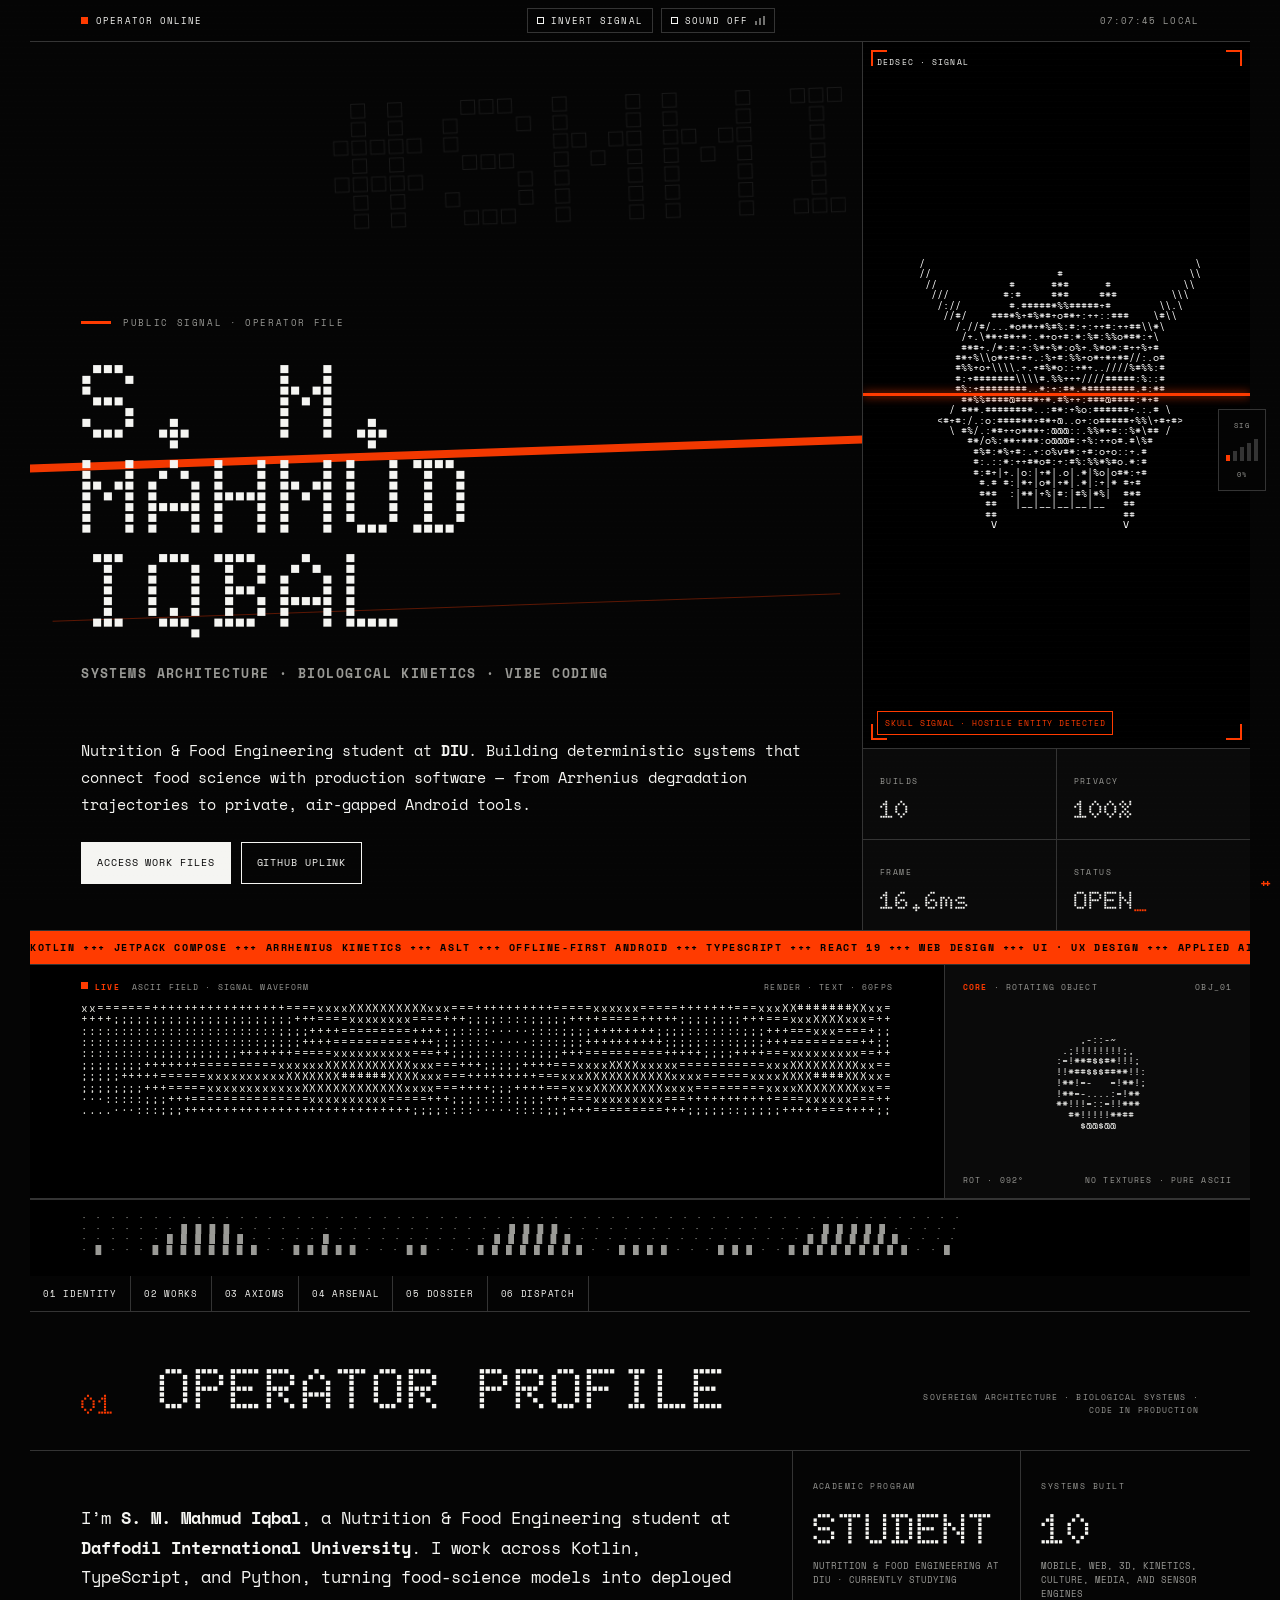
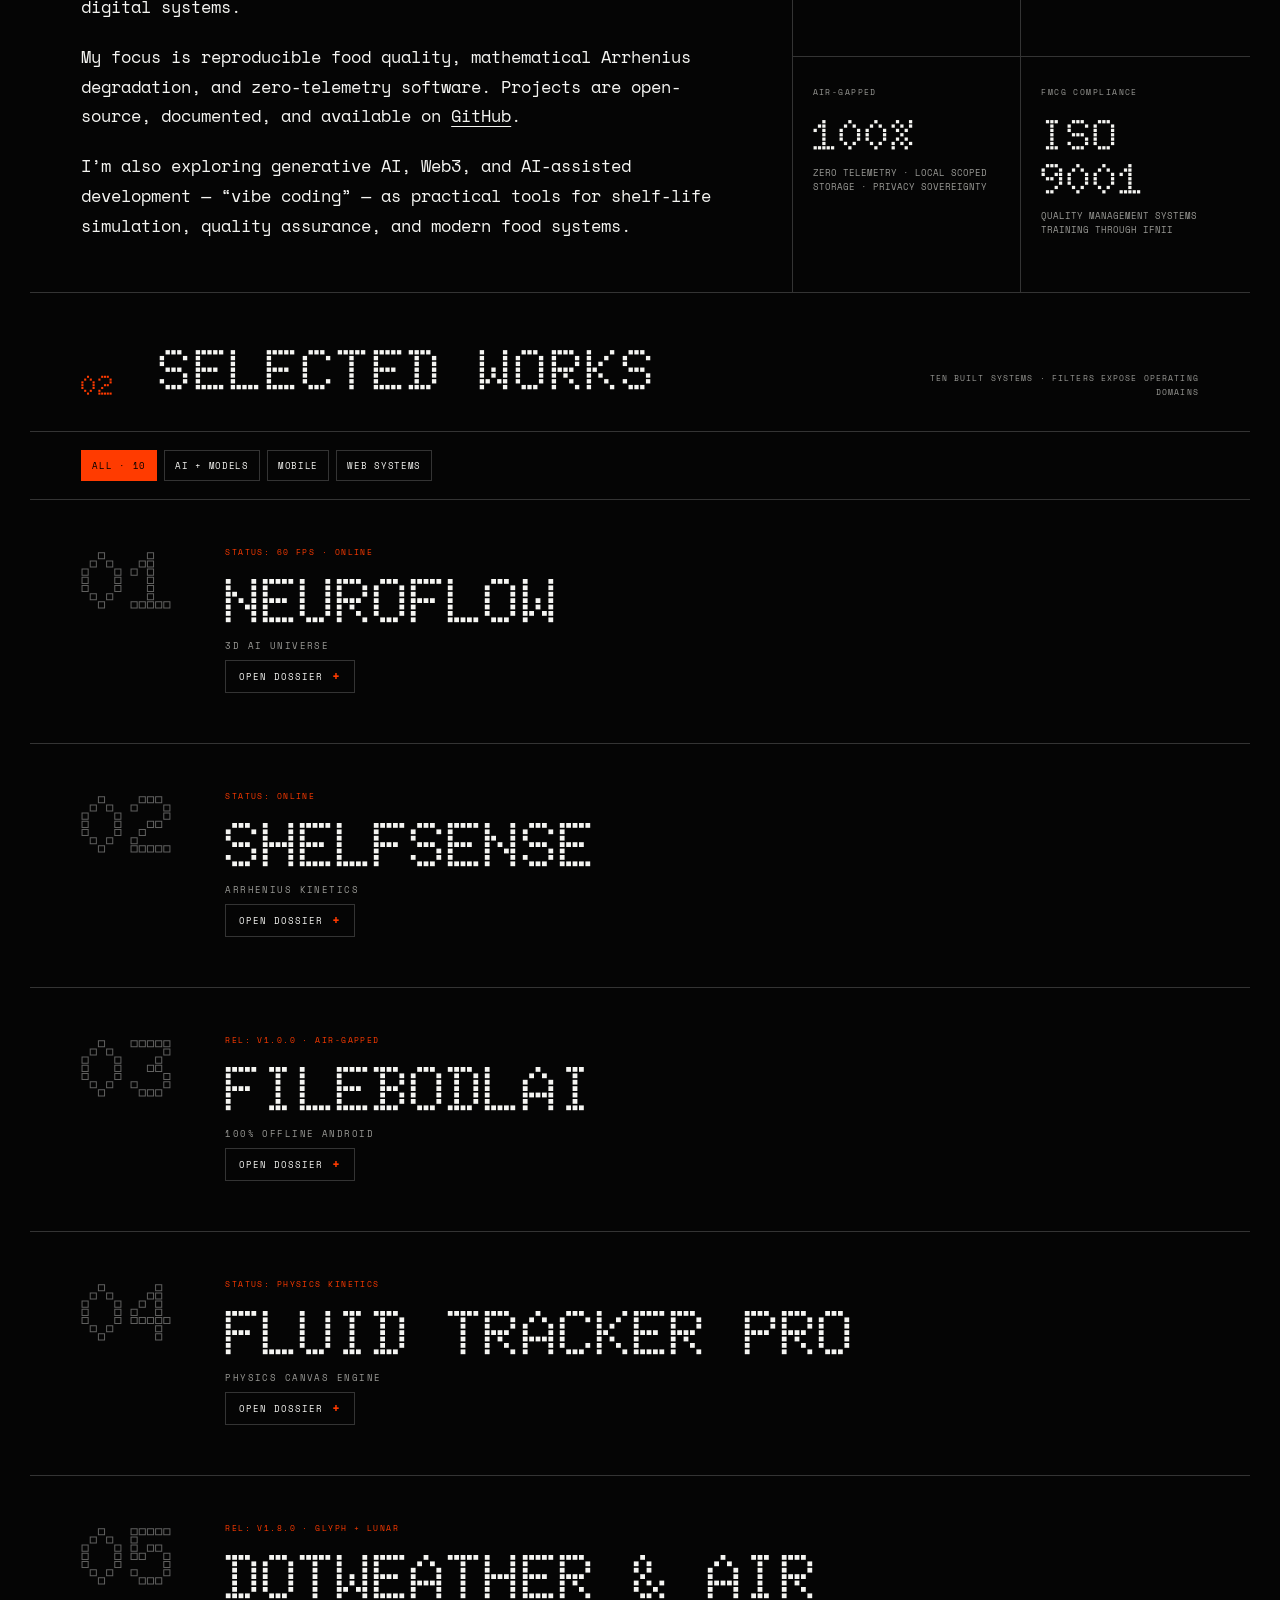
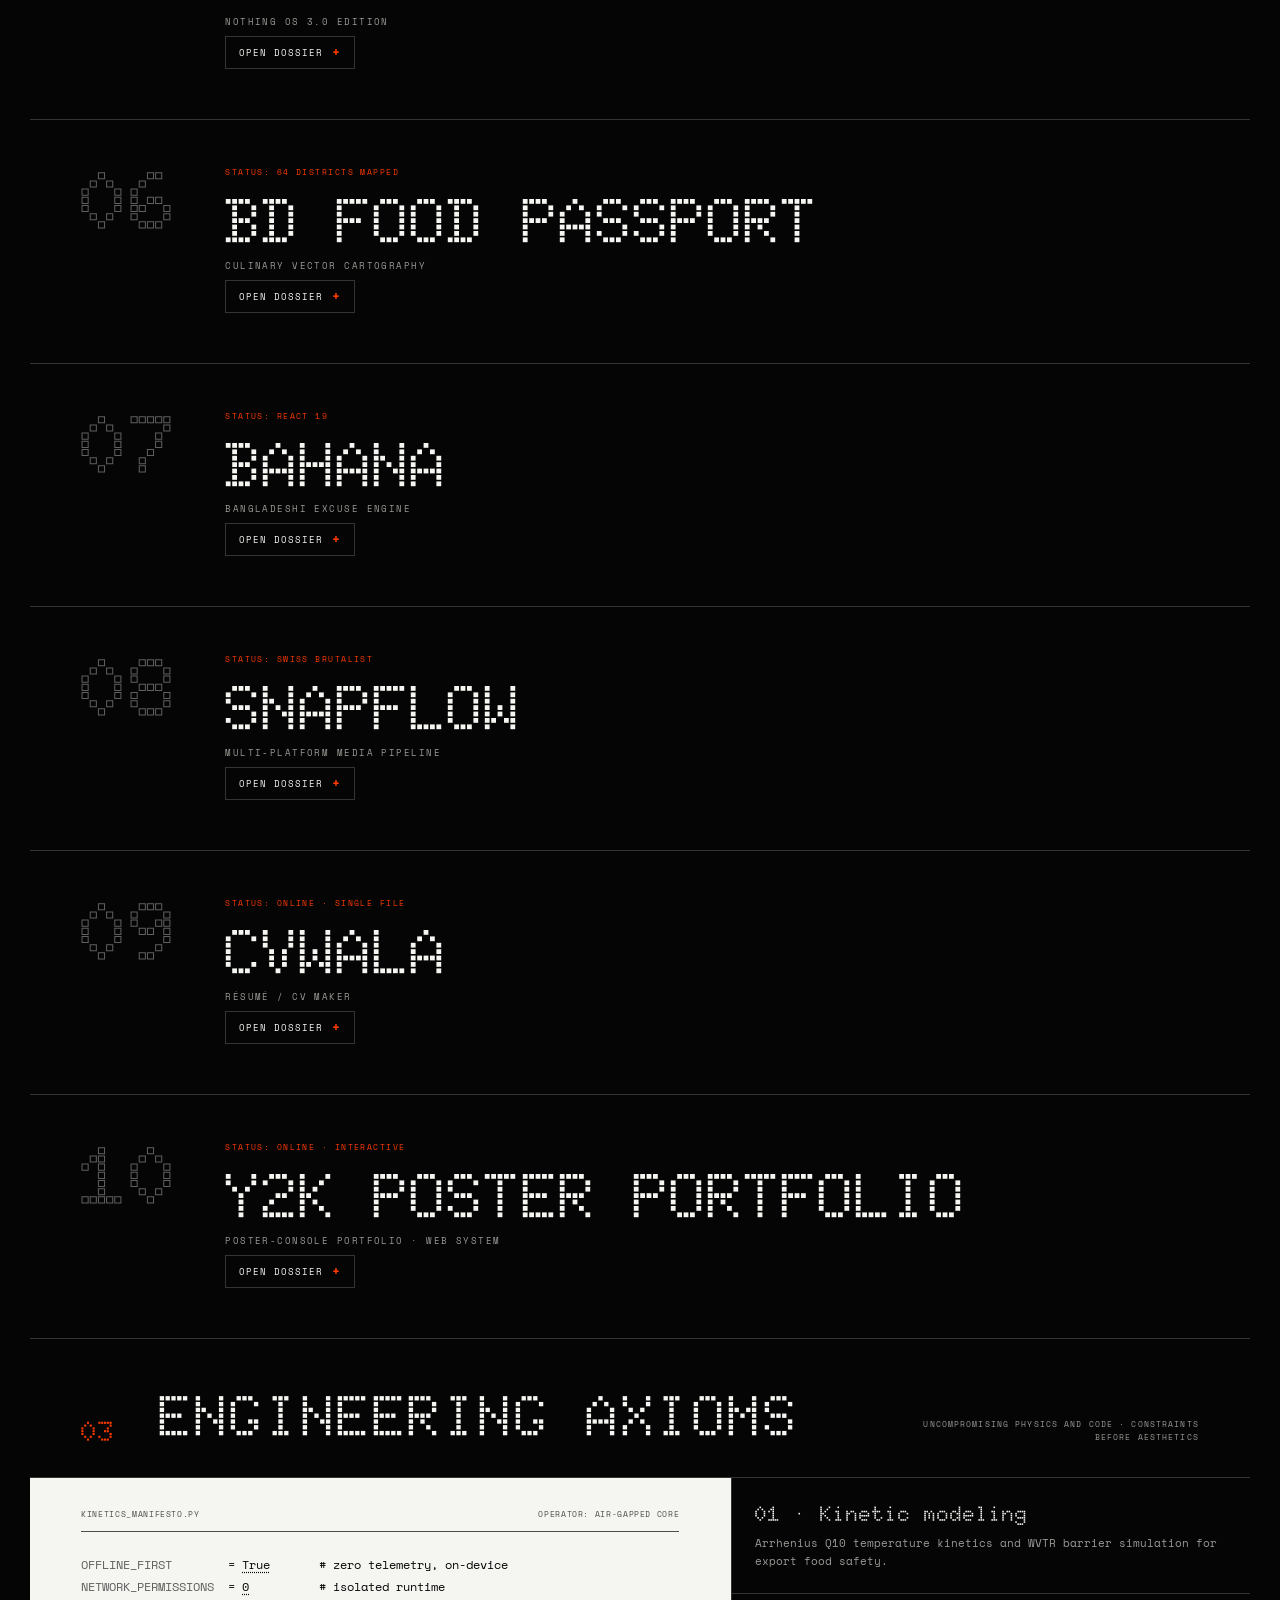
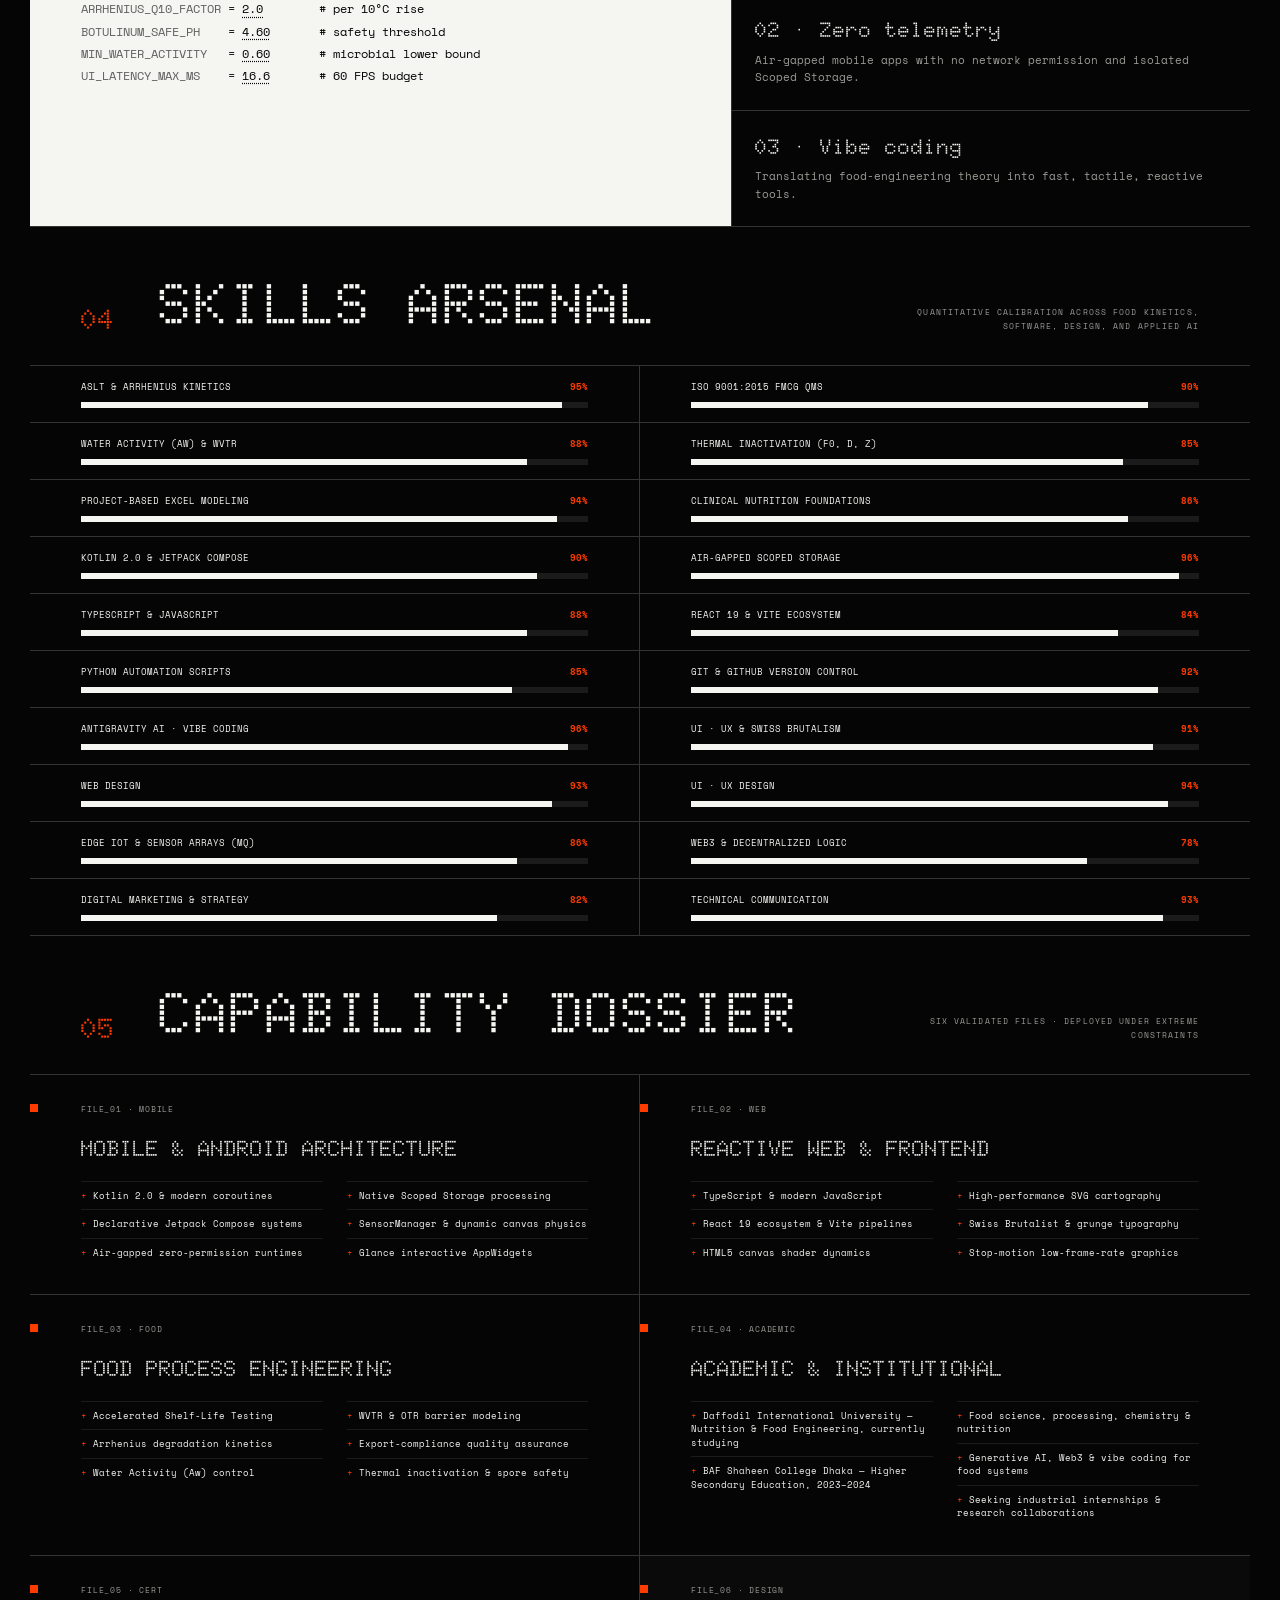
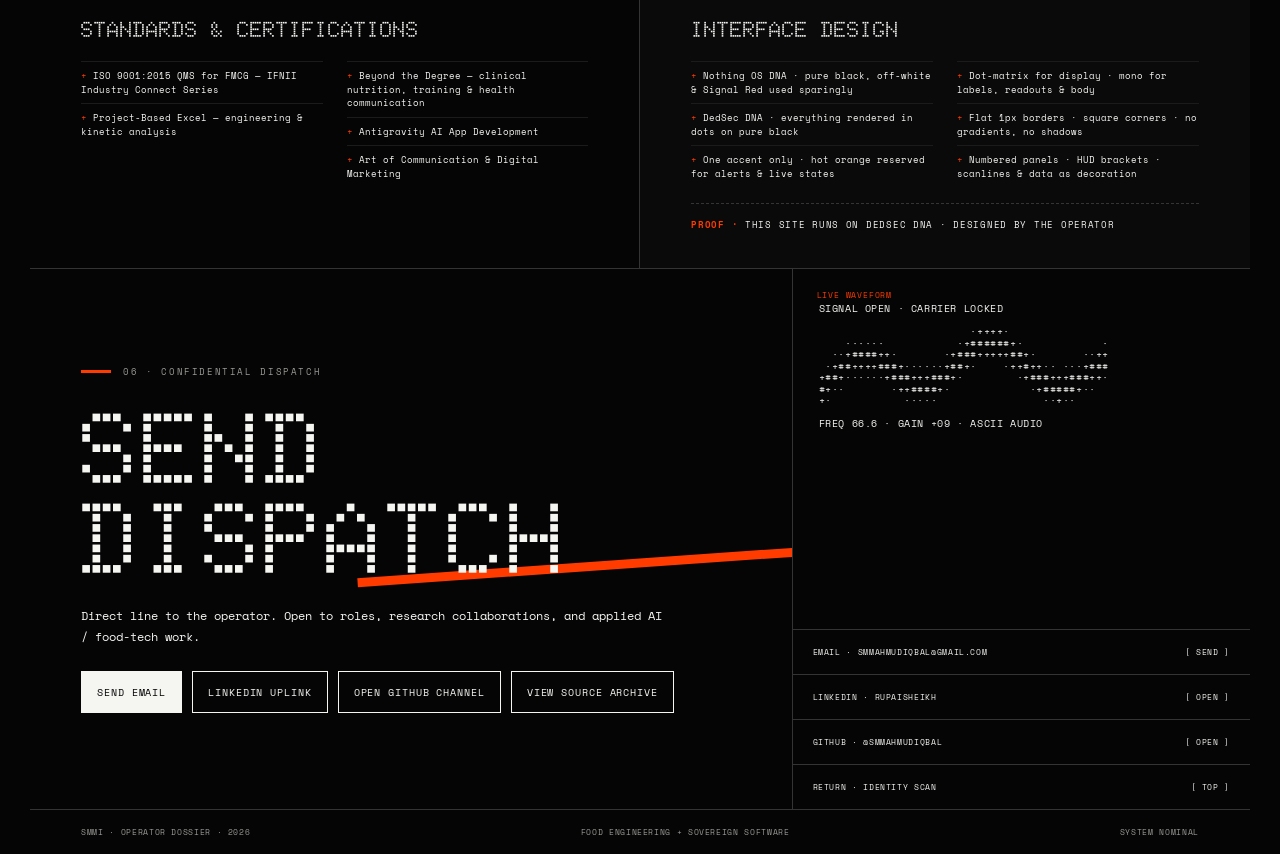
==== index.html @ 385e7aca "Rename portfolio.html to index.html" ====
<!doctype html>
<html lang="en">
<head>
  <meta charset="utf-8" />
  <meta name="viewport" content="width=device-width, initial-scale=1, viewport-fit=cover" />
  <meta name="color-scheme" content="light dark" />
  <link rel="icon" type="image/png" href="[data-uri]" />
  <link rel="apple-touch-icon" href="[data-uri]" />
  <title>S. M. Mahmud Iqbal — Operator Dossier</title>
  <meta name="description" content="Developer portfolio of S. M. Mahmud Iqbal — scientific software, Android, web, and UI/UX. Nutrition &amp; Food Engineering student at Daffodil International University building offline-first, zero-telemetry systems." />
  <meta property="og:type" content="website" />
  <meta property="og:title" content="S. M. Mahmud Iqbal — Operator Dossier" />
  <meta property="og:description" content="Developer portfolio of S. M. Mahmud Iqbal — scientific software, Android, web, and UI/UX." />
  <meta property="og:image" content="https://smmahmudiqbal.github.io/portfolio/assets/og-image.jpg" />
  <meta property="og:image:type" content="image/jpeg" />
  <meta property="og:image:width" content="2096" />
  <meta property="og:image:height" content="1184" />
  <meta property="og:image:alt" content="Evil ASCII skull artwork: a horned skull rendered in white ASCII characters on black — S. M. Mahmud Iqbal, Operator Dossier" />
  <meta name="twitter:card" content="summary_large_image" />
  <meta name="twitter:title" content="S. M. Mahmud Iqbal — Operator Dossier" />
  <meta name="twitter:description" content="Developer portfolio of S. M. Mahmud Iqbal — scientific software, Android, web, and UI/UX." />
  <meta name="twitter:image" content="https://smmahmudiqbal.github.io/portfolio/assets/og-image.jpg" />
  <meta name="twitter:image:alt" content="Evil ASCII skull artwork: a horned skull rendered in white ASCII characters on black — S. M. Mahmud Iqbal, Operator Dossier" />
  <link rel="preconnect" href="https://fonts.googleapis.com">
  <link rel="preconnect" href="https://fonts.gstatic.com" crossorigin>
  <link rel="preload" as="style" href="https://fonts.googleapis.com/css2?family=Doto:wght@400;700&family=DotGothic16&family=Space+Mono:ital,wght@0,400;0,700;1,400&display=swap" onload="this.onload=null;this.rel='stylesheet'">
  <noscript><link href="https://fonts.googleapis.com/css2?family=Doto:wght@400;700&family=DotGothic16&family=Space+Mono:ital,wght@0,400;0,700;1,400&display=swap" rel="stylesheet"></noscript>
  <style>

    :root{
      color-scheme:dark;
      --bg:#050505;
      --panel:#0a0a0a;
      --fg:#f5f5f2;
      --muted:#9a9a96;
      --line:#343434;
      --soft:#1b1b1b;
      --accent:#ff3b00;
      --pad:clamp(18px,4vw,56px);
      --max:1220px;
    }
    @media (prefers-color-scheme:light){
      :root{--bg:#050505;--panel:#0a0a0a;--fg:#f5f5f2;--muted:#9a9a96;--line:#343434;--soft:#1b1b1b;--accent:#ff3b00}
    }
    *{box-sizing:border-box}
    html{scroll-behavior:smooth;background:var(--bg)}
    body{margin:0;background:var(--bg);color:var(--fg);font-family:"Space Mono",monospace;overflow-x:hidden}
    body:before{content:"";position:fixed;inset:0;z-index:50;pointer-events:none;background:repeating-linear-gradient(to bottom,transparent 0,transparent 5px,rgba(255,255,255,.018) 6px);opacity:.65}
    body:after{content:"++";position:fixed;right:12px;bottom:8px;z-index:51;color:var(--accent);font:700 12px "Space Mono",monospace;letter-spacing:-.25em;pointer-events:none}
    a{color:inherit;text-decoration:none}
    button{font:inherit;color:inherit}
    a:focus-visible,button:focus-visible{outline:2px solid var(--accent);outline-offset:4px}
    .frame{width:min(var(--max),100%);margin:0 auto}
    .system-bar{position:sticky;top:0;z-index:20;min-height:38px;display:flex;justify-content:space-between;align-items:center;padding:8px var(--pad);border-bottom:1px solid var(--line);background:rgba(5,5,5,.96);font-size:9px;letter-spacing:.12em;text-transform:uppercase}
    .rec{display:inline-flex;align-items:center;gap:8px;color:var(--fg)}
    .rec i{width:7px;height:7px;background:var(--accent);display:block;animation:blink 1.4s steps(1) infinite}
    .marquee{display:none}.clock{font-variant-numeric:tabular-nums;color:var(--muted)}
    .hero{display:grid;grid-template-columns:minmax(0,1.55fr) minmax(310px,.72fr);min-height:680px;border-bottom:1px solid var(--line)}
    .hero-main{position:relative;padding:clamp(58px,9vw,110px) var(--pad) 46px;display:flex;flex-direction:column;justify-content:space-between;gap:52px;overflow:hidden;border-right:1px solid var(--line)}
    .hero-main:before{content:"#SMMI";position:absolute;right:-20px;top:24px;font:700 clamp(74px,15vw,184px)/1 "Doto","DotGothic16",sans-serif;color:transparent;-webkit-text-stroke:1px rgba(245,245,242,.08);transform:rotate(-2deg);pointer-events:none}
    .hero-main:after{content:"";position:absolute;left:-4%;top:46%;width:108%;height:8px;background:var(--accent);transform:rotate(-2deg);opacity:.95;pointer-events:none}
    .hero-main>div{position:relative;z-index:2}
    .micro{font-size:9px;letter-spacing:.12em;text-transform:uppercase;color:var(--muted)}
    .kicker{display:flex;align-items:center;gap:12px;margin-bottom:22px;font-size:10px;letter-spacing:.12em;text-transform:uppercase;color:var(--muted)}
    .kicker:before{content:"";width:30px;height:3px;background:var(--accent)}
    h1,h2,h3{font-family:"Doto","DotGothic16",sans-serif;font-weight:700;text-transform:uppercase;margin:0;font-variation-settings:"ROND" 0}
    h1{max-width:860px;font-size:clamp(52px,8.4vw,112px);line-height:.88;letter-spacing:.01em;animation:flickerIn .8s steps(5) both}
    h1 .thin{display:block;max-width:720px;margin-top:24px;font-family:"Space Mono",monospace;font-size:clamp(10px,.12em,14px);line-height:1.7;letter-spacing:.11em;color:var(--muted)}
    .hero-copy{max-width:730px;margin:0;font-size:clamp(12px,1.2vw,15px);line-height:1.8}
    .hero-copy strong{text-decoration:none;color:var(--fg)}
    .hero-actions{display:flex;flex-wrap:wrap;gap:10px;margin-top:24px}
    .btn{display:inline-flex;align-items:center;justify-content:center;min-height:42px;padding:11px 15px;border:1px solid var(--fg);background:var(--fg);color:var(--bg);font-size:10px;letter-spacing:.09em;text-transform:uppercase;transition:background .15s,color .15s,border-color .15s}
    .btn:hover{background:var(--accent);border-color:var(--accent);color:#000}
    .btn.secondary{background:transparent;color:var(--fg)}
    .btn.secondary:hover{background:var(--fg);color:var(--bg)}
    .hero-code{display:none!important}
    .hero-side{display:grid;grid-template-rows:1fr auto;background:var(--panel)}
    .id-scan{position:relative;display:grid;place-items:center;min-height:410px;padding:28px;overflow:hidden;background:#000;color:#f5f5f2}
    .id-scan:before{content:"DEDSEC · SIGNAL";position:absolute;left:14px;top:14px;font-size:8px;letter-spacing:.14em;color:#f5f5f2}
    .id-scan:after{content:"";position:absolute;left:0;right:0;height:3px;background:var(--accent);box-shadow:0 0 10px var(--accent);animation:scan 5s linear infinite}
    .ascii{margin:0;white-space:pre;text-align:left;font-family:"Space Mono",monospace;font-size:clamp(8px,.72vw,11px);line-height:1.05;letter-spacing:0;color:#f5f5f2;filter:contrast(1.3)}
    #skull{font-size:clamp(6.5px,.8vw,10.5px);line-height:1.02}
    .scan-label{position:absolute;left:14px;bottom:13px;font-size:8px;letter-spacing:.1em;text-transform:uppercase;color:var(--accent);background:#000;border:1px solid var(--accent);padding:5px 7px}
    .telemetry{display:grid;grid-template-columns:repeat(2,1fr);border-top:1px solid var(--line)}
    .telemetry div{padding:17px;border-right:1px solid var(--line);border-bottom:1px solid var(--line)}
    .telemetry div:nth-child(2n){border-right:0}.telemetry div:nth-last-child(-n+2){border-bottom:0}
    .telemetry b{display:block;margin-top:7px;font:700 25px/1 "Doto","DotGothic16",sans-serif}
    .nav{position:sticky;top:38px;z-index:19;display:flex;flex-wrap:wrap;border-bottom:1px solid var(--line);background:rgba(5,5,5,.97)}
    .nav a{padding:11px 13px;border-right:1px solid var(--line);font-size:9px;letter-spacing:.08em;text-transform:uppercase}
    .nav a:hover,.nav a.active{background:var(--fg);color:var(--bg)}
    .nav a.active{box-shadow:inset 0 -3px 0 var(--accent)}
    .network-strip{display:none}
    section{position:relative;border-bottom:1px solid var(--line);background:var(--bg)}
    .section-head{display:grid;grid-template-columns:56px 1fr minmax(0,300px);gap:18px;align-items:end;padding:34px var(--pad) 24px;border-bottom:1px solid var(--line)}
    .index{font:700 28px/1 "Doto","DotGothic16",sans-serif;color:var(--accent)}
    .section-head h2{font-size:clamp(28px,4.6vw,58px);line-height:1;letter-spacing:.025em}
    .section-head p{margin:0;text-align:right;font-size:9px;line-height:1.6;letter-spacing:.05em;text-transform:uppercase;color:var(--muted)}
    .about-grid{display:grid;grid-template-columns:1.25fr .75fr}
    .about-copy{padding:clamp(32px,5vw,66px) var(--pad);border-right:1px solid var(--line)}
    .about-copy p{max-width:760px;margin:0 0 20px;font-size:clamp(13px,1.35vw,17px);line-height:1.75}.about-copy p:last-child{margin-bottom:0}.about-copy a{text-decoration:underline;text-underline-offset:4px}
    .readouts{display:grid;grid-template-columns:1fr 1fr}
    .readout{position:relative;min-height:154px;padding:20px;border-right:1px solid var(--line);border-bottom:1px solid var(--line)}
    .readout:nth-child(2n){border-right:0}.readout:nth-last-child(-n+2){border-bottom:0}
    .readout b{display:block;margin:13px 0 8px;font:700 clamp(30px,3.4vw,46px)/1 "Doto","DotGothic16",sans-serif}
    .readout p{margin:0;font-size:9px;line-height:1.55;color:var(--muted);text-transform:uppercase}.signal{display:none}
    .filter-row{display:flex;flex-wrap:wrap;gap:7px;padding:14px var(--pad);border-bottom:1px solid var(--line)}
    .filter{padding:8px 10px;border:1px solid var(--line);background:transparent;font-size:9px;letter-spacing:.08em;text-transform:uppercase;cursor:pointer}
    .filter[aria-pressed="true"],.filter:hover{background:var(--accent);border-color:var(--accent);color:#000}
    .projects{display:block}
    .project{position:relative;display:grid;grid-template-columns:92px minmax(0,1fr);column-gap:26px;min-height:0;padding:30px var(--pad);border:0;border-bottom:1px solid var(--line);background:var(--bg);overflow:hidden}
    .project:last-child{border-bottom:0}.project.hidden{display:none}
    .project .num{grid-column:1;grid-row:1/8;position:static;font:700 clamp(48px,6vw,76px)/.85 "Doto","DotGothic16",sans-serif;color:transparent;-webkit-text-stroke:1px var(--fg);opacity:.25}
    .project .eyebrow,.project h3,.project .sub,.project .desc,.project .impact,.project .tags,.project .project-foot{grid-column:2}
    .project .eyebrow{margin:0 0 11px;font-size:9px;letter-spacing:.1em;color:var(--accent);text-transform:uppercase}
    .project h3{max-width:none;margin:0 0 5px;font-size:clamp(27px,3.8vw,45px);line-height:1}
    .project .sub{margin:0 0 18px;font-size:10px;letter-spacing:.08em;text-transform:uppercase;color:var(--muted)}
    .project .desc{max-width:800px;margin:0 0 14px;font-size:12px;line-height:1.7}
    .project .impact{max-width:800px;margin:0 0 18px;font-size:11px;line-height:1.65;color:var(--fg)}
    .project .impact b{margin-right:8px;font-size:9px;letter-spacing:.1em;color:var(--accent)}
    .tags{display:flex;flex-wrap:wrap;gap:6px;margin-top:0}.tag{padding:4px 6px;border:1px solid var(--line);font-size:8px;letter-spacing:.05em;text-transform:uppercase}
    .project-foot{display:flex;justify-content:space-between;align-items:center;gap:12px;margin-top:18px;padding-top:12px;border-top:1px dashed var(--line);font-size:8px;letter-spacing:.08em;text-transform:uppercase;color:var(--muted)}
    .project-foot a{color:var(--fg);text-decoration:underline;text-underline-offset:4px}.project:hover h3{color:var(--accent)}
    .foot-links{display:inline-flex;align-items:center;gap:16px;flex-wrap:wrap}
    .project-foot a.live{color:var(--accent);font-weight:700}
    .axiom-grid{display:grid;grid-template-columns:1.15fr .85fr}
    .terminal{position:relative;padding:30px var(--pad);border-right:1px solid var(--line);background:var(--fg);color:var(--bg);overflow:hidden}
    .terminal-top{display:flex;justify-content:space-between;gap:16px;padding-bottom:11px;border-bottom:1px solid var(--bg);font-size:8px;letter-spacing:.08em;text-transform:uppercase;opacity:.7}
    pre{margin:22px 0 0;white-space:pre-wrap;word-break:break-word;font-family:"Space Mono",monospace;font-size:clamp(9px,1vw,12px);line-height:1.85}.code-key{opacity:.62}.code-val{text-decoration:underline;text-decoration-style:dotted;text-underline-offset:3px}
    .axiom-cards{display:grid}.axiom{padding:23px;border-bottom:1px solid var(--line)}.axiom:last-child{border-bottom:0}.axiom b{display:block;margin-bottom:9px;font:700 21px/1.2 "Doto","DotGothic16",sans-serif}.axiom p{margin:0;font-size:11px;line-height:1.6;color:var(--muted)}
    .skills-grid{display:grid;grid-template-columns:repeat(2,minmax(0,1fr))}
    .skill{padding:14px var(--pad);border-right:1px solid var(--line);border-bottom:1px solid var(--line);background:var(--bg)}.skill:nth-child(2n){border-right:0}.skill:nth-last-child(-n+2){border-bottom:0}
    .skill-top{display:flex;justify-content:space-between;gap:14px;margin-bottom:9px;font-size:9px;text-transform:uppercase}.skill-top b{color:var(--accent)}
    .meter{height:6px;background:var(--soft)}.meter i{display:block;height:100%;width:0;background:var(--fg);transition:width .9s steps(10)}
    .dossiers{display:grid;grid-template-columns:repeat(2,minmax(0,1fr))}
    .file{position:relative;min-height:0;padding:28px var(--pad);border-right:1px solid var(--line);border-bottom:1px solid var(--line);background:var(--bg)}.file:nth-child(2n){border-right:0}.file:last-child{border-bottom:0}.file:nth-last-child(-n+2){border-bottom:0}.file:before{content:"";position:absolute;left:0;top:29px;width:8px;height:8px;background:var(--accent)}
    .file.design-file{background:var(--panel)}
    .file.design-file .proof{grid-column:1/-1;margin-top:16px;padding-top:14px;border-top:1px dashed var(--line);font-size:9px;letter-spacing:.08em;text-transform:uppercase;color:var(--fg)}
    .file.design-file .proof b{color:var(--accent)}
    .file-id{margin-bottom:20px;font-size:8px;letter-spacing:.1em;color:var(--muted);text-transform:uppercase}.file h3{margin-bottom:18px;font-size:22px;line-height:1.25}.file ul{list-style:none;padding:0;margin:0;columns:2;column-gap:24px}.file li{break-inside:avoid;padding:7px 0;border-top:1px solid var(--soft);font-size:9px;line-height:1.5}.file li:before{content:"+ ";color:var(--accent)}
    .dispatch{display:grid;grid-template-columns:1.25fr .75fr;min-height:430px}
    .dispatch-main{position:relative;padding:clamp(54px,8vw,96px) var(--pad);border-right:1px solid var(--line);overflow:hidden}.dispatch-main:after{content:"";position:absolute;right:-8%;top:54%;width:65%;height:9px;background:var(--accent);transform:rotate(-4deg)}
    .dispatch-main>*{position:relative;z-index:2}.dispatch-main h2{max-width:760px;margin-bottom:22px;font-size:clamp(48px,8vw,104px);line-height:.88}.dispatch-main p{max-width:590px;font-size:12px;line-height:1.7}
    .dispatch-side{display:grid;grid-template-rows:1fr auto}.wave{position:relative;display:flex;align-items:center;padding:26px;overflow:hidden}.wave svg{width:100%;height:auto}.wave polyline{fill:none;stroke:var(--fg);stroke-width:1.5;vector-effect:non-scaling-stroke;stroke-dasharray:3 6}.wave:after{content:"SIGNAL OPEN";position:absolute;left:24px;top:20px;color:var(--accent);font-size:8px;letter-spacing:.1em}
    .dispatch-links{display:grid}.dispatch-links a{display:flex;justify-content:space-between;padding:16px 20px;border-top:1px solid var(--line);font-size:8px;letter-spacing:.08em;text-transform:uppercase}.dispatch-links a:hover{background:var(--fg);color:var(--bg)}
    footer{display:flex;justify-content:space-between;gap:20px;flex-wrap:wrap;padding:16px var(--pad);font-size:8px;letter-spacing:.08em;text-transform:uppercase;color:var(--muted)}
    .cursor:after{content:"_";color:var(--accent);animation:blink 1s steps(1) infinite}
    body.booting{overflow:hidden}
    .boot{position:fixed;inset:0;z-index:200;display:flex;align-items:center;justify-content:center;padding:24px;background:#000;transition:opacity .35s ease}
    .boot.done{opacity:0;pointer-events:none}
    .boot-inner{width:min(560px,100%)}
    .boot-head{display:flex;align-items:center;gap:12px;margin-bottom:18px;font-size:9px;letter-spacing:.14em;text-transform:uppercase;color:var(--accent)}
    .boot-head:before{content:"";width:30px;height:3px;background:var(--accent)}
    .boot-lines{min-height:150px;margin:0;white-space:pre-wrap;font-family:"Space Mono",monospace;font-size:clamp(11px,2.6vw,13px);line-height:2.1;color:var(--fg)}
    .boot-lines:after{content:"_";color:var(--accent);animation:blink 1s steps(1) infinite}
    .boot-skip{margin-top:20px;font-size:8px;letter-spacing:.12em;text-transform:uppercase;color:var(--muted)}
    @keyframes blink{50%{opacity:0}}
    @keyframes scan{0%{top:-2%}100%{top:102%}}
    @keyframes flickerIn{0%{opacity:0;filter:blur(5px)}28%{opacity:.35}42%{opacity:0}70%{opacity:1;filter:blur(0)}100%{opacity:1}}
    @media(max-width:900px){
      .hero{grid-template-columns:1fr}.hero-main{min-height:620px;border-right:0;border-bottom:1px solid var(--line)}.hero-side{grid-template-columns:1fr 1fr;grid-template-rows:auto}.id-scan{min-height:360px;border-right:1px solid var(--line)}
      .about-grid,.axiom-grid,.dispatch{grid-template-columns:1fr}.about-copy,.terminal,.dispatch-main{border-right:0;border-bottom:1px solid var(--line)}
    }
    @media(max-width:680px){
      .system-bar{position:relative}.nav{top:0}.hero{min-height:auto}.hero-main{min-height:580px;padding-top:52px}.hero-main:before{right:-12px;top:28px}.hero-main:after{top:42%;height:6px}.hero-side{display:block}.id-scan{min-height:340px;border-right:0;border-bottom:1px solid var(--line)}
      .nav a{flex:1 1 33.333%;padding:10px 6px;text-align:center;border-bottom:1px solid var(--line)}
      .section-head{grid-template-columns:40px 1fr;align-items:start;padding-top:27px}.section-head p{grid-column:1/-1;text-align:left}.index{font-size:24px}
      .readouts{grid-template-columns:1fr}.readout{border-right:0!important;border-bottom:1px solid var(--line)!important}.readout:last-child{border-bottom:0!important}
      .project{grid-template-columns:1fr;padding-block:25px}.project .num{grid-column:1;grid-row:auto;margin-bottom:18px;font-size:46px}.project .eyebrow,.project h3,.project .sub,.project .desc,.project .impact,.project .tags,.project .project-foot{grid-column:1}.project-foot{align-items:flex-start;flex-direction:column}
      .skills-grid{grid-template-columns:1fr}.skill{border-right:0!important;border-bottom:1px solid var(--line)!important}.skill:last-child{border-bottom:0!important}
      .dossiers{grid-template-columns:1fr}.file,.file:last-child{grid-column:1;border-right:0;border-bottom:1px solid var(--line)}.file:last-child{border-bottom:0}.file ul{columns:1}
      .clock{display:none}.hero-actions .btn{width:100%}.dispatch-main{min-height:430px}
    }
    @media(prefers-reduced-motion:reduce){html{scroll-behavior:auto}*,*:before,*:after{animation-duration:.001ms!important;animation-iteration-count:1!important;transition-duration:.001ms!important}}


    .ticker{overflow:hidden;border-bottom:1px solid var(--line);background:var(--accent);color:#000}
    .ticker-track{display:flex;width:max-content;animation:tickmove 30s linear infinite}
    .ticker:hover .ticker-track{animation-play-state:paused}
    .ticker-track span{white-space:nowrap;padding:9px 0;font-size:10px;font-weight:700;letter-spacing:.16em;text-transform:uppercase}
    @keyframes tickmove{to{transform:translateX(-50%)}}
    .bar-controls{display:flex;align-items:center;gap:8px;flex-wrap:wrap}
    .invert-btn{display:inline-flex;align-items:center;gap:7px;padding:5px 9px;border:1px solid var(--line);background:transparent;font-size:9px;letter-spacing:.12em;text-transform:uppercase;cursor:pointer}
    .invert-btn i{width:7px;height:7px;border:1px solid currentColor;display:block}
    .invert-btn[aria-pressed="true"]{background:var(--fg);color:var(--bg)}
    .invert-btn[aria-pressed="true"] i{background:var(--accent);border-color:var(--accent)}
    .sound-btn{display:inline-flex;align-items:center;gap:7px;padding:5px 9px;border:1px solid var(--line);background:transparent;font-size:9px;letter-spacing:.12em;text-transform:uppercase;cursor:pointer}
    .sound-btn i{width:7px;height:7px;border:1px solid currentColor;display:block;flex:none}
    .sound-btn .sound-bars{display:inline-flex;align-items:flex-end;gap:2px;height:9px}
    .sound-btn .sound-bars b{display:block;width:2px;background:currentColor;opacity:.45}
    .sound-btn .sound-bars b:nth-child(1){height:4px}.sound-btn .sound-bars b:nth-child(2){height:7px}.sound-btn .sound-bars b:nth-child(3){height:9px}
    .sound-btn[aria-pressed="true"]{background:var(--fg);color:var(--bg)}
    .sound-btn[aria-pressed="true"] i{background:var(--accent);border-color:var(--accent)}
    .sound-btn[aria-pressed="true"] .sound-bars b{opacity:1;background:var(--accent)}
    @media(max-width:680px){.bar-controls{gap:6px}.sound-btn,.invert-btn{padding:5px 7px}}
    body.inverted{--bg:#f4f4f0;--panel:#ebebe7;--fg:#0b0b0b;--muted:#5d5d58;--line:#c4c4be;--soft:#e1e1db;color-scheme:light}
    body.inverted .system-bar{background:rgba(244,244,240,.96)}
    body.inverted .nav{background:rgba(244,244,240,.97)}
    body.inverted .hero-main:before{-webkit-text-stroke:1px rgba(11,11,11,.14)}
    body.inverted:before{background:repeating-linear-gradient(to bottom,transparent 0,transparent 5px,rgba(0,0,0,.035) 6px)}
    h1.settled{animation:none}
    h1.glitching{animation:glitchBurst .36s linear both}
    @keyframes glitchBurst{0%{transform:translate(0,0);text-shadow:none;clip-path:inset(0 0 0 0)}15%{transform:translate(-4px,2px) skewX(-3deg);text-shadow:4px 0 var(--accent),-4px 0 var(--fg);clip-path:inset(8% 0 62% 0)}30%{transform:translate(4px,-1px);text-shadow:-4px 0 var(--accent),4px 0 var(--fg);clip-path:inset(58% 0 6% 0)}45%{transform:translate(-2px,0) skewX(2deg);text-shadow:2px 0 var(--accent);clip-path:inset(30% 0 38% 0)}60%{transform:translate(3px,1px);text-shadow:-2px 0 var(--accent),2px 0 var(--fg);clip-path:inset(0 0 0 0)}100%{transform:translate(0,0);text-shadow:none;clip-path:inset(0 0 0 0)}}
    .project .dossier-toggle,.project .dossier{grid-column:2}
    .dossier-toggle{justify-self:start;display:inline-flex;align-items:center;gap:9px;margin-top:2px;padding:9px 13px;border:1px solid var(--line);background:transparent;font-size:9px;letter-spacing:.11em;text-transform:uppercase;cursor:pointer;transition:border-color .15s,color .15s}
    .dossier-toggle:hover{border-color:var(--accent);color:var(--accent)}
    .dossier-toggle .dt-mark{font-size:13px;font-weight:700;line-height:1;color:var(--accent)}
    .dossier{display:grid;grid-template-rows:0fr;opacity:0;transition:grid-template-rows .45s ease,opacity .35s ease}
    .project.open .dossier{grid-template-rows:1fr;opacity:1}
    .dossier-inner{overflow:hidden;min-height:0}
    .dossier-inner .desc{padding-top:18px}
    @media(max-width:680px){.project .dossier-toggle,.project .dossier{grid-column:1}}

    /* === ASCII OVERDRIVE === */
    #rainCanvas{position:fixed;inset:0;z-index:60;pointer-events:none;opacity:.9}
    .boot-art{margin:0 0 14px;white-space:pre;font-family:"Space Mono",monospace;font-size:10px;line-height:1.1;color:#f5f5f2;background:#000;animation:bootFlicker .9s steps(2) infinite}
    @keyframes bootFlicker{0%,88%{opacity:1}92%{opacity:.35}96%{opacity:1}}
    .boot-bar{height:10px;border:1px solid var(--line);margin-top:16px;overflow:hidden;background:#000}
    .boot-bar i{display:block;height:100%;width:0;background:repeating-linear-gradient(90deg,var(--fg) 0 8px,transparent 8px 10px);transition:width .18s steps(6)}
    .boot-bar-label{display:flex;justify-content:space-between;margin-top:7px;font-size:8px;letter-spacing:.14em;text-transform:uppercase;color:var(--muted)}
    .ascii-zone{display:grid;grid-template-columns:minmax(0,1.65fr) minmax(240px,.55fr);border-bottom:1px solid var(--line);background:#000;overflow:hidden}
    .ascii-wave-wrap{position:relative;padding:16px var(--pad) 12px;border-right:1px solid var(--line);overflow:hidden}
    .ascii-panel-head{display:flex;justify-content:space-between;gap:14px;margin-bottom:10px;font-size:8px;letter-spacing:.14em;text-transform:uppercase;color:var(--muted)}
    .ascii-panel-head b{color:var(--accent);font-weight:700}
    .ascii-panel-head .live-dot{display:inline-block;width:7px;height:7px;background:var(--accent);margin-right:7px;animation:blink 1.1s steps(1) infinite;vertical-align:1px}
    #wavePre{margin:0;white-space:pre;overflow:hidden;font-family:"Space Mono",monospace;font-size:clamp(8px,.85vw,11px);line-height:1.05;letter-spacing:.08em;color:#e8e8e2;min-height:118px}
    #wavePre .a{color:var(--accent)}
    .ascii-donut-wrap{position:relative;display:flex;flex-direction:column;padding:16px 18px 12px;background:var(--panel);overflow:hidden}
    #donutPre{margin:auto;white-space:pre;font-family:"Space Mono",monospace;font-size:clamp(8px,.8vw,10.5px);line-height:1.05;color:var(--fg);text-align:left}
    .ascii-eq-wrap{border-top:1px solid var(--line);padding:12px var(--pad);background:#000;overflow:hidden}
    #eqPre{margin:0;white-space:pre;overflow:hidden;font-family:"Space Mono",monospace;font-size:clamp(7px,.75vw,10px);line-height:1.1;letter-spacing:.12em;color:var(--muted);min-height:52px}
    #eqPre b{color:var(--accent);font-weight:400}
    .trail-char{position:fixed;z-index:70;pointer-events:none;font-family:"Space Mono",monospace;font-size:11px;font-weight:700;color:var(--fg);opacity:.9;animation:trailFade .65s steps(5) forwards}
    .trail-char.hot{color:var(--accent)}
    @keyframes trailFade{to{transform:translateY(-18px);opacity:0}}
    .id-scan .corner{position:absolute;width:16px;height:16px;border:0 solid var(--accent);z-index:3;animation:cornerPulse 2.2s steps(2) infinite}
    .id-scan .corner.tl{left:8px;top:8px;border-left-width:2px;border-top-width:2px}
    .id-scan .corner.tr{right:8px;top:8px;border-right-width:2px;border-top-width:2px}
    .id-scan .corner.bl{left:8px;bottom:8px;border-left-width:2px;border-bottom-width:2px}
    .id-scan .corner.br{right:8px;bottom:8px;border-right-width:2px;border-bottom-width:2px}
    @keyframes cornerPulse{50%{opacity:.25}}
    .wave-ascii{display:block;padding:34px 26px 14px}
    .wave-ascii:after{content:"LIVE WAVEFORM"}
    #dispatchEq{margin:0;white-space:pre;overflow:hidden;font-family:"Space Mono",monospace;font-size:clamp(8px,.8vw,10px);line-height:1.15;letter-spacing:.06em;color:var(--fg);min-height:108px}
    h2.scrambling{color:var(--accent)}
    @media(max-width:900px){.ascii-zone{grid-template-columns:1fr}.ascii-wave-wrap{border-right:0;border-bottom:1px solid var(--line)}#donutPre{margin:6px auto}}
    @media(max-width:680px){#wavePre{font-size:7px;min-height:96px}.ascii-eq-wrap{display:none}#rainCanvas{opacity:.6}}

    /* === SPEED PASS: lazy-render the decorative EQ strip only (content sections always render; animation engines are deferred/gated in JS instead) === */
    .ascii-eq-wrap{content-visibility:auto;contain-intrinsic-size:auto 76px}
    img,video,iframe{content-visibility:auto}

    /* ============================================================
       VISUAL UPGRADES 2, 5, 6 — hero depth / motion / type
       ============================================================ */
    /* --- 6 · Typography & spacing pass (base) --- */
    .micro{font-size:8px;letter-spacing:.18em}
    .kicker{font-size:9px;letter-spacing:.18em;margin-bottom:26px}
    .section-head{padding:48px var(--pad) 32px;gap:22px}
    .section-head p{font-size:8px;letter-spacing:.14em;line-height:1.7}
    .section-head h2{letter-spacing:.01em}
    .about-copy{padding-top:52px;padding-bottom:52px}
    .filter-row{padding:18px var(--pad)}
    /* --- 2 · Hero depth pass --- */
    .hero{--hx:0;--hy:0;position:relative}
    .hero-main{isolation:isolate}
    .hero-main:before{transform:rotate(-2deg) translate3d(calc(var(--hx,0)*-14px),calc(var(--hy,0)*-10px),0);transition:transform .25s ease-out}
    .hero-main:after{transform:rotate(-2deg) translate3d(calc(var(--hx,0)*10px),0,0)}
    .hero-grid-layer{position:absolute;inset:-24px;z-index:0;pointer-events:none;background-image:radial-gradient(rgba(245,245,242,.16) 1px,transparent 1.4px);background-size:22px 22px;opacity:.16;transform:translate3d(calc(var(--hx,0)*-10px),calc(var(--hy,0)*-10px),0)}
    .hero-slash-layer{position:absolute;left:-4%;top:46%;width:108%;height:8px;background:transparent;border-top:1px solid rgba(255,59,0,.35);transform:rotate(-2deg) translateY(14px);pointer-events:none;z-index:0}
    .hero-scan-sweep{position:absolute;top:0;bottom:0;left:0;width:140px;z-index:1;pointer-events:none;background:linear-gradient(90deg,transparent,rgba(255,59,0,.13),rgba(245,245,242,.06),transparent);transform:translateX(-180px);animation:heroSweep 7.5s linear infinite}
    @keyframes heroSweep{0%{transform:translateX(-180px)}55%{transform:translateX(1100px)}100%{transform:translateX(1100px)}}
    .hero-side{position:relative;z-index:2;background:var(--panel)}
    .id-scan{transform:translate3d(calc(var(--hx,0)*5px),calc(var(--hy,0)*5px),0)}
    #skull{transform:translate3d(calc(var(--hx,0)*9px),calc(var(--hy,0)*7px),0);transition:transform .18s ease-out;will-change:transform}
    .id-scan .corner.tl{transform:translate(calc(var(--hx,0)*-5px),calc(var(--hy,0)*-5px))}
    .id-scan .corner.tr{transform:translate(calc(var(--hx,0)*5px),calc(var(--hy,0)*-5px))}
    .id-scan .corner.bl{transform:translate(calc(var(--hx,0)*-5px),calc(var(--hy,0)*5px))}
    .id-scan .corner.br{transform:translate(calc(var(--hx,0)*5px),calc(var(--hy,0)*5px))}
    .id-scan .corner{transition:transform .25s ease-out}
    body.inverted .hero-grid-layer{background-image:radial-gradient(rgba(11,11,11,.18) 1px,transparent 1.4px)}
    /* --- Project index column --- */
    .project{grid-template-columns:112px minmax(0,1fr);column-gap:32px;padding:46px var(--pad) 50px}
    .project-index{grid-column:1;grid-row:1/10;display:flex;flex-direction:column;align-items:flex-start;gap:16px}
    .project .num{grid-column:auto;grid-row:auto;font-size:clamp(56px,6.4vw,84px);opacity:.38;line-height:.85}
    .project .eyebrow,.project h3,.project .sub,.project .desc,.project .impact,.project .tags,.project .project-foot,.project .dossier-toggle,.project .dossier{grid-column:2}
    .project h3{font-size:clamp(36px,5.1vw,64px);line-height:.92;letter-spacing:-.015em;margin:0 0 8px;font-weight:700}
    .project .eyebrow{font-size:8px;letter-spacing:.18em;margin:0 0 14px}
    .project .sub{font-size:9px;letter-spacing:.16em;margin:0 0 6px}
    /* --- 5 · Motion polish --- */
    .project::before{content:"";position:absolute;top:0;left:0;height:2px;width:0;background:var(--accent);transition:width .45s cubic-bezier(.2,.8,.2,1);z-index:2}
    .project::after{content:"";position:absolute;top:0;left:0;width:2px;height:0;background:var(--accent);opacity:.7;transition:height .45s cubic-bezier(.2,.8,.2,1);z-index:2}
    .project:hover::before{width:100%}
    .project:hover::after{height:100%}
    section::before{content:"";position:absolute;top:0;left:0;right:0;height:2px;background:var(--accent);transform:scaleX(0);transform-origin:left;opacity:0;z-index:3;pointer-events:none}
    section.revealed::before{animation:sectionSweep .65s cubic-bezier(.2,.8,.2,1) both}
    @keyframes sectionSweep{0%{transform:scaleX(0);opacity:1}70%{transform:scaleX(1);opacity:1}100%{transform:scaleX(1);opacity:0}}
    #scrollSignal{position:fixed;right:14px;top:50%;transform:translateY(-50%);z-index:90;display:flex;flex-direction:column;align-items:center;gap:8px;padding:10px 7px;border:1px solid var(--line);background:rgba(5,5,5,.88);color:var(--fg);font-family:"Space Mono",monospace}
    body.inverted #scrollSignal{background:rgba(244,244,240,.92);color:#0b0b0b}
    #scrollSignal .ss-label{font-size:7px;letter-spacing:.18em;color:var(--muted)}
    #scrollSignal .ss-bars{display:flex;align-items:flex-end;gap:3px;height:22px}
    #scrollSignal .ss-bars i{display:block;width:4px;background:var(--line);transition:background .2s, height .2s}
    #scrollSignal .ss-bars i:nth-child(1){height:6px}#scrollSignal .ss-bars i:nth-child(2){height:10px}#scrollSignal .ss-bars i:nth-child(3){height:14px}#scrollSignal .ss-bars i:nth-child(4){height:18px}#scrollSignal .ss-bars i:nth-child(5){height:22px}
    #scrollSignal .ss-bars i.on{background:var(--accent)}
    #ssPct{font-size:7px;letter-spacing:.08em;color:var(--muted);font-variant-numeric:tabular-nums}
    @media(max-width:900px){.hero-scan-sweep{animation-duration:6s}}
    @media(max-width:680px){
      .section-head{padding:34px var(--pad) 24px}
      .project{grid-template-columns:1fr;padding:34px var(--pad) 38px}
      .project-index{grid-column:1;grid-row:auto;flex-direction:row;align-items:flex-start;gap:14px;margin-bottom:18px}
      .project .num{font-size:52px}
      .project .eyebrow,.project h3,.project .sub,.project .desc,.project .impact,.project .tags,.project .project-foot,.project .dossier-toggle,.project .dossier{grid-column:1}
      .project h3{font-size:clamp(34px,10vw,48px)}
      #scrollSignal{right:8px;top:auto;bottom:18px;transform:none;padding:8px 5px}
      #scrollSignal .ss-bars{height:16px}
      .hero-grid-layer{background-size:18px 18px}
    }
    @media(prefers-reduced-motion:reduce){.hero-scan-sweep{animation:none;display:none}.project::before,.project::after{transition:none}section.revealed::before{animation:none}}
  </style>
</head>
<body class="booting">
  <canvas id="rainCanvas" aria-hidden="true"></canvas>
  <div class="boot" id="boot" aria-hidden="true">
    <div class="boot-inner">
      <div class="boot-head">DEDSEC · Signal boot</div>
      <pre class="boot-art" aria-hidden="true">      ▄████▄
    ██●████●██
    ██████████
     ██ ██ ██
     ▀ ▀ ▀ ▀</pre>
      <pre class="boot-lines" id="bootLines"></pre>
      <div class="boot-bar" aria-hidden="true"><i id="bootBarFill"></i></div>
      <div class="boot-bar-label"><span>Decrypting dossier</span><span id="bootPct">0%</span></div>
      <div class="boot-skip">Click anywhere to skip</div>
    </div>
  </div>
  <div id="scrollSignal" aria-hidden="true"><span class="ss-label">SIG</span><div class="ss-bars"><i></i><i></i><i></i><i></i><i></i></div><span id="ssPct">0%</span></div>
  <div class="frame">
    <div class="system-bar" aria-label="System status">
      <span class="rec"><i aria-hidden="true"></i>operator online</span>
      <div class="marquee" aria-hidden="true"><span>SOVEREIGN ARCHITECTURE · BIOLOGICAL KINETICS · ZERO TELEMETRY · APPLIED AI · FOOD SYSTEMS · SOVEREIGN ARCHITECTURE · BIOLOGICAL KINETICS · ZERO TELEMETRY · APPLIED AI · FOOD SYSTEMS ·</span></div>
      <div class="bar-controls">
        <button class="invert-btn" id="invertBtn" type="button" aria-pressed="false"><i aria-hidden="true"></i>Invert signal</button>
        <button class="sound-btn" id="soundBtn" type="button" aria-pressed="false" aria-label="Toggle interface sounds"><i aria-hidden="true"></i><span class="sound-label">Sound off</span><span class="sound-bars" aria-hidden="true"><b></b><b></b><b></b></span></button>
      </div>
      <span class="clock" id="clock">00:00:00 +06</span>
    </div>

    <main>
      <section class="hero" id="top" aria-labelledby="hero-title">
        <div class="hero-main"><div class="hero-grid-layer" aria-hidden="true"></div><div class="hero-scan-sweep" aria-hidden="true"></div><div class="hero-slash-layer" aria-hidden="true"></div>
          <div>
            <div class="kicker">Public signal · operator file</div>
            <h1 id="hero-title">S. M. Mahmud<br>Iqbal<span class="thin">Systems Architecture · Biological Kinetics · Vibe Coding</span></h1>
          </div>
          <div>
            <p class="hero-copy">Nutrition &amp; Food Engineering student at <strong>DIU</strong>. Building deterministic systems that connect food science with production software — from Arrhenius degradation trajectories to private, air-gapped Android tools.</p>
            <div class="hero-actions">
              <a class="btn" href="#work">Access work files</a>
              <a class="btn secondary" href="https://github.com/SMMahmudIqbal" target="_blank" rel="noopener noreferrer">GitHub uplink</a>
            </div>
          </div>
          <div class="hero-code" aria-hidden="true"><span>NODE · SMMI_CORE</span><span>TRACE · PUBLIC_PORTFOLIO</span><span>MODE · READ_ONLY</span></div>
        </div>
        <aside class="hero-side" aria-label="Operator telemetry">
          <div class="id-scan">
            <span class="corner tl" aria-hidden="true"></span><span class="corner tr" aria-hidden="true"></span><span class="corner bl" aria-hidden="true"></span><span class="corner br" aria-hidden="true"></span>
<pre class="ascii" id="skull" aria-label="Animated ASCII skull with two large curved horns sweeping up from the crown, crown and cheek spikes, deeply slanted hollow eyes under angled brows, broad cheeks, a cracked temple, and a wide jaw with long pointed fangs">
 /                                             \
 //                     #                     \\
  //            #      #*#      #            \\
   ///         #:#     #*#     #*#         \\\
    /://        #.#####*%%#####+#        \\.\
     //#/    ###*%+#%*#+o#*+:++::###    \#\\
       /.//#/...*o**+*%#%:#:+:++#:++##\\*\
        /+.\**+#*+*:.*+o+#:*:%#:%%o*#*:+\
        #*#+./*:#:+:%*+%*:o%+.%*o*:#++%+#
       #*+%\\o*+#+#+.:%+#:%%+o*+*+*#//:.o#
       #%%+o+\\\\.+.+#%*o::+*+..////%#%%:#
       #:+#######\\\\#.%%+++////#####:%::#
       #%:+########..*:+:#*.*########.#:*#
        #*%%####@###*+*.#%++:###@####:*+#
      / #**.#######*..:#*:+%o:######+.:.# \
    <#+#:/.:o:####**+#*+@..o+:o#####+%%\+#+#>
      \ #%/.:*#++o***+:@@@::.%%*+#::%*\## /
         #*/o%:**+***:o@@@#:+%:++o#.#\%#
          #%#:*%+#:.+:o%v#*:+#:o+o::+.#
          #:.::*:++#*o#:+:#%:%%*%#o.*:#
          #:#+|+.|o:|+*|.o|.*|%o|o#*:+#
           #.# #:|*+|o*|+*|.*|:+|* +#
           #*#  :|**|+%|#:|#%|*%|  #*#
            ##   |__|__|__|__|__   ##
            ##                     ##
             V                     V
</pre>
            <span class="scan-label">skull signal · hostile entity detected</span>
          </div>
          <div class="telemetry">
            <div><span class="micro">builds</span><b>10</b></div>
            <div><span class="micro">privacy</span><b>100%</b></div>
            <div><span class="micro">frame</span><b>16.6ms</b></div>
            <div><span class="micro">status</span><b class="cursor">OPEN</b></div>
          </div>
        </aside>
      </section>

      <div class="ticker" aria-hidden="true"><div class="ticker-track"><span>Kotlin +++ Jetpack Compose +++ Arrhenius kinetics +++ ASLT +++ Offline-first Android +++ TypeScript +++ React 19 +++ Web Design +++ UI · UX Design +++ Applied AI +++ Zero telemetry +++ Food systems +++ </span><span>Kotlin +++ Jetpack Compose +++ Arrhenius kinetics +++ ASLT +++ Offline-first Android +++ TypeScript +++ React 19 +++ Web Design +++ UI · UX Design +++ Applied AI +++ Zero telemetry +++ Food systems +++ </span></div></div>

      <div class="ascii-zone" aria-hidden="true">
        <div class="ascii-wave-wrap">
          <div class="ascii-panel-head"><span><span class="live-dot"></span><b>LIVE</b> &nbsp;ASCII FIELD · SIGNAL WAVEFORM</span><span id="waveMeta">RENDER · TEXT · 60FPS</span></div>
          <pre id="wavePre"></pre>
        </div>
        <div class="ascii-donut-wrap">
          <div class="ascii-panel-head"><span><b>CORE</b> · ROTATING OBJECT</span><span>OBJ_01</span></div>
          <pre id="donutPre"></pre>
          <div class="ascii-panel-head" style="margin:10px 0 0"><span>ROT · <span id="donutRot">000°</span></span><span>NO TEXTURES · PURE ASCII</span></div>
        </div>
      </div>
      <div class="ascii-eq-wrap" aria-hidden="true"><pre id="eqPre"></pre></div>
      <nav class="nav" aria-label="Dossier sections">
        <a href="#about">01 Identity</a><a href="#work">02 Works</a><a href="#axioms">03 Axioms</a><a href="#arsenal">04 Arsenal</a><a href="#dossier">05 Dossier</a><a href="#dispatch">06 Dispatch</a>
      </nav>
      <div class="network-strip" aria-label="Dossier telemetry">
        <span><b>Active sector</b><i id="sectorStatus">00_BOOT</i></span>
        <span><b>Files visible</b><i id="visibleFiles">10 of 10</i></span>
        <span><b>Node</b><i>SMMI_CORE</i></span>
        <span><b>Access</b><i>PUBLIC · READ</i></span>
      </div>

      <section id="about" aria-labelledby="about-title">
        <header class="section-head"><span class="index">01</span><h2 id="about-title">Operator profile</h2><p>Sovereign architecture · biological systems · code in production</p></header>
        <div class="about-grid">
          <div class="about-copy">
            <p>I’m <strong>S. M. Mahmud Iqbal</strong>, a Nutrition &amp; Food Engineering student at <strong>Daffodil International University</strong>. I work across Kotlin, TypeScript, and Python, turning food-science models into deployed digital systems.</p>
            <p>My focus is reproducible food quality, mathematical Arrhenius degradation, and zero-telemetry software. Projects are open-source, documented, and available on <a href="https://github.com/SMMahmudIqbal" target="_blank" rel="noopener noreferrer">GitHub</a>.</p>
            <p>I’m also exploring generative AI, Web3, and AI-assisted development — “vibe coding” — as practical tools for shelf-life simulation, quality assurance, and modern food systems.</p>
          </div>
          <div class="readouts">
            <article class="readout"><span class="micro">Academic program</span><b>STUDENT</b><p>Nutrition &amp; Food Engineering at DIU · currently studying</p><i class="signal" aria-hidden="true"></i></article>
            <article class="readout"><span class="micro">Systems built</span><b>10</b><p>Mobile, web, 3D, kinetics, culture, media, and sensor engines</p><i class="signal" aria-hidden="true"></i></article>
            <article class="readout"><span class="micro">Air-gapped</span><b>100%</b><p>Zero telemetry · local scoped storage · privacy sovereignty</p><i class="signal" aria-hidden="true"></i></article>
            <article class="readout"><span class="micro">FMCG compliance</span><b>ISO 9001</b><p>Quality Management Systems training through IFNII</p><i class="signal" aria-hidden="true"></i></article>
          </div>
        </div>
      </section>

      <section id="work" aria-labelledby="work-title">
        <header class="section-head"><span class="index">02</span><h2 id="work-title">Selected works</h2><p>Ten built systems · filters expose operating domains</p></header>
        <div class="filter-row" aria-label="Filter projects">
          <button class="filter" data-filter="all" aria-pressed="true">All · 10</button>
          <button class="filter" data-filter="ai" aria-pressed="false">AI + models</button>
          <button class="filter" data-filter="mobile" aria-pressed="false">Mobile</button>
          <button class="filter" data-filter="web" aria-pressed="false">Web systems</button>
        </div>
        <div class="projects">
          <article class="project" data-tags="ai web"><div class="project-index"><span class="num">01</span></div><div class="eyebrow">Status: 60 FPS · online</div><h3>NeuroFlow</h3><p class="sub">3D AI universe</p><button class="dossier-toggle" type="button" aria-expanded="false" aria-controls="dossier-1"><span class="dt-label">Open dossier</span><span class="dt-mark" aria-hidden="true">+</span></button><div class="dossier" id="dossier-1"><div class="dossier-inner"><p class="desc">A high-dimensional latent-space and neural-graph visualizer for text embeddings and computer vision. It combines FastAPI with t-SNE, PCA, and UMAP reduction, Three.js instanced shaders, and spatial Web Audio.</p><p class="impact"><b>IMPACT</b>Neural graphs rendered live at 60 FPS — embeddings explored in real time, not screenshots.</p><div class="tags"><span class="tag">FastAPI</span><span class="tag">Three.js · R3F</span><span class="tag">t-SNE · UMAP</span><span class="tag">Color tensors</span></div><div class="project-foot"><span>branch: main</span><a href="https://github.com/SMMahmudIqbal" target="_blank" rel="noopener noreferrer">Inspect GitHub</a></div></div></div></article>
          <article class="project" data-tags="ai web"><div class="project-index"><span class="num">02</span></div><div class="eyebrow">Status: online</div><h3>ShelfSense</h3><p class="sub">Arrhenius kinetics</p><button class="dossier-toggle" type="button" aria-expanded="false" aria-controls="dossier-2"><span class="dt-label">Open dossier</span><span class="dt-mark" aria-hidden="true">+</span></button><div class="dossier" id="dossier-2"><div class="dossier-inner"><p class="desc">A predictive shelf-life engine for food exporters, combining Arrhenius degradation, WVTR · OTR packaging-barrier models, scenario comparison, and automated export-compliance certification.</p><p class="impact"><b>IMPACT</b>Shelf life predicted from Arrhenius kinetics — export compliance certified before a product ships.</p><div class="tags"><span class="tag">Arrhenius Q10</span><span class="tag">ASLT testing</span><span class="tag">Neo-brutalist</span><span class="tag">HTML · JS</span></div><div class="project-foot"><span>branch: master</span><span class="foot-links"><a href="https://github.com/SMMahmudIqbal/shelfsense" target="_blank" rel="noopener noreferrer">Inspect source</a><a class="live" href="https://shelfsense-lemon.vercel.app" target="_blank" rel="noopener noreferrer">Open live app →</a></span></div></div></div></article>
          <article class="project" data-tags="mobile"><div class="project-index"><span class="num">03</span></div><div class="eyebrow">Rel: v1.0.0 · air-gapped</div><h3>FileBodlai</h3><p class="sub">100% offline Android</p><button class="dossier-toggle" type="button" aria-expanded="false" aria-controls="dossier-3"><span class="dt-label">Open dossier</span><span class="dt-mark" aria-hidden="true">+</span></button><div class="dossier" id="dossier-3"><div class="dossier-inner"><p class="desc">A private Android file-processing studio with no network permission. Built in Kotlin 2.0 and Jetpack Compose with native Scoped Storage and on-device PDF compression.</p><p class="impact"><b>IMPACT</b>Zero network permissions — every file processed on-device, nothing ever leaves the phone.</p><div class="tags"><span class="tag">Kotlin 2.0</span><span class="tag">Jetpack Compose</span><span class="tag">Zero network perms</span></div><div class="project-foot"><span>privacy: 100%</span><span class="foot-links"><a href="https://github.com/SMMahmudIqbal/FileBodlai" target="_blank" rel="noopener noreferrer">Inspect source</a><a class="live" href="https://file-bodlai-web.vercel.app" target="_blank" rel="noopener noreferrer">Open live app →</a></span></div></div></div></article>
          <article class="project" data-tags="mobile"><div class="project-index"><span class="num">04</span></div><div class="eyebrow">Status: physics kinetics</div><h3>Fluid Tracker Pro</h3><p class="sub">Physics canvas engine</p><button class="dossier-toggle" type="button" aria-expanded="false" aria-controls="dossier-4"><span class="dt-label">Open dossier</span><span class="dt-mark" aria-hidden="true">+</span></button><div class="dossier" id="dossier-4"><div class="dossier-inner"><p class="desc">A minimalist liquid-glass wellness ecosystem for Android, powered by dual-sine-wave canvas physics, accelerometer tilt tracking, and interactive home-screen widgets.</p><p class="impact"><b>IMPACT</b>Real-time canvas physics — hydration tracking that responds to every tilt of the device.</p><div class="tags"><span class="tag">SensorManager</span><span class="tag">Glance widgets</span><span class="tag">Canvas physics</span></div><div class="project-foot"><span>branch: main</span><a href="https://github.com/SMMahmudIqbal" target="_blank" rel="noopener noreferrer">Inspect GitHub</a></div></div></div></article>
          <article class="project" data-tags="mobile"><div class="project-index"><span class="num">05</span></div><div class="eyebrow">Rel: v1.8.0 · glyph + lunar</div><h3>DotWeather &amp; Air</h3><p class="sub">Nothing OS 3.0 edition</p><button class="dossier-toggle" type="button" aria-expanded="false" aria-controls="dossier-5"><span class="dt-label">Open dossier</span><span class="dt-mark" aria-hidden="true">+</span></button><div class="dossier" id="dossier-5"><div class="dossier-inner"><p class="desc">An Android weather and environmental-monitoring system with Glyph Atmosphere Pulse, a 14-hour temperature curve, Lunar Ephemeris tracking, WHO health directives, three widgets, and offline caching.</p><p class="impact"><b>IMPACT</b>Weather, air quality, and WHO health directives in one glance — 14-hour curve, three widgets, fully cached offline.</p><div class="tags"><span class="tag">Kotlin 2.2</span><span class="tag">Jetpack Compose</span><span class="tag">Glyph pulse</span><span class="tag">Lunar ephemeris</span><span class="tag">3× widgets</span></div><div class="project-foot"><span>telemetry: environmental</span><a href="https://github.com/SMMahmudIqbal" target="_blank" rel="noopener noreferrer">Inspect GitHub</a></div></div></div></article>
          <article class="project" data-tags="web"><div class="project-index"><span class="num">06</span></div><div class="eyebrow">Status: 64 districts mapped</div><h3>BD Food Passport</h3><p class="sub">Culinary vector cartography</p><button class="dossier-toggle" type="button" aria-expanded="false" aria-controls="dossier-6"><span class="dt-label">Open dossier</span><span class="dt-mark" aria-hidden="true">+</span></button><div class="dossier" id="dossier-6"><div class="dossier-inner"><p class="desc">An interactive food map spanning all 64 districts of Bangladesh, with high-performance client-side SVG traversal, collectible passport stamps, and dynamic social export cards.</p><p class="impact"><b>IMPACT</b>All 64 districts of Bangladesh mapped in a single client-side engine — no server, instant traversal.</p><div class="tags"><span class="tag">Vector SVG</span><span class="tag">Canvas API</span><span class="tag">JavaScript engine</span></div><div class="project-foot"><span>branch: main</span><span class="foot-links"><a href="https://github.com/SMMahmudIqbal" target="_blank" rel="noopener noreferrer">Inspect GitHub</a><a class="live" href="https://bd-food-passport.vercel.app" target="_blank" rel="noopener noreferrer">Open live app →</a></span></div></div></div></article>
          <article class="project" data-tags="web ai"><div class="project-index"><span class="num">07</span></div><div class="eyebrow">Status: React 19</div><h3>Bahana</h3><p class="sub">Bangladeshi excuse engine</p><button class="dossier-toggle" type="button" aria-expanded="false" aria-controls="dossier-7"><span class="dt-label">Open dossier</span><span class="dt-mark" aria-hidden="true">+</span></button><div class="dossier" id="dossier-7"><div class="dossier-inner"><p class="desc">A contextual cultural-language generator with paired Bangla and Banglish typography, tactile keyboard triggers, and a renderer for shareable social-story cards.</p><p class="impact"><b>IMPACT</b>Context-aware excuses rendered as shareable story cards — Bangla and Banglish side by side.</p><div class="tags"><span class="tag">React 19</span><span class="tag">TypeScript</span><span class="tag">Tailwind CSS</span></div><div class="project-foot"><span>branch: main</span><span class="foot-links"><a href="https://github.com/SMMahmudIqbal" target="_blank" rel="noopener noreferrer">Inspect GitHub</a><a class="live" href="https://bahana-app.vercel.app" target="_blank" rel="noopener noreferrer">Open live app →</a></span></div></div></div></article>
          <article class="project" data-tags="web"><div class="project-index"><span class="num">08</span></div><div class="eyebrow">Status: Swiss brutalist</div><h3>SnapFlow</h3><p class="sub">Multi-platform media pipeline</p><button class="dossier-toggle" type="button" aria-expanded="false" aria-controls="dossier-8"><span class="dt-label">Open dossier</span><span class="dt-mark" aria-hidden="true">+</span></button><div class="dossier" id="dossier-8"><div class="dossier-inner"><p class="desc">A high-contrast Swiss Brutalist media-downloader interface with robust client-side routing and streamlined video-parsing pipelines across platforms.</p><p class="impact"><b>IMPACT</b>Multi-platform media parsing unified in one pipeline — downloads without the clutter.</p><div class="tags"><span class="tag">Swiss brutalism</span><span class="tag">CSS architecture</span><span class="tag">JavaScript</span></div><div class="project-foot"><span>branch: main</span><span class="foot-links"><a href="https://github.com/SMMahmudIqbal" target="_blank" rel="noopener noreferrer">Inspect GitHub</a><a class="live" href="https://snapflow-media-downloader.vercel.app" target="_blank" rel="noopener noreferrer">Open live app →</a></span></div></div></div></article>
          <article class="project" data-tags="web"><div class="project-index"><span class="num">09</span></div><div class="eyebrow">Status: online · single file</div><h3>CVWala</h3><p class="sub">Résumé / CV maker</p><button class="dossier-toggle" type="button" aria-expanded="false" aria-controls="dossier-9"><span class="dt-label">Open dossier</span><span class="dt-mark" aria-hidden="true">+</span></button><div class="dossier" id="dossier-9"><div class="dossier-inner"><p class="desc">A résumé and CV maker in a single self-contained HTML file. Paste a LinkedIn profile and it parses the text into a structured CV with a live preview, plus template and accent switching — all in the same Watch Dogs / DedSec design language as this page.</p><p class="impact"><b>IMPACT</b>Zero accounts, zero uploads, zero servers — one self-contained HTML file.</p><div class="tags"><span class="tag">Single-file HTML</span><span class="tag">LinkedIn parser</span><span class="tag">Live preview</span><span class="tag">DedSec DNA</span></div><div class="project-foot"><span>file: index.html</span><a class="live" href="https://resume-cv-maker-rupai2.vercel.app" target="_blank" rel="noopener noreferrer">Open live app →</a><a href="https://github.com/SMMahmudIqbal/resume-cv-maker" target="_blank" rel="noopener noreferrer">Inspect source</a></div></div></div></article>
          <article class="project" data-tags="web"><div class="project-index"><span class="num">10</span></div><div class="eyebrow">Status: online · interactive</div><h3>Y2K POSTER PORTFOLIO</h3><p class="sub">Poster-console portfolio · Web system</p><button class="dossier-toggle" type="button" aria-expanded="false" aria-controls="dossier-10"><span class="dt-label">Open dossier</span><span class="dt-mark" aria-hidden="true">+</span></button><div class="dossier" id="dossier-10"><div class="dossier-inner"><p class="desc">A second complete portfolio built as a living Y2K poster — projects play like tracks in a media deck (tracklist + stage, Prev/Next, arrow keys, autoplay), skills stay hidden behind a RUN SYSTEM SCAN diagnostics sequence, 28 certifications open as upgrade modules, and a single INVERT switch flips the whole poster black ↔ white. Chrome inflated typography, wireframe globes, barcodes — a completely different machine from this dossier, same operator.</p><p class="impact"><b>IMPACT</b>Two live portfolios, two design systems, zero templates — proof the operator builds the showcase as well as the work.</p><div class="tags"><span class="tag">Chrome typography</span><span class="tag">Interactive console</span><span class="tag">Poster system</span><span class="tag">Single-file web</span></div><div class="project-foot"><span>mode: interactive</span><a href="https://muse.ai/s/poster-portfolio-bxs6dxgxbxxxavzxh" target="_blank" rel="noopener noreferrer">Open live version</a></div></div></div></article>
        </div>
      </section>

      <section id="axioms" aria-labelledby="axioms-title">
        <header class="section-head"><span class="index">03</span><h2 id="axioms-title">Engineering axioms</h2><p>Uncompromising physics and code · constraints before aesthetics</p></header>
        <div class="axiom-grid">
          <div class="terminal" aria-label="Engineering axiom code block">
            <div class="terminal-top"><span>kinetics_manifesto.py</span><span>operator: air-gapped core</span></div>
<pre><span class="code-key">OFFLINE_FIRST</span>        = <span class="code-val">True</span>       # zero telemetry, on-device
<span class="code-key">NETWORK_PERMISSIONS</span>  = <span class="code-val">0</span>          # isolated runtime
<span class="code-key">ARRHENIUS_Q10_FACTOR</span> = <span class="code-val">2.0</span>        # per 10°C rise
<span class="code-key">BOTULINUM_SAFE_PH</span>    = <span class="code-val">4.60</span>       # safety threshold
<span class="code-key">MIN_WATER_ACTIVITY</span>   = <span class="code-val">0.60</span>       # microbial lower bound
<span class="code-key">UI_LATENCY_MAX_MS</span>    = <span class="code-val">16.6</span>       # 60 FPS budget</pre>
          </div>
          <div class="axiom-cards">
            <article class="axiom"><b>01 · Kinetic modeling</b><p>Arrhenius Q10 temperature kinetics and WVTR barrier simulation for export food safety.</p></article>
            <article class="axiom"><b>02 · Zero telemetry</b><p>Air-gapped mobile apps with no network permission and isolated Scoped Storage.</p></article>
            <article class="axiom"><b>03 · Vibe coding</b><p>Translating food-engineering theory into fast, tactile, reactive tools.</p></article>
          </div>
        </div>
      </section>

      <section id="arsenal" aria-labelledby="arsenal-title">
        <header class="section-head"><span class="index">04</span><h2 id="arsenal-title">Skills arsenal</h2><p>Quantitative calibration across food kinetics, software, design, and applied AI</p></header>
        <div class="skills-grid" id="skills">
          <div class="skill"><div class="skill-top"><span>ASLT &amp; Arrhenius Kinetics</span><b>95%</b></div><div class="meter"><i data-level="95"></i></div></div>
          <div class="skill"><div class="skill-top"><span>ISO 9001:2015 FMCG QMS</span><b>90%</b></div><div class="meter"><i data-level="90"></i></div></div>
          <div class="skill"><div class="skill-top"><span>Water Activity (Aw) &amp; WVTR</span><b>88%</b></div><div class="meter"><i data-level="88"></i></div></div>
          <div class="skill"><div class="skill-top"><span>Thermal Inactivation (F0, D, z)</span><b>85%</b></div><div class="meter"><i data-level="85"></i></div></div>
          <div class="skill"><div class="skill-top"><span>Project-Based Excel Modeling</span><b>94%</b></div><div class="meter"><i data-level="94"></i></div></div>
          <div class="skill"><div class="skill-top"><span>Clinical Nutrition Foundations</span><b>86%</b></div><div class="meter"><i data-level="86"></i></div></div>
          <div class="skill"><div class="skill-top"><span>Kotlin 2.0 &amp; Jetpack Compose</span><b>90%</b></div><div class="meter"><i data-level="90"></i></div></div>
          <div class="skill"><div class="skill-top"><span>Air-Gapped Scoped Storage</span><b>96%</b></div><div class="meter"><i data-level="96"></i></div></div>
          <div class="skill"><div class="skill-top"><span>TypeScript &amp; JavaScript</span><b>88%</b></div><div class="meter"><i data-level="88"></i></div></div>
          <div class="skill"><div class="skill-top"><span>React 19 &amp; Vite Ecosystem</span><b>84%</b></div><div class="meter"><i data-level="84"></i></div></div>
          <div class="skill"><div class="skill-top"><span>Python Automation Scripts</span><b>85%</b></div><div class="meter"><i data-level="85"></i></div></div>
          <div class="skill"><div class="skill-top"><span>Git &amp; GitHub Version Control</span><b>92%</b></div><div class="meter"><i data-level="92"></i></div></div>
          <div class="skill"><div class="skill-top"><span>Antigravity AI · Vibe Coding</span><b>96%</b></div><div class="meter"><i data-level="96"></i></div></div>
          <div class="skill"><div class="skill-top"><span>UI · UX &amp; Swiss Brutalism</span><b>91%</b></div><div class="meter"><i data-level="91"></i></div></div>
          <div class="skill"><div class="skill-top"><span>Web Design</span><b>93%</b></div><div class="meter"><i data-level="93"></i></div></div>
          <div class="skill"><div class="skill-top"><span>UI · UX Design</span><b>94%</b></div><div class="meter"><i data-level="94"></i></div></div>
          <div class="skill"><div class="skill-top"><span>Edge IoT &amp; Sensor Arrays (MQ)</span><b>86%</b></div><div class="meter"><i data-level="86"></i></div></div>
          <div class="skill"><div class="skill-top"><span>Web3 &amp; Decentralized Logic</span><b>78%</b></div><div class="meter"><i data-level="78"></i></div></div>
          <div class="skill"><div class="skill-top"><span>Digital Marketing &amp; Strategy</span><b>82%</b></div><div class="meter"><i data-level="82"></i></div></div>
          <div class="skill"><div class="skill-top"><span>Technical Communication</span><b>93%</b></div><div class="meter"><i data-level="93"></i></div></div>
        </div>
      </section>

      <section id="dossier" aria-labelledby="dossier-title">
        <header class="section-head"><span class="index">05</span><h2 id="dossier-title">Capability dossier</h2><p>Six validated files · deployed under extreme constraints</p></header>
        <div class="dossiers">
          <article class="file"><div class="file-id">FILE_01 · MOBILE</div><h3>Mobile &amp; Android architecture</h3><ul><li>Kotlin 2.0 &amp; modern coroutines</li><li>Declarative Jetpack Compose systems</li><li>Air-gapped zero-permission runtimes</li><li>Native Scoped Storage processing</li><li>SensorManager &amp; dynamic canvas physics</li><li>Glance interactive AppWidgets</li></ul></article>
          <article class="file"><div class="file-id">FILE_02 · WEB</div><h3>Reactive web &amp; frontend</h3><ul><li>TypeScript &amp; modern JavaScript</li><li>React 19 ecosystem &amp; Vite pipelines</li><li>HTML5 canvas shader dynamics</li><li>High-performance SVG cartography</li><li>Swiss Brutalist &amp; grunge typography</li><li>Stop-motion low-frame-rate graphics</li></ul></article>
          <article class="file"><div class="file-id">FILE_03 · FOOD</div><h3>Food process engineering</h3><ul><li>Accelerated Shelf-Life Testing</li><li>Arrhenius degradation kinetics</li><li>Water Activity (Aw) control</li><li>WVTR &amp; OTR barrier modeling</li><li>Export-compliance quality assurance</li><li>Thermal inactivation &amp; spore safety</li></ul></article>
          <article class="file"><div class="file-id">FILE_04 · ACADEMIC</div><h3>Academic &amp; institutional</h3><ul><li>Daffodil International University — Nutrition &amp; Food Engineering, currently studying</li><li>BAF Shaheen College Dhaka — Higher Secondary Education, 2023–2024</li><li>Food science, processing, chemistry &amp; nutrition</li><li>Generative AI, Web3 &amp; vibe coding for food systems</li><li>Seeking industrial internships &amp; research collaborations</li></ul></article>
          <article class="file"><div class="file-id">FILE_05 · CERT</div><h3>Standards &amp; certifications</h3><ul><li>ISO 9001:2015 QMS for FMCG — IFNII Industry Connect Series</li><li>Project-Based Excel — engineering &amp; kinetic analysis</li><li>Beyond the Degree — clinical nutrition, training &amp; health communication</li><li>Antigravity AI App Development</li><li>Art of Communication &amp; Digital Marketing</li></ul></article>
          <article class="file design-file"><div class="file-id">FILE_06 · DESIGN</div><h3>Interface design</h3><ul><li>Nothing OS DNA · pure black, off-white &amp; Signal Red used sparingly</li><li>DedSec DNA · everything rendered in dots on pure black</li><li>One accent only · hot orange reserved for alerts &amp; live states</li><li>Dot-matrix for display · mono for labels, readouts &amp; body</li><li>Flat 1px borders · square corners · no gradients, no shadows</li><li>Numbered panels · HUD brackets · scanlines &amp; data as decoration</li></ul><p class="proof"><b>Proof ·</b> This site runs on DedSec DNA · designed by the operator</p></article>
        </div>
      </section>

      <section id="dispatch" aria-labelledby="dispatch-title">
        <div class="dispatch">
          <div class="dispatch-main"><div class="kicker">06 · Confidential dispatch</div><h2 id="dispatch-title">Send dispatch<span class="cursor"></span></h2><p>Direct line to the operator. Open to roles, research collaborations, and applied AI / food-tech work.</p><div class="hero-actions"><a class="btn" href="mailto:smmahmudiqbal@gmail.com">Send email</a><a class="btn secondary" href="https://www.linkedin.com/in/rupaisheikh" target="_blank" rel="noopener noreferrer">LinkedIn uplink</a><a class="btn secondary" href="https://github.com/SMMahmudIqbal" target="_blank" rel="noopener noreferrer">Open GitHub channel</a><a class="btn secondary" href="https://smmahmudiqbal.github.io/portfolio/" target="_blank" rel="noopener noreferrer">View source archive</a></div></div>
          <div class="dispatch-side"><div class="wave wave-ascii" aria-hidden="true"><pre id="dispatchEq"></pre></div><div class="dispatch-links"><a href="mailto:smmahmudiqbal@gmail.com"><span>Email · smmahmudiqbal@gmail.com</span><span>[ SEND ]</span></a><a href="https://www.linkedin.com/in/rupaisheikh" target="_blank" rel="noopener noreferrer"><span>LinkedIn · rupaisheikh</span><span>[ OPEN ]</span></a><a href="https://github.com/SMMahmudIqbal" target="_blank" rel="noopener noreferrer"><span>GitHub · @SMMahmudIqbal</span><span>[ OPEN ]</span></a><a href="#top"><span>Return · identity scan</span><span>[ TOP ]</span></a></div></div>
        </div>
      </section>
    </main>
    <footer><span>SMMI · Operator dossier · 2026</span><span>Food engineering + sovereign software</span><span id="footerStatus">System nominal</span></footer>
  </div>

  <script>
    (function(){
      /* Defer non-critical work until after first paint (idle when available). */
      function afterFirstPaint(fn){
        var run=function(){fn();};
        if('requestIdleCallback' in window){
          requestAnimationFrame(function(){requestIdleCallback(run,{timeout:900});});
        }else{
          requestAnimationFrame(function(){requestAnimationFrame(run);});
        }
      }
      /* Lazy-load any heavy media elements (none ship inline today; keeps future embeds cheap). */
      document.querySelectorAll('img,video,iframe').forEach(function(el){
        if(!el.hasAttribute('loading')){el.setAttribute('loading','lazy');}
        if(el.tagName==='IMG'&&!el.hasAttribute('decoding')){el.setAttribute('decoding','async');}
      });
      var clock=document.getElementById('clock');
      function tick(){var d=new Date();var p=function(n){return String(n).padStart(2,'0')};clock.textContent=p(d.getHours())+':'+p(d.getMinutes())+':'+p(d.getSeconds())+' LOCAL';}
      tick();setInterval(tick,1000);

      var sk=document.getElementById('skull');
      var skPupilX=0,skPupilY=0,skStatic=false;
      if(!window.matchMedia('(prefers-reduced-motion: reduce)').matches){
        document.addEventListener('mousemove',function(e){
          var r=sk?sk.getBoundingClientRect():null;
          if(!r){return;}
          var cx=r.left+r.width/2,cy=r.top+r.height/2;
          skPupilX=Math.max(-1,Math.min(1,(e.clientX-cx)/220));
          skPupilY=Math.max(-1,Math.min(1,(e.clientY-cy)/220));
        });
      }
      if(sk){
        var SW=49,SH=27,SCX=24,EY=13;
        function skHash(x,y){var n=Math.sin(x*127.1+y*311.7)*43758.5453;return n-Math.floor(n);}
        function skTex(x,y){var h=skHash(x,y);return h<0.12?'%':(h<0.24?'#':(h<0.44?'*':(h<0.64?'+':(h<0.82?':':(h<0.93?'.':'o')))));}
        var HORN_C={0:23,1:22.4,2:21.4,3:20.2,4:18.8,5:17.2,6:15.6,7:13.8,8:12};
        function skHorn(x,y){
          if(HORN_C[y]===undefined){return false;}
          var adx=Math.abs(x-SCX);
          return Math.abs(adx-HORN_C[y])<=0.8+y*0.26;
        }
        function skSpike(x,y){
          var dx=x-SCX,adx=Math.abs(dx);
          if(y===1&&dx===0){return true;}
          if(y===2&&(Math.abs(dx)<=1||adx===8)){return true;}
          if(y===3&&(Math.abs(dx)<=1||Math.abs(adx-8)<=1)){return true;}
          if(y===14&&adx===18){return true;}
          if(y===15&&adx>=18&&adx<=20){return true;}
          if(y===16&&adx===18){return true;}
          return false;
        }
        var PROF={4:8,5:11.5,6:14,7:15.5,8:16.5,9:17,10:17.5,11:17.5,12:17,13:16.5,14:16.5,15:17,16:16.5,17:15.5,18:14,19:13};
        var FANG_C={19:12.6,20:12.4,21:12.1,22:11.9,23:11.7,24:11.5};
        var FANG_W={19:1.7,20:1.6,21:1.3,22:1.1,23:0.9,24:0.6};
        function skFang(x,y){
          var adx=Math.abs(x-SCX);
          if(y===25){return adx===11;}
          if(FANG_C[y]===undefined){return false;}
          return Math.abs(adx-FANG_C[y])<=FANG_W[y];
        }
        function skJawHalf(y,jaw){var rel=y-(20+jaw);var hw={0:10,1:9.5,2:8.5,3:7};return hw[rel];}
        function skInside(x,y,jaw){
          var dx=x-SCX,adx=Math.abs(dx);
          if(skHorn(x,y)||skSpike(x,y)||skFang(x,y)){return true;}
          if(PROF[y]!==undefined&&adx<=PROF[y]){return true;}
          var hw=skJawHalf(y,jaw);
          if(hw!==undefined&&adx<=hw){return true;}
          if(jaw&&y===20&&(adx===0||adx===5||adx===9)){return true;}
          return false;
        }
        function skEye(x,y){
          var dx=x-SCX;
          for(var i=0;i<2;i++){
            var s=i===0?-1:1;
            var u=dx-s*8,v=y-EY;
            if(Math.abs(u)>4||v<-2||v>2){continue;}
            var c=-s*u;
            var topEdge=-2+Math.max(0,c)*0.4;
            var botEdge=2-Math.max(0,Math.abs(u)-2)*0.6-(c>1?(c-1)*0.35:0);
            if(v>=topEdge&&v<=botEdge){return true;}
          }
          return false;
        }
        function skNose(x,y){
          var dx=x-SCX;
          var w={15:0.8,16:1.7,17:1.9,18:0.7};
          return w[y]!==undefined&&Math.abs(dx)<=w[y];
        }
        function skCrack(x,y){
          var pts={'-13,5':'\\','-12,6':'/','-13,7':'\\','-11,8':'/'};
          return pts[(x-SCX)+','+y]||null;
        }
        function skBrow(x,y){
          var adx=Math.abs(x-SCX);
          if(adx<4||adx>13){return false;}
          var by=11-Math.floor((adx-4)/4);
          return y===by;
        }
        function skSlash(x,y){
          var adx=Math.abs(x-SCX);
          return (adx===15&&y===15)||(adx===14&&y===16)||(adx===13&&y===17);
        }
        function skFrame(jaw,slice){
          var rows=[];
          for(var y=0;y<SH;y++){
            var line='';
            for(var x=0;x<SW;x++){
              var sx=(y>=3&&y<=17)?x-slice:x;
              var ch=' ';
              if(skInside(sx,y,jaw)){
                var dx=sx-SCX,adx=Math.abs(dx),top=20+jaw,rel=y-top;
                var edge=!skInside(sx+1,y,jaw)||!skInside(sx-1,y,jaw)||!skInside(sx,y+1,jaw)||!skInside(sx,y-1,jaw);
                if(y===25&&skFang(sx,y)){ch='V';}
                else if(skFang(sx,y)&&y>=19){ch=edge?'#':skTex(sx,y);}
                else if(y>=top){
                  if(rel===3){ch=((dx+10)%3===0)?'|':'_';}
                  else if((dx+10)%3===0){ch='|';}
                  else{ch=skTex(sx,y);}
                }
                else if(jaw&&y===20){ch='V';}
                else if(skEye(sx,y)){
                  var px=Math.round(skPupilX),py=Math.round(skPupilY);
                  if((dx===-8+px||dx===8+px)&&(y-EY)===py){ch='@';}
                  else{ch='#';}
                }
                else if(skNose(sx,y)){ch=(y===18)?'v':'@';}
                else if(skCrack(sx,y)){ch=skCrack(sx,y);}
                else if(skBrow(sx,y)){ch=dx<0?'\\':'/';}
                else if(skSlash(sx,y)){ch=dx<0?'/':'\\';}
                else if(y===15&&adx===20){ch=dx<0?'<':'>';}
                else if(skSpike(sx,y)&&(y===14||y===16)){ch=dx<0?(y===14?'/':'\\'):(y===14?'\\':'/');}
                else if(skHorn(sx,y)){ch=edge?(dx<0?'/':'\\'):skTex(sx,y);}
                else{ch=edge?'#':skTex(sx,y);}
              }
              line+=ch;
            }
            rows.push(line.replace(/\s+$/,''));
          }
          return rows.join('\n');
        }
        sk.textContent=skFrame(0,0);
        if(!window.matchMedia('(prefers-reduced-motion: reduce)').matches){
          var st=0;
          var noiseChars=' .:*+#%@/\\V01';
          afterFirstPaint(function(){
          setInterval(function(){
            st++;
            if(st%61===58){skStatic=true;}
            else if(st%61===60){skStatic=false;}
            if(skStatic){
              var noise='';
              for(var ny=0;ny<SH;ny++){var nl='';for(var nx=0;nx<SW;nx++){nl+=Math.random()<0.42?noiseChars.charAt(Math.floor(Math.random()*noiseChars.length)):' ';}noise+=nl+'\n';}
              sk.textContent=noise.replace(/\n$/,'');
              return;
            }
            var jaw=(st%34>=29)?1:0;
            var slice=(st%47===44||st%47===45)?(st%2?2:-1):0;
            sk.textContent=skFrame(jaw,slice);
          },95);
          });
        }
      }

      var reducedMotion=window.matchMedia('(prefers-reduced-motion: reduce)').matches;

      var boot=document.getElementById('boot');
      if(boot){
        var bootLines=document.getElementById('bootLines');
        var bootDone=false;
        function endBoot(){
          if(bootDone){return;}
          bootDone=true;
          boot.classList.add('done');
          document.body.classList.remove('booting');
          window.removeEventListener('keydown',endBoot);
          setTimeout(function(){if(boot.parentNode){boot.parentNode.removeChild(boot);}},420);
        }
        boot.addEventListener('click',endBoot);
        window.addEventListener('keydown',endBoot);
        if(reducedMotion){
          endBoot();
        }else{
          var bootText=[
            '> ESTABLISHING UPLINK ............ OK',
            '> OPERATOR FILE: S. M. MAHMUD IQBAL',
            '> DECRYPTING DOSSIER ............. OK',
            '> LOADING 10 WORK FILES .......... OK',
            '> ACCESS GRANTED'
          ];
          var bootIdx=0;
          var bootFill=document.getElementById('bootBarFill');
          var bootPct=document.getElementById('bootPct');
          var bootTimer=setInterval(function(){
            if(bootDone){clearInterval(bootTimer);return;}
            if(bootIdx<bootText.length){
              bootLines.textContent+=(bootIdx?'\n':'')+bootText[bootIdx];
              bootIdx++;
              var pct=Math.round((bootIdx/bootText.length)*100);
              if(bootFill){bootFill.style.width=pct+'%';}
              if(bootPct){bootPct.textContent=pct+'%';}
            }else{
              clearInterval(bootTimer);
              setTimeout(endBoot,170);
            }
          },92);
        }
      }

      if(!reducedMotion){
        var glyphs='·•:;+*#%@<>[]{}=';
        document.querySelectorAll('.project h3').forEach(function(h){
          var original=h.textContent;
          h.setAttribute('aria-label',original);
          var timer=null;
          function decrypt(){
            if(timer){return;}
            var frame=0;
            var total=original.length+8;
            timer=setInterval(function(){
              frame++;
              var reveal=Math.floor((frame/total)*original.length*1.7);
              var out='';
              for(var i=0;i<original.length;i++){
                var c=original.charAt(i);
                if(c===' '||i<reveal){out+=c;}
                else{out+=glyphs.charAt(Math.floor(Math.random()*glyphs.length));}
              }
              h.textContent=out;
              if(frame>=total){
                h.textContent=original;
                clearInterval(timer);
                timer=null;
              }
            },34);
          }
          h.addEventListener('mouseenter',decrypt);
          h.addEventListener('click',decrypt);
        });
      }

      var filters=document.querySelectorAll('.filter');
      var projects=document.querySelectorAll('.project');
      var visibleFiles=document.getElementById('visibleFiles');
      filters.forEach(function(button){button.addEventListener('click',function(){
        var value=button.getAttribute('data-filter');
        var visible=0;
        filters.forEach(function(b){b.setAttribute('aria-pressed',String(b===button));});
        projects.forEach(function(card){var tags=card.getAttribute('data-tags')||'';var hidden=value!=='all'&&tags.indexOf(value)===-1;card.classList.toggle('hidden',hidden);if(!hidden){visible++;}});
        visibleFiles.textContent=String(visible).padStart(2,'0')+' of 10';
      });});

      var skills=document.querySelectorAll('.meter i');
      var skillObserver=new IntersectionObserver(function(entries,observer){entries.forEach(function(entry){if(entry.isIntersecting){entry.target.style.width=entry.target.getAttribute('data-level')+'%';observer.unobserve(entry.target);}});},{threshold:.35});
      skills.forEach(function(bar){skillObserver.observe(bar);});

      var navLinks=document.querySelectorAll('.nav a');
      var sections=document.querySelectorAll('main section[id]');
      var sectorStatus=document.getElementById('sectorStatus');
      var sectorCodes={top:'00_IDENTITY',about:'01_PROFILE',work:'02_WORKS',axioms:'03_AXIOMS',arsenal:'04_ARSENAL',dossier:'05_DOSSIER',dispatch:'06_DISPATCH'};
      var navObserver=new IntersectionObserver(function(entries){entries.forEach(function(entry){if(entry.isIntersecting){sectorStatus.textContent=sectorCodes[entry.target.id]||entry.target.id.toUpperCase();navLinks.forEach(function(link){link.classList.toggle('active',link.getAttribute('href')==='#'+entry.target.id);});}});},{rootMargin:'-25% 0px -65% 0px'});
      sections.forEach(function(section){navObserver.observe(section);});

      document.querySelectorAll('.dossier-toggle').forEach(function(btn){
        btn.addEventListener('click',function(){
          var card=btn.closest('.project');
          var open=card.classList.toggle('open');
          btn.setAttribute('aria-expanded',String(open));
          btn.querySelector('.dt-label').textContent=open?'Close dossier':'Open dossier';
          btn.querySelector('.dt-mark').textContent=open?'\u2212':'+';
        });
      });

      var invertBtn=document.getElementById('invertBtn');
      if(invertBtn){
        invertBtn.addEventListener('click',function(){
          var on=document.body.classList.toggle('inverted');
          invertBtn.setAttribute('aria-pressed',String(on));
        });
      }

      var soundBtn=document.getElementById('soundBtn');
      var soundOn=false;
      var audioCtx=null;
      var lastHoverAt=0;
      var lastHoverEl=null;
      function ensureAudio(){
        if(!audioCtx){
          var AC=window.AudioContext||window.webkitAudioContext;
          if(!AC){return null;}
          try{audioCtx=new AC();}catch(e){return null;}
        }
        if(audioCtx.state==='suspended'){audioCtx.resume();}
        return audioCtx;
      }
      function toneRaw(freq,dur,vol,type,delay){
        var ctx=ensureAudio();
        if(!ctx){return;}
        var start=ctx.currentTime+(delay||0);
        var osc=ctx.createOscillator();
        var gain=ctx.createGain();
        osc.type=type||'sine';
        osc.frequency.setValueAtTime(freq,start);
        gain.gain.setValueAtTime(0.0001,start);
        gain.gain.exponentialRampToValueAtTime(vol||0.03,start+0.008);
        gain.gain.exponentialRampToValueAtTime(0.0001,start+dur);
        osc.connect(gain);
        gain.connect(ctx.destination);
        osc.start(start);
        osc.stop(start+dur+0.03);
      }
      function tone(freq,dur,vol,type,delay){
        if(!soundOn){return;}
        toneRaw(freq,dur,vol,type,delay);
      }
      function sfxHover(){
        var now=Date.now();
        if(now-lastHoverAt<110){return;}
        lastHoverAt=now;
        tone(920,0.055,0.016,'sine',0);
      }
      function sfxClick(){
        tone(540,0.06,0.032,'square',0);
        tone(1180,0.045,0.016,'sine',0.028);
      }
      function sfxDossier(open){
        if(open){
          tone(420,0.065,0.028,'square',0);
          tone(680,0.07,0.028,'square',0.055);
          tone(940,0.06,0.018,'sine',0.115);
        }else{
          tone(680,0.055,0.024,'square',0);
          tone(420,0.065,0.024,'square',0.045);
        }
      }
      if(soundBtn){
        var soundLabel=soundBtn.querySelector('.sound-label');
        var footerStatus=document.getElementById('footerStatus');
        soundBtn.addEventListener('click',function(){
          soundOn=!soundOn;
          soundBtn.setAttribute('aria-pressed',String(soundOn));
          if(soundLabel){soundLabel.textContent=soundOn?'Sound on':'Sound off';}
          if(soundOn){
            ensureAudio();
            toneRaw(660,0.06,0.032,'sine',0);
            toneRaw(990,0.085,0.028,'sine',0.06);
            if(footerStatus){footerStatus.textContent='Sound on · System nominal';}
          }else{
            toneRaw(520,0.07,0.024,'sine',0);
            toneRaw(330,0.06,0.018,'sine',0.055);
            if(footerStatus){footerStatus.textContent='System nominal';}
          }
        });
        document.addEventListener('mouseover',function(e){
          if(!soundOn){return;}
          var t=e.target&&e.target.closest?e.target.closest('a,button'):null;
          if(!t||t===soundBtn||t===lastHoverEl){return;}
          lastHoverEl=t;
          sfxHover();
        });
        document.addEventListener('mouseleave',function(){lastHoverEl=null;},true);
        document.addEventListener('click',function(e){
          if(!soundOn){return;}
          var t=e.target&&e.target.closest?e.target.closest('a,button'):null;
          if(!t||t===soundBtn||t===invertBtn){return;}
          if(t.classList&&t.classList.contains('dossier-toggle')){return;}
          sfxClick();
        });
        document.querySelectorAll('.dossier-toggle').forEach(function(btn){
          btn.addEventListener('click',function(){
            if(!soundOn){return;}
            var card=btn.closest('.project');
            var open=card&&card.classList.contains('open');
            sfxDossier(!!open);
          });
        });
        document.querySelectorAll('.filter').forEach(function(btn){
          btn.addEventListener('click',function(){
            if(!soundOn){return;}
            tone(760,0.05,0.02,'square',0.02);
          });
        });
        if(invertBtn){
          invertBtn.addEventListener('click',function(){
            if(!soundOn){return;}
            tone(880,0.05,0.02,'sine',0.01);
          });
        }
      }

      var heroTitle=document.getElementById('hero-title');
      if(heroTitle&&!reducedMotion){
        setTimeout(function(){heroTitle.classList.add('settled');},1500);
        heroTitle.addEventListener('animationend',function(e){
          if(e.animationName==='flickerIn'){heroTitle.classList.add('settled');}
        });
        var burst=function(){
          heroTitle.classList.add('glitching');
          setTimeout(function(){heroTitle.classList.remove('glitching');},380);
          setTimeout(burst,3400+Math.random()*3200);
        };
        setTimeout(burst,2800);
      }

      /* === ASCII OVERDRIVE ENGINES (startup deferred until after first paint) === */
      if(!reducedMotion){
        afterFirstPaint(function(){
        /* 1 — Data rain (fixed canvas, faint glyphs falling over the page) */
        (function(){
          var cv=document.getElementById('rainCanvas'); if(!cv){return;}
          var ctx=cv.getContext('2d'); if(!ctx){return;}
          var chars='01:·+*#DEDSEC<>[]=';
          var W=0,H=0,cols=0,drops=[];
          function resize(){
            W=cv.width=window.innerWidth; H=cv.height=window.innerHeight;
            cols=Math.floor(W/22); drops=[];
            for(var i=0;i<cols;i++){drops.push({y:Math.random()*-60,s:0.35+Math.random()*0.9,hot:Math.random()<0.08});}
          }
          resize(); window.addEventListener('resize',resize);
          ctx.font='13px "Space Mono",monospace';
          setInterval(function(){
            if(document.hidden){return;}
            ctx.clearRect(0,0,W,H);
            for(var i=0;i<cols;i++){
              var d=drops[i];
              var ch=chars.charAt(Math.floor(Math.random()*chars.length));
              ctx.fillStyle=d.hot?'rgba(255,59,0,0.16)':'rgba(245,245,242,0.055)';
              ctx.fillText(ch,i*22+4,d.y*16);
              /* faint trail */
              ctx.fillStyle='rgba(245,245,242,0.028)';
              ctx.fillText(chars.charAt(Math.floor(Math.random()*chars.length)),i*22+4,(d.y-1)*16);
              d.y+=d.s;
              if(d.y*16>H&&Math.random()>0.976){d.y=Math.random()*-20;d.hot=Math.random()<0.08;d.s=0.35+Math.random()*0.9;}
            }
          },52);
        })();

        /* 2 — Waveform field (sine plasma in characters) */
        (function(){
          var el=document.getElementById('wavePre'); if(!el){return;}
          var ramp=' .·:;+=xX#%@';
          var t=0;
          function draw(){
            t+=0.14;
            var w=window.innerWidth<680?72:108, h=10;
            var out='';
            for(var y=0;y<h;y++){
              for(var x=0;x<w;x++){
                var v=Math.sin(x*0.22+t*1.4)+Math.sin(y*0.85-t)+Math.sin((x+y)*0.14+t*0.6)+Math.sin(Math.sqrt(x*x*0.4+y*y)*0.3-t);
                var idx=Math.max(0,Math.min(ramp.length-1,Math.floor(((v+4)/8)*ramp.length)));
                out+=ramp.charAt(idx);
              }
              out+='\n';
            }
            el.textContent=out.replace(/\n$/,'');
            var meta=document.getElementById('waveMeta');
            if(meta&&Math.floor(t*10)%20===0){meta.textContent='RENDER · TEXT · PHASE '+String(Math.floor(t)%360).padStart(3,'0')+'°';}
          }
          var waveVisible=true;
          if('IntersectionObserver' in window){new IntersectionObserver(function(es){es.forEach(function(e){waveVisible=e.isIntersecting;});},{rootMargin:'200px'}).observe(el);}
          draw(); setInterval(function(){if(!document.hidden&&waveVisible){draw();}},85);
        })();

        /* 3 — Rotating torus, pure ASCII (classic donut maths) */
        (function(){
          var el=document.getElementById('donutPre'); if(!el){return;}
          var A=0,B=0;
          var rotEl=document.getElementById('donutRot');
          function draw(){
            A+=0.045; B+=0.028;
            var w=30,h=15;
            var buf=[],zb=[];
            for(var k=0;k<w*h;k++){buf[k]=' ';zb[k]=0;}
            var chars='.,-~:;=!*#$@';
            for(var theta=0;theta<6.28;theta+=0.16){
              for(var phi=0;phi<6.28;phi+=0.09){
                var ct=Math.cos(theta),st=Math.sin(theta),cp=Math.cos(phi),sp=Math.sin(phi);
                var ca=Math.cos(A),sa=Math.sin(A),cb=Math.cos(B),sb=Math.sin(B);
                var circlex=2+ct,circley=st;
                var x=circlex*(cb*cp+sa*sb*sp)-circley*ca*sb;
                var y=circlex*(sb*cp-sa*cb*sp)+circley*ca*cb;
                var z=1/(circlex*(ca*sp)+circley*sa+5);
                var xp=Math.floor(w/2+11*z*x),yp=Math.floor(h/2+6*z*y);
                var idx=xp+w*yp;
                var lum=cp*ct*sb-ca*ct*sp-sa*st+cb*(ca*st-ct*sa*sp);
                if(yp>=0&&yp<h&&xp>=0&&xp<w&&z>zb[idx]){zb[idx]=z;var li=Math.max(0,Math.min(11,Math.floor(lum*8)));buf[idx]=chars.charAt(li);}
              }
            }
            var out='';
            for(var j=0;j<h;j++){out+=buf.slice(j*w,(j+1)*w).join('')+'\n';}
            el.textContent=out.replace(/\n$/,'');
            if(rotEl){rotEl.textContent=String(Math.floor((A*57.3)%360)).padStart(3,'0')+'°';}
          }
          var donutVisible=true;
          if('IntersectionObserver' in window){new IntersectionObserver(function(es){es.forEach(function(e){donutVisible=e.isIntersecting;});},{rootMargin:'200px'}).observe(el);}
          draw(); setInterval(function(){if(!document.hidden&&donutVisible){draw();}},55);
        })();

        /* 4 — ASCII equaliser strip + dispatch waveform */
        (function(){
          var eq=document.getElementById('eqPre');
          var deq=document.getElementById('dispatchEq');
          var t=0;
          function bars(el,cols,rows,seed){
            if(!el){return;}
            var outRows=[];
            for(var r=0;r<rows;r++){outRows.push('');}
            for(var c=0;c<cols;c++){
              var v=Math.abs(Math.sin(c*0.42+t*1.7+seed)*0.6+Math.sin(c*0.13-t*2.3+seed)*0.4);
              var lit=Math.floor(v*rows);
              for(var r2=0;r2<rows;r2++){
                var on=(rows-1-r2)<lit;
                outRows[r2]+=on?(r2===0?'#':'█'):'·';
                outRows[r2]+=' ';
              }
            }
            el.textContent=outRows.join('\n');
          }
          function waveLine(){
            if(!deq){return;}
            var w=44,h=9,out='';
            for(var y=0;y<h;y++){
              for(var x=0;x<w;x++){
                var centre=(h/2)+Math.sin(x*0.32+t*2.1)*1.7+Math.sin(x*0.11-t)*0.9;
                var d=Math.abs(y-centre);
                out+=d<0.55?'#':(d<1.15?'+':(d<1.8?'·':' '));
              }
              out+='\n';
            }
            deq.textContent=('SIGNAL OPEN · CARRIER LOCKED\n'+out+'FREQ 66.6 · GAIN +09 · ASCII AUDIO').replace(/\n$/,'');
          }
          var eqVisible=true,deqVisible=true;
          if('IntersectionObserver' in window){
            var eqObs=new IntersectionObserver(function(es){es.forEach(function(e){if(e.target===eq){eqVisible=e.isIntersecting;}else{deqVisible=e.isIntersecting;}});},{rootMargin:'200px'});
            if(eq){eqObs.observe(eq);} if(deq){eqObs.observe(deq);}
          }
          setInterval(function(){if(document.hidden){return;} t+=0.16; if(eqVisible){bars(eq,window.innerWidth<900?36:62,4,0);} if(deqVisible){waveLine();}},110);
          bars(eq,62,4,0); waveLine();
        })();

        /* 5 — Section titles scramble in on scroll */
        (function(){
          var glyphs2='·•:;+*#%@<>[]{}=01';
          var heads=document.querySelectorAll('main h2');
          var seen=new WeakSet();
          function scramble(h){
            if(seen.has(h)){return;} seen.add(h);
            var orig=h.textContent; var f=0; var total=orig.length+7;
            h.classList.add('scrambling');
            var iv=setInterval(function(){
              f++; var reveal=Math.floor((f/total)*orig.length*1.6); var out='';
              for(var i=0;i<orig.length;i++){var c=orig.charAt(i); out+=(c===' '||i<reveal)?c:glyphs2.charAt(Math.floor(Math.random()*glyphs2.length));}
              h.textContent=out;
              if(f>=total){h.textContent=orig;h.classList.remove('scrambling');clearInterval(iv);}
            },32);
          }
          var obs=new IntersectionObserver(function(es){es.forEach(function(e){if(e.isIntersecting){scramble(e.target);}});},{threshold:0.45});
          heads.forEach(function(h){obs.observe(h);});
        })();

        /* 6 — Cursor ASCII trail (fine pointers only) */
        (function(){
          if(!window.matchMedia('(pointer:fine)').matches){return;}
          var pool='+#*·o:01<>'; var last=0;
          document.addEventListener('mousemove',function(e){
            var now=Date.now(); if(now-last<68){return;} last=now;
            var s=document.createElement('span');
            s.className='trail-char'+(Math.random()<0.22?' hot':'');
            s.textContent=pool.charAt(Math.floor(Math.random()*pool.length));
            s.style.left=(e.clientX+8)+'px'; s.style.top=(e.clientY+6)+'px';
            document.body.appendChild(s);
            setTimeout(function(){if(s.parentNode){s.parentNode.removeChild(s);}},680);
          });
        })();
        });
      } else {
        /* Reduced motion: one static frame for the new panels */
        var wp=document.getElementById('wavePre'); if(wp){wp.textContent=' .·:;+=xX#%@  SIGNAL HELD — REDUCED MOTION\n .·:;+=xX#%@  ASCII FIELD PAUSED';}
        var dp=document.getElementById('donutPre'); if(dp){dp.textContent='   #####\n  #     #\n #  @@@  #\n  #     #\n   #####';}
        var dq=document.getElementById('dispatchEq'); if(dq){dq.textContent='SIGNAL OPEN · CARRIER LOCKED\n····++####++····\nFREQ 66.6 · ASCII AUDIO';}
      }
    })();
  </script>
  <script>
    (function(){
      var reduced = window.matchMedia('(prefers-reduced-motion: reduce)').matches;
      /* 2 · Hero parallax — layered depth, corner tracking follows pointer */
      var hero = document.querySelector('.hero');
      if(hero && !reduced && window.matchMedia('(pointer:fine)').matches){
        var raf = null, tx = 0, ty = 0;
        function apply(){
          hero.style.setProperty('--hx', tx.toFixed(3));
          hero.style.setProperty('--hy', ty.toFixed(3));
          raf = null;
        }
        hero.addEventListener('mousemove', function(e){
          var r = hero.getBoundingClientRect();
          tx = Math.max(-1, Math.min(1, ((e.clientX - r.left) / r.width - 0.5) * 2));
          ty = Math.max(-1, Math.min(1, ((e.clientY - r.top) / r.height - 0.5) * 2));
          if(!raf) raf = requestAnimationFrame(apply);
        });
        hero.addEventListener('mouseleave', function(){ tx = 0; ty = 0; if(!raf) raf = requestAnimationFrame(apply); });
        /* subtle scroll parallax on the watermark layer */
        var ticking = false;
        window.addEventListener('scroll', function(){
          if(ticking) return; ticking = true;
          requestAnimationFrame(function(){
            var y = window.scrollY || 0;
            if(y < 900){ hero.style.setProperty('--hy', (Math.min(y,600)/600 * 0.35).toFixed(3)); }
            ticking = false;
          });
        }, {passive:true});
      }
      /* 5 · Signal-strength scroll indicator */
      var sig = document.getElementById('scrollSignal');
      var pct = document.getElementById('ssPct');
      var bars = sig ? sig.querySelectorAll('.ss-bars i') : [];
      function updateSig(){
        var h = document.documentElement;
        var max = h.scrollHeight - h.clientHeight;
        var p = max > 0 ? (window.scrollY || h.scrollTop) / max : 0;
        var lit = Math.round(p * bars.length);
        for(var i=0;i<bars.length;i++){ bars[i].classList.toggle('on', i < lit || (p===0 && i===0)); }
        if(pct) pct.textContent = Math.round(p*100) + '%';
      }
      updateSig();
      window.addEventListener('scroll', updateSig, {passive:true});
      window.addEventListener('resize', updateSig);
      /* 5 · Scan-sweep section reveals (one-shot, snappy) */
      var secs = document.querySelectorAll('main section');
      if('IntersectionObserver' in window && !reduced){
        var obs = new IntersectionObserver(function(es){
          es.forEach(function(e){ if(e.isIntersecting){ e.target.classList.add('revealed'); obs.unobserve(e.target); } });
        }, {threshold: 0.12});
        secs.forEach(function(s){ obs.observe(s); });
      } else {
        secs.forEach(function(s){ s.classList.add('revealed'); });
      }
    })();
  </script>
</body>
</html>
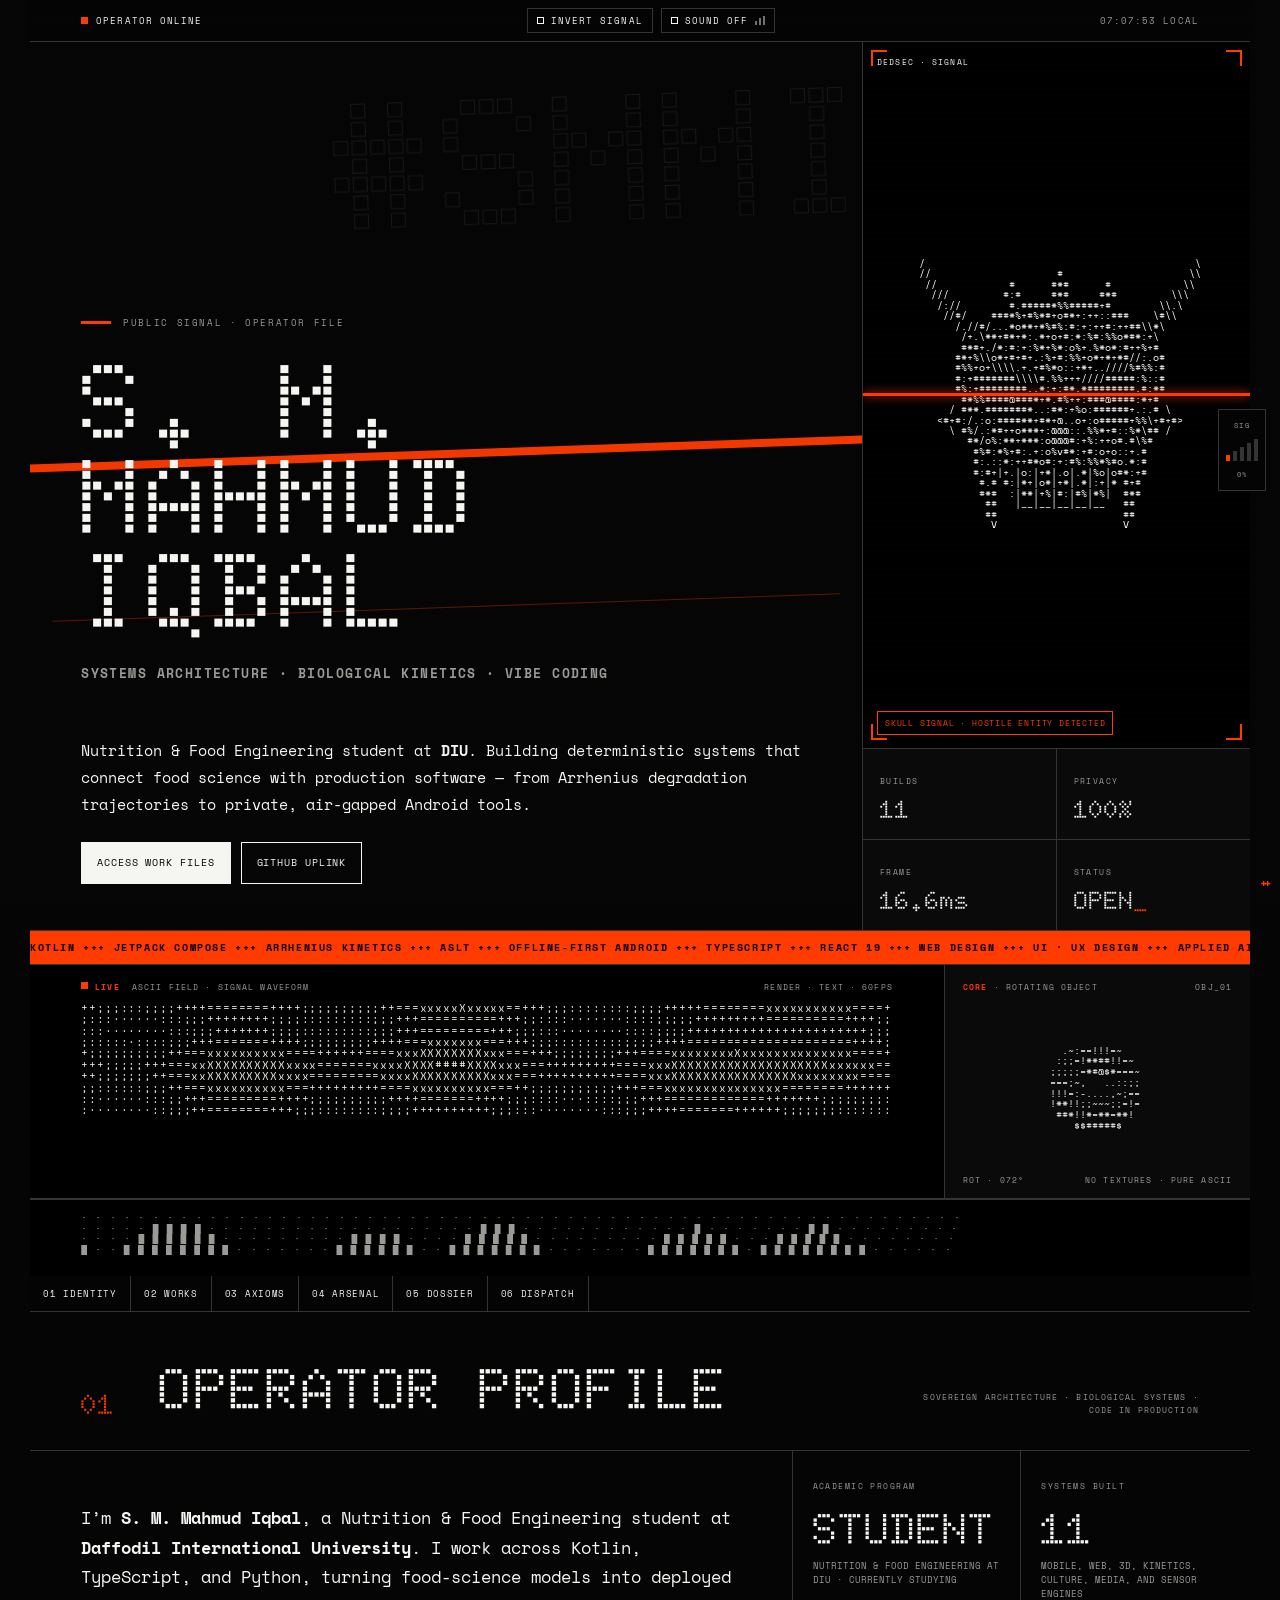
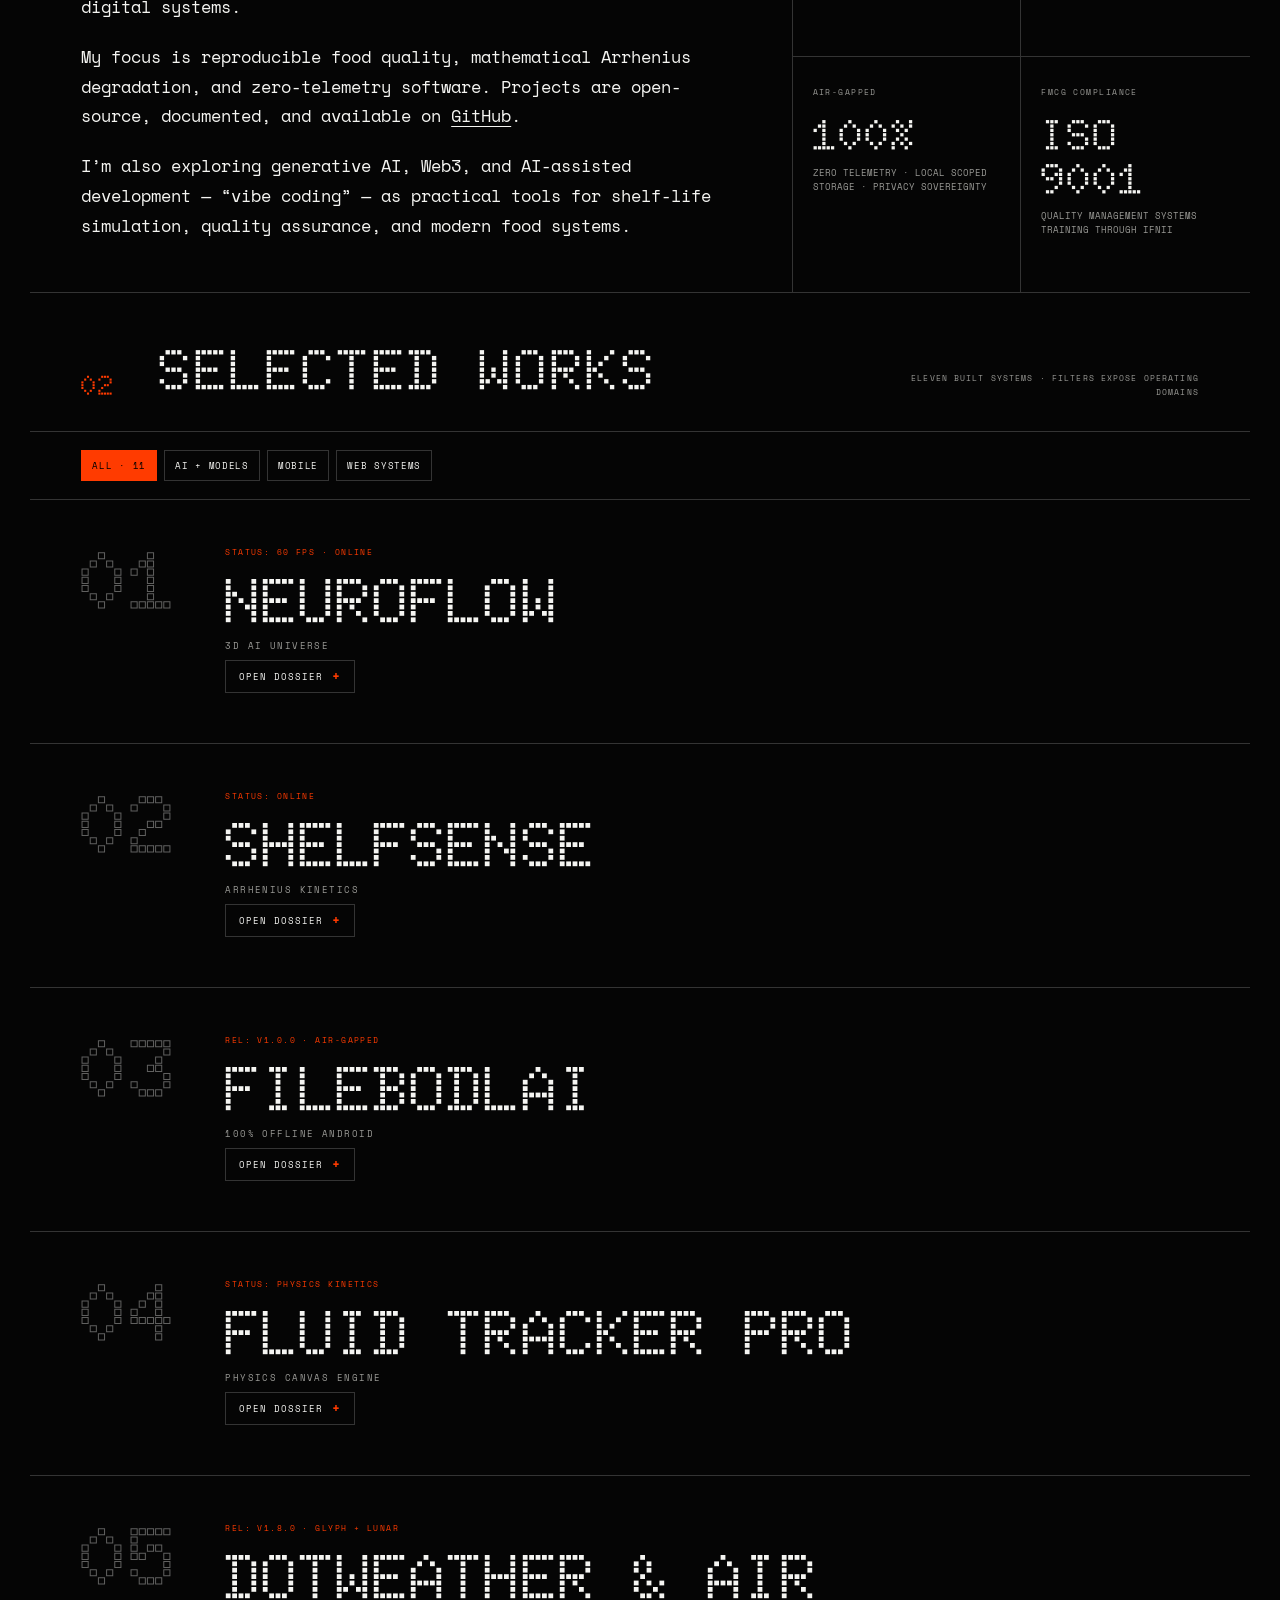
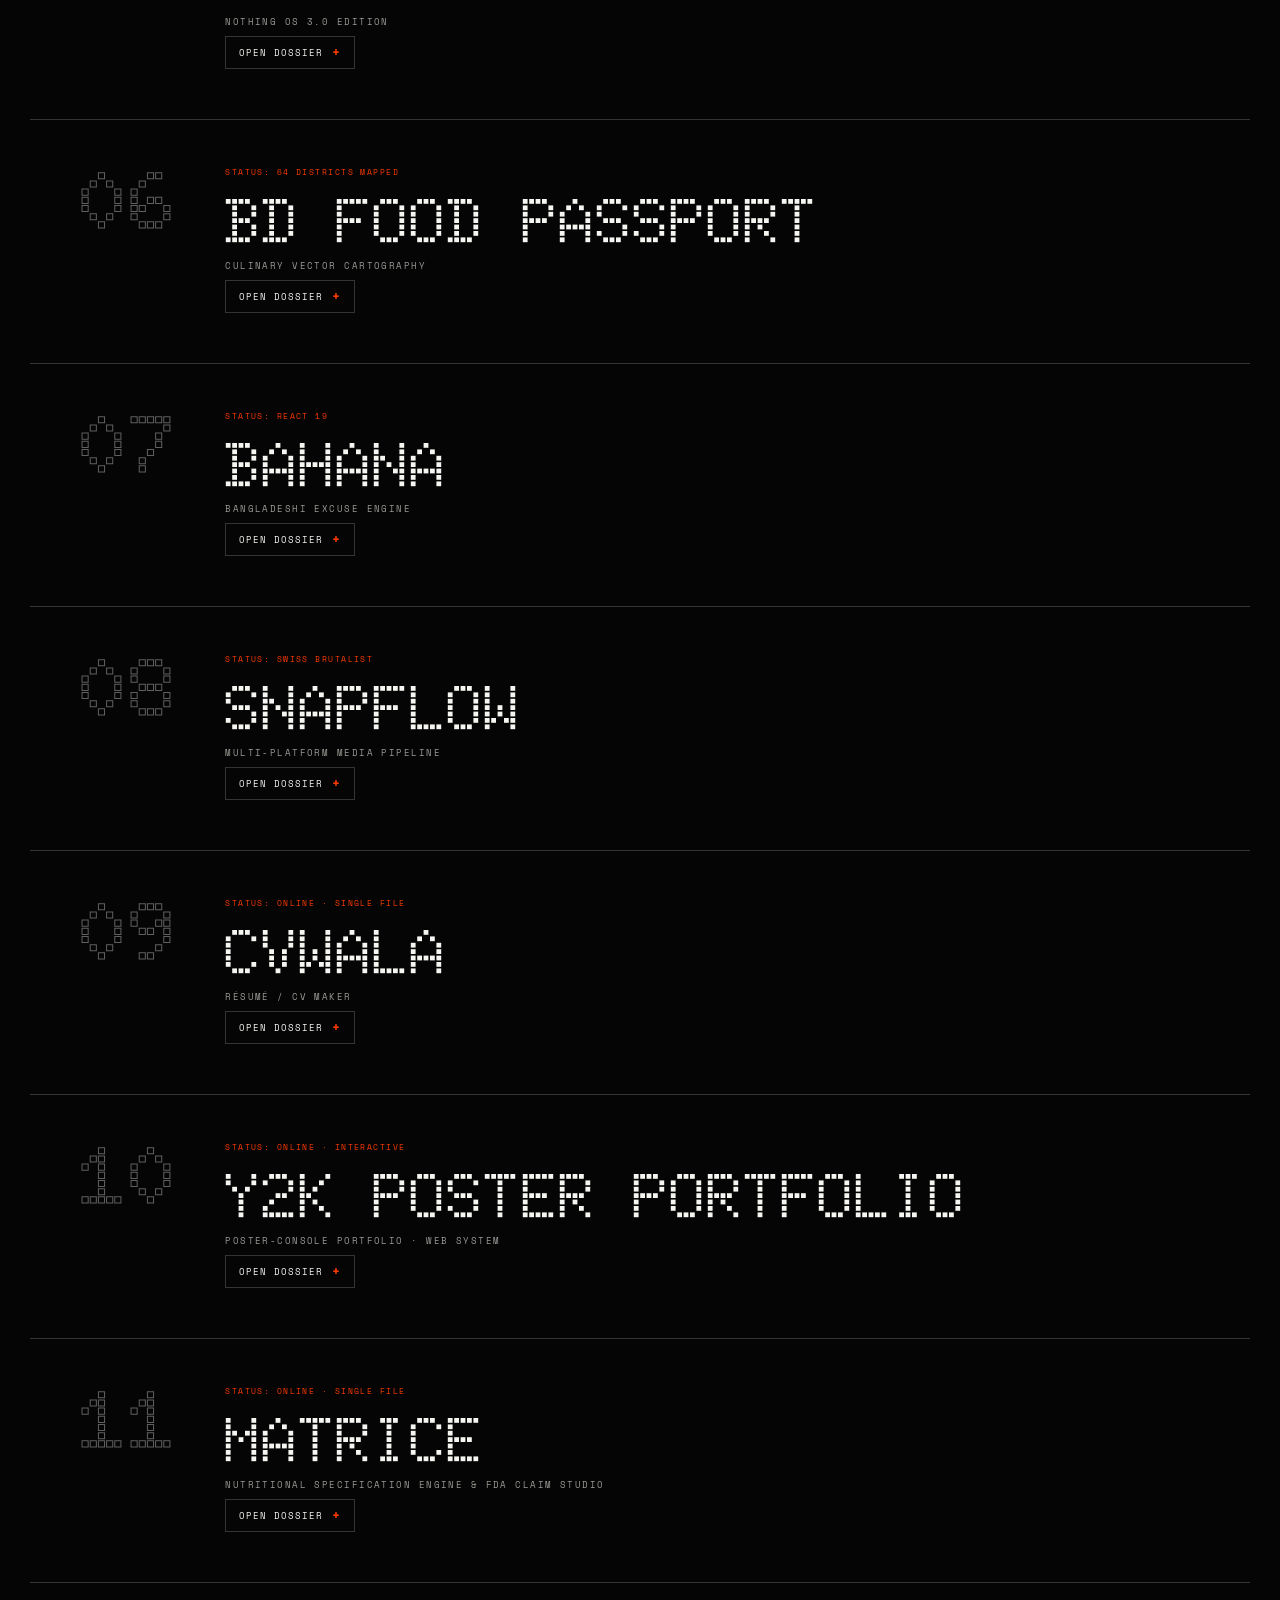
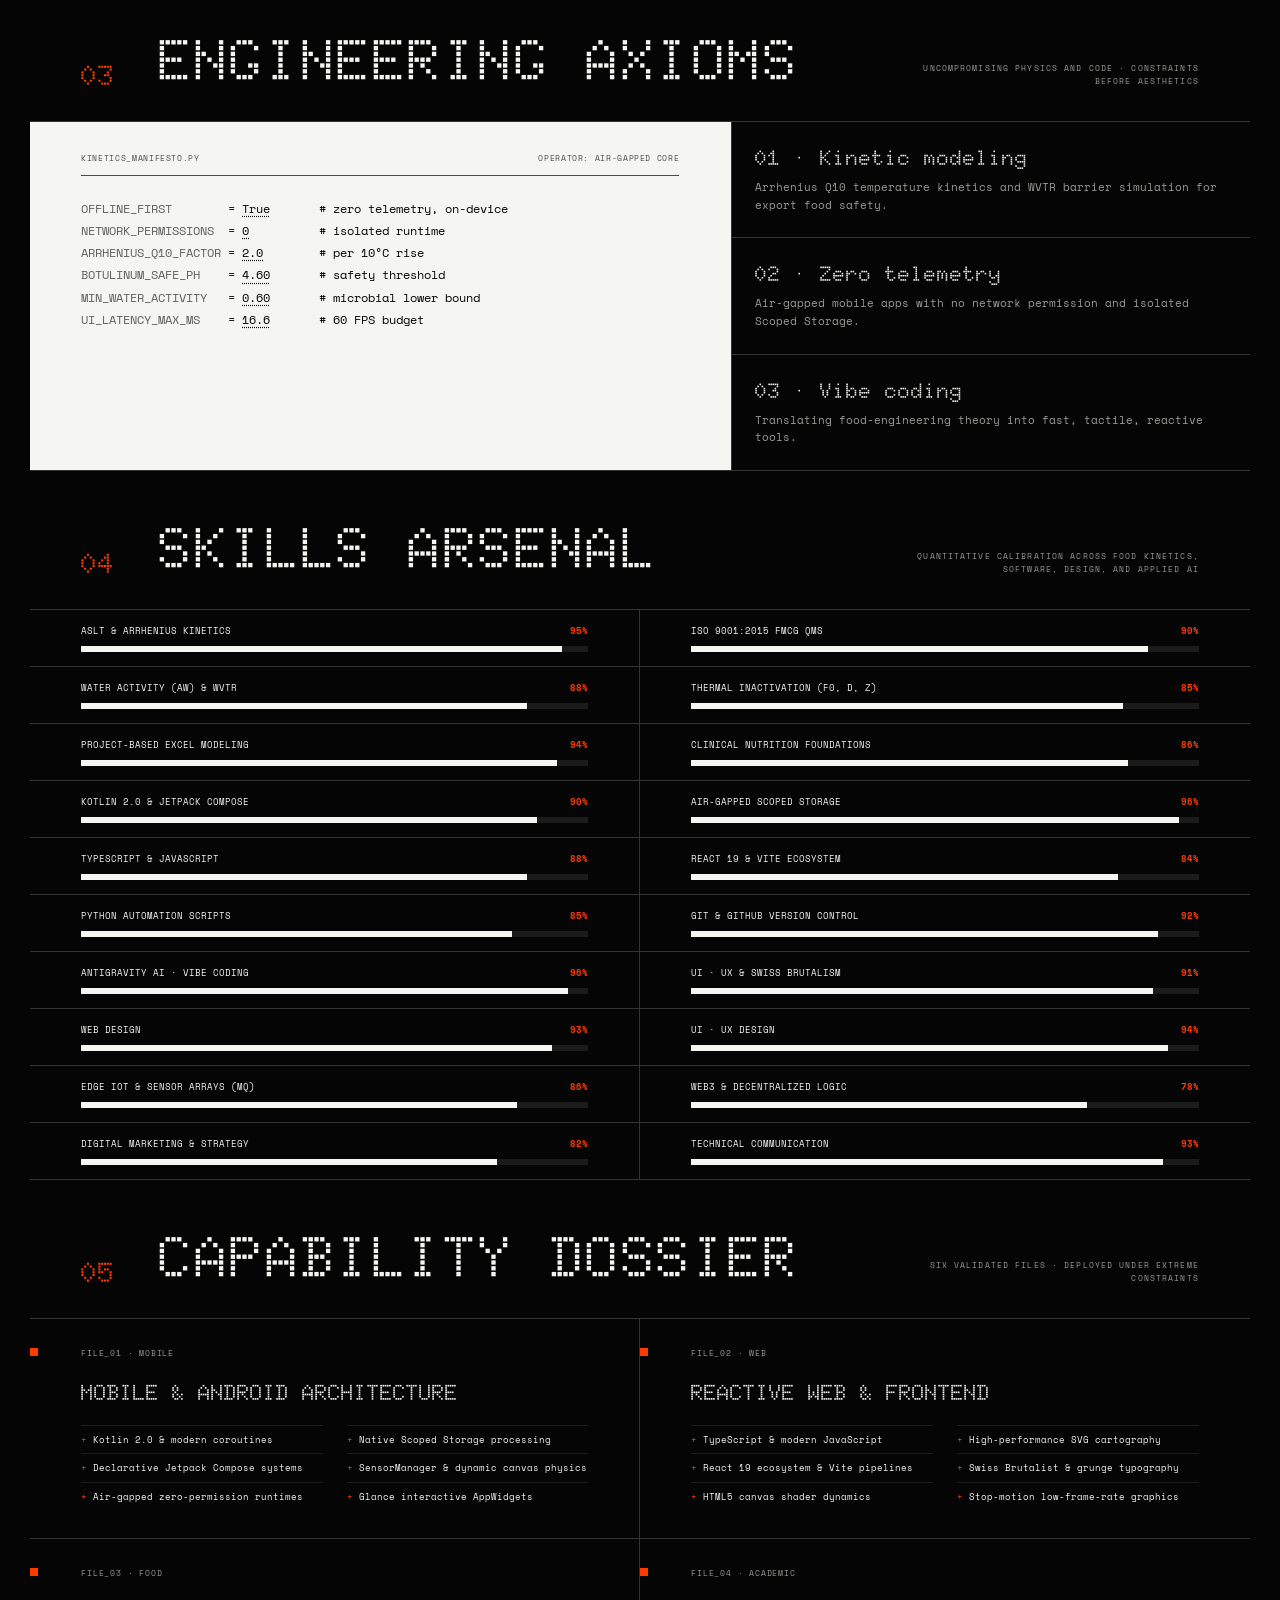
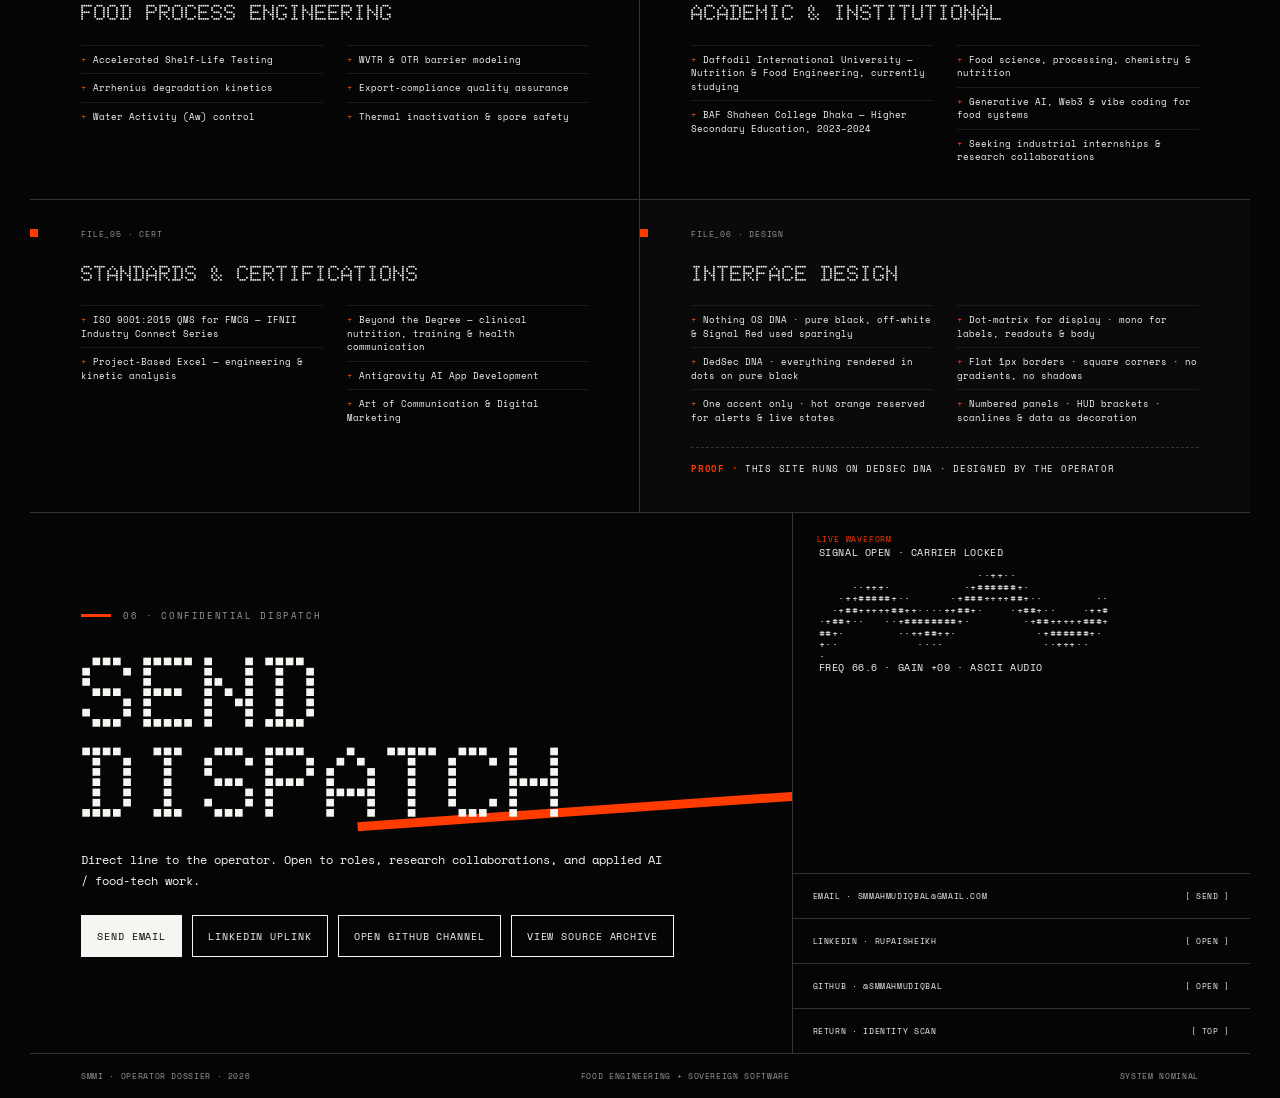
==== commit 83326c2d: "Rename portfolio.html to index.html (restored build: MATRICE project 11)" ====
--- a/index.html
+++ b/index.html
@@ -395,7 +395,7 @@
             <span class="scan-label">skull signal · hostile entity detected</span>
           </div>
           <div class="telemetry">
-            <div><span class="micro">builds</span><b>10</b></div>
+            <div><span class="micro">builds</span><b>11</b></div>
             <div><span class="micro">privacy</span><b>100%</b></div>
             <div><span class="micro">frame</span><b>16.6ms</b></div>
             <div><span class="micro">status</span><b class="cursor">OPEN</b></div>
@@ -422,7 +422,7 @@
       </nav>
       <div class="network-strip" aria-label="Dossier telemetry">
         <span><b>Active sector</b><i id="sectorStatus">00_BOOT</i></span>
-        <span><b>Files visible</b><i id="visibleFiles">10 of 10</i></span>
+        <span><b>Files visible</b><i id="visibleFiles">11 of 11</i></span>
         <span><b>Node</b><i>SMMI_CORE</i></span>
         <span><b>Access</b><i>PUBLIC · READ</i></span>
       </div>
@@ -437,7 +437,7 @@
           </div>
           <div class="readouts">
             <article class="readout"><span class="micro">Academic program</span><b>STUDENT</b><p>Nutrition &amp; Food Engineering at DIU · currently studying</p><i class="signal" aria-hidden="true"></i></article>
-            <article class="readout"><span class="micro">Systems built</span><b>10</b><p>Mobile, web, 3D, kinetics, culture, media, and sensor engines</p><i class="signal" aria-hidden="true"></i></article>
+            <article class="readout"><span class="micro">Systems built</span><b>11</b><p>Mobile, web, 3D, kinetics, culture, media, and sensor engines</p><i class="signal" aria-hidden="true"></i></article>
             <article class="readout"><span class="micro">Air-gapped</span><b>100%</b><p>Zero telemetry · local scoped storage · privacy sovereignty</p><i class="signal" aria-hidden="true"></i></article>
             <article class="readout"><span class="micro">FMCG compliance</span><b>ISO 9001</b><p>Quality Management Systems training through IFNII</p><i class="signal" aria-hidden="true"></i></article>
           </div>
@@ -445,9 +445,9 @@
       </section>
 
       <section id="work" aria-labelledby="work-title">
-        <header class="section-head"><span class="index">02</span><h2 id="work-title">Selected works</h2><p>Ten built systems · filters expose operating domains</p></header>
+        <header class="section-head"><span class="index">02</span><h2 id="work-title">Selected works</h2><p>Eleven built systems · filters expose operating domains</p></header>
         <div class="filter-row" aria-label="Filter projects">
-          <button class="filter" data-filter="all" aria-pressed="true">All · 10</button>
+          <button class="filter" data-filter="all" aria-pressed="true">All · 11</button>
           <button class="filter" data-filter="ai" aria-pressed="false">AI + models</button>
           <button class="filter" data-filter="mobile" aria-pressed="false">Mobile</button>
           <button class="filter" data-filter="web" aria-pressed="false">Web systems</button>
@@ -463,6 +463,7 @@
           <article class="project" data-tags="web"><div class="project-index"><span class="num">08</span></div><div class="eyebrow">Status: Swiss brutalist</div><h3>SnapFlow</h3><p class="sub">Multi-platform media pipeline</p><button class="dossier-toggle" type="button" aria-expanded="false" aria-controls="dossier-8"><span class="dt-label">Open dossier</span><span class="dt-mark" aria-hidden="true">+</span></button><div class="dossier" id="dossier-8"><div class="dossier-inner"><p class="desc">A high-contrast Swiss Brutalist media-downloader interface with robust client-side routing and streamlined video-parsing pipelines across platforms.</p><p class="impact"><b>IMPACT</b>Multi-platform media parsing unified in one pipeline — downloads without the clutter.</p><div class="tags"><span class="tag">Swiss brutalism</span><span class="tag">CSS architecture</span><span class="tag">JavaScript</span></div><div class="project-foot"><span>branch: main</span><span class="foot-links"><a href="https://github.com/SMMahmudIqbal" target="_blank" rel="noopener noreferrer">Inspect GitHub</a><a class="live" href="https://snapflow-media-downloader.vercel.app" target="_blank" rel="noopener noreferrer">Open live app →</a></span></div></div></div></article>
           <article class="project" data-tags="web"><div class="project-index"><span class="num">09</span></div><div class="eyebrow">Status: online · single file</div><h3>CVWala</h3><p class="sub">Résumé / CV maker</p><button class="dossier-toggle" type="button" aria-expanded="false" aria-controls="dossier-9"><span class="dt-label">Open dossier</span><span class="dt-mark" aria-hidden="true">+</span></button><div class="dossier" id="dossier-9"><div class="dossier-inner"><p class="desc">A résumé and CV maker in a single self-contained HTML file. Paste a LinkedIn profile and it parses the text into a structured CV with a live preview, plus template and accent switching — all in the same Watch Dogs / DedSec design language as this page.</p><p class="impact"><b>IMPACT</b>Zero accounts, zero uploads, zero servers — one self-contained HTML file.</p><div class="tags"><span class="tag">Single-file HTML</span><span class="tag">LinkedIn parser</span><span class="tag">Live preview</span><span class="tag">DedSec DNA</span></div><div class="project-foot"><span>file: index.html</span><a class="live" href="https://resume-cv-maker-rupai2.vercel.app" target="_blank" rel="noopener noreferrer">Open live app →</a><a href="https://github.com/SMMahmudIqbal/resume-cv-maker" target="_blank" rel="noopener noreferrer">Inspect source</a></div></div></div></article>
           <article class="project" data-tags="web"><div class="project-index"><span class="num">10</span></div><div class="eyebrow">Status: online · interactive</div><h3>Y2K POSTER PORTFOLIO</h3><p class="sub">Poster-console portfolio · Web system</p><button class="dossier-toggle" type="button" aria-expanded="false" aria-controls="dossier-10"><span class="dt-label">Open dossier</span><span class="dt-mark" aria-hidden="true">+</span></button><div class="dossier" id="dossier-10"><div class="dossier-inner"><p class="desc">A second complete portfolio built as a living Y2K poster — projects play like tracks in a media deck (tracklist + stage, Prev/Next, arrow keys, autoplay), skills stay hidden behind a RUN SYSTEM SCAN diagnostics sequence, 28 certifications open as upgrade modules, and a single INVERT switch flips the whole poster black ↔ white. Chrome inflated typography, wireframe globes, barcodes — a completely different machine from this dossier, same operator.</p><p class="impact"><b>IMPACT</b>Two live portfolios, two design systems, zero templates — proof the operator builds the showcase as well as the work.</p><div class="tags"><span class="tag">Chrome typography</span><span class="tag">Interactive console</span><span class="tag">Poster system</span><span class="tag">Single-file web</span></div><div class="project-foot"><span>mode: interactive</span><a href="https://muse.ai/s/poster-portfolio-bxs6dxgxbxxxavzxh" target="_blank" rel="noopener noreferrer">Open live version</a></div></div></div></article>
+          <article class="project" data-tags="web"><div class="project-index"><span class="num">11</span></div><div class="eyebrow">Status: online · single file</div><h3>MATRICE</h3><p class="sub">Nutritional Specification Engine &amp; FDA Claim Studio</p><button class="dossier-toggle" type="button" aria-expanded="false" aria-controls="dossier-11"><span class="dt-label">Open dossier</span><span class="dt-mark" aria-hidden="true">+</span></button><div class="dossier" id="dossier-11"><div class="dossier-inner"><p class="desc">A nutritional specification engine and FDA claim studio built on the FDA 2016 nutrition label rules (21 CFR 101.9): a 15-ingredient database with Atwater energy split and four presets, a claim audit under Subpart D with the 101.13(h) disqualifier check, a FASTER Act Major 9 allergen radar, and high-resolution PNG/JPG label export.</p><p class="impact"><b>IMPACT</b>Nutrition labels generated to FDA 2016 spec — every nutrient claim audited against Subpart D before it reaches the pack.</p><div class="tags"><span class="tag">21 CFR 101.9</span><span class="tag">Subpart D claims</span><span class="tag">Allergen radar</span><span class="tag">Atwater split</span><span class="tag">Single-file HTML</span></div><div class="project-foot"><span>branch: main</span><span class="foot-links"><a href="https://github.com/SMMahmudIqbal/matrice-engine" target="_blank" rel="noopener noreferrer">Inspect source</a><a class="live" href="https://fda-nutrition-label-generator.vercel.app" target="_blank" rel="noopener noreferrer">Open live app →</a></span></div></div></div></article>
         </div>
       </section>
 
@@ -782,7 +783,7 @@
         var visible=0;
         filters.forEach(function(b){b.setAttribute('aria-pressed',String(b===button));});
         projects.forEach(function(card){var tags=card.getAttribute('data-tags')||'';var hidden=value!=='all'&&tags.indexOf(value)===-1;card.classList.toggle('hidden',hidden);if(!hidden){visible++;}});
-        visibleFiles.textContent=String(visible).padStart(2,'0')+' of 10';
+        visibleFiles.textContent=String(visible).padStart(2,'0')+' of 11';
       });});
 
       var skills=document.querySelectorAll('.meter i');
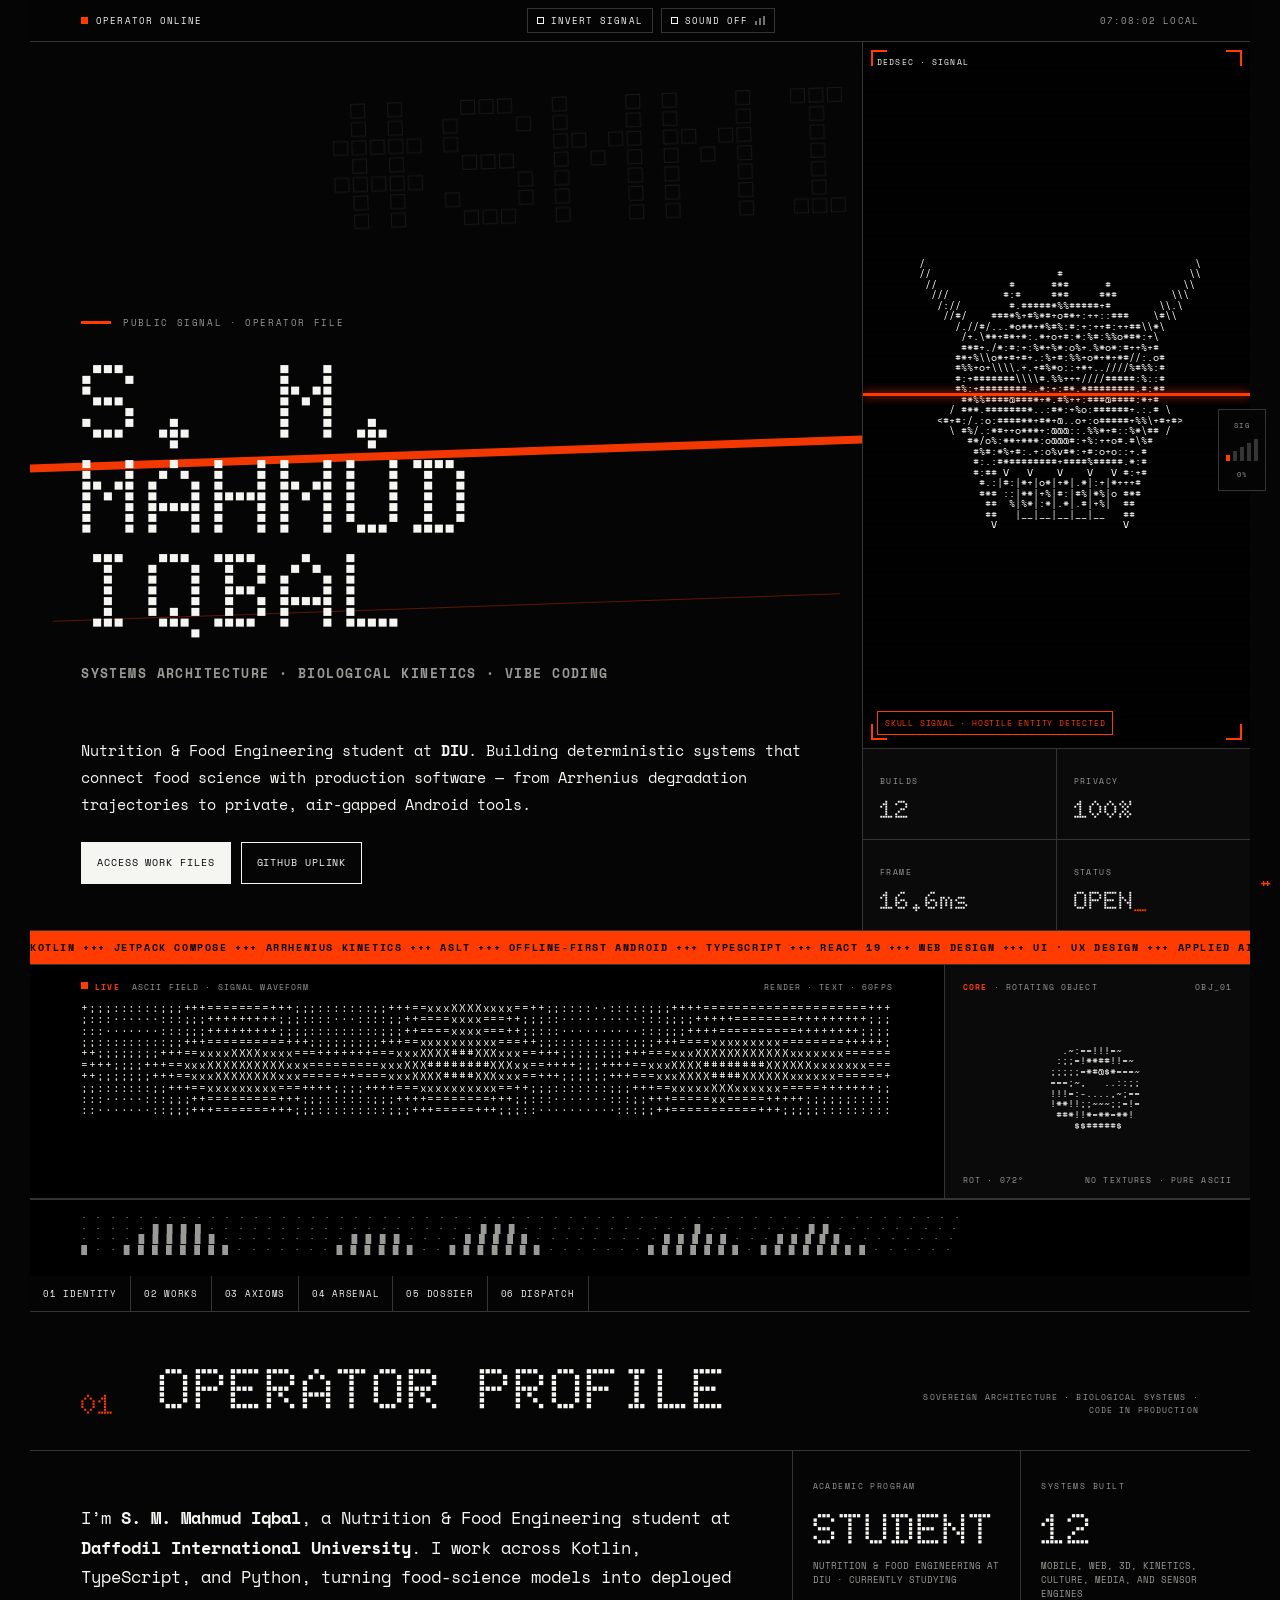
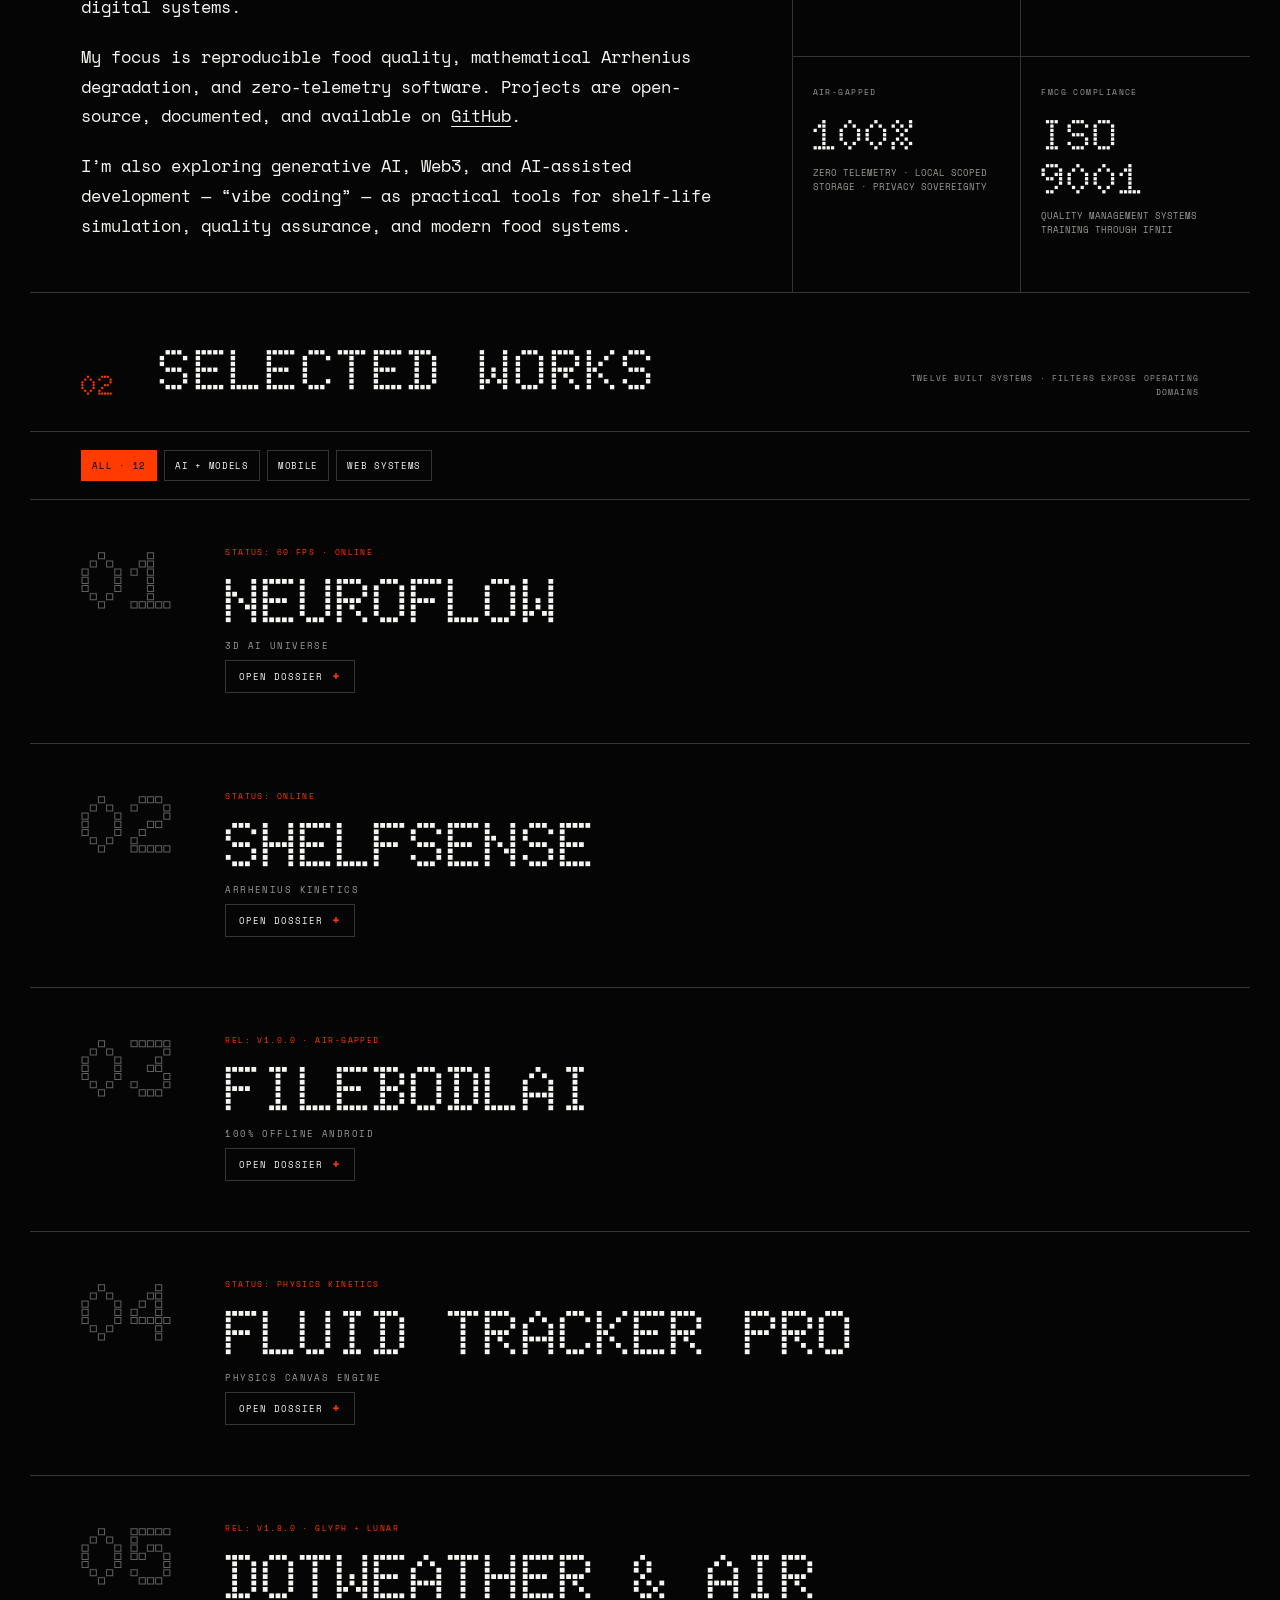
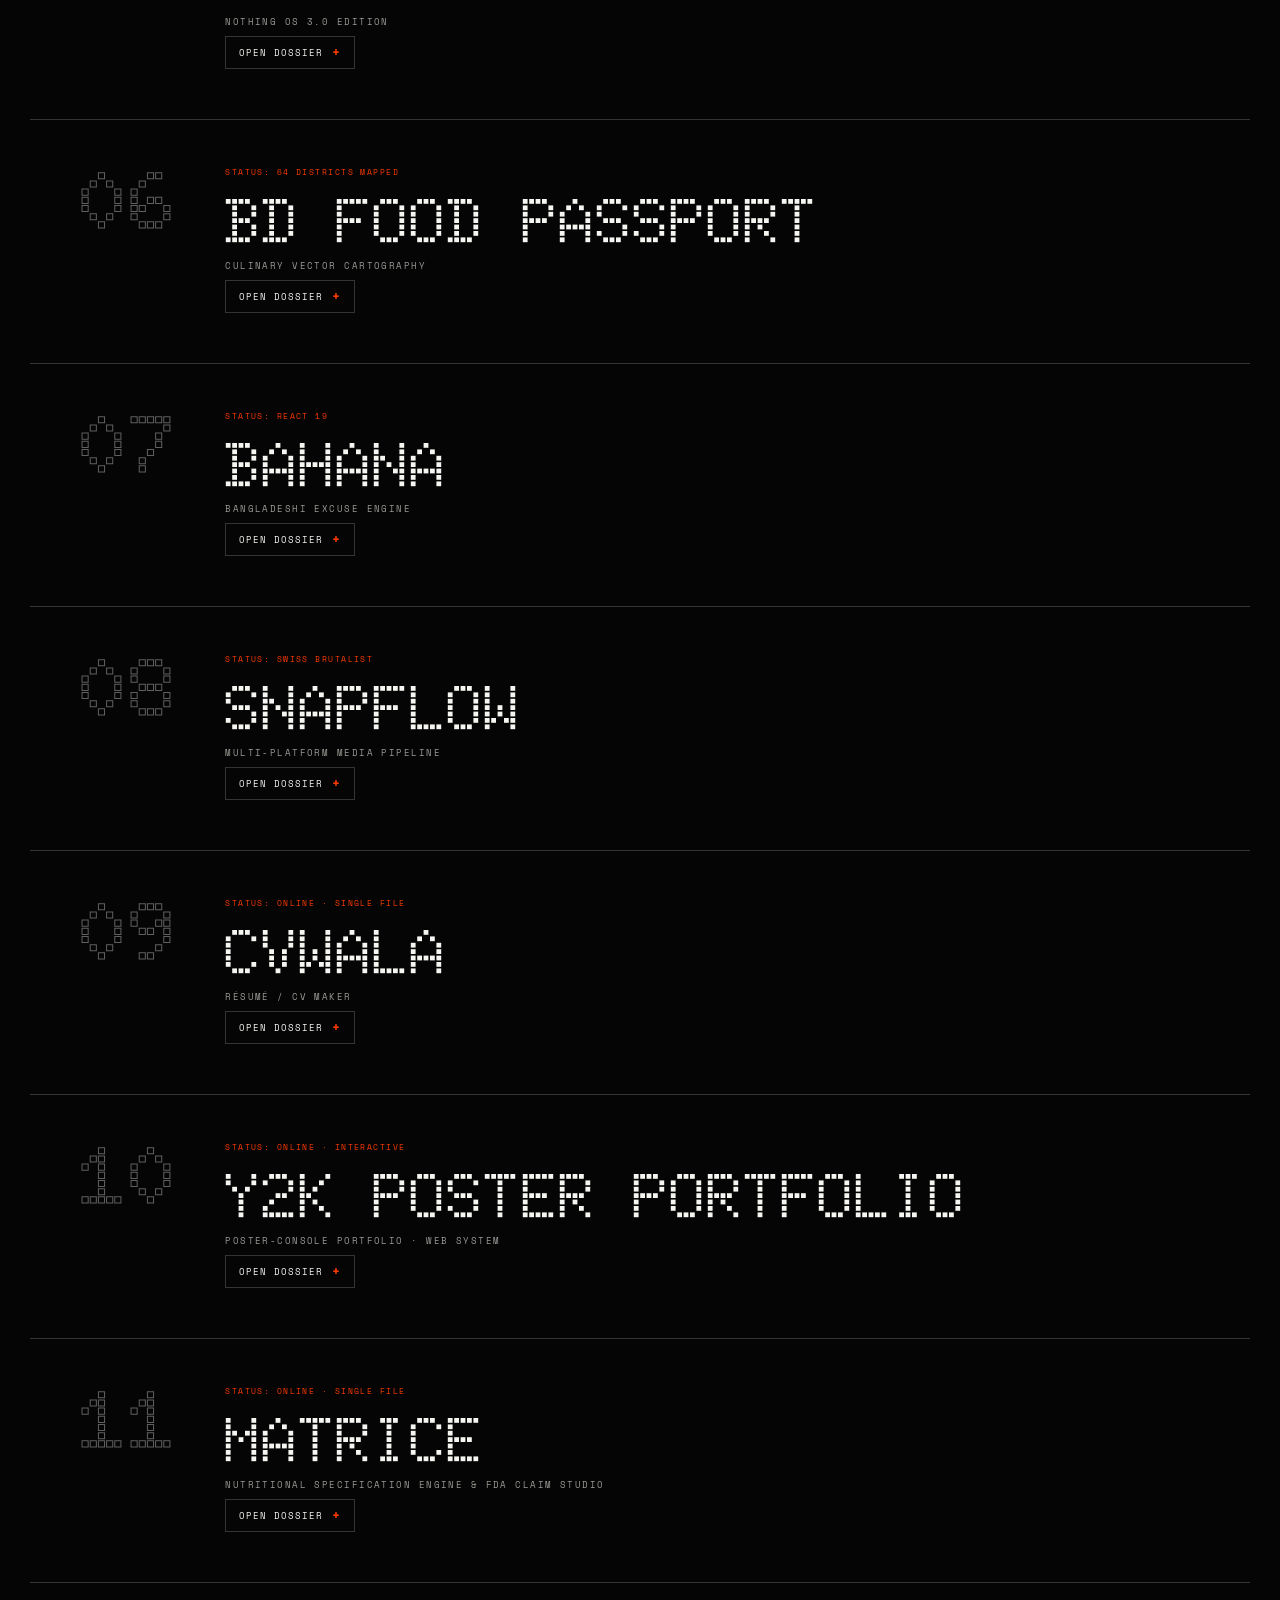
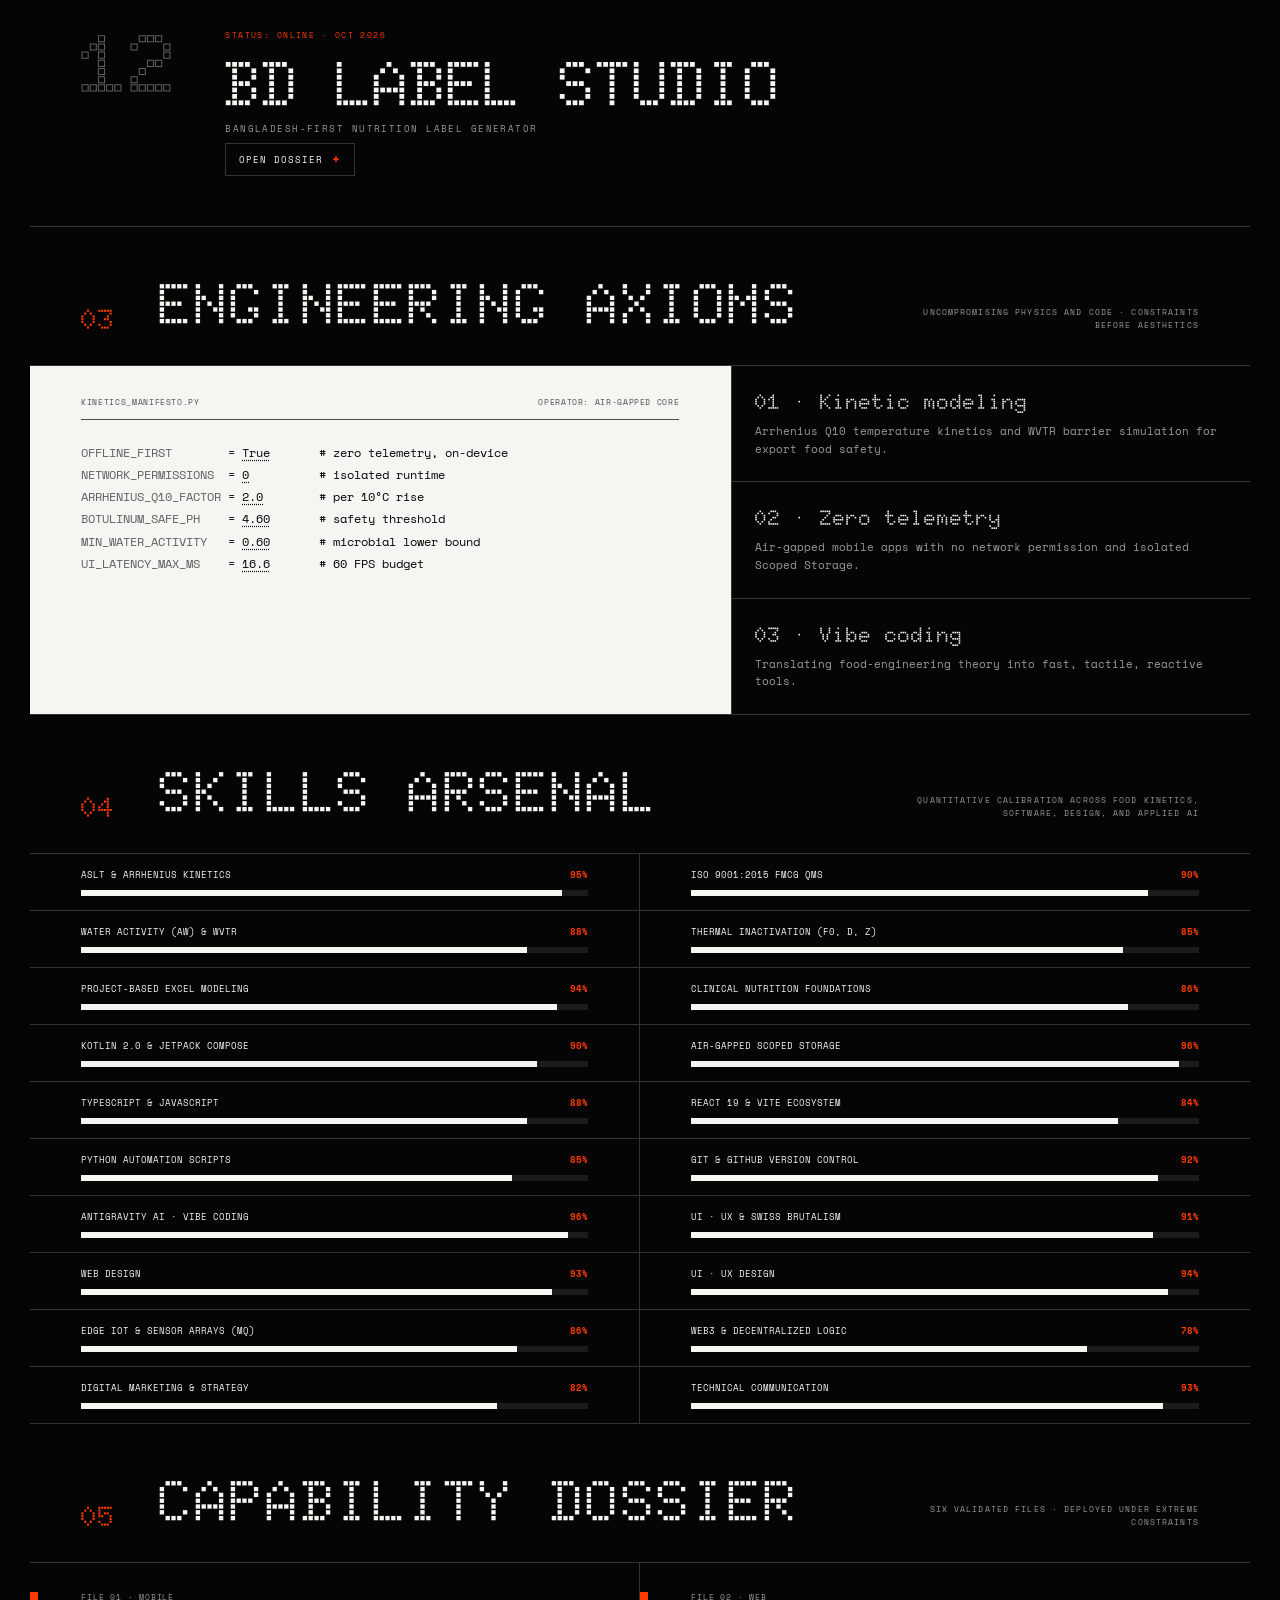
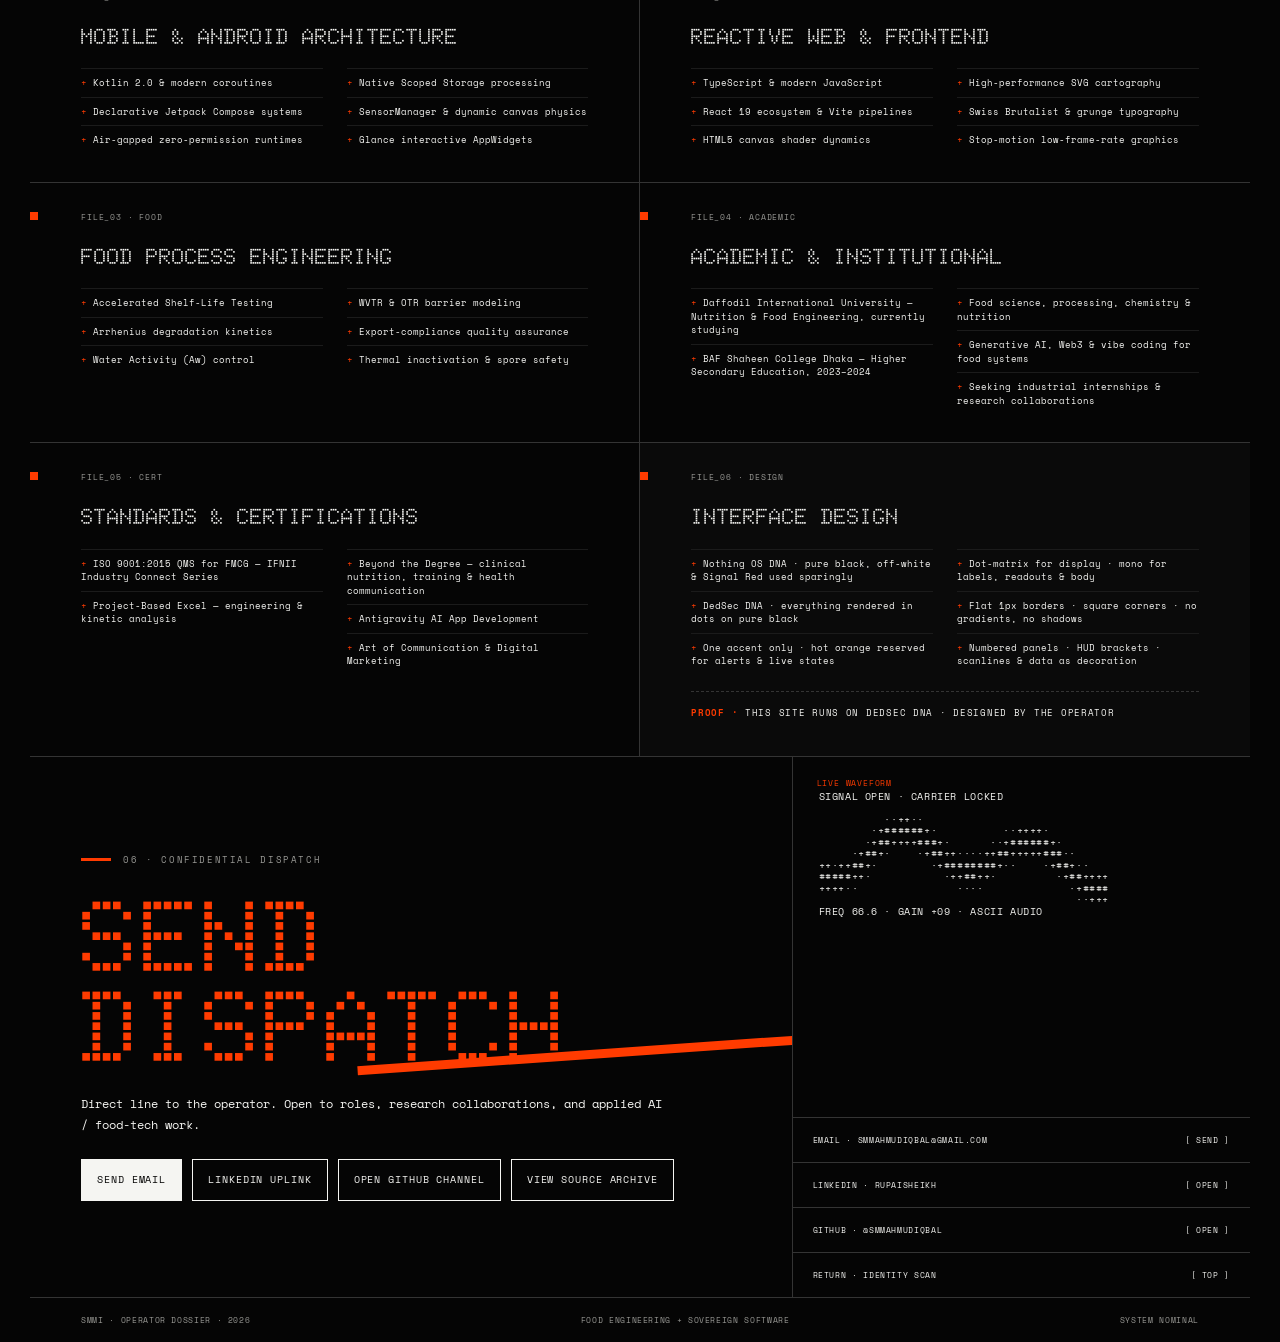
==== commit cb42d8ae: "Rename portfolio.html to index.html (BD Label Studio project 12)" ====
--- a/index.html
+++ b/index.html
@@ -395,7 +395,7 @@
             <span class="scan-label">skull signal · hostile entity detected</span>
           </div>
           <div class="telemetry">
-            <div><span class="micro">builds</span><b>11</b></div>
+            <div><span class="micro">builds</span><b>12</b></div>
             <div><span class="micro">privacy</span><b>100%</b></div>
             <div><span class="micro">frame</span><b>16.6ms</b></div>
             <div><span class="micro">status</span><b class="cursor">OPEN</b></div>
@@ -422,7 +422,7 @@
       </nav>
       <div class="network-strip" aria-label="Dossier telemetry">
         <span><b>Active sector</b><i id="sectorStatus">00_BOOT</i></span>
-        <span><b>Files visible</b><i id="visibleFiles">11 of 11</i></span>
+        <span><b>Files visible</b><i id="visibleFiles">12 of 12</i></span>
         <span><b>Node</b><i>SMMI_CORE</i></span>
         <span><b>Access</b><i>PUBLIC · READ</i></span>
       </div>
@@ -437,7 +437,7 @@
           </div>
           <div class="readouts">
             <article class="readout"><span class="micro">Academic program</span><b>STUDENT</b><p>Nutrition &amp; Food Engineering at DIU · currently studying</p><i class="signal" aria-hidden="true"></i></article>
-            <article class="readout"><span class="micro">Systems built</span><b>11</b><p>Mobile, web, 3D, kinetics, culture, media, and sensor engines</p><i class="signal" aria-hidden="true"></i></article>
+            <article class="readout"><span class="micro">Systems built</span><b>12</b><p>Mobile, web, 3D, kinetics, culture, media, and sensor engines</p><i class="signal" aria-hidden="true"></i></article>
             <article class="readout"><span class="micro">Air-gapped</span><b>100%</b><p>Zero telemetry · local scoped storage · privacy sovereignty</p><i class="signal" aria-hidden="true"></i></article>
             <article class="readout"><span class="micro">FMCG compliance</span><b>ISO 9001</b><p>Quality Management Systems training through IFNII</p><i class="signal" aria-hidden="true"></i></article>
           </div>
@@ -445,9 +445,9 @@
       </section>
 
       <section id="work" aria-labelledby="work-title">
-        <header class="section-head"><span class="index">02</span><h2 id="work-title">Selected works</h2><p>Eleven built systems · filters expose operating domains</p></header>
+        <header class="section-head"><span class="index">02</span><h2 id="work-title">Selected works</h2><p>Twelve built systems · filters expose operating domains</p></header>
         <div class="filter-row" aria-label="Filter projects">
-          <button class="filter" data-filter="all" aria-pressed="true">All · 11</button>
+          <button class="filter" data-filter="all" aria-pressed="true">All · 12</button>
           <button class="filter" data-filter="ai" aria-pressed="false">AI + models</button>
           <button class="filter" data-filter="mobile" aria-pressed="false">Mobile</button>
           <button class="filter" data-filter="web" aria-pressed="false">Web systems</button>
@@ -464,6 +464,7 @@
           <article class="project" data-tags="web"><div class="project-index"><span class="num">09</span></div><div class="eyebrow">Status: online · single file</div><h3>CVWala</h3><p class="sub">Résumé / CV maker</p><button class="dossier-toggle" type="button" aria-expanded="false" aria-controls="dossier-9"><span class="dt-label">Open dossier</span><span class="dt-mark" aria-hidden="true">+</span></button><div class="dossier" id="dossier-9"><div class="dossier-inner"><p class="desc">A résumé and CV maker in a single self-contained HTML file. Paste a LinkedIn profile and it parses the text into a structured CV with a live preview, plus template and accent switching — all in the same Watch Dogs / DedSec design language as this page.</p><p class="impact"><b>IMPACT</b>Zero accounts, zero uploads, zero servers — one self-contained HTML file.</p><div class="tags"><span class="tag">Single-file HTML</span><span class="tag">LinkedIn parser</span><span class="tag">Live preview</span><span class="tag">DedSec DNA</span></div><div class="project-foot"><span>file: index.html</span><a class="live" href="https://resume-cv-maker-rupai2.vercel.app" target="_blank" rel="noopener noreferrer">Open live app →</a><a href="https://github.com/SMMahmudIqbal/resume-cv-maker" target="_blank" rel="noopener noreferrer">Inspect source</a></div></div></div></article>
           <article class="project" data-tags="web"><div class="project-index"><span class="num">10</span></div><div class="eyebrow">Status: online · interactive</div><h3>Y2K POSTER PORTFOLIO</h3><p class="sub">Poster-console portfolio · Web system</p><button class="dossier-toggle" type="button" aria-expanded="false" aria-controls="dossier-10"><span class="dt-label">Open dossier</span><span class="dt-mark" aria-hidden="true">+</span></button><div class="dossier" id="dossier-10"><div class="dossier-inner"><p class="desc">A second complete portfolio built as a living Y2K poster — projects play like tracks in a media deck (tracklist + stage, Prev/Next, arrow keys, autoplay), skills stay hidden behind a RUN SYSTEM SCAN diagnostics sequence, 28 certifications open as upgrade modules, and a single INVERT switch flips the whole poster black ↔ white. Chrome inflated typography, wireframe globes, barcodes — a completely different machine from this dossier, same operator.</p><p class="impact"><b>IMPACT</b>Two live portfolios, two design systems, zero templates — proof the operator builds the showcase as well as the work.</p><div class="tags"><span class="tag">Chrome typography</span><span class="tag">Interactive console</span><span class="tag">Poster system</span><span class="tag">Single-file web</span></div><div class="project-foot"><span>mode: interactive</span><a href="https://muse.ai/s/poster-portfolio-bxs6dxgxbxxxavzxh" target="_blank" rel="noopener noreferrer">Open live version</a></div></div></div></article>
           <article class="project" data-tags="web"><div class="project-index"><span class="num">11</span></div><div class="eyebrow">Status: online · single file</div><h3>MATRICE</h3><p class="sub">Nutritional Specification Engine &amp; FDA Claim Studio</p><button class="dossier-toggle" type="button" aria-expanded="false" aria-controls="dossier-11"><span class="dt-label">Open dossier</span><span class="dt-mark" aria-hidden="true">+</span></button><div class="dossier" id="dossier-11"><div class="dossier-inner"><p class="desc">A nutritional specification engine and FDA claim studio built on the FDA 2016 nutrition label rules (21 CFR 101.9): a 15-ingredient database with Atwater energy split and four presets, a claim audit under Subpart D with the 101.13(h) disqualifier check, a FASTER Act Major 9 allergen radar, and high-resolution PNG/JPG label export.</p><p class="impact"><b>IMPACT</b>Nutrition labels generated to FDA 2016 spec — every nutrient claim audited against Subpart D before it reaches the pack.</p><div class="tags"><span class="tag">21 CFR 101.9</span><span class="tag">Subpart D claims</span><span class="tag">Allergen radar</span><span class="tag">Atwater split</span><span class="tag">Single-file HTML</span></div><div class="project-foot"><span>branch: main</span><span class="foot-links"><a href="https://github.com/SMMahmudIqbal/matrice-engine" target="_blank" rel="noopener noreferrer">Inspect source</a><a class="live" href="https://fda-nutrition-label-generator.vercel.app" target="_blank" rel="noopener noreferrer">Open live app →</a></span></div></div></div></article>
+          <article class="project" data-tags="web"><div class="project-index"><span class="num">12</span></div><div class="eyebrow">Status: online · Oct 2026</div><h3>BD Label Studio</h3><p class="sub">Bangladesh-first nutrition label generator</p><button class="dossier-toggle" type="button" aria-expanded="false" aria-controls="dossier-12"><span class="dt-label">Open dossier</span><span class="dt-mark" aria-hidden="true">+</span></button><div class="dossier" id="dossier-12"><div class="dossier-inner"><p class="desc">A Bangladesh-first nutrition label generator. Enter product info and nutrition values per 100g, and it produces a clean print-ready nutrition panel with per-100g and per-serving columns, a Bangla/English toggle, editable reference values, and a live BFSA/BSTI compliance checklist. A trans-fat warning fires at Bangladesh's 2% cap, labels export as PNG and SVG, and up to 10 labels save in the browser — no accounts, no payments.</p><p class="impact"><b>IMPACT</b>Print-ready Bangladesh nutrition panels in minutes — compliance checked live as you type, in Bangla or English.</p><div class="tags"><span class="tag">Per-100g · per-serving</span><span class="tag">Bangla / English</span><span class="tag">BFSA · BSTI checklist</span><span class="tag">Trans-fat 2% cap</span><span class="tag">PNG · SVG export</span></div><div class="project-foot"><span>built: Oct 2026</span><span class="foot-links"><a class="live" href="https://bd-label-studio-rupai2.vercel.app" target="_blank" rel="noopener noreferrer">Open live app →</a></span></div></div></div></article>
         </div>
       </section>
 
@@ -721,7 +722,7 @@
             '> ESTABLISHING UPLINK ............ OK',
             '> OPERATOR FILE: S. M. MAHMUD IQBAL',
             '> DECRYPTING DOSSIER ............. OK',
-            '> LOADING 10 WORK FILES .......... OK',
+            '> LOADING 12 WORK FILES .......... OK',
             '> ACCESS GRANTED'
           ];
           var bootIdx=0;
@@ -783,7 +784,7 @@
         var visible=0;
         filters.forEach(function(b){b.setAttribute('aria-pressed',String(b===button));});
         projects.forEach(function(card){var tags=card.getAttribute('data-tags')||'';var hidden=value!=='all'&&tags.indexOf(value)===-1;card.classList.toggle('hidden',hidden);if(!hidden){visible++;}});
-        visibleFiles.textContent=String(visible).padStart(2,'0')+' of 11';
+        visibleFiles.textContent=String(visible).padStart(2,'0')+' of 12';
       });});
 
       var skills=document.querySelectorAll('.meter i');
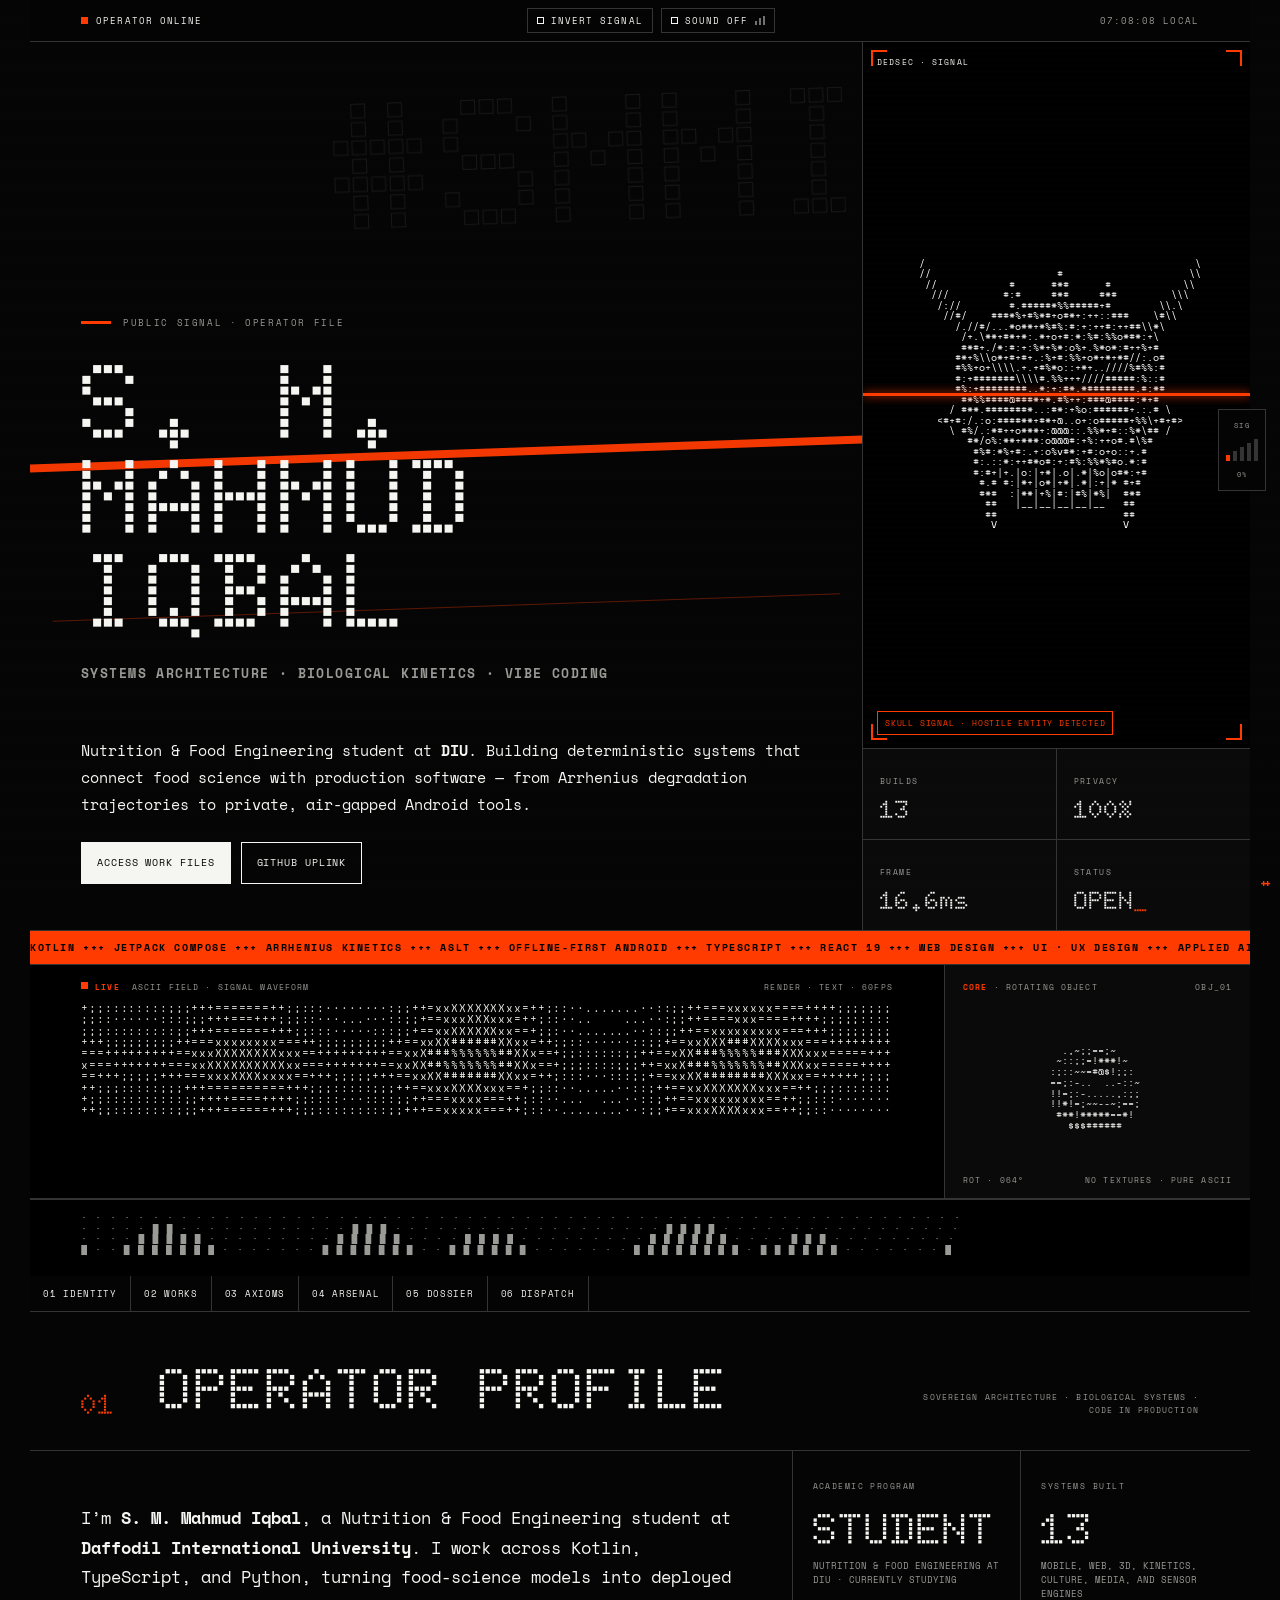
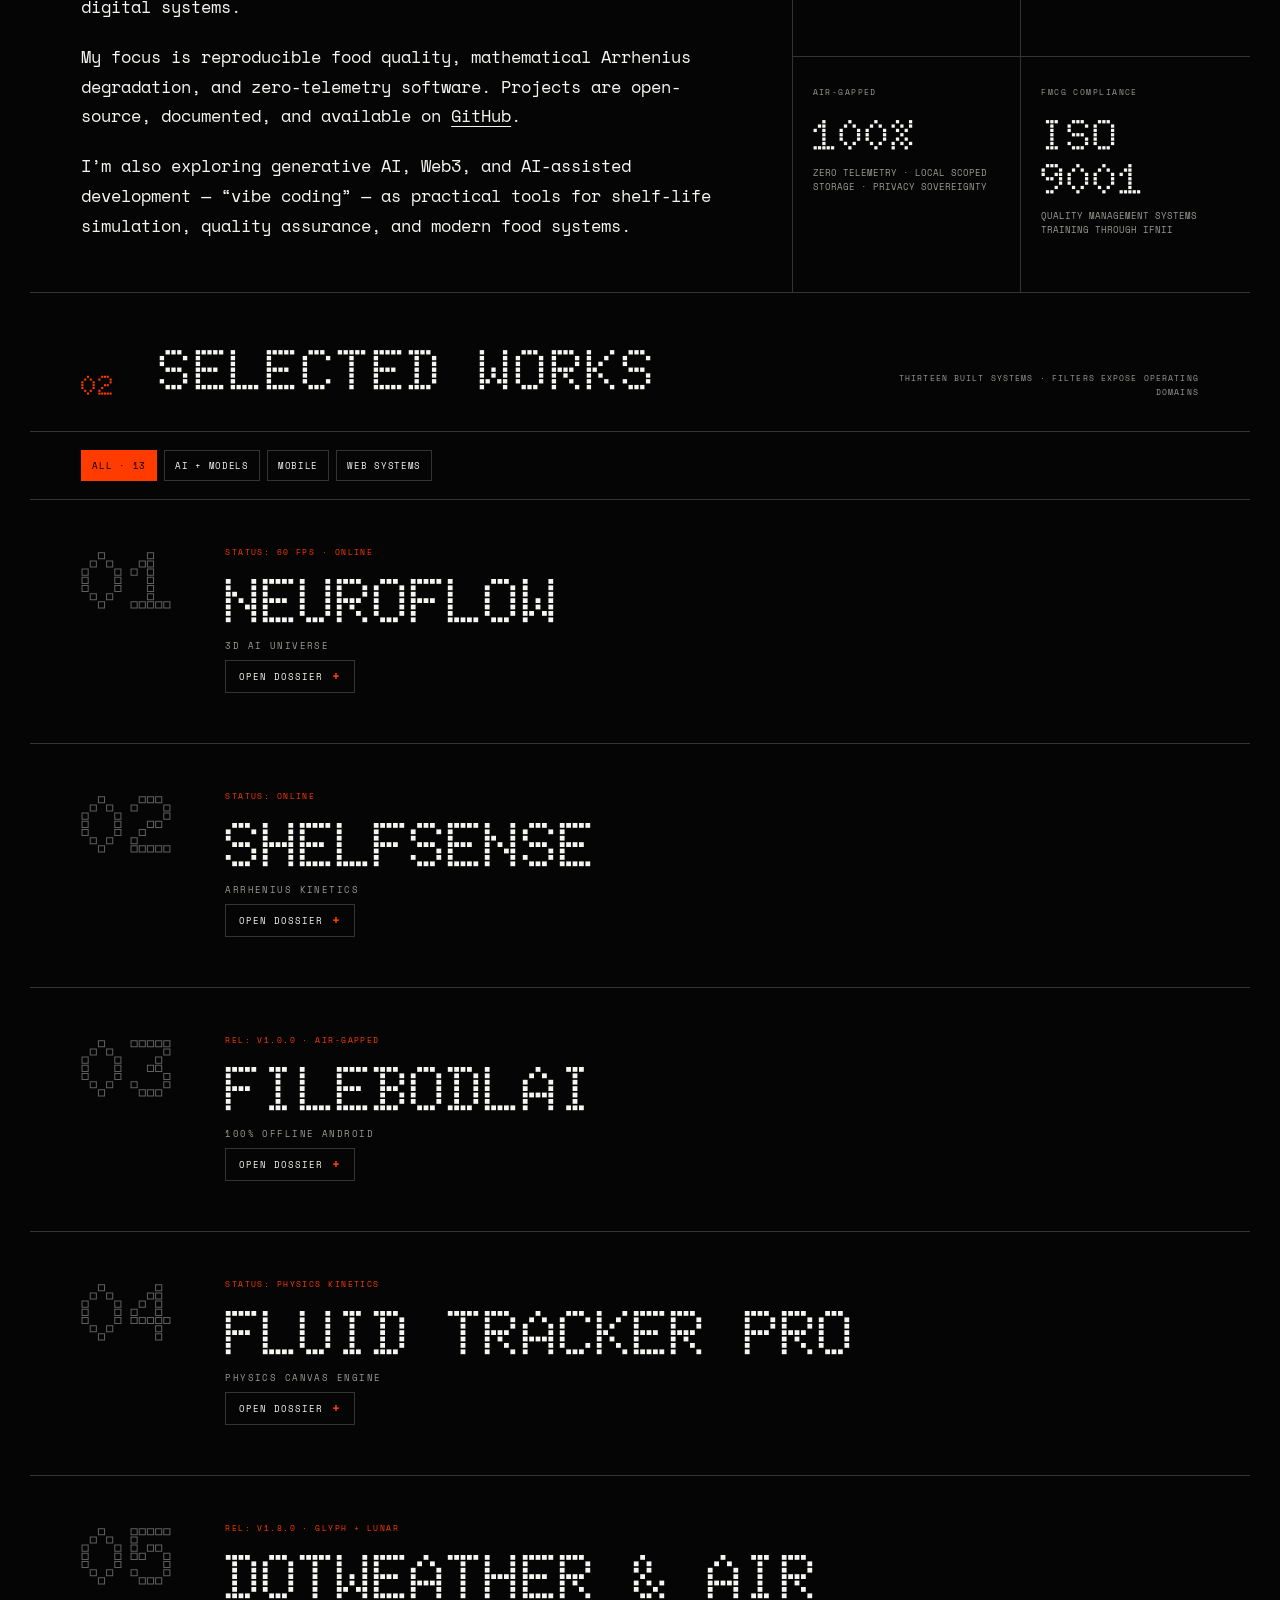
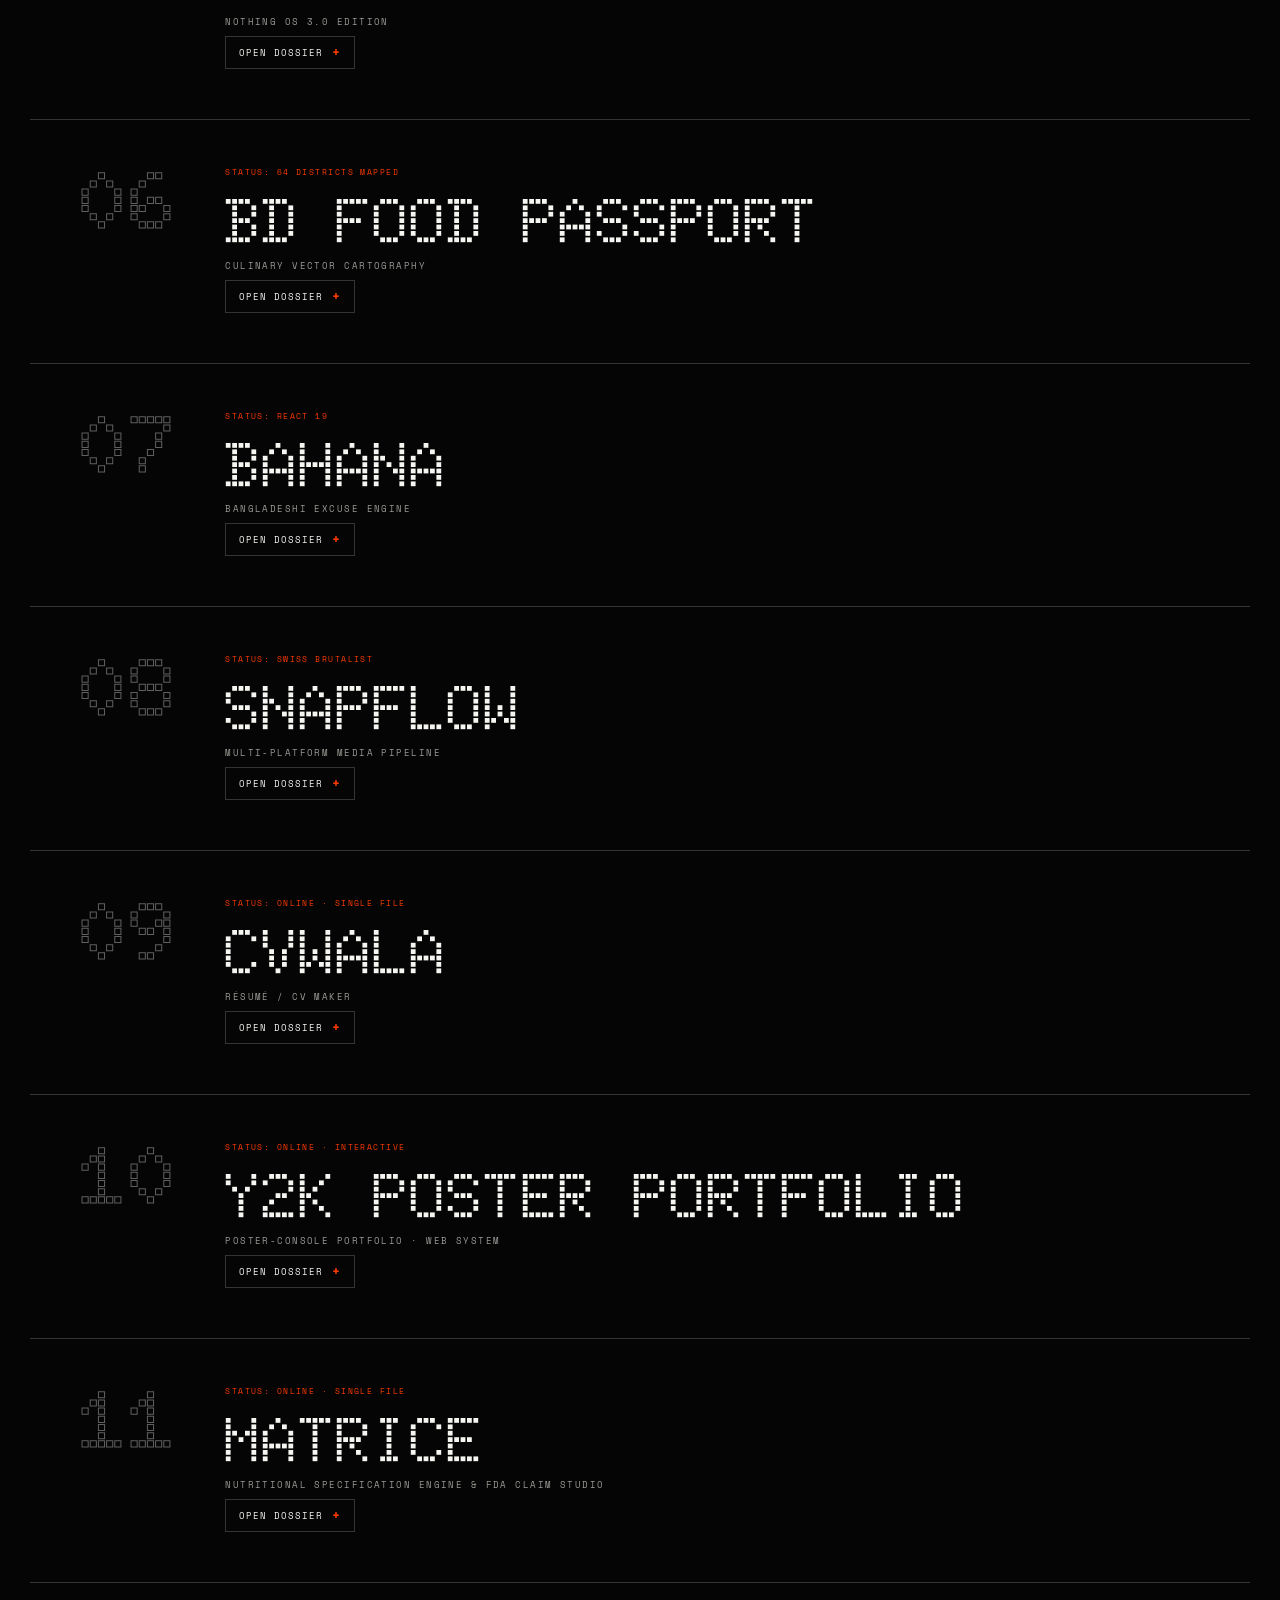
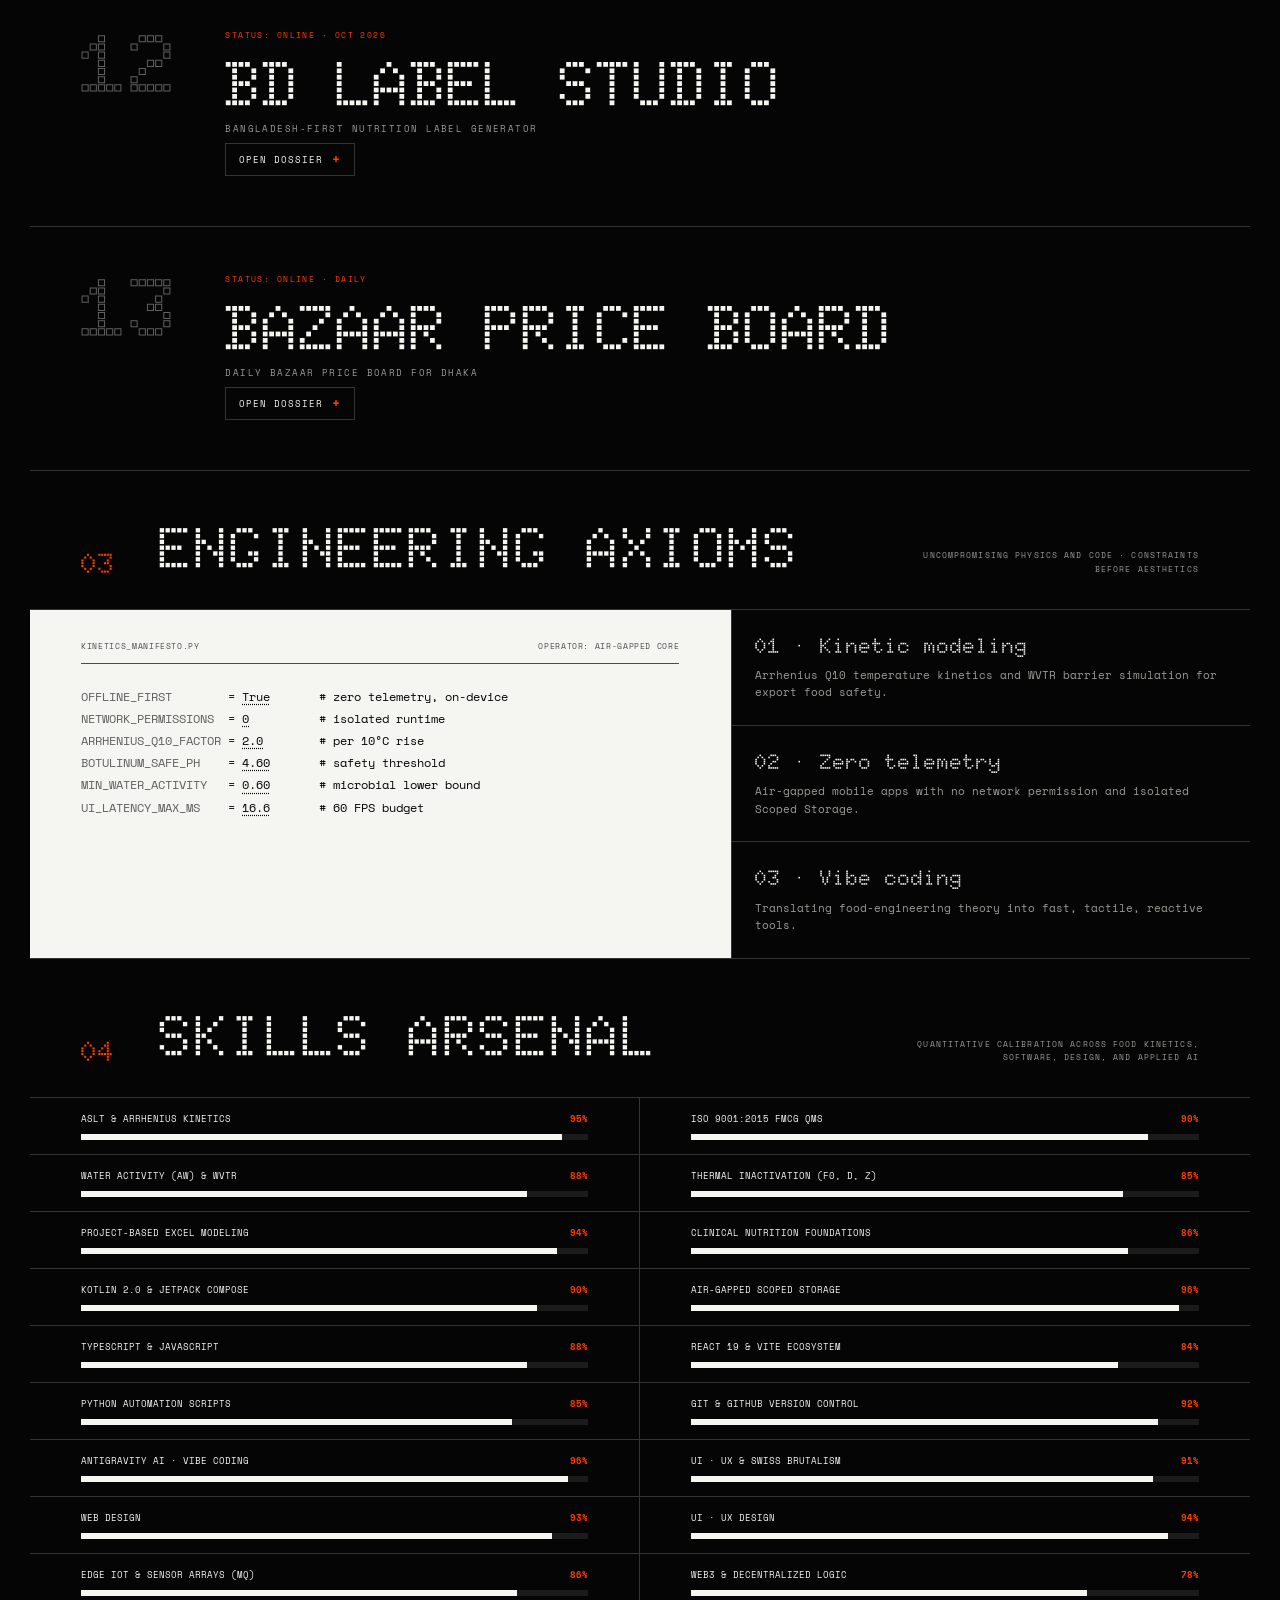
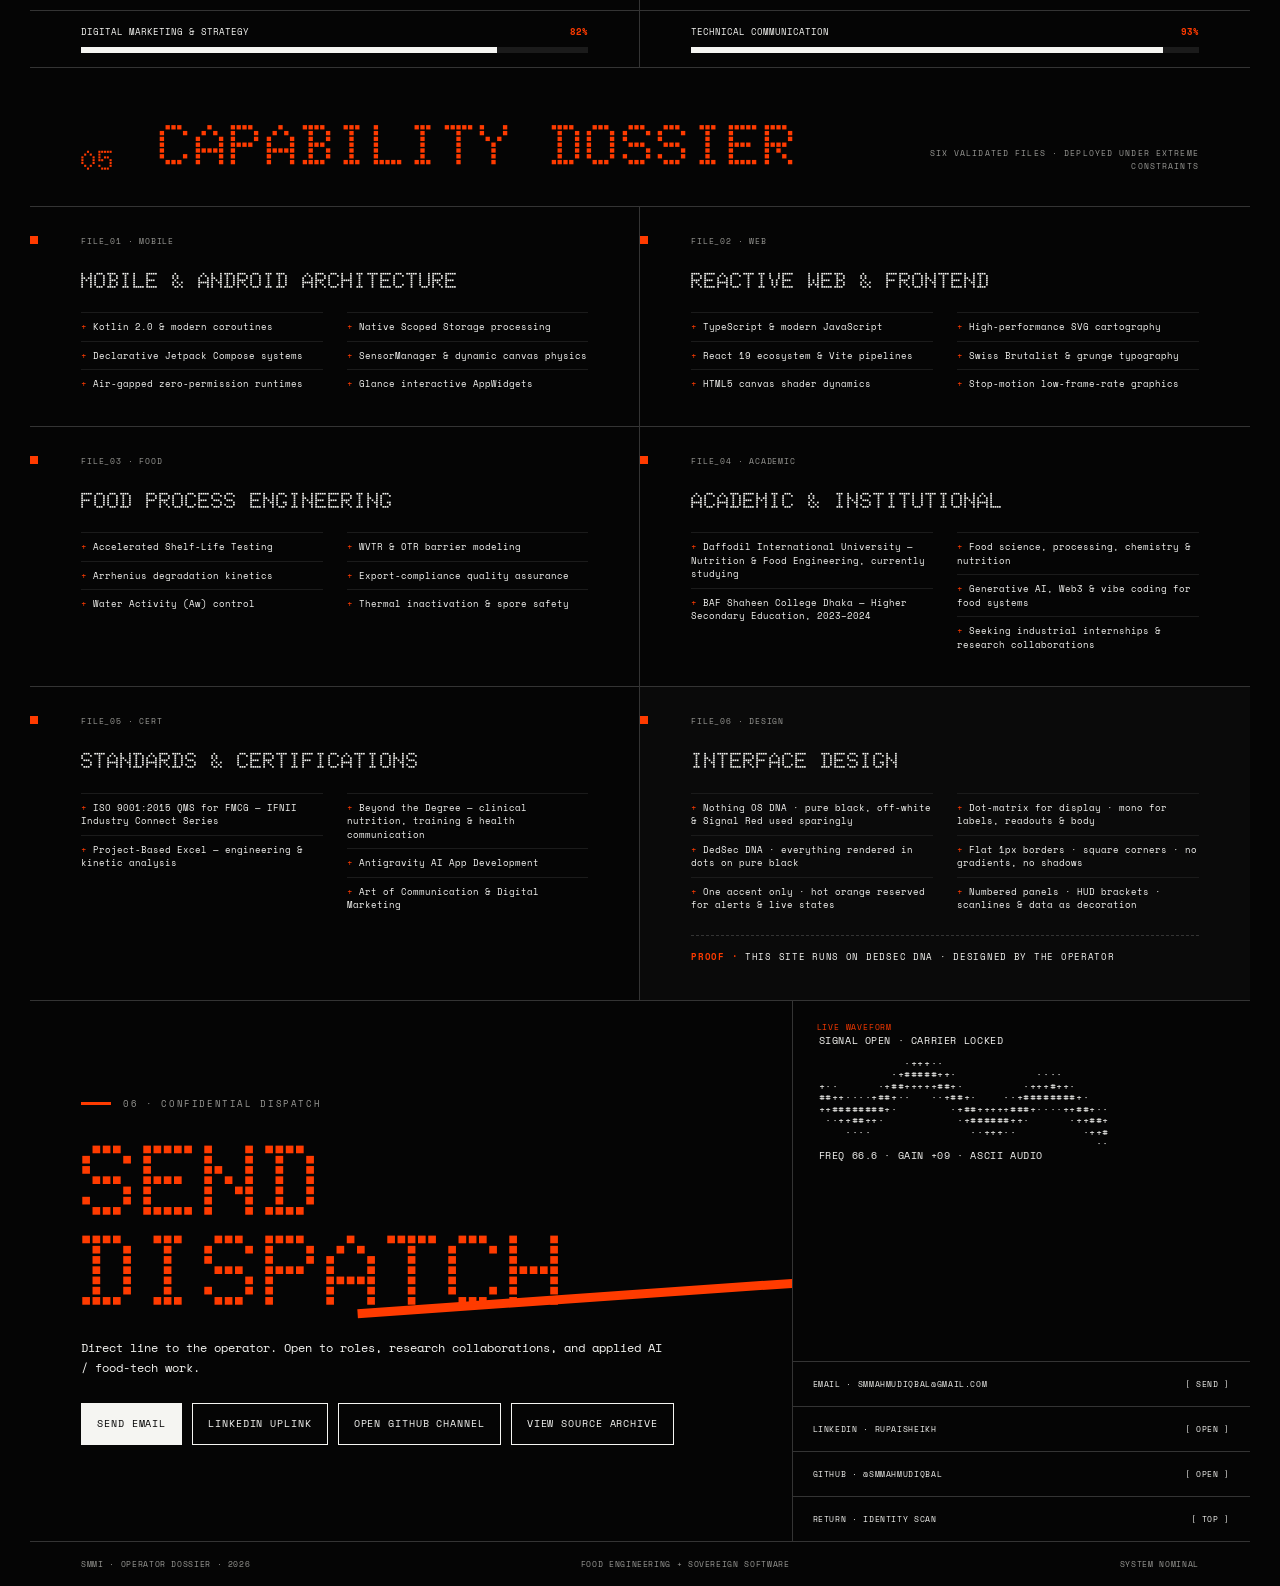
==== commit 94d915a8: "Add Bazaar Price Board as project 13" ====
--- a/index.html
+++ b/index.html
@@ -395,7 +395,7 @@
             <span class="scan-label">skull signal · hostile entity detected</span>
           </div>
           <div class="telemetry">
-            <div><span class="micro">builds</span><b>12</b></div>
+            <div><span class="micro">builds</span><b>13</b></div>
             <div><span class="micro">privacy</span><b>100%</b></div>
             <div><span class="micro">frame</span><b>16.6ms</b></div>
             <div><span class="micro">status</span><b class="cursor">OPEN</b></div>
@@ -422,7 +422,7 @@
       </nav>
       <div class="network-strip" aria-label="Dossier telemetry">
         <span><b>Active sector</b><i id="sectorStatus">00_BOOT</i></span>
-        <span><b>Files visible</b><i id="visibleFiles">12 of 12</i></span>
+        <span><b>Files visible</b><i id="visibleFiles">13 of 13</i></span>
         <span><b>Node</b><i>SMMI_CORE</i></span>
         <span><b>Access</b><i>PUBLIC · READ</i></span>
       </div>
@@ -437,7 +437,7 @@
           </div>
           <div class="readouts">
             <article class="readout"><span class="micro">Academic program</span><b>STUDENT</b><p>Nutrition &amp; Food Engineering at DIU · currently studying</p><i class="signal" aria-hidden="true"></i></article>
-            <article class="readout"><span class="micro">Systems built</span><b>12</b><p>Mobile, web, 3D, kinetics, culture, media, and sensor engines</p><i class="signal" aria-hidden="true"></i></article>
+            <article class="readout"><span class="micro">Systems built</span><b>13</b><p>Mobile, web, 3D, kinetics, culture, media, and sensor engines</p><i class="signal" aria-hidden="true"></i></article>
             <article class="readout"><span class="micro">Air-gapped</span><b>100%</b><p>Zero telemetry · local scoped storage · privacy sovereignty</p><i class="signal" aria-hidden="true"></i></article>
             <article class="readout"><span class="micro">FMCG compliance</span><b>ISO 9001</b><p>Quality Management Systems training through IFNII</p><i class="signal" aria-hidden="true"></i></article>
           </div>
@@ -445,9 +445,9 @@
       </section>
 
       <section id="work" aria-labelledby="work-title">
-        <header class="section-head"><span class="index">02</span><h2 id="work-title">Selected works</h2><p>Twelve built systems · filters expose operating domains</p></header>
+        <header class="section-head"><span class="index">02</span><h2 id="work-title">Selected works</h2><p>Thirteen built systems · filters expose operating domains</p></header>
         <div class="filter-row" aria-label="Filter projects">
-          <button class="filter" data-filter="all" aria-pressed="true">All · 12</button>
+          <button class="filter" data-filter="all" aria-pressed="true">All · 13</button>
           <button class="filter" data-filter="ai" aria-pressed="false">AI + models</button>
           <button class="filter" data-filter="mobile" aria-pressed="false">Mobile</button>
           <button class="filter" data-filter="web" aria-pressed="false">Web systems</button>
@@ -465,6 +465,7 @@
           <article class="project" data-tags="web"><div class="project-index"><span class="num">10</span></div><div class="eyebrow">Status: online · interactive</div><h3>Y2K POSTER PORTFOLIO</h3><p class="sub">Poster-console portfolio · Web system</p><button class="dossier-toggle" type="button" aria-expanded="false" aria-controls="dossier-10"><span class="dt-label">Open dossier</span><span class="dt-mark" aria-hidden="true">+</span></button><div class="dossier" id="dossier-10"><div class="dossier-inner"><p class="desc">A second complete portfolio built as a living Y2K poster — projects play like tracks in a media deck (tracklist + stage, Prev/Next, arrow keys, autoplay), skills stay hidden behind a RUN SYSTEM SCAN diagnostics sequence, 28 certifications open as upgrade modules, and a single INVERT switch flips the whole poster black ↔ white. Chrome inflated typography, wireframe globes, barcodes — a completely different machine from this dossier, same operator.</p><p class="impact"><b>IMPACT</b>Two live portfolios, two design systems, zero templates — proof the operator builds the showcase as well as the work.</p><div class="tags"><span class="tag">Chrome typography</span><span class="tag">Interactive console</span><span class="tag">Poster system</span><span class="tag">Single-file web</span></div><div class="project-foot"><span>mode: interactive</span><a href="https://muse.ai/s/poster-portfolio-bxs6dxgxbxxxavzxh" target="_blank" rel="noopener noreferrer">Open live version</a></div></div></div></article>
           <article class="project" data-tags="web"><div class="project-index"><span class="num">11</span></div><div class="eyebrow">Status: online · single file</div><h3>MATRICE</h3><p class="sub">Nutritional Specification Engine &amp; FDA Claim Studio</p><button class="dossier-toggle" type="button" aria-expanded="false" aria-controls="dossier-11"><span class="dt-label">Open dossier</span><span class="dt-mark" aria-hidden="true">+</span></button><div class="dossier" id="dossier-11"><div class="dossier-inner"><p class="desc">A nutritional specification engine and FDA claim studio built on the FDA 2016 nutrition label rules (21 CFR 101.9): a 15-ingredient database with Atwater energy split and four presets, a claim audit under Subpart D with the 101.13(h) disqualifier check, a FASTER Act Major 9 allergen radar, and high-resolution PNG/JPG label export.</p><p class="impact"><b>IMPACT</b>Nutrition labels generated to FDA 2016 spec — every nutrient claim audited against Subpart D before it reaches the pack.</p><div class="tags"><span class="tag">21 CFR 101.9</span><span class="tag">Subpart D claims</span><span class="tag">Allergen radar</span><span class="tag">Atwater split</span><span class="tag">Single-file HTML</span></div><div class="project-foot"><span>branch: main</span><span class="foot-links"><a href="https://github.com/SMMahmudIqbal/matrice-engine" target="_blank" rel="noopener noreferrer">Inspect source</a><a class="live" href="https://fda-nutrition-label-generator.vercel.app" target="_blank" rel="noopener noreferrer">Open live app →</a></span></div></div></div></article>
           <article class="project" data-tags="web"><div class="project-index"><span class="num">12</span></div><div class="eyebrow">Status: online · Oct 2026</div><h3>BD Label Studio</h3><p class="sub">Bangladesh-first nutrition label generator</p><button class="dossier-toggle" type="button" aria-expanded="false" aria-controls="dossier-12"><span class="dt-label">Open dossier</span><span class="dt-mark" aria-hidden="true">+</span></button><div class="dossier" id="dossier-12"><div class="dossier-inner"><p class="desc">A Bangladesh-first nutrition label generator. Enter product info and nutrition values per 100g, and it produces a clean print-ready nutrition panel with per-100g and per-serving columns, a Bangla/English toggle, editable reference values, and a live BFSA/BSTI compliance checklist. A trans-fat warning fires at Bangladesh's 2% cap, labels export as PNG and SVG, and up to 10 labels save in the browser — no accounts, no payments.</p><p class="impact"><b>IMPACT</b>Print-ready Bangladesh nutrition panels in minutes — compliance checked live as you type, in Bangla or English.</p><div class="tags"><span class="tag">Per-100g · per-serving</span><span class="tag">Bangla / English</span><span class="tag">BFSA · BSTI checklist</span><span class="tag">Trans-fat 2% cap</span><span class="tag">PNG · SVG export</span></div><div class="project-foot"><span>built: Oct 2026</span><span class="foot-links"><a class="live" href="https://bd-label-studio-rupai2.vercel.app" target="_blank" rel="noopener noreferrer">Open live app →</a></span></div></div></div></article>
+          <article class="project" data-tags="web"><div class="project-index"><span class="num">13</span></div><div class="eyebrow">Status: online · daily</div><h3>Bazaar Price Board</h3><p class="sub">Daily bazaar price board for Dhaka</p><button class="dossier-toggle" type="button" aria-expanded="false" aria-controls="dossier-13"><span class="dt-label">Open dossier</span><span class="dt-mark" aria-hidden="true">+</span></button><div class="dossier" id="dossier-13"><div class="dossier-inner"><p class="desc">A daily bazaar price board for Dhaka with today's prices for 55 items from the TCB daily retail market price report, plus super shop deals across 457 rows and 56 variants from Shwapno, Chaldal, Agora, Meena Bazar and Unimart (Gulshan-2). A live Agora scan runs on page open with a SCAN LIVE button, English and Bangla search with category chips, deals grouped by variant with the cheapest tagged, night mode, and small photos for the top 20 staples.</p><p class="impact"><b>IMPACT</b>Today's TCB prices and super shop deals for Dhaka in one board — live Agora scan on open, cheapest deal tagged per variant.</p><div class="tags"><span class="tag">TCB daily prices</span><span class="tag">55 items</span><span class="tag">457 deal rows · 56 variants</span><span class="tag">Live Agora scan</span><span class="tag">Bangla / English</span><span class="tag">Night mode</span></div><div class="project-foot"><span>coverage: Dhaka</span><span class="foot-links"><a class="live" href="https://bazaar-price-board-rupai2.vercel.app" target="_blank" rel="noopener noreferrer">Open live app →</a></span></div></div></div></article>
         </div>
       </section>
 
@@ -722,7 +723,7 @@
             '> ESTABLISHING UPLINK ............ OK',
             '> OPERATOR FILE: S. M. MAHMUD IQBAL',
             '> DECRYPTING DOSSIER ............. OK',
-            '> LOADING 12 WORK FILES .......... OK',
+            '> LOADING 13 WORK FILES .......... OK',
             '> ACCESS GRANTED'
           ];
           var bootIdx=0;
@@ -784,7 +785,7 @@
         var visible=0;
         filters.forEach(function(b){b.setAttribute('aria-pressed',String(b===button));});
         projects.forEach(function(card){var tags=card.getAttribute('data-tags')||'';var hidden=value!=='all'&&tags.indexOf(value)===-1;card.classList.toggle('hidden',hidden);if(!hidden){visible++;}});
-        visibleFiles.textContent=String(visible).padStart(2,'0')+' of 12';
+        visibleFiles.textContent=String(visible).padStart(2,'0')+' of 13';
       });});
 
       var skills=document.querySelectorAll('.meter i');
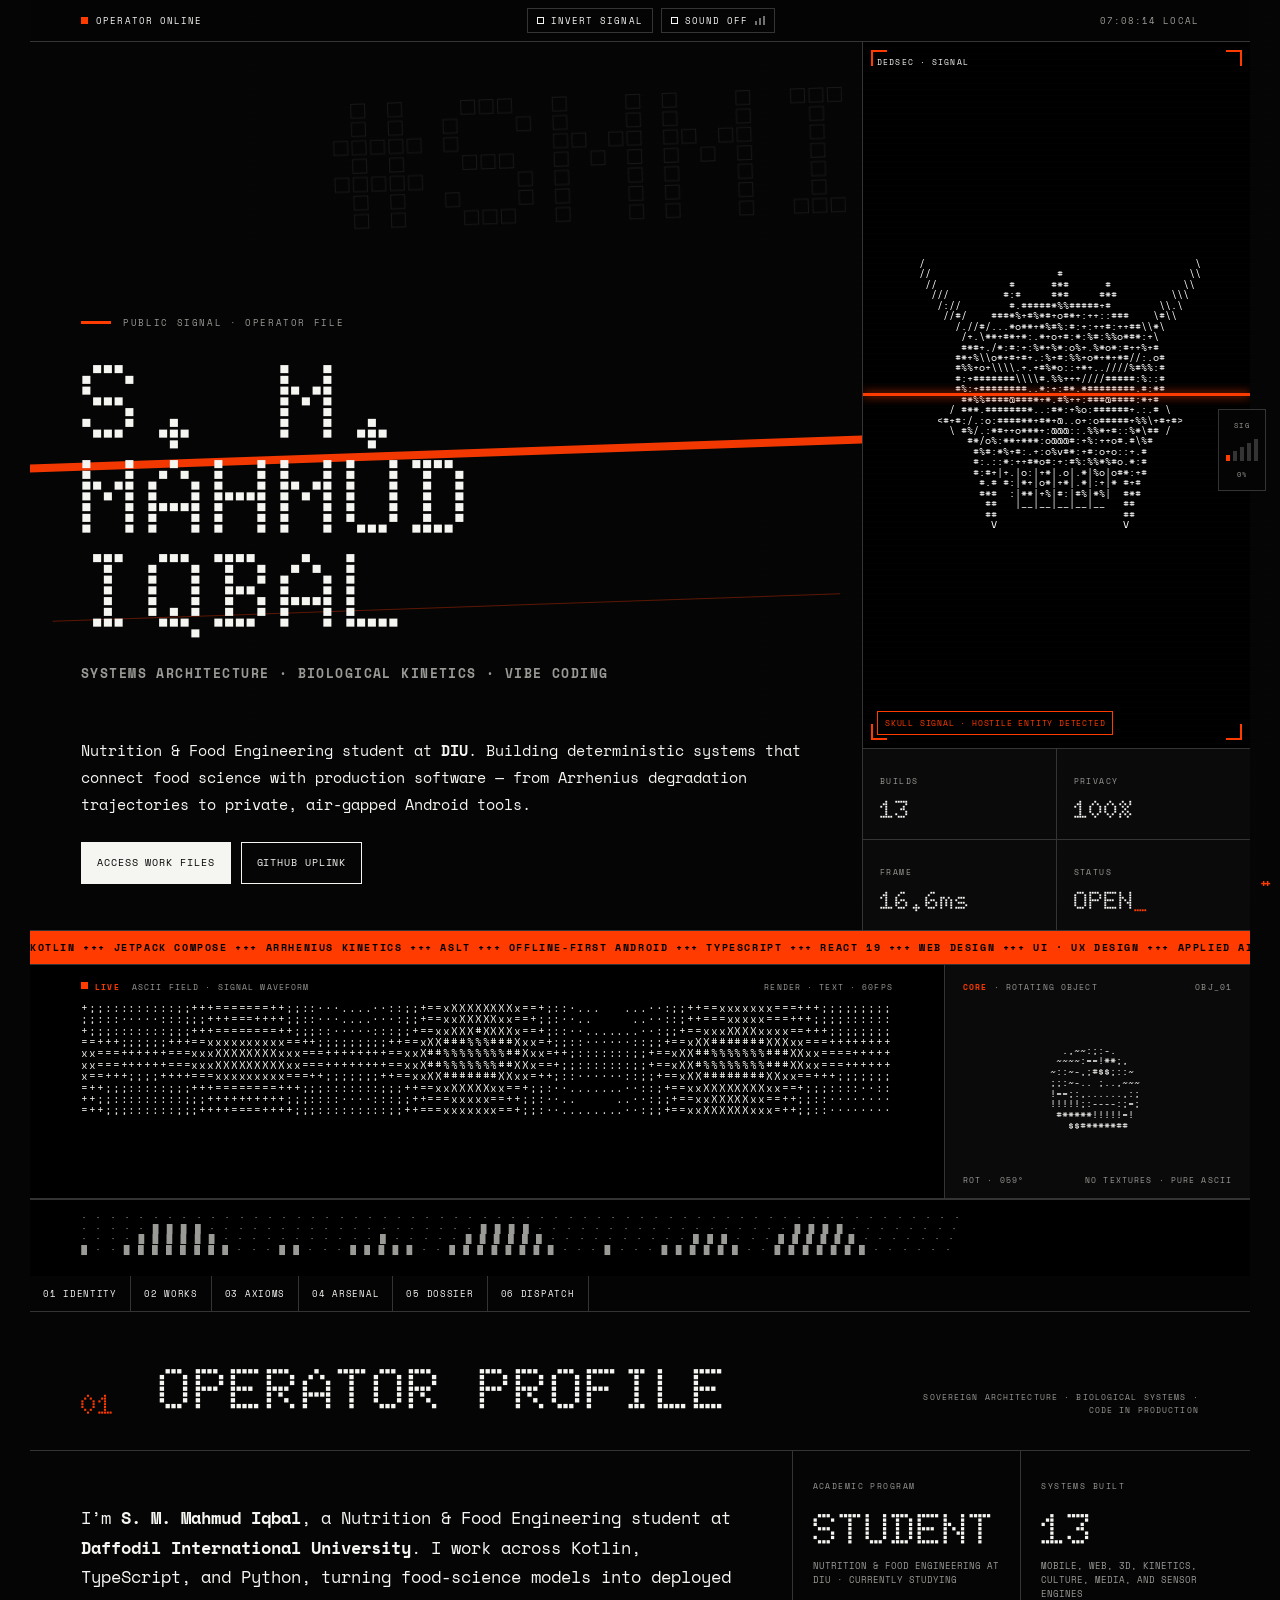
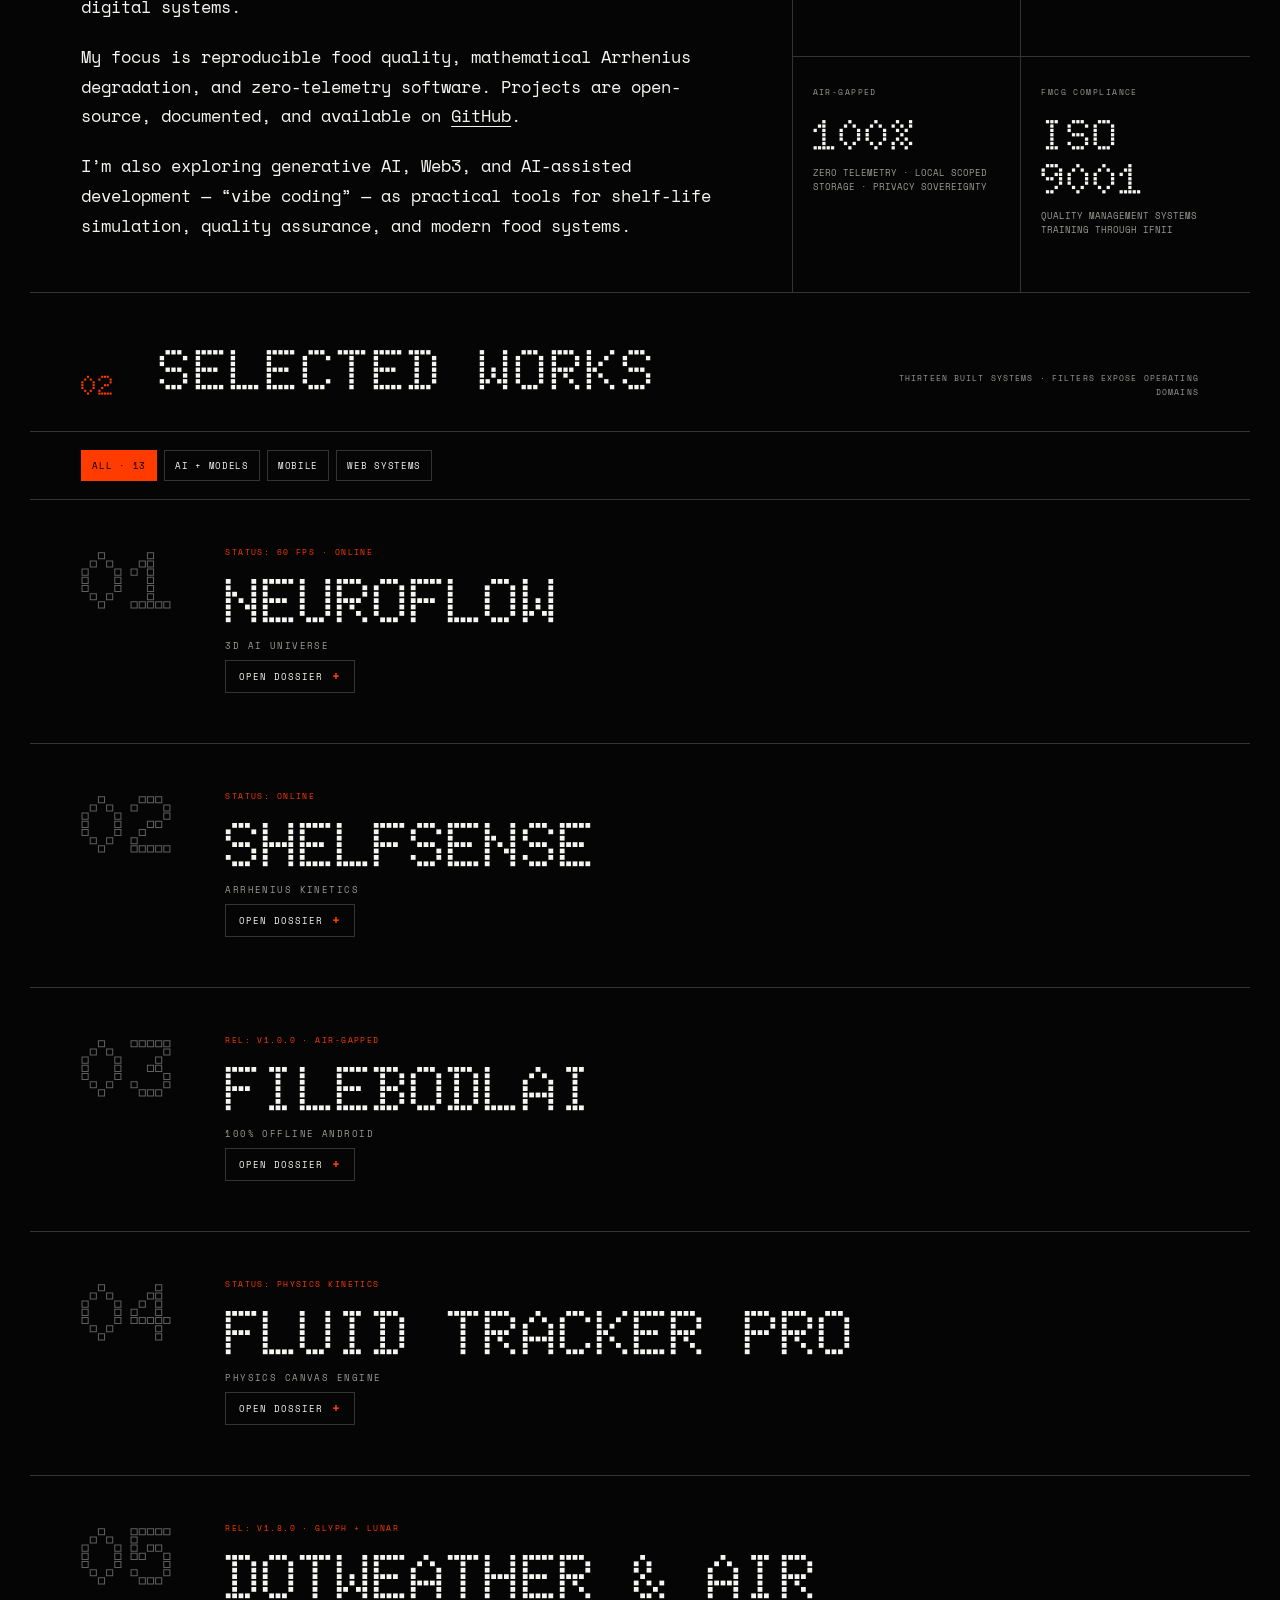
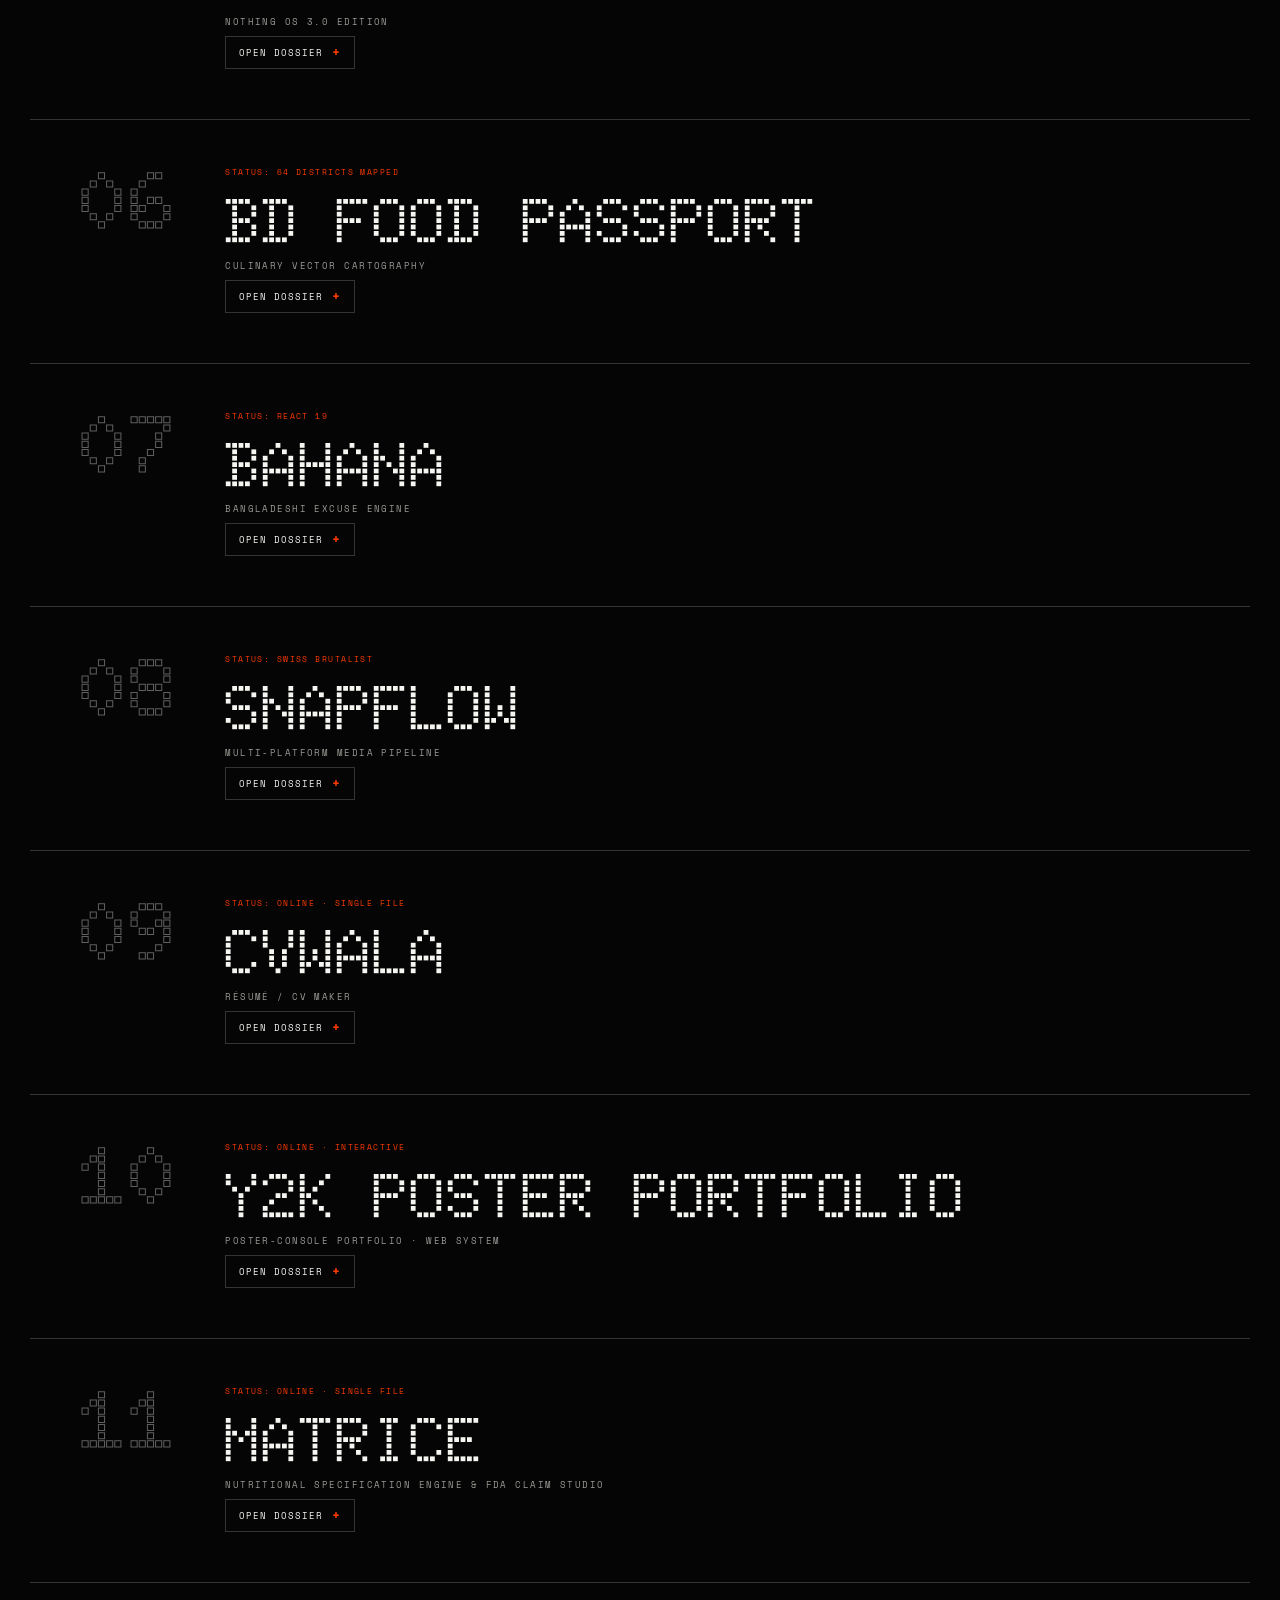
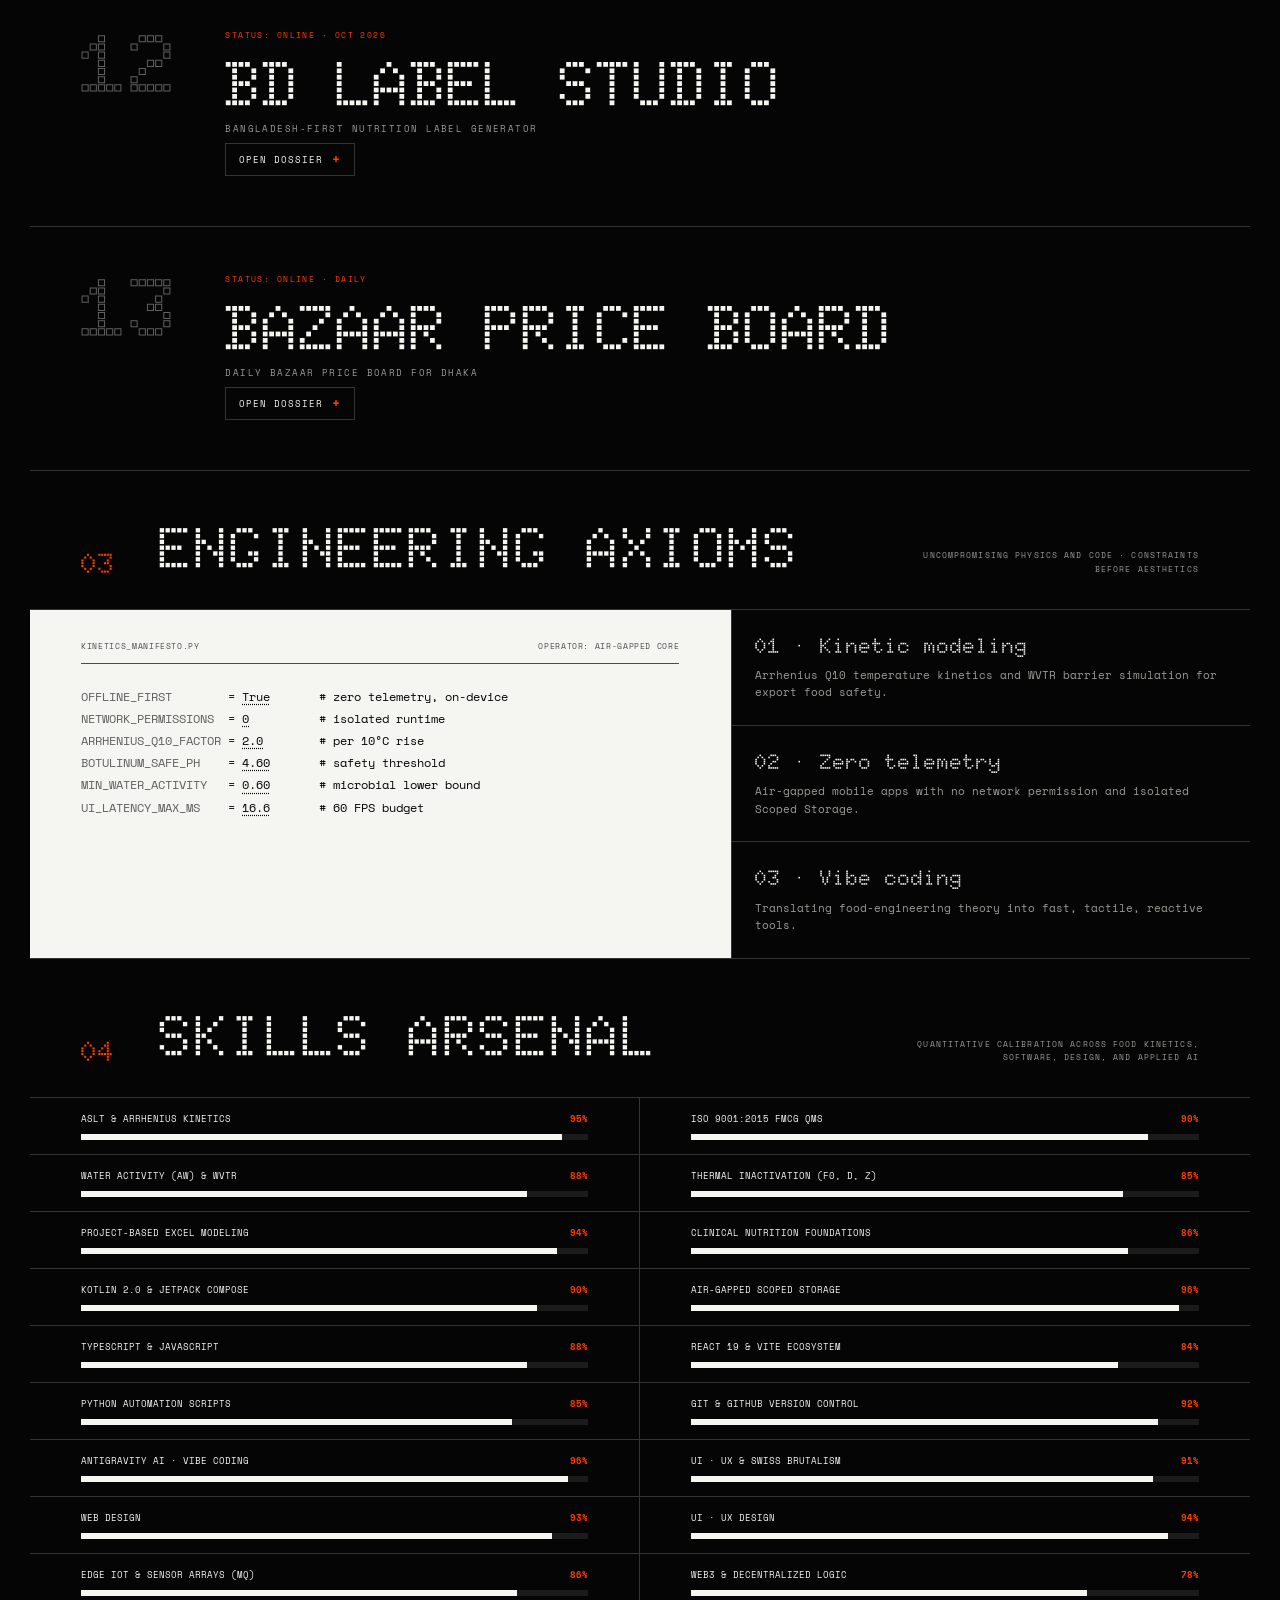
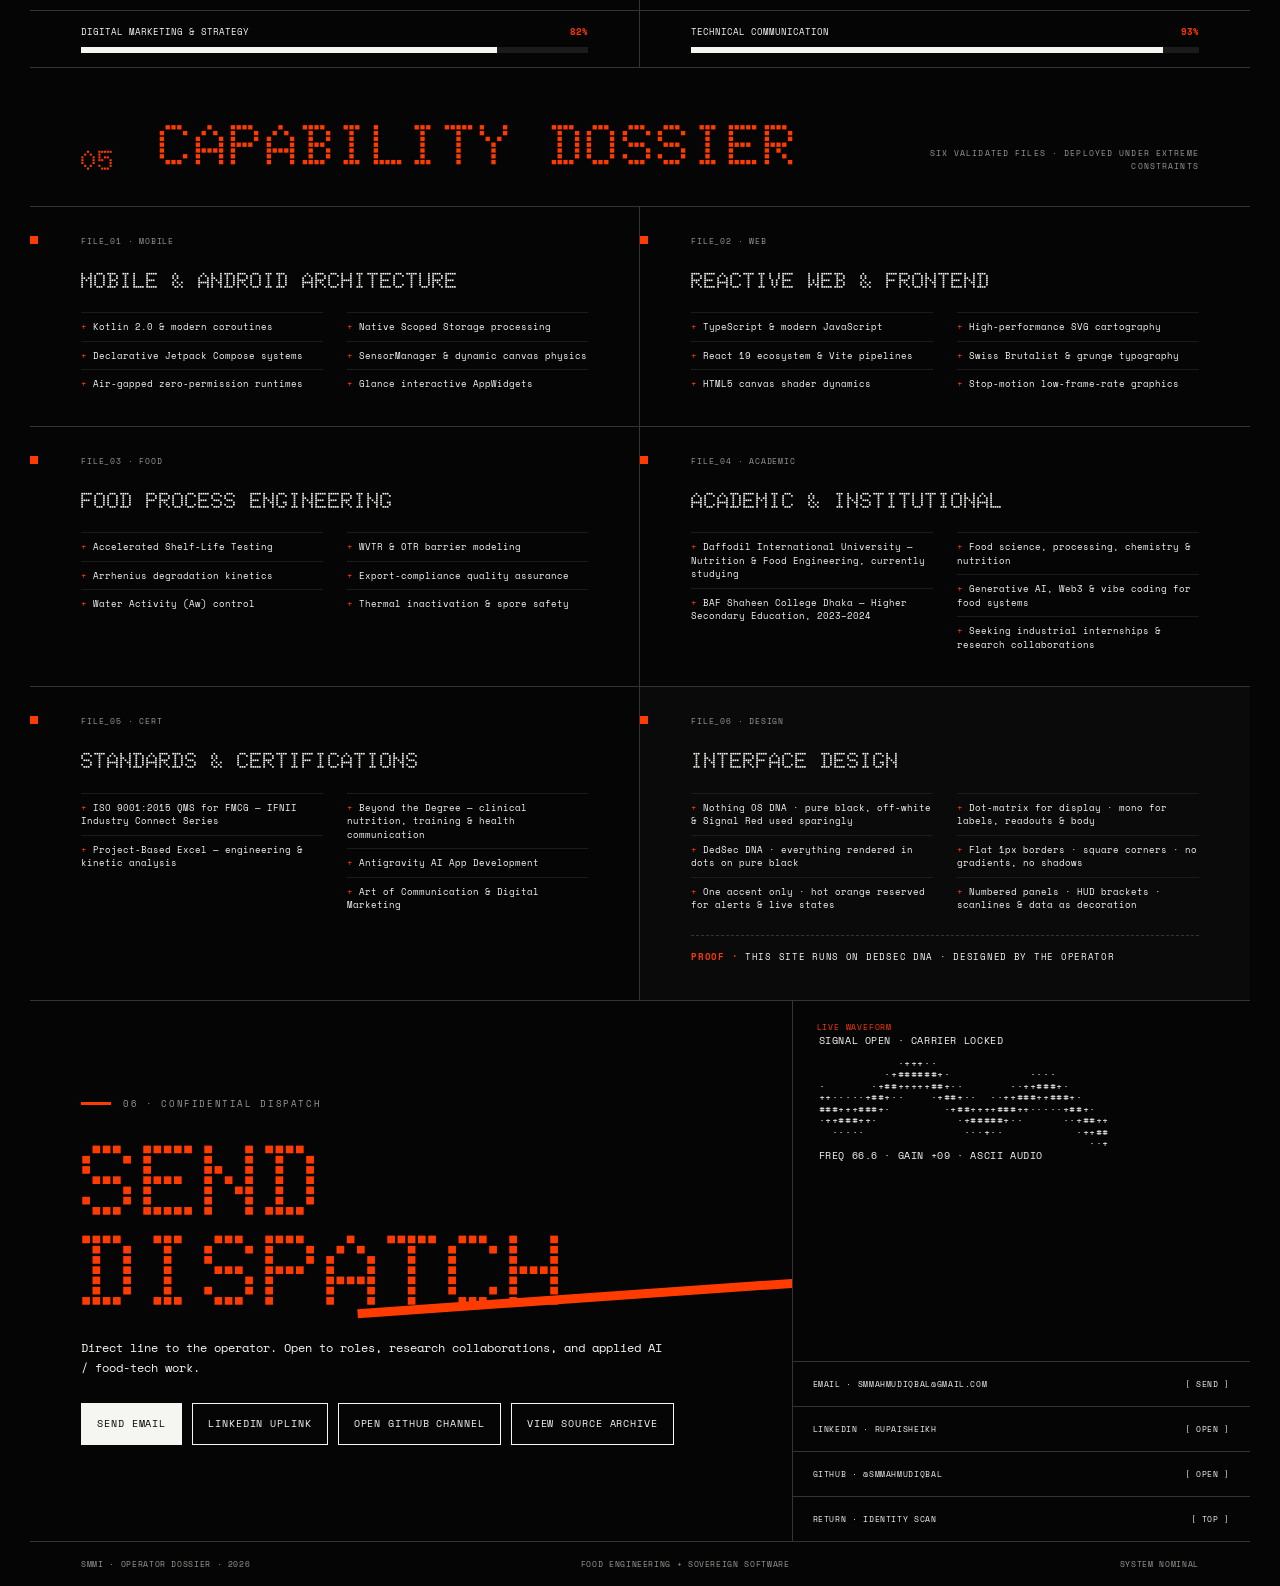
==== commit eb37cc0b: "Rename portfolio.html to index.html" ====
--- a/index.html
+++ b/index.html
@@ -147,10 +147,14 @@
     body.booting{overflow:hidden}
     .boot{position:fixed;inset:0;z-index:200;display:flex;align-items:center;justify-content:center;padding:24px;background:#000;transition:opacity .35s ease}
     .boot.done{opacity:0;pointer-events:none}
-    .boot-inner{width:min(560px,100%)}
+    .boot-inner{width:min(680px,100%)}
+    .boot-word{margin:0 0 16px;white-space:pre;font-family:"Space Mono",monospace;font-size:clamp(11px,3.4vw,17px);line-height:1.15;letter-spacing:.18em;color:var(--fg)}
+    .boot-skeleton{margin:0 0 16px;white-space:pre;overflow:hidden;font-family:"Space Mono",monospace;font-size:clamp(6.4px,1.9vw,11px);line-height:1.3;letter-spacing:.08em;color:#c9c9c4}
+    .boot-word.lit,.boot-skeleton.lit{color:var(--accent);transition:color .18s ease}
+    @media(max-width:680px){.boot-word{font-size:12px}.boot-skeleton{font-size:5.8px;line-height:1.25}}
     .boot-head{display:flex;align-items:center;gap:12px;margin-bottom:18px;font-size:9px;letter-spacing:.14em;text-transform:uppercase;color:var(--accent)}
     .boot-head:before{content:"";width:30px;height:3px;background:var(--accent)}
-    .boot-lines{min-height:150px;margin:0;white-space:pre-wrap;font-family:"Space Mono",monospace;font-size:clamp(11px,2.6vw,13px);line-height:2.1;color:var(--fg)}
+    .boot-lines{min-height:144px;margin:0;white-space:pre-wrap;font-family:"Space Mono",monospace;font-size:clamp(11px,2.6vw,12.5px);line-height:1.95;color:var(--fg)}
     .boot-lines:after{content:"_";color:var(--accent);animation:blink 1s steps(1) infinite}
     .boot-skip{margin-top:20px;font-size:8px;letter-spacing:.12em;text-transform:uppercase;color:var(--muted)}
     @keyframes blink{50%{opacity:0}}
@@ -321,15 +325,12 @@
   <canvas id="rainCanvas" aria-hidden="true"></canvas>
   <div class="boot" id="boot" aria-hidden="true">
     <div class="boot-inner">
-      <div class="boot-head">DEDSEC · Signal boot</div>
-      <pre class="boot-art" aria-hidden="true">      ▄████▄
-    ██●████●██
-    ██████████
-     ██ ██ ██
-     ▀ ▀ ▀ ▀</pre>
+      <div class="boot-head">DEDSEC · Signal boot · ASCII reveal</div>
+      <pre class="boot-word" id="bootWord" aria-hidden="true"></pre>
+      <pre class="boot-skeleton" id="bootSkeleton" aria-hidden="true"></pre>
       <pre class="boot-lines" id="bootLines"></pre>
       <div class="boot-bar" aria-hidden="true"><i id="bootBarFill"></i></div>
-      <div class="boot-bar-label"><span>Decrypting dossier</span><span id="bootPct">0%</span></div>
+      <div class="boot-bar-label"><span>Rendering dossier · ASCII reveal</span><span id="bootPct">0%</span></div>
       <div class="boot-skip">Click anywhere to skip</div>
     </div>
   </div>
@@ -719,29 +720,140 @@
         if(reducedMotion){
           endBoot();
         }else{
+          /* ASCII REVEAL LOADER: a glyph-noise skeleton of the page layout
+             (hero, skull panel, nav, project rows) fills in cell by cell
+             while the SMMI wordmark scrambles in above it. */
           var bootText=[
             '> ESTABLISHING UPLINK ............ OK',
+            '> RENDERING ASCII SKELETON ....... OK',
             '> OPERATOR FILE: S. M. MAHMUD IQBAL',
             '> DECRYPTING DOSSIER ............. OK',
             '> LOADING 13 WORK FILES .......... OK',
             '> ACCESS GRANTED'
           ];
+          var bootLogAt=[2,18,38,58,78,92];
           var bootIdx=0;
           var bootFill=document.getElementById('bootBarFill');
           var bootPct=document.getElementById('bootPct');
+          var wordEl=document.getElementById('bootWord');
+          var skelEl=document.getElementById('bootSkeleton');
+          var GLYPHS='.:*+x#%@01/=';
+          function rep(ch,n){var s='';for(var i=0;i<n;i++){s+=ch;}return s;}
+          function rndGlyph(){return GLYPHS.charAt(Math.floor(Math.random()*GLYPHS.length));}
+          /* Wordmark: SMMI drawn as 5-row letterforms */
+          var LTRS={
+            S:[' ####','#    ',' ### ','    #','#### '],
+            M:['#   #','## ##','# # #','#   #','#   #'],
+            I:['#####','  #  ','  #  ','  #  ','#####']
+          };
+          var wordRows=[];
+          for(var wr=0;wr<5;wr++){wordRows.push(LTRS.S[wr]+' '+LTRS.M[wr]+' '+LTRS.M[wr]+' '+LTRS.I[wr]);}
+          var wordThresh=[];
+          wordRows.forEach(function(row){
+            var trow=[];
+            for(var wc=0;wc<row.length;wc++){
+              trow.push(row.charAt(wc)==='#'?(wc/row.length)*0.72+Math.random()*0.28:-1);
+            }
+            wordThresh.push(trow);
+          });
+          /* Skeleton wireframe of the real page, 62 cells wide inside borders.
+             '#' cells are fillable; everything else is fixed structure. */
+          var CW=62;
+          var BORD='+'+rep('-',CW)+'+';
+          function brow(content){var c=content;while(c.length<CW){c+=' ';}return '|'+c.slice(0,CW)+'|';}
+          function hrow(left,right){
+            if(left===0){return brow(' '+rep(' ',CW-2-right)+rep('#',right)+' ');}
+            return brow(' '+rep('#',left)+rep(' ',CW-2-left-right)+rep('#',right)+' ');
+          }
+          function prow(num,sub){
+            if(sub){return brow('    '+rep('#',11)+'   '+rep('#',22));}
+            return brow(' '+num+' '+rep('#',18)+'   '+rep('#',30));
+          }
+          var hdrLine=' SMMI :: OPERATOR DOSSIER';
+          hdrLine+=rep(' ',CW-hdrLine.length-5)+'####';
+          var btnLine=' [########] [########]';
+          btnLine+=rep(' ',CW-btnLine.length-12)+'### ### ###'+' ';
+          var skelRows=[
+            BORD,
+            brow(hdrLine),
+            BORD,
+            hrow(26,24),
+            hrow(30,24),
+            hrow(22,24),
+            hrow(0,24),
+            hrow(24,24),
+            brow(btnLine),
+            BORD,
+            brow(' ##  ######  ######  ######  ######  ######'),
+            BORD,
+            prow('01',false),prow('01',true),
+            prow('02',false),prow('02',true),
+            prow('03',false),prow('03',true),
+            BORD
+          ];
+          var skelTotal=0;
+          skelRows.forEach(function(row){for(var i=0;i<row.length;i++){if(row.charAt(i)==='#'){skelTotal++;}}});
+          var skelThresh=[];var skelOrder=0;
+          skelRows.forEach(function(row){
+            var trow=[];
+            for(var i=0;i<row.length;i++){
+              if(row.charAt(i)==='#'){trow.push((skelOrder/skelTotal)*0.82+Math.random()*0.18);skelOrder++;}
+              else{trow.push(-1);}
+            }
+            skelThresh.push(trow);
+          });
+          function renderWord(p){
+            var out=[];
+            for(var r=0;r<wordRows.length;r++){
+              var line='';
+              for(var c=0;c<wordRows[r].length;c++){
+                var ch=wordRows[r].charAt(c);
+                if(ch!=='#'){line+=' ';}
+                else if(p>=wordThresh[r][c]){line+='#';}
+                else{line+=rndGlyph();}
+              }
+              out.push(line);
+            }
+            if(wordEl){wordEl.textContent=out.join('\n');}
+          }
+          function renderSkel(p){
+            var out=[];
+            for(var r=0;r<skelRows.length;r++){
+              var line='';
+              for(var c=0;c<skelRows[r].length;c++){
+                var ch=skelRows[r].charAt(c);
+                if(ch!=='#'){line+=ch;}
+                else if(p>=skelThresh[r][c]){line+='#';}
+                else{
+                  var rv=Math.random();
+                  line+=rv<0.55?'\u00B7':(rv<0.75?':':(rv<0.9?'*':rndGlyph()));
+                }
+              }
+              out.push(line);
+            }
+            if(skelEl){skelEl.textContent=out.join('\n');}
+          }
+          var prog=0;
+          renderWord(0);renderSkel(0);
           var bootTimer=setInterval(function(){
             if(bootDone){clearInterval(bootTimer);return;}
-            if(bootIdx<bootText.length){
+            prog=Math.min(100,prog+1.1+Math.random()*1.9);
+            var p=prog/100;
+            renderWord(p);renderSkel(p);
+            while(bootIdx<bootText.length&&prog>=bootLogAt[bootIdx]){
               bootLines.textContent+=(bootIdx?'\n':'')+bootText[bootIdx];
               bootIdx++;
-              var pct=Math.round((bootIdx/bootText.length)*100);
-              if(bootFill){bootFill.style.width=pct+'%';}
-              if(bootPct){bootPct.textContent=pct+'%';}
-            }else{
+            }
+            if(bootFill){bootFill.style.width=prog+'%';}
+            if(bootPct){bootPct.textContent=Math.floor(prog)+'%';}
+            if(prog>=100){
               clearInterval(bootTimer);
-              setTimeout(endBoot,170);
+              renderWord(1);renderSkel(1);
+              if(wordEl){wordEl.classList.add('lit');}
+              if(skelEl){skelEl.classList.add('lit');}
+              setTimeout(endBoot,240);
             }
-          },92);
+          },40);
         }
       }
 
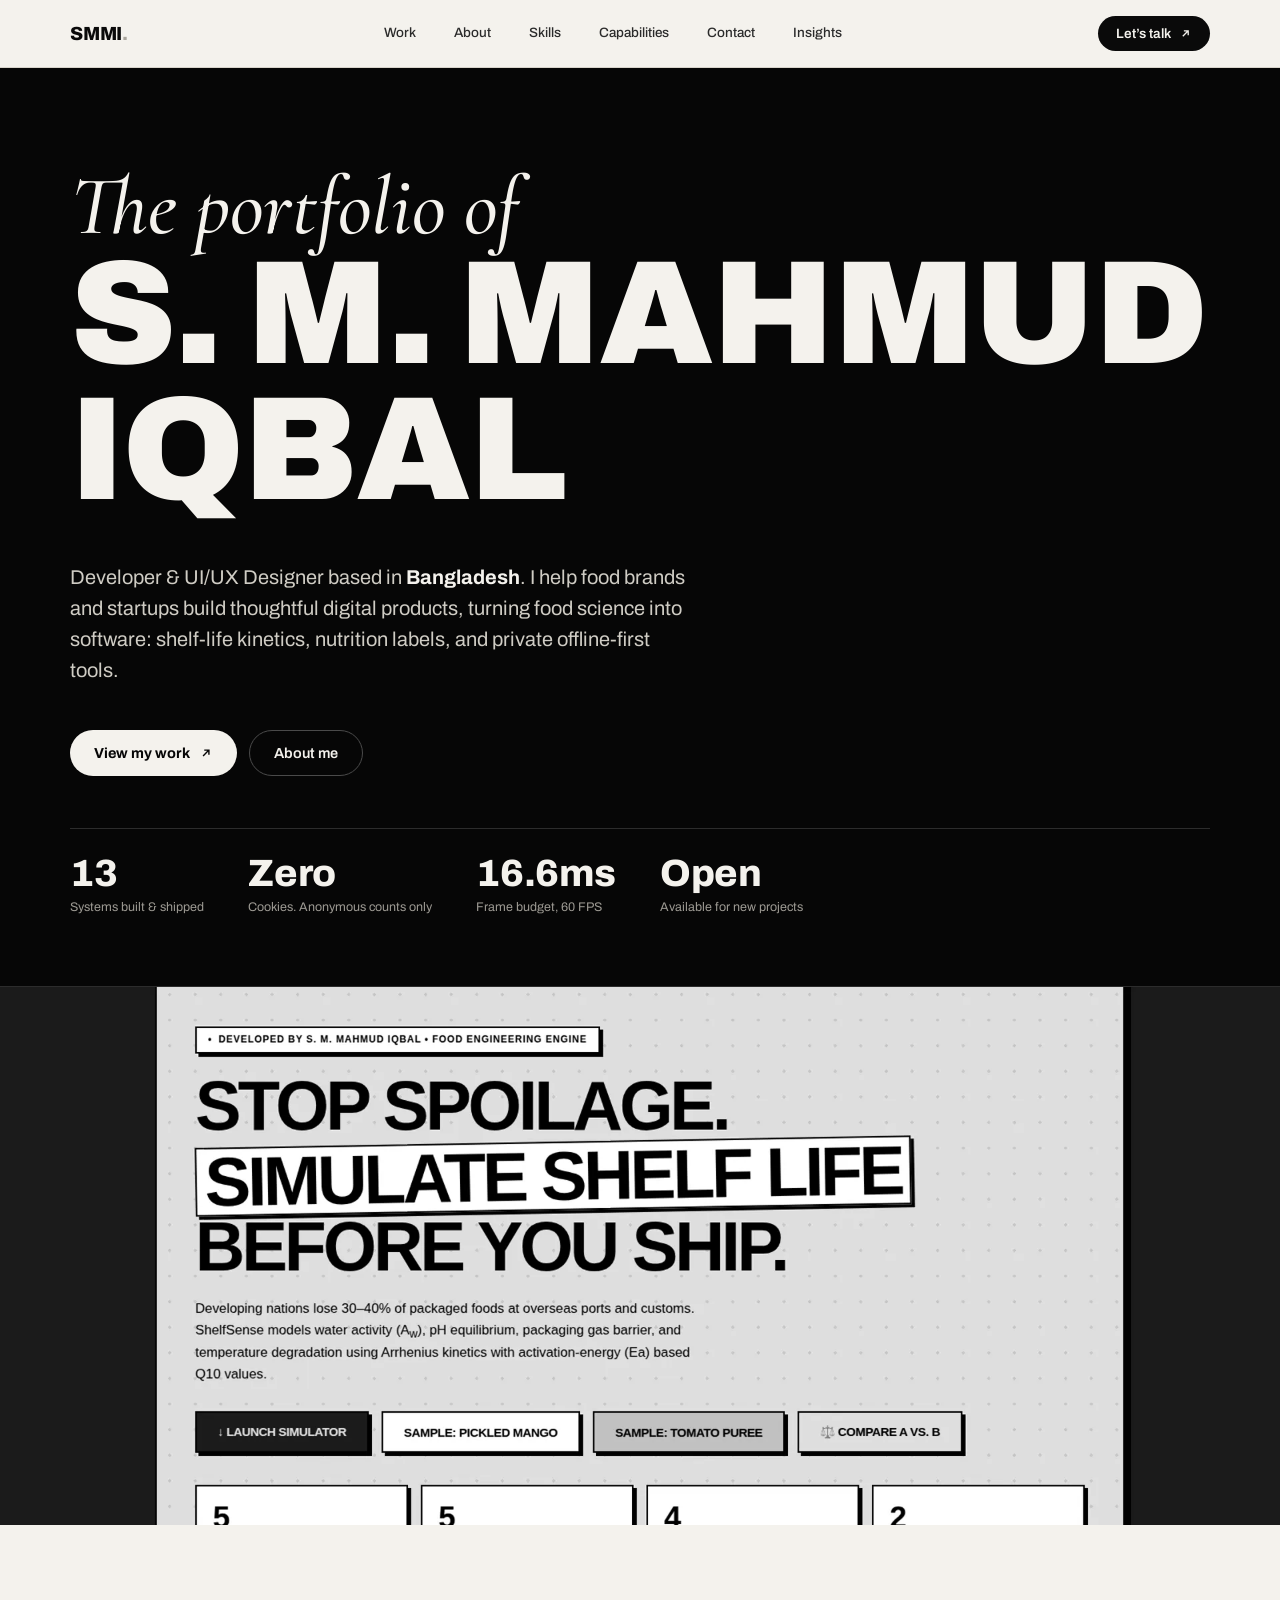
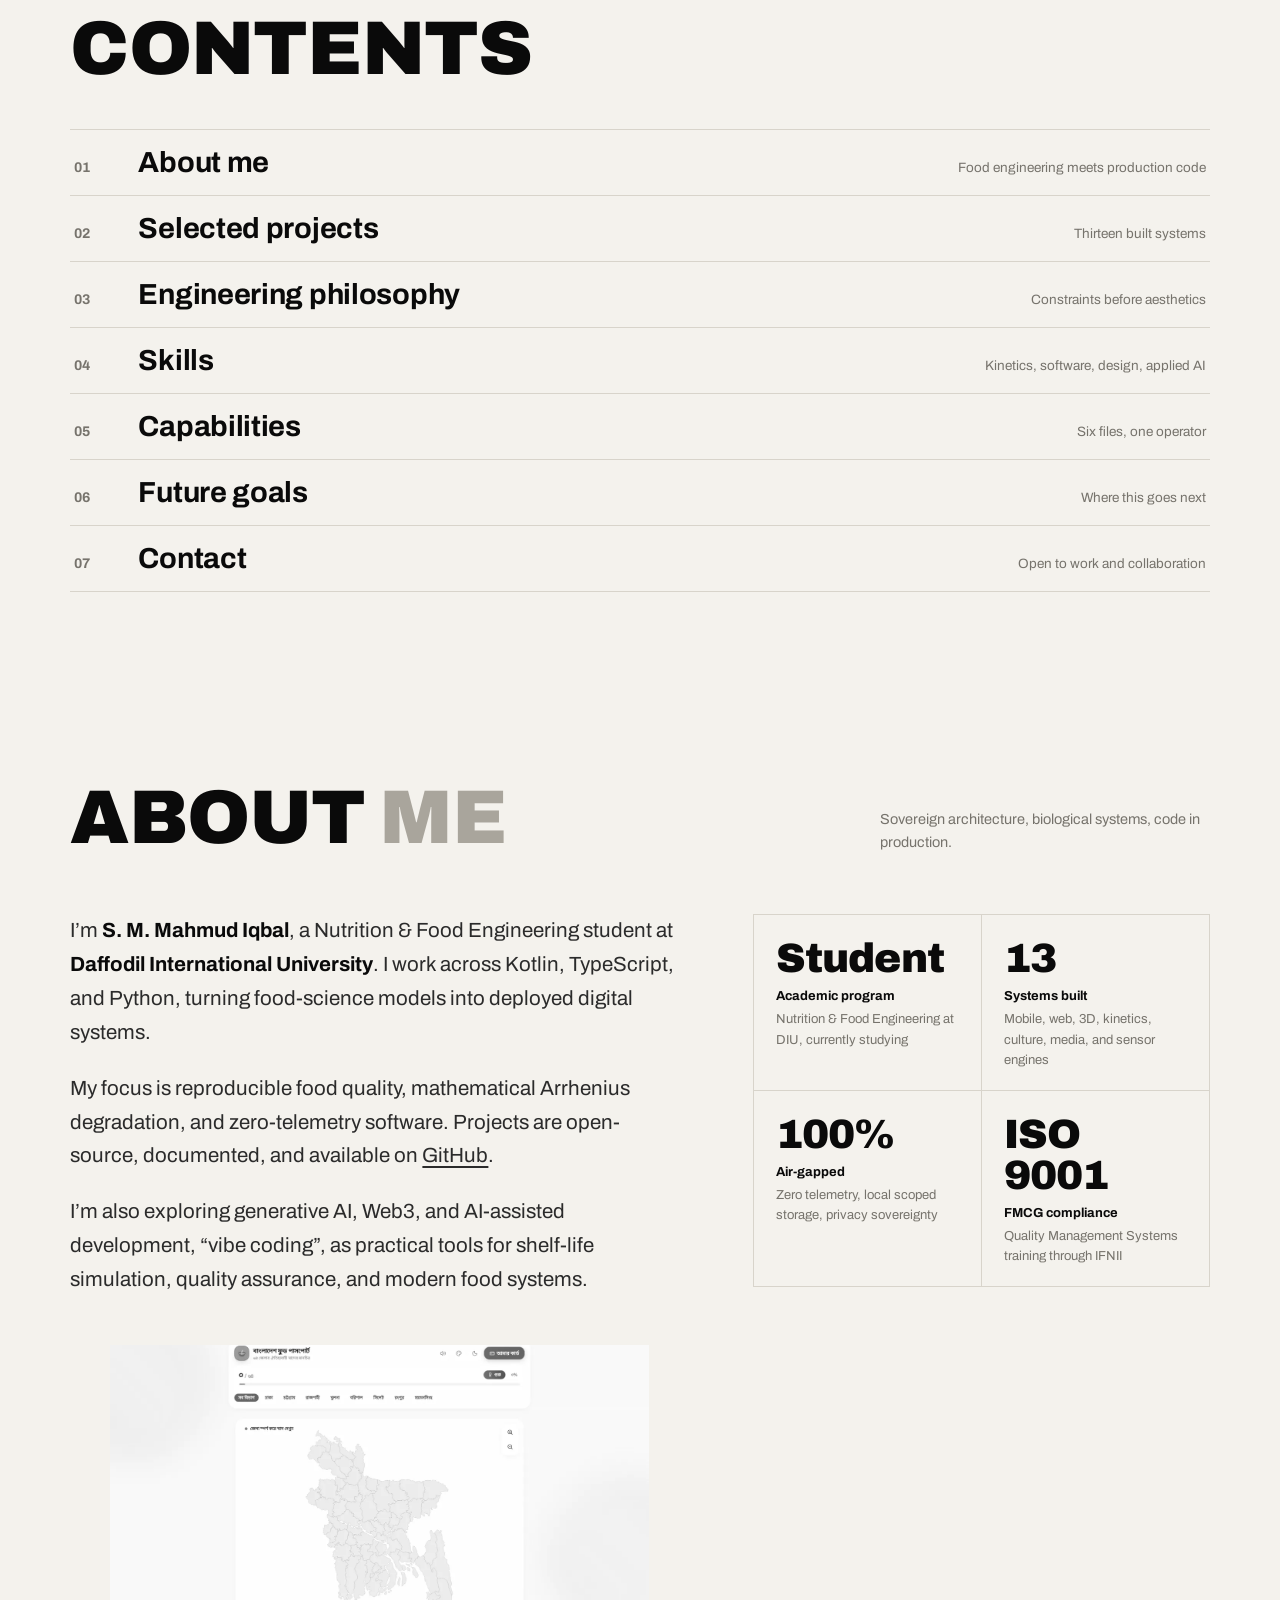
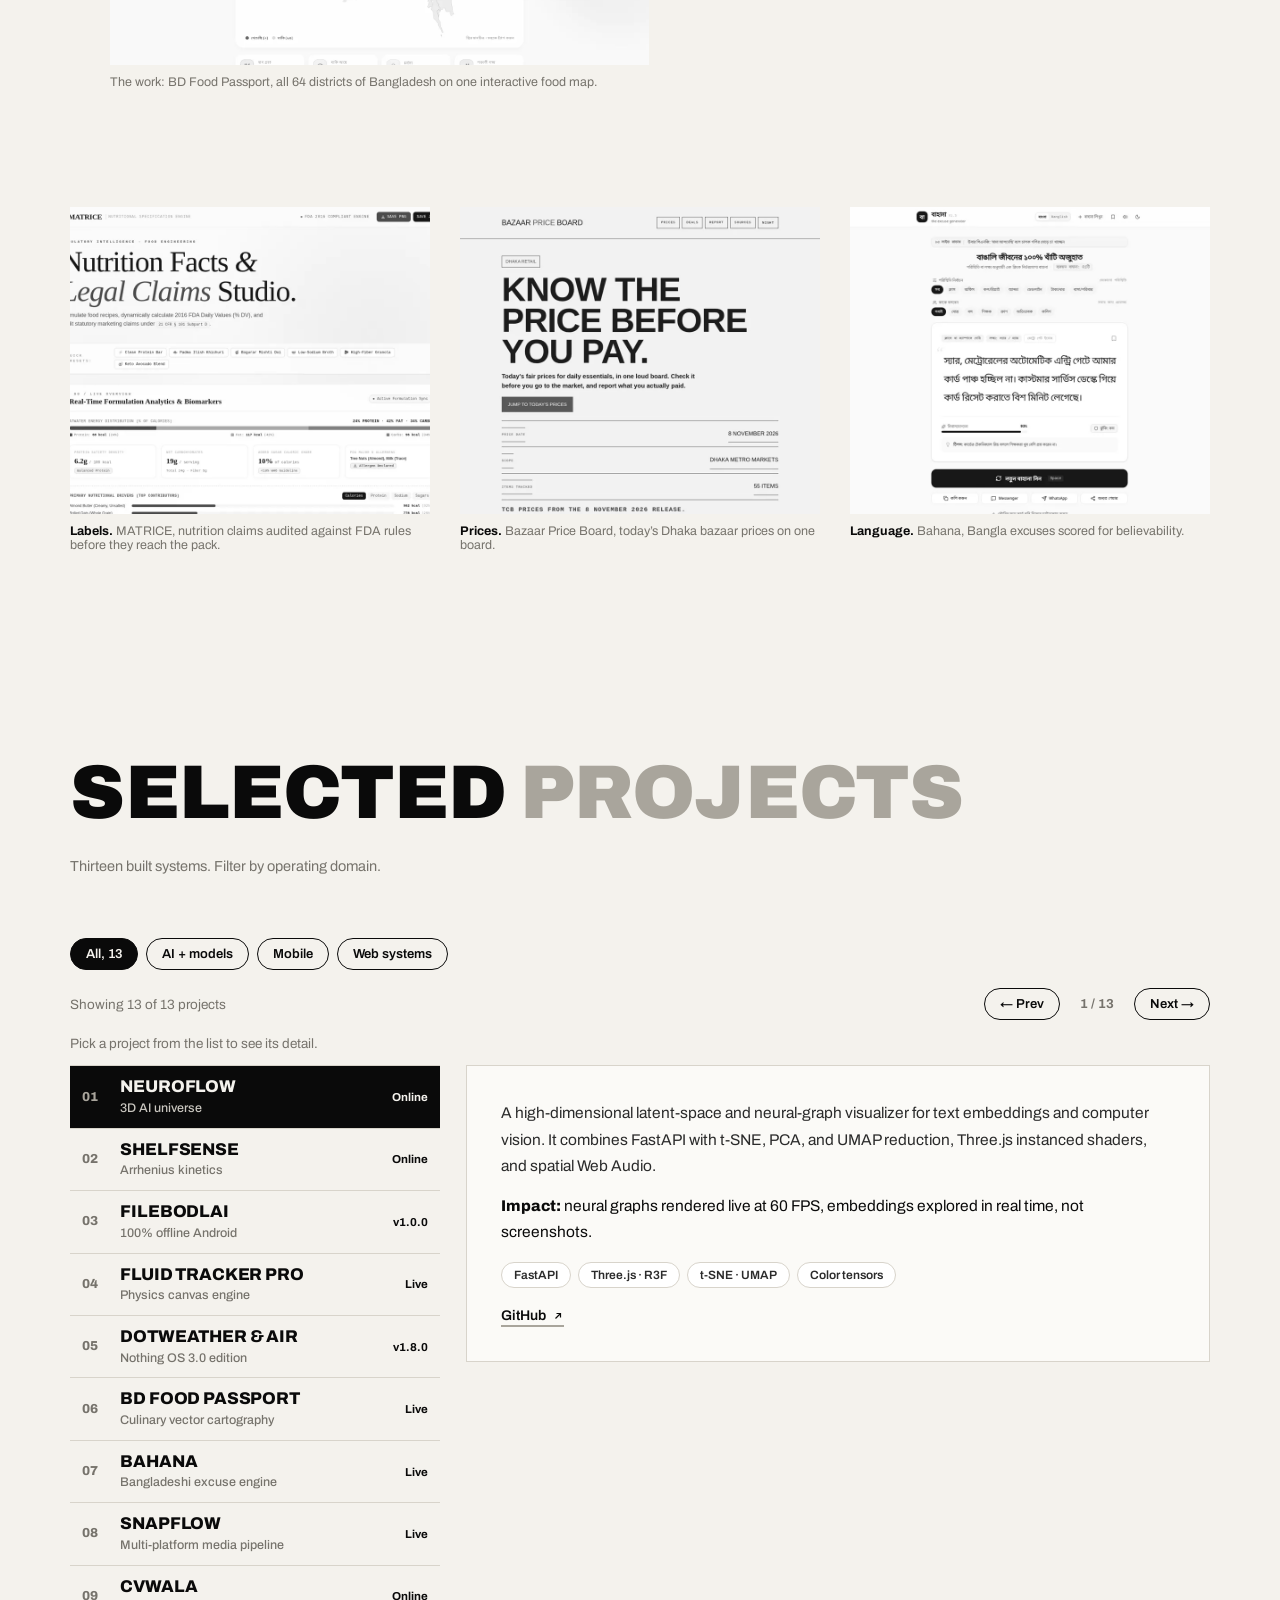
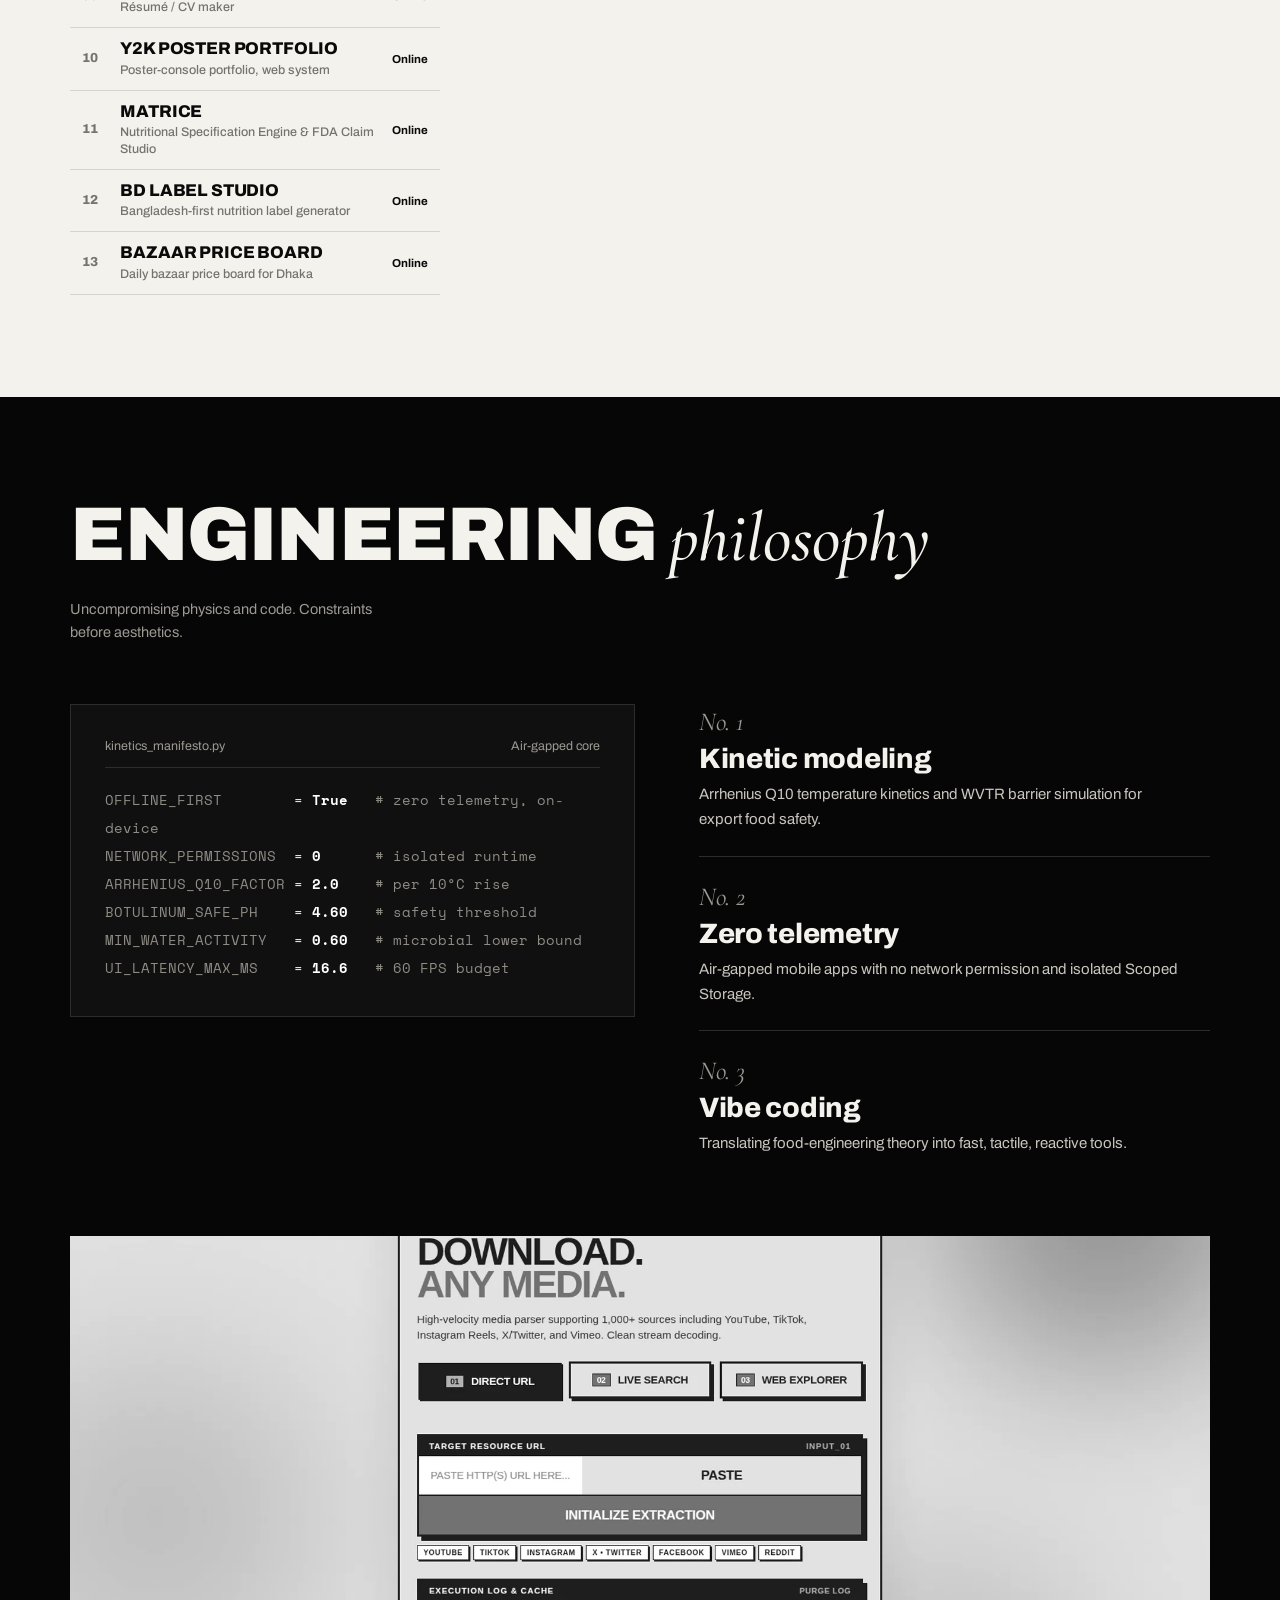
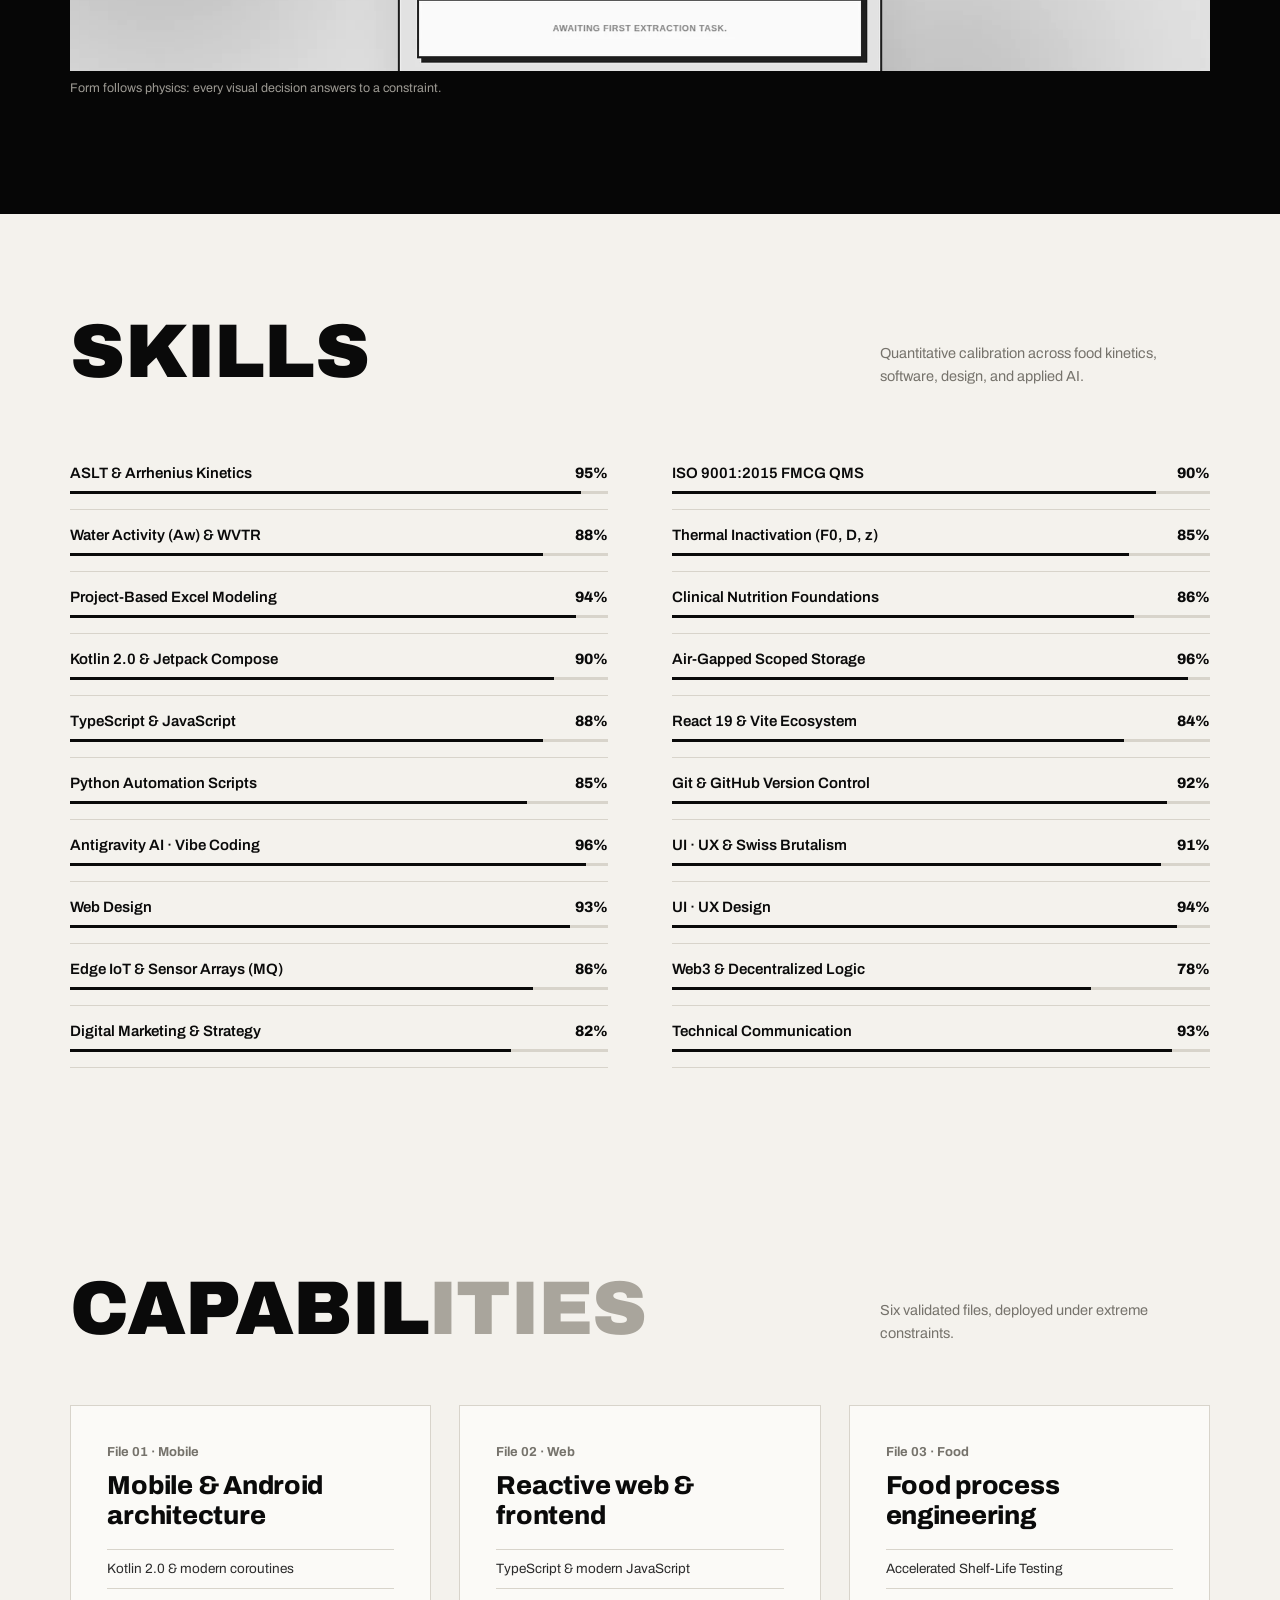
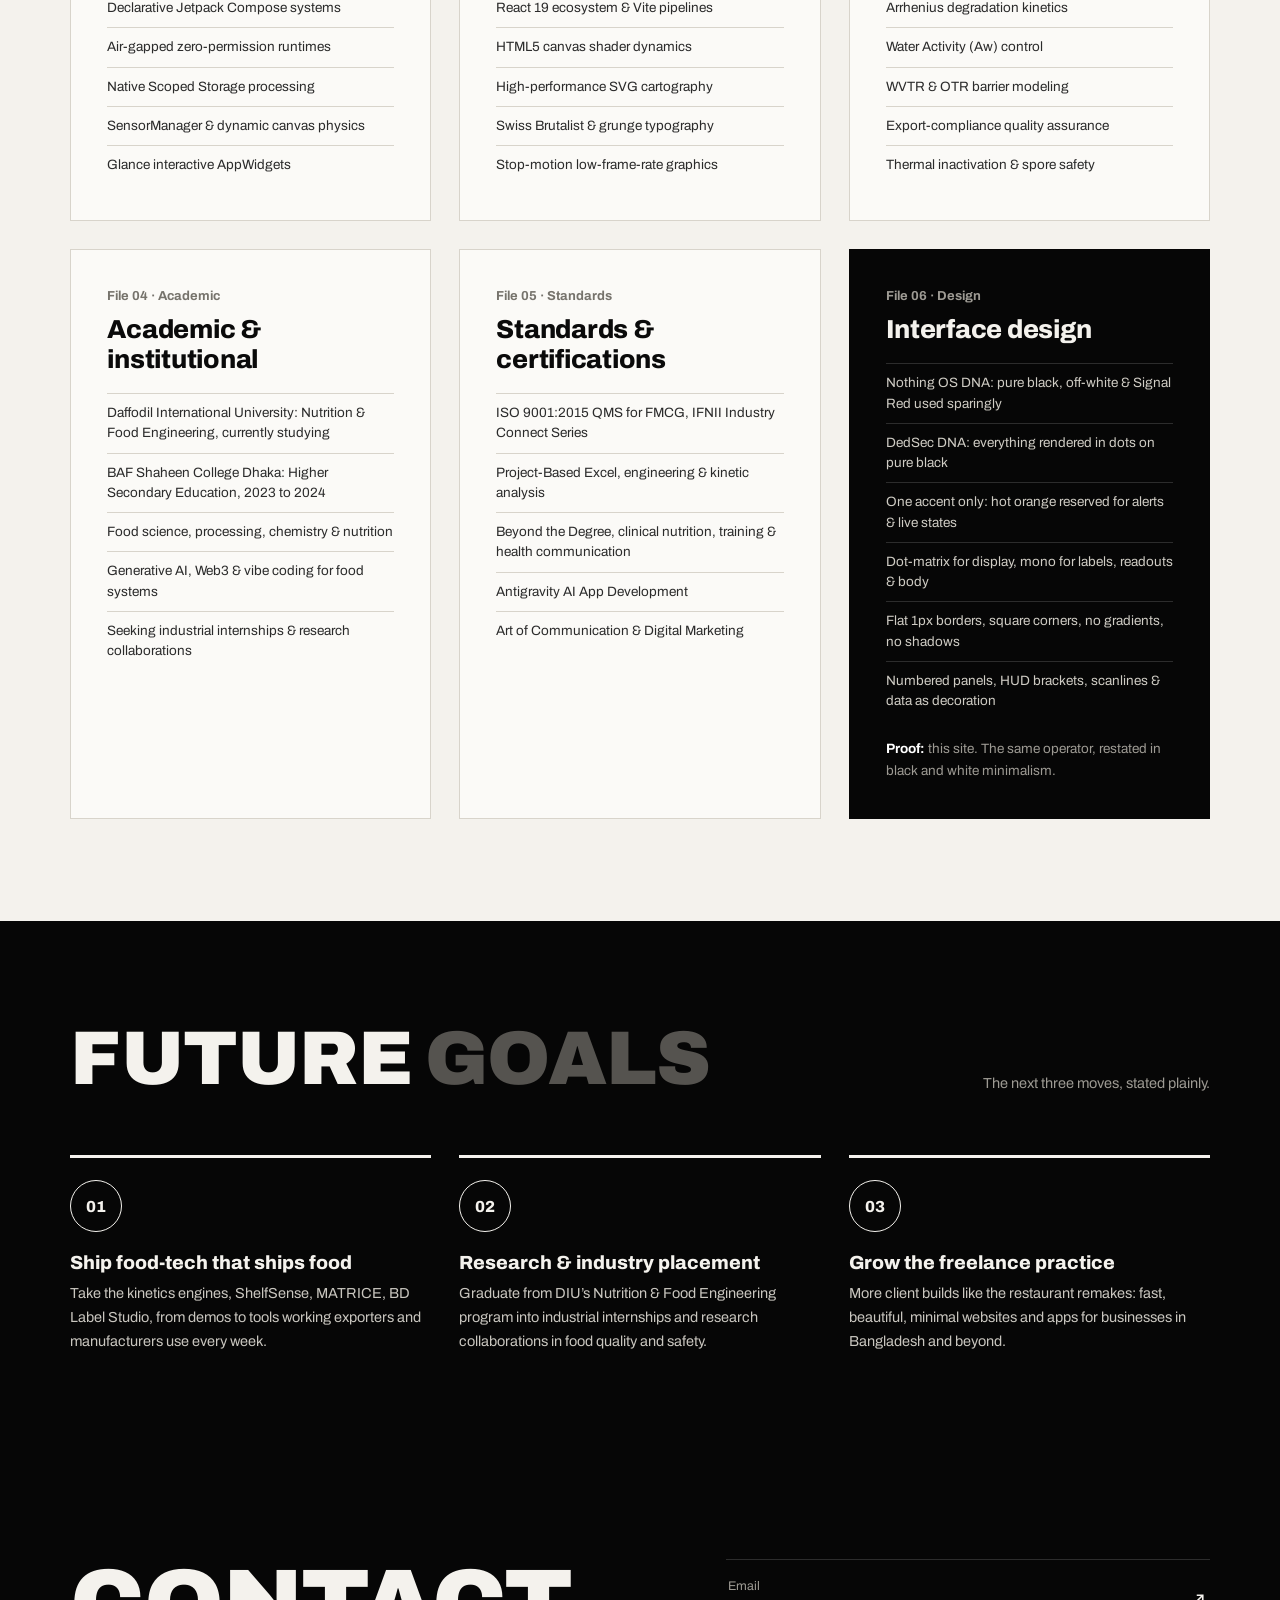
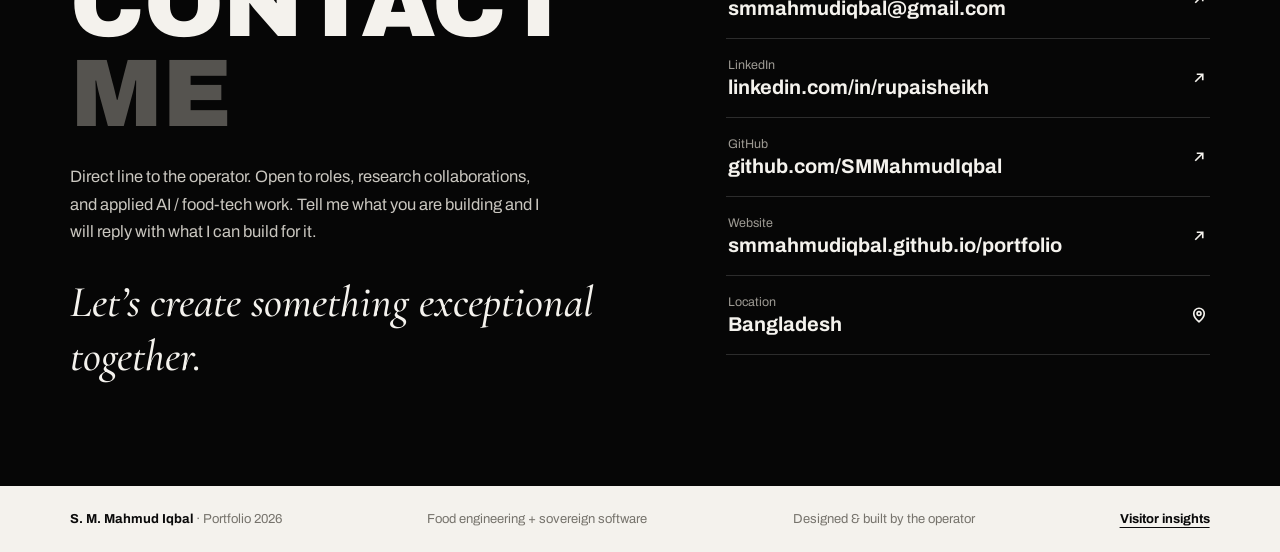
==== commit fcf6b495: "Rebuild portfolio: black and white minimal, with Supabase Visitor Insights" ====
--- a/index.html
+++ b/index.html
@@ -3,1289 +3,1100 @@
 <head>
   <meta charset="utf-8" />
   <meta name="viewport" content="width=device-width, initial-scale=1, viewport-fit=cover" />
-  <meta name="color-scheme" content="light dark" />
+  <meta name="color-scheme" content="light" />
   <link rel="icon" type="image/png" href="[data-uri]" />
   <link rel="apple-touch-icon" href="[data-uri]" />
-  <title>S. M. Mahmud Iqbal — Operator Dossier</title>
-  <meta name="description" content="Developer portfolio of S. M. Mahmud Iqbal — scientific software, Android, web, and UI/UX. Nutrition &amp; Food Engineering student at Daffodil International University building offline-first, zero-telemetry systems." />
+  <title>S. M. Mahmud Iqbal, Portfolio</title>
+  <meta name="description" content="Portfolio of S. M. Mahmud Iqbal: developer and UI/UX designer. Nutrition &amp; Food Engineering student at Daffodil International University building scientific software, offline-first Android, and web systems." />
   <meta property="og:type" content="website" />
-  <meta property="og:title" content="S. M. Mahmud Iqbal — Operator Dossier" />
-  <meta property="og:description" content="Developer portfolio of S. M. Mahmud Iqbal — scientific software, Android, web, and UI/UX." />
+  <meta property="og:title" content="S. M. Mahmud Iqbal, Portfolio" />
+  <meta property="og:description" content="Developer and UI/UX designer turning food science into software. Thirteen built systems: kinetics, Android, web, applied AI." />
   <meta property="og:image" content="https://smmahmudiqbal.github.io/portfolio/assets/og-image.jpg" />
-  <meta property="og:image:type" content="image/jpeg" />
-  <meta property="og:image:width" content="2096" />
-  <meta property="og:image:height" content="1184" />
-  <meta property="og:image:alt" content="Evil ASCII skull artwork: a horned skull rendered in white ASCII characters on black — S. M. Mahmud Iqbal, Operator Dossier" />
   <meta name="twitter:card" content="summary_large_image" />
-  <meta name="twitter:title" content="S. M. Mahmud Iqbal — Operator Dossier" />
-  <meta name="twitter:description" content="Developer portfolio of S. M. Mahmud Iqbal — scientific software, Android, web, and UI/UX." />
+  <meta name="twitter:title" content="S. M. Mahmud Iqbal, Portfolio" />
+  <meta name="twitter:description" content="Developer and UI/UX designer turning food science into software." />
   <meta name="twitter:image" content="https://smmahmudiqbal.github.io/portfolio/assets/og-image.jpg" />
-  <meta name="twitter:image:alt" content="Evil ASCII skull artwork: a horned skull rendered in white ASCII characters on black — S. M. Mahmud Iqbal, Operator Dossier" />
   <link rel="preconnect" href="https://fonts.googleapis.com">
   <link rel="preconnect" href="https://fonts.gstatic.com" crossorigin>
-  <link rel="preload" as="style" href="https://fonts.googleapis.com/css2?family=Doto:wght@400;700&family=DotGothic16&family=Space+Mono:ital,wght@0,400;0,700;1,400&display=swap" onload="this.onload=null;this.rel='stylesheet'">
-  <noscript><link href="https://fonts.googleapis.com/css2?family=Doto:wght@400;700&family=DotGothic16&family=Space+Mono:ital,wght@0,400;0,700;1,400&display=swap" rel="stylesheet"></noscript>
+  <link href="https://fonts.googleapis.com/css2?family=Archivo:ital,wght@0,400;0,500;0,600;0,700;0,800;0,900;1,400&family=Cormorant+Garamond:ital,wght@1,500;1,600&family=Space+Mono:wght@400;700&display=swap" rel="stylesheet">
   <style>
-
     :root{
-      color-scheme:dark;
-      --bg:#050505;
-      --panel:#0a0a0a;
-      --fg:#f5f5f2;
-      --muted:#9a9a96;
-      --line:#343434;
-      --soft:#1b1b1b;
-      --accent:#ff3b00;
-      --pad:clamp(18px,4vw,56px);
-      --max:1220px;
+      color-scheme:light;
+      --paper:#f4f2ed;
+      --paper-2:#eceae4;
+      --ink:#0a0a0a;
+      --ink-soft:#2b2b2b;
+      --grey:#76736c;
+      --grey-2:#a9a59c;
+      --line:#d8d4cb;
+      --black:#060606;
+      --black-2:#101010;
+      --on-black:#f4f2ed;
+      --on-black-grey:#9d9a93;
+      --on-black-line:#2c2c2c;
+      --pad:clamp(22px,5.5vw,84px);
+      --max:1360px;
     }
-    @media (prefers-color-scheme:light){
-      :root{--bg:#050505;--panel:#0a0a0a;--fg:#f5f5f2;--muted:#9a9a96;--line:#343434;--soft:#1b1b1b;--accent:#ff3b00}
+    @media (prefers-color-scheme:dark){
+      :root{color-scheme:dark}
     }
     *{box-sizing:border-box}
-    html{scroll-behavior:smooth;background:var(--bg)}
-    body{margin:0;background:var(--bg);color:var(--fg);font-family:"Space Mono",monospace;overflow-x:hidden}
-    body:before{content:"";position:fixed;inset:0;z-index:50;pointer-events:none;background:repeating-linear-gradient(to bottom,transparent 0,transparent 5px,rgba(255,255,255,.018) 6px);opacity:.65}
-    body:after{content:"++";position:fixed;right:12px;bottom:8px;z-index:51;color:var(--accent);font:700 12px "Space Mono",monospace;letter-spacing:-.25em;pointer-events:none}
-    a{color:inherit;text-decoration:none}
+    html{scroll-behavior:smooth}
+    body{margin:0;background:var(--paper);color:var(--ink);font-family:"Archivo",Helvetica,Arial,sans-serif;-webkit-font-smoothing:antialiased;overflow-x:hidden}
+    ::selection{background:var(--ink);color:var(--paper)}
+    a{color:inherit}
     button{font:inherit;color:inherit}
-    a:focus-visible,button:focus-visible{outline:2px solid var(--accent);outline-offset:4px}
-    .frame{width:min(var(--max),100%);margin:0 auto}
-    .system-bar{position:sticky;top:0;z-index:20;min-height:38px;display:flex;justify-content:space-between;align-items:center;padding:8px var(--pad);border-bottom:1px solid var(--line);background:rgba(5,5,5,.96);font-size:9px;letter-spacing:.12em;text-transform:uppercase}
-    .rec{display:inline-flex;align-items:center;gap:8px;color:var(--fg)}
-    .rec i{width:7px;height:7px;background:var(--accent);display:block;animation:blink 1.4s steps(1) infinite}
-    .marquee{display:none}.clock{font-variant-numeric:tabular-nums;color:var(--muted)}
-    .hero{display:grid;grid-template-columns:minmax(0,1.55fr) minmax(310px,.72fr);min-height:680px;border-bottom:1px solid var(--line)}
-    .hero-main{position:relative;padding:clamp(58px,9vw,110px) var(--pad) 46px;display:flex;flex-direction:column;justify-content:space-between;gap:52px;overflow:hidden;border-right:1px solid var(--line)}
-    .hero-main:before{content:"#SMMI";position:absolute;right:-20px;top:24px;font:700 clamp(74px,15vw,184px)/1 "Doto","DotGothic16",sans-serif;color:transparent;-webkit-text-stroke:1px rgba(245,245,242,.08);transform:rotate(-2deg);pointer-events:none}
-    .hero-main:after{content:"";position:absolute;left:-4%;top:46%;width:108%;height:8px;background:var(--accent);transform:rotate(-2deg);opacity:.95;pointer-events:none}
-    .hero-main>div{position:relative;z-index:2}
-    .micro{font-size:9px;letter-spacing:.12em;text-transform:uppercase;color:var(--muted)}
-    .kicker{display:flex;align-items:center;gap:12px;margin-bottom:22px;font-size:10px;letter-spacing:.12em;text-transform:uppercase;color:var(--muted)}
-    .kicker:before{content:"";width:30px;height:3px;background:var(--accent)}
-    h1,h2,h3{font-family:"Doto","DotGothic16",sans-serif;font-weight:700;text-transform:uppercase;margin:0;font-variation-settings:"ROND" 0}
-    h1{max-width:860px;font-size:clamp(52px,8.4vw,112px);line-height:.88;letter-spacing:.01em;animation:flickerIn .8s steps(5) both}
-    h1 .thin{display:block;max-width:720px;margin-top:24px;font-family:"Space Mono",monospace;font-size:clamp(10px,.12em,14px);line-height:1.7;letter-spacing:.11em;color:var(--muted)}
-    .hero-copy{max-width:730px;margin:0;font-size:clamp(12px,1.2vw,15px);line-height:1.8}
-    .hero-copy strong{text-decoration:none;color:var(--fg)}
-    .hero-actions{display:flex;flex-wrap:wrap;gap:10px;margin-top:24px}
-    .btn{display:inline-flex;align-items:center;justify-content:center;min-height:42px;padding:11px 15px;border:1px solid var(--fg);background:var(--fg);color:var(--bg);font-size:10px;letter-spacing:.09em;text-transform:uppercase;transition:background .15s,color .15s,border-color .15s}
-    .btn:hover{background:var(--accent);border-color:var(--accent);color:#000}
-    .btn.secondary{background:transparent;color:var(--fg)}
-    .btn.secondary:hover{background:var(--fg);color:var(--bg)}
-    .hero-code{display:none!important}
-    .hero-side{display:grid;grid-template-rows:1fr auto;background:var(--panel)}
-    .id-scan{position:relative;display:grid;place-items:center;min-height:410px;padding:28px;overflow:hidden;background:#000;color:#f5f5f2}
-    .id-scan:before{content:"DEDSEC · SIGNAL";position:absolute;left:14px;top:14px;font-size:8px;letter-spacing:.14em;color:#f5f5f2}
-    .id-scan:after{content:"";position:absolute;left:0;right:0;height:3px;background:var(--accent);box-shadow:0 0 10px var(--accent);animation:scan 5s linear infinite}
-    .ascii{margin:0;white-space:pre;text-align:left;font-family:"Space Mono",monospace;font-size:clamp(8px,.72vw,11px);line-height:1.05;letter-spacing:0;color:#f5f5f2;filter:contrast(1.3)}
-    #skull{font-size:clamp(6.5px,.8vw,10.5px);line-height:1.02}
-    .scan-label{position:absolute;left:14px;bottom:13px;font-size:8px;letter-spacing:.1em;text-transform:uppercase;color:var(--accent);background:#000;border:1px solid var(--accent);padding:5px 7px}
-    .telemetry{display:grid;grid-template-columns:repeat(2,1fr);border-top:1px solid var(--line)}
-    .telemetry div{padding:17px;border-right:1px solid var(--line);border-bottom:1px solid var(--line)}
-    .telemetry div:nth-child(2n){border-right:0}.telemetry div:nth-last-child(-n+2){border-bottom:0}
-    .telemetry b{display:block;margin-top:7px;font:700 25px/1 "Doto","DotGothic16",sans-serif}
-    .nav{position:sticky;top:38px;z-index:19;display:flex;flex-wrap:wrap;border-bottom:1px solid var(--line);background:rgba(5,5,5,.97)}
-    .nav a{padding:11px 13px;border-right:1px solid var(--line);font-size:9px;letter-spacing:.08em;text-transform:uppercase}
-    .nav a:hover,.nav a.active{background:var(--fg);color:var(--bg)}
-    .nav a.active{box-shadow:inset 0 -3px 0 var(--accent)}
-    .network-strip{display:none}
-    section{position:relative;border-bottom:1px solid var(--line);background:var(--bg)}
-    .section-head{display:grid;grid-template-columns:56px 1fr minmax(0,300px);gap:18px;align-items:end;padding:34px var(--pad) 24px;border-bottom:1px solid var(--line)}
-    .index{font:700 28px/1 "Doto","DotGothic16",sans-serif;color:var(--accent)}
-    .section-head h2{font-size:clamp(28px,4.6vw,58px);line-height:1;letter-spacing:.025em}
-    .section-head p{margin:0;text-align:right;font-size:9px;line-height:1.6;letter-spacing:.05em;text-transform:uppercase;color:var(--muted)}
-    .about-grid{display:grid;grid-template-columns:1.25fr .75fr}
-    .about-copy{padding:clamp(32px,5vw,66px) var(--pad);border-right:1px solid var(--line)}
-    .about-copy p{max-width:760px;margin:0 0 20px;font-size:clamp(13px,1.35vw,17px);line-height:1.75}.about-copy p:last-child{margin-bottom:0}.about-copy a{text-decoration:underline;text-underline-offset:4px}
-    .readouts{display:grid;grid-template-columns:1fr 1fr}
-    .readout{position:relative;min-height:154px;padding:20px;border-right:1px solid var(--line);border-bottom:1px solid var(--line)}
-    .readout:nth-child(2n){border-right:0}.readout:nth-last-child(-n+2){border-bottom:0}
-    .readout b{display:block;margin:13px 0 8px;font:700 clamp(30px,3.4vw,46px)/1 "Doto","DotGothic16",sans-serif}
-    .readout p{margin:0;font-size:9px;line-height:1.55;color:var(--muted);text-transform:uppercase}.signal{display:none}
-    .filter-row{display:flex;flex-wrap:wrap;gap:7px;padding:14px var(--pad);border-bottom:1px solid var(--line)}
-    .filter{padding:8px 10px;border:1px solid var(--line);background:transparent;font-size:9px;letter-spacing:.08em;text-transform:uppercase;cursor:pointer}
-    .filter[aria-pressed="true"],.filter:hover{background:var(--accent);border-color:var(--accent);color:#000}
-    .projects{display:block}
-    .project{position:relative;display:grid;grid-template-columns:92px minmax(0,1fr);column-gap:26px;min-height:0;padding:30px var(--pad);border:0;border-bottom:1px solid var(--line);background:var(--bg);overflow:hidden}
-    .project:last-child{border-bottom:0}.project.hidden{display:none}
-    .project .num{grid-column:1;grid-row:1/8;position:static;font:700 clamp(48px,6vw,76px)/.85 "Doto","DotGothic16",sans-serif;color:transparent;-webkit-text-stroke:1px var(--fg);opacity:.25}
-    .project .eyebrow,.project h3,.project .sub,.project .desc,.project .impact,.project .tags,.project .project-foot{grid-column:2}
-    .project .eyebrow{margin:0 0 11px;font-size:9px;letter-spacing:.1em;color:var(--accent);text-transform:uppercase}
-    .project h3{max-width:none;margin:0 0 5px;font-size:clamp(27px,3.8vw,45px);line-height:1}
-    .project .sub{margin:0 0 18px;font-size:10px;letter-spacing:.08em;text-transform:uppercase;color:var(--muted)}
-    .project .desc{max-width:800px;margin:0 0 14px;font-size:12px;line-height:1.7}
-    .project .impact{max-width:800px;margin:0 0 18px;font-size:11px;line-height:1.65;color:var(--fg)}
-    .project .impact b{margin-right:8px;font-size:9px;letter-spacing:.1em;color:var(--accent)}
-    .tags{display:flex;flex-wrap:wrap;gap:6px;margin-top:0}.tag{padding:4px 6px;border:1px solid var(--line);font-size:8px;letter-spacing:.05em;text-transform:uppercase}
-    .project-foot{display:flex;justify-content:space-between;align-items:center;gap:12px;margin-top:18px;padding-top:12px;border-top:1px dashed var(--line);font-size:8px;letter-spacing:.08em;text-transform:uppercase;color:var(--muted)}
-    .project-foot a{color:var(--fg);text-decoration:underline;text-underline-offset:4px}.project:hover h3{color:var(--accent)}
-    .foot-links{display:inline-flex;align-items:center;gap:16px;flex-wrap:wrap}
-    .project-foot a.live{color:var(--accent);font-weight:700}
-    .axiom-grid{display:grid;grid-template-columns:1.15fr .85fr}
-    .terminal{position:relative;padding:30px var(--pad);border-right:1px solid var(--line);background:var(--fg);color:var(--bg);overflow:hidden}
-    .terminal-top{display:flex;justify-content:space-between;gap:16px;padding-bottom:11px;border-bottom:1px solid var(--bg);font-size:8px;letter-spacing:.08em;text-transform:uppercase;opacity:.7}
-    pre{margin:22px 0 0;white-space:pre-wrap;word-break:break-word;font-family:"Space Mono",monospace;font-size:clamp(9px,1vw,12px);line-height:1.85}.code-key{opacity:.62}.code-val{text-decoration:underline;text-decoration-style:dotted;text-underline-offset:3px}
-    .axiom-cards{display:grid}.axiom{padding:23px;border-bottom:1px solid var(--line)}.axiom:last-child{border-bottom:0}.axiom b{display:block;margin-bottom:9px;font:700 21px/1.2 "Doto","DotGothic16",sans-serif}.axiom p{margin:0;font-size:11px;line-height:1.6;color:var(--muted)}
-    .skills-grid{display:grid;grid-template-columns:repeat(2,minmax(0,1fr))}
-    .skill{padding:14px var(--pad);border-right:1px solid var(--line);border-bottom:1px solid var(--line);background:var(--bg)}.skill:nth-child(2n){border-right:0}.skill:nth-last-child(-n+2){border-bottom:0}
-    .skill-top{display:flex;justify-content:space-between;gap:14px;margin-bottom:9px;font-size:9px;text-transform:uppercase}.skill-top b{color:var(--accent)}
-    .meter{height:6px;background:var(--soft)}.meter i{display:block;height:100%;width:0;background:var(--fg);transition:width .9s steps(10)}
-    .dossiers{display:grid;grid-template-columns:repeat(2,minmax(0,1fr))}
-    .file{position:relative;min-height:0;padding:28px var(--pad);border-right:1px solid var(--line);border-bottom:1px solid var(--line);background:var(--bg)}.file:nth-child(2n){border-right:0}.file:last-child{border-bottom:0}.file:nth-last-child(-n+2){border-bottom:0}.file:before{content:"";position:absolute;left:0;top:29px;width:8px;height:8px;background:var(--accent)}
-    .file.design-file{background:var(--panel)}
-    .file.design-file .proof{grid-column:1/-1;margin-top:16px;padding-top:14px;border-top:1px dashed var(--line);font-size:9px;letter-spacing:.08em;text-transform:uppercase;color:var(--fg)}
-    .file.design-file .proof b{color:var(--accent)}
-    .file-id{margin-bottom:20px;font-size:8px;letter-spacing:.1em;color:var(--muted);text-transform:uppercase}.file h3{margin-bottom:18px;font-size:22px;line-height:1.25}.file ul{list-style:none;padding:0;margin:0;columns:2;column-gap:24px}.file li{break-inside:avoid;padding:7px 0;border-top:1px solid var(--soft);font-size:9px;line-height:1.5}.file li:before{content:"+ ";color:var(--accent)}
-    .dispatch{display:grid;grid-template-columns:1.25fr .75fr;min-height:430px}
-    .dispatch-main{position:relative;padding:clamp(54px,8vw,96px) var(--pad);border-right:1px solid var(--line);overflow:hidden}.dispatch-main:after{content:"";position:absolute;right:-8%;top:54%;width:65%;height:9px;background:var(--accent);transform:rotate(-4deg)}
-    .dispatch-main>*{position:relative;z-index:2}.dispatch-main h2{max-width:760px;margin-bottom:22px;font-size:clamp(48px,8vw,104px);line-height:.88}.dispatch-main p{max-width:590px;font-size:12px;line-height:1.7}
-    .dispatch-side{display:grid;grid-template-rows:1fr auto}.wave{position:relative;display:flex;align-items:center;padding:26px;overflow:hidden}.wave svg{width:100%;height:auto}.wave polyline{fill:none;stroke:var(--fg);stroke-width:1.5;vector-effect:non-scaling-stroke;stroke-dasharray:3 6}.wave:after{content:"SIGNAL OPEN";position:absolute;left:24px;top:20px;color:var(--accent);font-size:8px;letter-spacing:.1em}
-    .dispatch-links{display:grid}.dispatch-links a{display:flex;justify-content:space-between;padding:16px 20px;border-top:1px solid var(--line);font-size:8px;letter-spacing:.08em;text-transform:uppercase}.dispatch-links a:hover{background:var(--fg);color:var(--bg)}
-    footer{display:flex;justify-content:space-between;gap:20px;flex-wrap:wrap;padding:16px var(--pad);font-size:8px;letter-spacing:.08em;text-transform:uppercase;color:var(--muted)}
-    .cursor:after{content:"_";color:var(--accent);animation:blink 1s steps(1) infinite}
-    body.booting{overflow:hidden}
-    .boot{position:fixed;inset:0;z-index:200;display:flex;align-items:center;justify-content:center;padding:24px;background:#000;transition:opacity .35s ease}
-    .boot.done{opacity:0;pointer-events:none}
-    .boot-inner{width:min(680px,100%)}
-    .boot-word{margin:0 0 16px;white-space:pre;font-family:"Space Mono",monospace;font-size:clamp(11px,3.4vw,17px);line-height:1.15;letter-spacing:.18em;color:var(--fg)}
-    .boot-skeleton{margin:0 0 16px;white-space:pre;overflow:hidden;font-family:"Space Mono",monospace;font-size:clamp(6.4px,1.9vw,11px);line-height:1.3;letter-spacing:.08em;color:#c9c9c4}
-    .boot-word.lit,.boot-skeleton.lit{color:var(--accent);transition:color .18s ease}
-    @media(max-width:680px){.boot-word{font-size:12px}.boot-skeleton{font-size:5.8px;line-height:1.25}}
-    .boot-head{display:flex;align-items:center;gap:12px;margin-bottom:18px;font-size:9px;letter-spacing:.14em;text-transform:uppercase;color:var(--accent)}
-    .boot-head:before{content:"";width:30px;height:3px;background:var(--accent)}
-    .boot-lines{min-height:144px;margin:0;white-space:pre-wrap;font-family:"Space Mono",monospace;font-size:clamp(11px,2.6vw,12.5px);line-height:1.95;color:var(--fg)}
-    .boot-lines:after{content:"_";color:var(--accent);animation:blink 1s steps(1) infinite}
-    .boot-skip{margin-top:20px;font-size:8px;letter-spacing:.12em;text-transform:uppercase;color:var(--muted)}
-    @keyframes blink{50%{opacity:0}}
-    @keyframes scan{0%{top:-2%}100%{top:102%}}
-    @keyframes flickerIn{0%{opacity:0;filter:blur(5px)}28%{opacity:.35}42%{opacity:0}70%{opacity:1;filter:blur(0)}100%{opacity:1}}
-    @media(max-width:900px){
-      .hero{grid-template-columns:1fr}.hero-main{min-height:620px;border-right:0;border-bottom:1px solid var(--line)}.hero-side{grid-template-columns:1fr 1fr;grid-template-rows:auto}.id-scan{min-height:360px;border-right:1px solid var(--line)}
-      .about-grid,.axiom-grid,.dispatch{grid-template-columns:1fr}.about-copy,.terminal,.dispatch-main{border-right:0;border-bottom:1px solid var(--line)}
+    a:focus-visible,button:focus-visible{outline:2px solid currentColor;outline-offset:4px}
+    img{display:block;max-width:100%}
+    .wrap{width:min(var(--max),100%);margin:0 auto}
+    .script{font-family:"Cormorant Garamond",serif;font-style:italic;font-weight:500;text-transform:none;letter-spacing:0}
+    .fade{opacity:1;transform:none}
+
+    /* ---------- top bar ---------- */
+    .topbar{position:sticky;top:0;z-index:40;background:var(--paper);border-bottom:1px solid var(--line)}
+    .topbar-in{display:flex;align-items:center;justify-content:space-between;gap:20px;padding:16px var(--pad)}
+    .brand{font-weight:800;font-size:19px;letter-spacing:-.02em;text-decoration:none;line-height:1}
+    .brand span{color:var(--grey-2)}
+    .topnav{display:flex;gap:clamp(16px,3vw,38px)}
+    .topnav a{text-decoration:none;font-size:13.5px;font-weight:500;color:var(--ink-soft);padding:4px 0;border-bottom:2px solid transparent}
+    .topnav a:hover{border-bottom-color:var(--ink)}
+    .talk-btn{display:inline-flex;align-items:center;gap:8px;text-decoration:none;background:var(--ink);color:var(--paper);font-size:13.5px;font-weight:600;padding:10px 18px;border-radius:999px;white-space:nowrap}
+    .talk-btn:hover{background:#000}
+    .talk-btn svg{flex:none}
+
+    /* ---------- cover (black) ---------- */
+    .cover{background:var(--black);color:var(--on-black)}
+    .cover-in{padding:clamp(52px,8vw,104px) var(--pad) clamp(44px,6vw,72px);position:relative}
+    .cover-script{font-size:clamp(44px,6.5vw,84px);line-height:.9;color:var(--on-black);margin:0 0 2px}
+    .cover h1{margin:0;font-size:clamp(58px,11.5vw,168px);line-height:.92;font-weight:900;letter-spacing:-.015em;text-transform:uppercase}
+    .cover-sub{margin:clamp(26px,4vw,44px) 0 0;max-width:620px;font-size:clamp(16px,1.6vw,20px);line-height:1.55;color:#cfccc4}
+    .cover-sub strong{color:var(--on-black);font-weight:700}
+    .cover-meta{display:flex;flex-wrap:wrap;gap:14px 44px;margin-top:clamp(30px,4.5vw,52px);padding-top:26px;border-top:1px solid var(--on-black-line)}
+    .cover-meta div{min-width:120px}
+    .cover-meta b{display:block;font-size:clamp(26px,3vw,38px);font-weight:800;line-height:1;letter-spacing:-.01em}
+    .cover-meta span{display:block;margin-top:7px;font-size:12.5px;color:var(--on-black-grey)}
+    .cover-actions{display:flex;flex-wrap:wrap;gap:12px;margin-top:clamp(28px,4vw,44px)}
+    .btn-light{display:inline-flex;align-items:center;gap:9px;background:var(--on-black);color:var(--black);text-decoration:none;font-weight:700;font-size:14.5px;padding:14px 24px;border-radius:999px}
+    .btn-ghost{display:inline-flex;align-items:center;gap:9px;background:transparent;color:var(--on-black);border:1px solid #4a4a4a;text-decoration:none;font-weight:600;font-size:14.5px;padding:14px 24px;border-radius:999px}
+    .btn-ghost:hover{border-color:var(--on-black)}
+    .cover-img{border-top:1px solid var(--on-black-line)}
+    .cover-img img{width:100%;height:clamp(240px,42vw,540px);object-fit:cover;filter:grayscale(1)}
+
+    /* ---------- contents ---------- */
+    .contents{padding:clamp(48px,7vw,88px) var(--pad)}
+    .contents h2,.sec-head h2{margin:0;font-size:clamp(38px,6vw,76px);font-weight:900;text-transform:uppercase;letter-spacing:-.01em;line-height:.95}
+    .contents h2 .grey,.sec-head h2 .grey{color:var(--grey-2)}
+    .toc{margin:clamp(28px,4vw,44px) 0 0;padding:0;list-style:none}
+    .toc li{border-top:1px solid var(--line)}
+    .toc li:last-child{border-bottom:1px solid var(--line)}
+    .toc a{display:flex;align-items:baseline;gap:clamp(16px,3vw,34px);padding:17px 4px;text-decoration:none}
+    .toc .n{font-size:14px;font-weight:700;color:var(--grey);min-width:30px}
+    .toc .t{font-size:clamp(19px,2.6vw,29px);font-weight:700;letter-spacing:-.01em}
+    .toc .d{margin-left:auto;font-size:13.5px;color:var(--grey);text-align:right}
+    .toc a:hover .t{text-decoration:underline;text-underline-offset:5px}
+
+    /* ---------- sections shared ---------- */
+    section{scroll-margin-top:70px}
+    .sec{padding:clamp(56px,8vw,110px) var(--pad)}
+    .sec-head{display:flex;align-items:flex-end;justify-content:space-between;gap:26px;flex-wrap:wrap;margin-bottom:clamp(34px,5vw,60px)}
+    .sec-head p{margin:0;max-width:330px;font-size:14.5px;line-height:1.6;color:var(--grey)}
+    .sec-dark{background:var(--black);color:var(--on-black)}
+    .sec-dark .sec-head p{color:var(--on-black-grey)}
+    .sec-dark .sec-head h2 .grey{color:#55534f}
+
+    /* ---------- about ---------- */
+    .about-grid{display:grid;grid-template-columns:1.15fr .85fr;gap:clamp(34px,5vw,76px);align-items:start}
+    .about-copy p{margin:0 0 22px;font-size:clamp(16.5px,1.7vw,20.5px);line-height:1.65;color:var(--ink-soft)}
+    .about-copy p strong{color:var(--ink)}
+    .about-copy a{text-underline-offset:4px}
+    .about-copy p:last-child{margin-bottom:0}
+    .about-img{margin-top:clamp(30px,4vw,48px)}
+    .about-img img{width:100%;height:clamp(200px,26vw,320px);object-fit:cover;filter:grayscale(1)}
+    .about-img figcaption{margin-top:10px;font-size:12.5px;color:var(--grey)}
+    .facts{display:grid;grid-template-columns:1fr 1fr;gap:1px;background:var(--line);border:1px solid var(--line)}
+    .fact{background:var(--paper);padding:24px 22px 20px}
+    .fact b{display:block;font-size:clamp(28px,3.2vw,42px);font-weight:900;line-height:1;letter-spacing:-.02em}
+    .fact span{display:block;margin-top:9px;font-size:13px;font-weight:700}
+    .fact p{margin:6px 0 0;font-size:13px;line-height:1.55;color:var(--grey)}
+
+    /* ---------- gallery ---------- */
+    .gallery{display:grid;grid-template-columns:repeat(3,1fr);gap:clamp(14px,2.4vw,30px);padding:0 var(--pad) clamp(56px,8vw,110px)}
+    .gallery figure{margin:0}
+    .gallery img{width:100%;height:clamp(190px,24vw,330px);object-fit:cover;filter:grayscale(1)}
+    .gallery figcaption{margin-top:10px;font-size:12.5px;color:var(--grey)}
+    .gallery figcaption b{color:var(--ink);font-weight:700}
+
+    /* ---------- work ---------- */
+    .filters{display:flex;flex-wrap:wrap;gap:8px;margin-bottom:18px}
+    .filter{padding:8px 15px;border:1px solid var(--ink);border-radius:999px;background:transparent;font-size:13px;font-weight:600;cursor:pointer}
+    .filter:hover{background:var(--paper-2)}
+    .filter[aria-pressed="true"]{background:var(--ink);color:var(--paper)}
+    .work-toolbar{display:flex;align-items:center;justify-content:space-between;gap:14px 20px;flex-wrap:wrap;margin:0 0 16px}
+    .count-line{font-size:13.5px;color:var(--grey);margin:0}
+    .proj-nav{display:flex;align-items:center;gap:10px}
+    .proj-nav-btn{padding:8px 15px;border:1px solid var(--ink);border-radius:999px;background:transparent;font-size:13px;font-weight:600;cursor:pointer}
+    .proj-nav-btn:hover{background:var(--ink);color:var(--paper)}
+    .proj-nav-btn:disabled{opacity:.35;cursor:default}
+    .proj-nav-btn:disabled:hover{background:transparent;color:var(--ink)}
+    .proj-pos{font-size:13px;font-weight:700;color:var(--grey);min-width:54px;text-align:center}
+    #projects{position:relative;--index-w:min(370px,35%)}
+    .project{padding:0}
+    .project.hidden{display:none}
+    .project-top{display:flex;align-items:center;gap:12px;width:var(--index-w);padding:11px 12px;border-top:1px solid var(--line);cursor:pointer}
+    .project:last-of-type .project-top{border-bottom:1px solid var(--line)}
+    .project-top:hover{background:var(--paper-2)}
+    .project-top:focus-visible{outline:2px solid var(--ink);outline-offset:3px}
+    .project.is-selected .project-top{background:var(--ink);color:var(--paper)}
+    .project.is-selected .project-top:hover{background:var(--ink)}
+    .p-num{font-size:13px;font-weight:800;line-height:1;color:var(--grey);min-width:2em;flex:none}
+    .project.is-selected .p-num{color:var(--grey-2)}
+    .project-top>div{min-width:0;flex:1}
+    .project h3{margin:0;font-size:17px;font-weight:800;line-height:1.15;letter-spacing:-.01em;text-transform:uppercase}
+    .p-sub{margin:3px 0 0;font-size:12.5px;line-height:1.35;color:var(--grey);font-weight:500}
+    .project.is-selected .p-sub{color:#c9c6bf}
+    .p-status{margin:0;flex:none;text-align:right;font-size:11.5px;font-weight:700;color:var(--ink)}
+    .p-status span{display:none}
+    .project.is-selected .p-status{color:var(--paper)}
+    .p-body{display:none}
+    .project.is-selected .p-body{display:block;position:absolute;top:0;left:calc(var(--index-w) + 26px);right:0;background:#fbfaf7;border:1px solid var(--line);padding:clamp(22px,3vw,34px);z-index:2}
+    .p-desc{margin:0;font-size:15.5px;line-height:1.7;color:var(--ink-soft)}
+    .p-impact{margin:14px 0 0;font-size:15.5px;line-height:1.65}
+    .p-impact b{font-weight:800}
+    .p-tags{display:flex;flex-wrap:wrap;gap:7px;margin-top:18px}
+    .p-tags span{font-size:12px;font-weight:600;border:1px solid var(--line);border-radius:999px;padding:5px 12px;color:var(--ink-soft);background:#fff}
+    .p-links{display:flex;flex-wrap:wrap;gap:10px 26px;margin-top:20px}
+    .p-links a{font-size:14px;font-weight:700;text-decoration:none;border-bottom:2px solid var(--ink);padding-bottom:2px;display:inline-flex;align-items:center;gap:6px}
+    .p-links a.src{border-bottom-color:var(--grey-2);font-weight:600}
+    .p-links a:hover{border-bottom-color:var(--grey-2)}
+    .p-links a.src:hover{border-bottom-color:var(--ink)}
+    @media(max-width:960px){
+      #projects{--index-w:100%}
+      .project-top{width:100%}
+      .project.is-selected .p-body{position:static;border-left:0;border-right:0;padding:20px 14px 24px}
+    }
+
+    /* ---------- philosophy / axioms (black) ---------- */
+    .axiom-grid{display:grid;grid-template-columns:1.05fr .95fr;gap:clamp(34px,5vw,72px);align-items:start}
+    .codeblock{background:var(--black-2);border:1px solid var(--on-black-line);padding:clamp(22px,3vw,34px)}
+    .codeblock .cb-head{display:flex;justify-content:space-between;gap:14px;padding-bottom:14px;margin-bottom:18px;border-bottom:1px solid var(--on-black-line);font-size:12.5px;color:var(--on-black-grey)}
+    .codeblock pre{margin:0;font-family:"Space Mono",monospace;font-size:clamp(11.5px,1.25vw,14px);line-height:2;color:var(--on-black);white-space:pre-wrap;word-break:break-word}
+    .codeblock .k{color:#8f8c85}
+    .codeblock .v{color:#fff;font-weight:700}
+    .axiom{padding:24px 0;border-top:1px solid var(--on-black-line)}
+    .axiom:first-child{padding-top:2px;border-top:0}
+    .axiom .a-num{font-family:"Cormorant Garamond",serif;font-style:italic;font-size:26px;color:var(--on-black-grey)}
+    .axiom h3{margin:6px 0 8px;font-size:clamp(21px,2.4vw,28px);font-weight:800;letter-spacing:-.01em}
+    .axiom p{margin:0;font-size:15px;line-height:1.65;color:#c9c6bf;max-width:480px}
+    .phil-img{margin-top:clamp(34px,5vw,56px)}
+    .phil-img img{width:100%;height:clamp(220px,34vw,440px);object-fit:cover;filter:grayscale(1)}
+    .phil-img figcaption{margin-top:10px;font-size:12.5px;color:var(--on-black-grey)}
+
+    /* ---------- skills ---------- */
+    .skills-grid{display:grid;grid-template-columns:1fr 1fr;gap:0 clamp(30px,5vw,72px)}
+    .skill{padding:17px 0 15px;border-bottom:1px solid var(--line)}
+    .skill-top{display:flex;justify-content:space-between;align-items:baseline;gap:16px;margin-bottom:10px}
+    .skill-top span{font-size:15px;font-weight:600}
+    .skill-top b{font-size:15px;font-weight:800}
+    .meter{height:3px;background:var(--line)}
+    .meter i{display:block;height:100%;width:0;background:var(--ink);transition:width 1s cubic-bezier(.2,.7,.2,1)}
+
+    /* ---------- capabilities ---------- */
+    .caps{display:grid;grid-template-columns:repeat(3,1fr);gap:clamp(16px,2.4vw,28px)}
+    .cap{border:1px solid var(--line);background:#fbfaf7;padding:clamp(24px,3vw,36px)}
+    .cap.dark{background:var(--black);color:var(--on-black);border-color:var(--black)}
+    .cap .c-num{font-size:13px;font-weight:700;color:var(--grey)}
+    .cap.dark .c-num{color:var(--on-black-grey)}
+    .cap h3{margin:12px 0 18px;font-size:clamp(20px,2.2vw,26px);font-weight:800;line-height:1.15;letter-spacing:-.01em}
+    .cap ul{list-style:none;margin:0;padding:0}
+    .cap li{padding:9px 0;border-top:1px solid var(--line);font-size:13.5px;line-height:1.5;color:var(--ink-soft)}
+    .cap.dark li{border-top-color:var(--on-black-line);color:#cfccc4}
+    .cap .proof{margin:18px 0 0;font-size:13.5px;line-height:1.6;color:var(--grey)}
+    .cap .proof b{color:var(--ink)}
+
+    /* ---------- future goals ---------- */
+    .goals{display:grid;grid-template-columns:repeat(3,1fr);gap:clamp(16px,2.4vw,28px)}
+    .goal{border-top:3px solid var(--on-black);padding-top:22px}
+    .goal .g-num{width:52px;height:52px;border:1.5px solid var(--on-black);border-radius:50%;display:flex;align-items:center;justify-content:center;font-weight:800;font-size:16px;margin-bottom:20px}
+    .goal h3{margin:0 0 9px;font-size:19px;font-weight:800}
+    .goal p{margin:0;font-size:14.5px;line-height:1.65;color:#c9c6bf}
+
+    /* ---------- contact (black) ---------- */
+    .contact-grid{display:grid;grid-template-columns:1.1fr .9fr;gap:clamp(34px,5vw,76px);align-items:start}
+    .contact h2{margin:0;font-size:clamp(44px,7.5vw,104px);font-weight:900;text-transform:uppercase;line-height:.94;letter-spacing:-.015em}
+    .contact h2 .grey{color:#55534f}
+    .contact .lead{margin:24px 0 0;max-width:480px;font-size:16.5px;line-height:1.65;color:#c9c6bf}
+    .contact-rows{border-top:1px solid var(--on-black-line)}
+    .contact-rows a{display:flex;align-items:center;justify-content:space-between;gap:18px;padding:19px 2px;border-bottom:1px solid var(--on-black-line);text-decoration:none}
+    .contact-rows .cl span{display:block;font-size:12.5px;color:var(--on-black-grey);margin-bottom:4px}
+    .contact-rows .cl b{font-size:clamp(16px,2vw,20px);font-weight:700;word-break:break-all}
+    .contact-rows a:hover .cl b{text-decoration:underline;text-underline-offset:5px}
+    .contact-rows svg{flex:none}
+
+    footer{padding:26px var(--pad);display:flex;flex-wrap:wrap;gap:10px 30px;justify-content:space-between;font-size:13px;color:var(--grey)}
+    footer b{color:var(--ink);font-weight:700}
+    .insights-link{background:none;border:0;padding:0;font-size:13px;font-weight:700;color:var(--ink);cursor:pointer;text-decoration:underline;text-underline-offset:4px}
+
+    /* ---------- insights ---------- */
+    .insights{border-top:1px solid var(--line)}
+    .insights[hidden]{display:none}
+    .ins-head{display:flex;align-items:flex-end;justify-content:space-between;gap:24px;flex-wrap:wrap;margin-bottom:30px}
+    .ins-head h2{margin:0;font-size:clamp(38px,6vw,76px);font-weight:900;text-transform:uppercase;letter-spacing:-.01em;line-height:.95}
+    .ins-head h2 .grey{color:var(--grey-2)}
+    .ins-head p{margin:10px 0 0;max-width:460px;font-size:14.5px;line-height:1.6;color:var(--grey)}
+    .ins-actions{display:flex;gap:10px;flex-wrap:wrap}
+    .ins-btn{padding:10px 19px;border:1px solid var(--ink);border-radius:999px;background:var(--ink);color:var(--paper);font-size:13.5px;font-weight:600;cursor:pointer}
+    .ins-btn.ghost{background:transparent;color:var(--ink)}
+    .ins-btn:hover{opacity:.85}
+    .ins-status{font-size:13.5px;color:var(--grey);margin:0 0 22px}
+    .ins-status b{color:var(--ink)}
+    .ins-cards{display:grid;grid-template-columns:repeat(4,1fr);gap:1px;background:var(--line);border:1px solid var(--line);margin-bottom:clamp(30px,4vw,48px)}
+    .ins-card{background:var(--paper);padding:24px 22px 20px}
+    .ins-card b{display:block;font-size:clamp(32px,4vw,52px);font-weight:900;line-height:1;letter-spacing:-.02em}
+    .ins-card span{display:block;margin-top:9px;font-size:13px;font-weight:700}
+    .ins-card p{margin:6px 0 0;font-size:13px;line-height:1.55;color:var(--grey)}
+    .ins-grid{display:grid;grid-template-columns:1fr 1fr;gap:clamp(28px,4vw,56px)}
+    .ins-block h3{margin:0 0 6px;font-size:20px;font-weight:800;letter-spacing:-.01em}
+    .ins-block .ins-sub{margin:0 0 18px;font-size:13.5px;color:var(--grey);line-height:1.55}
+    .ins-list{list-style:none;margin:0;padding:0}
+    .ins-row{padding:11px 0;border-top:1px solid var(--line)}
+    .ins-row:last-child{border-bottom:1px solid var(--line)}
+    .ins-row-top{display:flex;justify-content:space-between;align-items:baseline;gap:16px}
+    .ins-row-top .name{font-size:14.5px;font-weight:700}
+    .ins-row-top .val{font-size:14.5px;font-weight:800;white-space:nowrap}
+    .ins-row-top .val small{font-weight:500;color:var(--grey);font-size:12.5px}
+    .ins-bar{height:3px;background:var(--line);margin-top:8px}
+    .ins-bar i{display:block;height:100%;background:var(--ink)}
+    .ins-empty{padding:16px 0;border-top:1px solid var(--line);font-size:14px;color:var(--grey);line-height:1.6}
+    .device-split{display:flex;height:14px;background:var(--paper-2);border:1px solid var(--line);overflow:hidden;margin-top:6px}
+    .device-split i{display:block;height:100%;background:var(--ink)}
+    .device-legend{display:flex;gap:28px;flex-wrap:wrap;margin-top:14px}
+    .device-legend div b{display:block;font-size:26px;font-weight:900;line-height:1}
+    .device-legend div span{display:block;margin-top:6px;font-size:12.5px;color:var(--grey);font-weight:600}
+
+    /* ---------- responsive ---------- */
+    @media(max-width:1020px){
+      .caps{grid-template-columns:1fr 1fr}
+      .about-grid,.axiom-grid,.contact-grid{grid-template-columns:1fr}
+      .ins-grid{grid-template-columns:1fr}
+      .ins-cards{grid-template-columns:1fr 1fr}
     }
     @media(max-width:680px){
-      .system-bar{position:relative}.nav{top:0}.hero{min-height:auto}.hero-main{min-height:580px;padding-top:52px}.hero-main:before{right:-12px;top:28px}.hero-main:after{top:42%;height:6px}.hero-side{display:block}.id-scan{min-height:340px;border-right:0;border-bottom:1px solid var(--line)}
-      .nav a{flex:1 1 33.333%;padding:10px 6px;text-align:center;border-bottom:1px solid var(--line)}
-      .section-head{grid-template-columns:40px 1fr;align-items:start;padding-top:27px}.section-head p{grid-column:1/-1;text-align:left}.index{font-size:24px}
-      .readouts{grid-template-columns:1fr}.readout{border-right:0!important;border-bottom:1px solid var(--line)!important}.readout:last-child{border-bottom:0!important}
-      .project{grid-template-columns:1fr;padding-block:25px}.project .num{grid-column:1;grid-row:auto;margin-bottom:18px;font-size:46px}.project .eyebrow,.project h3,.project .sub,.project .desc,.project .impact,.project .tags,.project .project-foot{grid-column:1}.project-foot{align-items:flex-start;flex-direction:column}
-      .skills-grid{grid-template-columns:1fr}.skill{border-right:0!important;border-bottom:1px solid var(--line)!important}.skill:last-child{border-bottom:0!important}
-      .dossiers{grid-template-columns:1fr}.file,.file:last-child{grid-column:1;border-right:0;border-bottom:1px solid var(--line)}.file:last-child{border-bottom:0}.file ul{columns:1}
-      .clock{display:none}.hero-actions .btn{width:100%}.dispatch-main{min-height:430px}
+      .topnav{display:none}
+      .toc .d{display:none}
+      .gallery{grid-template-columns:1fr}
+      .gallery img{height:230px}
+      .facts{grid-template-columns:1fr 1fr}
+      .p-status{display:none}
+      .p-num{min-width:2em;font-size:13px}
+      .project-top{gap:10px}
+      .work-toolbar{margin-bottom:12px}
+      .skills-grid{grid-template-columns:1fr}
+      .caps{grid-template-columns:1fr}
+      .goals{grid-template-columns:1fr}
+      .ins-cards{grid-template-columns:1fr 1fr}
+      .cover-actions .btn-light,.cover-actions .btn-ghost{width:100%;justify-content:center}
     }
-    @media(prefers-reduced-motion:reduce){html{scroll-behavior:auto}*,*:before,*:after{animation-duration:.001ms!important;animation-iteration-count:1!important;transition-duration:.001ms!important}}
-
-
-    .ticker{overflow:hidden;border-bottom:1px solid var(--line);background:var(--accent);color:#000}
-    .ticker-track{display:flex;width:max-content;animation:tickmove 30s linear infinite}
-    .ticker:hover .ticker-track{animation-play-state:paused}
-    .ticker-track span{white-space:nowrap;padding:9px 0;font-size:10px;font-weight:700;letter-spacing:.16em;text-transform:uppercase}
-    @keyframes tickmove{to{transform:translateX(-50%)}}
-    .bar-controls{display:flex;align-items:center;gap:8px;flex-wrap:wrap}
-    .invert-btn{display:inline-flex;align-items:center;gap:7px;padding:5px 9px;border:1px solid var(--line);background:transparent;font-size:9px;letter-spacing:.12em;text-transform:uppercase;cursor:pointer}
-    .invert-btn i{width:7px;height:7px;border:1px solid currentColor;display:block}
-    .invert-btn[aria-pressed="true"]{background:var(--fg);color:var(--bg)}
-    .invert-btn[aria-pressed="true"] i{background:var(--accent);border-color:var(--accent)}
-    .sound-btn{display:inline-flex;align-items:center;gap:7px;padding:5px 9px;border:1px solid var(--line);background:transparent;font-size:9px;letter-spacing:.12em;text-transform:uppercase;cursor:pointer}
-    .sound-btn i{width:7px;height:7px;border:1px solid currentColor;display:block;flex:none}
-    .sound-btn .sound-bars{display:inline-flex;align-items:flex-end;gap:2px;height:9px}
-    .sound-btn .sound-bars b{display:block;width:2px;background:currentColor;opacity:.45}
-    .sound-btn .sound-bars b:nth-child(1){height:4px}.sound-btn .sound-bars b:nth-child(2){height:7px}.sound-btn .sound-bars b:nth-child(3){height:9px}
-    .sound-btn[aria-pressed="true"]{background:var(--fg);color:var(--bg)}
-    .sound-btn[aria-pressed="true"] i{background:var(--accent);border-color:var(--accent)}
-    .sound-btn[aria-pressed="true"] .sound-bars b{opacity:1;background:var(--accent)}
-    @media(max-width:680px){.bar-controls{gap:6px}.sound-btn,.invert-btn{padding:5px 7px}}
-    body.inverted{--bg:#f4f4f0;--panel:#ebebe7;--fg:#0b0b0b;--muted:#5d5d58;--line:#c4c4be;--soft:#e1e1db;color-scheme:light}
-    body.inverted .system-bar{background:rgba(244,244,240,.96)}
-    body.inverted .nav{background:rgba(244,244,240,.97)}
-    body.inverted .hero-main:before{-webkit-text-stroke:1px rgba(11,11,11,.14)}
-    body.inverted:before{background:repeating-linear-gradient(to bottom,transparent 0,transparent 5px,rgba(0,0,0,.035) 6px)}
-    h1.settled{animation:none}
-    h1.glitching{animation:glitchBurst .36s linear both}
-    @keyframes glitchBurst{0%{transform:translate(0,0);text-shadow:none;clip-path:inset(0 0 0 0)}15%{transform:translate(-4px,2px) skewX(-3deg);text-shadow:4px 0 var(--accent),-4px 0 var(--fg);clip-path:inset(8% 0 62% 0)}30%{transform:translate(4px,-1px);text-shadow:-4px 0 var(--accent),4px 0 var(--fg);clip-path:inset(58% 0 6% 0)}45%{transform:translate(-2px,0) skewX(2deg);text-shadow:2px 0 var(--accent);clip-path:inset(30% 0 38% 0)}60%{transform:translate(3px,1px);text-shadow:-2px 0 var(--accent),2px 0 var(--fg);clip-path:inset(0 0 0 0)}100%{transform:translate(0,0);text-shadow:none;clip-path:inset(0 0 0 0)}}
-    .project .dossier-toggle,.project .dossier{grid-column:2}
-    .dossier-toggle{justify-self:start;display:inline-flex;align-items:center;gap:9px;margin-top:2px;padding:9px 13px;border:1px solid var(--line);background:transparent;font-size:9px;letter-spacing:.11em;text-transform:uppercase;cursor:pointer;transition:border-color .15s,color .15s}
-    .dossier-toggle:hover{border-color:var(--accent);color:var(--accent)}
-    .dossier-toggle .dt-mark{font-size:13px;font-weight:700;line-height:1;color:var(--accent)}
-    .dossier{display:grid;grid-template-rows:0fr;opacity:0;transition:grid-template-rows .45s ease,opacity .35s ease}
-    .project.open .dossier{grid-template-rows:1fr;opacity:1}
-    .dossier-inner{overflow:hidden;min-height:0}
-    .dossier-inner .desc{padding-top:18px}
-    @media(max-width:680px){.project .dossier-toggle,.project .dossier{grid-column:1}}
-
-    /* === ASCII OVERDRIVE === */
-    #rainCanvas{position:fixed;inset:0;z-index:60;pointer-events:none;opacity:.9}
-    .boot-art{margin:0 0 14px;white-space:pre;font-family:"Space Mono",monospace;font-size:10px;line-height:1.1;color:#f5f5f2;background:#000;animation:bootFlicker .9s steps(2) infinite}
-    @keyframes bootFlicker{0%,88%{opacity:1}92%{opacity:.35}96%{opacity:1}}
-    .boot-bar{height:10px;border:1px solid var(--line);margin-top:16px;overflow:hidden;background:#000}
-    .boot-bar i{display:block;height:100%;width:0;background:repeating-linear-gradient(90deg,var(--fg) 0 8px,transparent 8px 10px);transition:width .18s steps(6)}
-    .boot-bar-label{display:flex;justify-content:space-between;margin-top:7px;font-size:8px;letter-spacing:.14em;text-transform:uppercase;color:var(--muted)}
-    .ascii-zone{display:grid;grid-template-columns:minmax(0,1.65fr) minmax(240px,.55fr);border-bottom:1px solid var(--line);background:#000;overflow:hidden}
-    .ascii-wave-wrap{position:relative;padding:16px var(--pad) 12px;border-right:1px solid var(--line);overflow:hidden}
-    .ascii-panel-head{display:flex;justify-content:space-between;gap:14px;margin-bottom:10px;font-size:8px;letter-spacing:.14em;text-transform:uppercase;color:var(--muted)}
-    .ascii-panel-head b{color:var(--accent);font-weight:700}
-    .ascii-panel-head .live-dot{display:inline-block;width:7px;height:7px;background:var(--accent);margin-right:7px;animation:blink 1.1s steps(1) infinite;vertical-align:1px}
-    #wavePre{margin:0;white-space:pre;overflow:hidden;font-family:"Space Mono",monospace;font-size:clamp(8px,.85vw,11px);line-height:1.05;letter-spacing:.08em;color:#e8e8e2;min-height:118px}
-    #wavePre .a{color:var(--accent)}
-    .ascii-donut-wrap{position:relative;display:flex;flex-direction:column;padding:16px 18px 12px;background:var(--panel);overflow:hidden}
-    #donutPre{margin:auto;white-space:pre;font-family:"Space Mono",monospace;font-size:clamp(8px,.8vw,10.5px);line-height:1.05;color:var(--fg);text-align:left}
-    .ascii-eq-wrap{border-top:1px solid var(--line);padding:12px var(--pad);background:#000;overflow:hidden}
-    #eqPre{margin:0;white-space:pre;overflow:hidden;font-family:"Space Mono",monospace;font-size:clamp(7px,.75vw,10px);line-height:1.1;letter-spacing:.12em;color:var(--muted);min-height:52px}
-    #eqPre b{color:var(--accent);font-weight:400}
-    .trail-char{position:fixed;z-index:70;pointer-events:none;font-family:"Space Mono",monospace;font-size:11px;font-weight:700;color:var(--fg);opacity:.9;animation:trailFade .65s steps(5) forwards}
-    .trail-char.hot{color:var(--accent)}
-    @keyframes trailFade{to{transform:translateY(-18px);opacity:0}}
-    .id-scan .corner{position:absolute;width:16px;height:16px;border:0 solid var(--accent);z-index:3;animation:cornerPulse 2.2s steps(2) infinite}
-    .id-scan .corner.tl{left:8px;top:8px;border-left-width:2px;border-top-width:2px}
-    .id-scan .corner.tr{right:8px;top:8px;border-right-width:2px;border-top-width:2px}
-    .id-scan .corner.bl{left:8px;bottom:8px;border-left-width:2px;border-bottom-width:2px}
-    .id-scan .corner.br{right:8px;bottom:8px;border-right-width:2px;border-bottom-width:2px}
-    @keyframes cornerPulse{50%{opacity:.25}}
-    .wave-ascii{display:block;padding:34px 26px 14px}
-    .wave-ascii:after{content:"LIVE WAVEFORM"}
-    #dispatchEq{margin:0;white-space:pre;overflow:hidden;font-family:"Space Mono",monospace;font-size:clamp(8px,.8vw,10px);line-height:1.15;letter-spacing:.06em;color:var(--fg);min-height:108px}
-    h2.scrambling{color:var(--accent)}
-    @media(max-width:900px){.ascii-zone{grid-template-columns:1fr}.ascii-wave-wrap{border-right:0;border-bottom:1px solid var(--line)}#donutPre{margin:6px auto}}
-    @media(max-width:680px){#wavePre{font-size:7px;min-height:96px}.ascii-eq-wrap{display:none}#rainCanvas{opacity:.6}}
-
-    /* === SPEED PASS: lazy-render the decorative EQ strip only (content sections always render; animation engines are deferred/gated in JS instead) === */
-    .ascii-eq-wrap{content-visibility:auto;contain-intrinsic-size:auto 76px}
-    img,video,iframe{content-visibility:auto}
-
-    /* ============================================================
-       VISUAL UPGRADES 2, 5, 6 — hero depth / motion / type
-       ============================================================ */
-    /* --- 6 · Typography & spacing pass (base) --- */
-    .micro{font-size:8px;letter-spacing:.18em}
-    .kicker{font-size:9px;letter-spacing:.18em;margin-bottom:26px}
-    .section-head{padding:48px var(--pad) 32px;gap:22px}
-    .section-head p{font-size:8px;letter-spacing:.14em;line-height:1.7}
-    .section-head h2{letter-spacing:.01em}
-    .about-copy{padding-top:52px;padding-bottom:52px}
-    .filter-row{padding:18px var(--pad)}
-    /* --- 2 · Hero depth pass --- */
-    .hero{--hx:0;--hy:0;position:relative}
-    .hero-main{isolation:isolate}
-    .hero-main:before{transform:rotate(-2deg) translate3d(calc(var(--hx,0)*-14px),calc(var(--hy,0)*-10px),0);transition:transform .25s ease-out}
-    .hero-main:after{transform:rotate(-2deg) translate3d(calc(var(--hx,0)*10px),0,0)}
-    .hero-grid-layer{position:absolute;inset:-24px;z-index:0;pointer-events:none;background-image:radial-gradient(rgba(245,245,242,.16) 1px,transparent 1.4px);background-size:22px 22px;opacity:.16;transform:translate3d(calc(var(--hx,0)*-10px),calc(var(--hy,0)*-10px),0)}
-    .hero-slash-layer{position:absolute;left:-4%;top:46%;width:108%;height:8px;background:transparent;border-top:1px solid rgba(255,59,0,.35);transform:rotate(-2deg) translateY(14px);pointer-events:none;z-index:0}
-    .hero-scan-sweep{position:absolute;top:0;bottom:0;left:0;width:140px;z-index:1;pointer-events:none;background:linear-gradient(90deg,transparent,rgba(255,59,0,.13),rgba(245,245,242,.06),transparent);transform:translateX(-180px);animation:heroSweep 7.5s linear infinite}
-    @keyframes heroSweep{0%{transform:translateX(-180px)}55%{transform:translateX(1100px)}100%{transform:translateX(1100px)}}
-    .hero-side{position:relative;z-index:2;background:var(--panel)}
-    .id-scan{transform:translate3d(calc(var(--hx,0)*5px),calc(var(--hy,0)*5px),0)}
-    #skull{transform:translate3d(calc(var(--hx,0)*9px),calc(var(--hy,0)*7px),0);transition:transform .18s ease-out;will-change:transform}
-    .id-scan .corner.tl{transform:translate(calc(var(--hx,0)*-5px),calc(var(--hy,0)*-5px))}
-    .id-scan .corner.tr{transform:translate(calc(var(--hx,0)*5px),calc(var(--hy,0)*-5px))}
-    .id-scan .corner.bl{transform:translate(calc(var(--hx,0)*-5px),calc(var(--hy,0)*5px))}
-    .id-scan .corner.br{transform:translate(calc(var(--hx,0)*5px),calc(var(--hy,0)*5px))}
-    .id-scan .corner{transition:transform .25s ease-out}
-    body.inverted .hero-grid-layer{background-image:radial-gradient(rgba(11,11,11,.18) 1px,transparent 1.4px)}
-    /* --- Project index column --- */
-    .project{grid-template-columns:112px minmax(0,1fr);column-gap:32px;padding:46px var(--pad) 50px}
-    .project-index{grid-column:1;grid-row:1/10;display:flex;flex-direction:column;align-items:flex-start;gap:16px}
-    .project .num{grid-column:auto;grid-row:auto;font-size:clamp(56px,6.4vw,84px);opacity:.38;line-height:.85}
-    .project .eyebrow,.project h3,.project .sub,.project .desc,.project .impact,.project .tags,.project .project-foot,.project .dossier-toggle,.project .dossier{grid-column:2}
-    .project h3{font-size:clamp(36px,5.1vw,64px);line-height:.92;letter-spacing:-.015em;margin:0 0 8px;font-weight:700}
-    .project .eyebrow{font-size:8px;letter-spacing:.18em;margin:0 0 14px}
-    .project .sub{font-size:9px;letter-spacing:.16em;margin:0 0 6px}
-    /* --- 5 · Motion polish --- */
-    .project::before{content:"";position:absolute;top:0;left:0;height:2px;width:0;background:var(--accent);transition:width .45s cubic-bezier(.2,.8,.2,1);z-index:2}
-    .project::after{content:"";position:absolute;top:0;left:0;width:2px;height:0;background:var(--accent);opacity:.7;transition:height .45s cubic-bezier(.2,.8,.2,1);z-index:2}
-    .project:hover::before{width:100%}
-    .project:hover::after{height:100%}
-    section::before{content:"";position:absolute;top:0;left:0;right:0;height:2px;background:var(--accent);transform:scaleX(0);transform-origin:left;opacity:0;z-index:3;pointer-events:none}
-    section.revealed::before{animation:sectionSweep .65s cubic-bezier(.2,.8,.2,1) both}
-    @keyframes sectionSweep{0%{transform:scaleX(0);opacity:1}70%{transform:scaleX(1);opacity:1}100%{transform:scaleX(1);opacity:0}}
-    #scrollSignal{position:fixed;right:14px;top:50%;transform:translateY(-50%);z-index:90;display:flex;flex-direction:column;align-items:center;gap:8px;padding:10px 7px;border:1px solid var(--line);background:rgba(5,5,5,.88);color:var(--fg);font-family:"Space Mono",monospace}
-    body.inverted #scrollSignal{background:rgba(244,244,240,.92);color:#0b0b0b}
-    #scrollSignal .ss-label{font-size:7px;letter-spacing:.18em;color:var(--muted)}
-    #scrollSignal .ss-bars{display:flex;align-items:flex-end;gap:3px;height:22px}
-    #scrollSignal .ss-bars i{display:block;width:4px;background:var(--line);transition:background .2s, height .2s}
-    #scrollSignal .ss-bars i:nth-child(1){height:6px}#scrollSignal .ss-bars i:nth-child(2){height:10px}#scrollSignal .ss-bars i:nth-child(3){height:14px}#scrollSignal .ss-bars i:nth-child(4){height:18px}#scrollSignal .ss-bars i:nth-child(5){height:22px}
-    #scrollSignal .ss-bars i.on{background:var(--accent)}
-    #ssPct{font-size:7px;letter-spacing:.08em;color:var(--muted);font-variant-numeric:tabular-nums}
-    @media(max-width:900px){.hero-scan-sweep{animation-duration:6s}}
-    @media(max-width:680px){
-      .section-head{padding:34px var(--pad) 24px}
-      .project{grid-template-columns:1fr;padding:34px var(--pad) 38px}
-      .project-index{grid-column:1;grid-row:auto;flex-direction:row;align-items:flex-start;gap:14px;margin-bottom:18px}
-      .project .num{font-size:52px}
-      .project .eyebrow,.project h3,.project .sub,.project .desc,.project .impact,.project .tags,.project .project-foot,.project .dossier-toggle,.project .dossier{grid-column:1}
-      .project h3{font-size:clamp(34px,10vw,48px)}
-      #scrollSignal{right:8px;top:auto;bottom:18px;transform:none;padding:8px 5px}
-      #scrollSignal .ss-bars{height:16px}
-      .hero-grid-layer{background-size:18px 18px}
+    @media(prefers-reduced-motion:reduce){
+      html{scroll-behavior:auto}
+      .fade{opacity:1;transform:none;transition:none}
+      .meter i{transition:none}
+      *,*:before,*:after{animation-duration:.001ms!important;transition-duration:.001ms!important}
     }
-    @media(prefers-reduced-motion:reduce){.hero-scan-sweep{animation:none;display:none}.project::before,.project::after{transition:none}section.revealed::before{animation:none}}
   </style>
 </head>
-<body class="booting">
-  <canvas id="rainCanvas" aria-hidden="true"></canvas>
-  <div class="boot" id="boot" aria-hidden="true">
-    <div class="boot-inner">
-      <div class="boot-head">DEDSEC · Signal boot · ASCII reveal</div>
-      <pre class="boot-word" id="bootWord" aria-hidden="true"></pre>
-      <pre class="boot-skeleton" id="bootSkeleton" aria-hidden="true"></pre>
-      <pre class="boot-lines" id="bootLines"></pre>
-      <div class="boot-bar" aria-hidden="true"><i id="bootBarFill"></i></div>
-      <div class="boot-bar-label"><span>Rendering dossier · ASCII reveal</span><span id="bootPct">0%</span></div>
-      <div class="boot-skip">Click anywhere to skip</div>
+<body>
+  <header class="topbar">
+    <div class="wrap topbar-in">
+      <a class="brand" href="#top">SMMI<span>.</span></a>
+      <nav class="topnav" aria-label="Sections">
+        <a href="#work">Work</a>
+        <a href="#about">About</a>
+        <a href="#skills">Skills</a>
+        <a href="#capabilities">Capabilities</a>
+        <a href="#contact">Contact</a>
+        <a href="#insights" data-insights-open>Insights</a>
+      </nav>
+      <a class="talk-btn" href="mailto:smmahmudiqbal@gmail.com">Let&rsquo;s talk <svg width="13" height="13" viewBox="0 0 24 24" fill="none" stroke="currentColor" stroke-width="2.4" aria-hidden="true"><path d="M7 17L17 7M9 7h8v8"/></svg></a>
     </div>
-  </div>
-  <div id="scrollSignal" aria-hidden="true"><span class="ss-label">SIG</span><div class="ss-bars"><i></i><i></i><i></i><i></i><i></i></div><span id="ssPct">0%</span></div>
-  <div class="frame">
-    <div class="system-bar" aria-label="System status">
-      <span class="rec"><i aria-hidden="true"></i>operator online</span>
-      <div class="marquee" aria-hidden="true"><span>SOVEREIGN ARCHITECTURE · BIOLOGICAL KINETICS · ZERO TELEMETRY · APPLIED AI · FOOD SYSTEMS · SOVEREIGN ARCHITECTURE · BIOLOGICAL KINETICS · ZERO TELEMETRY · APPLIED AI · FOOD SYSTEMS ·</span></div>
-      <div class="bar-controls">
-        <button class="invert-btn" id="invertBtn" type="button" aria-pressed="false"><i aria-hidden="true"></i>Invert signal</button>
-        <button class="sound-btn" id="soundBtn" type="button" aria-pressed="false" aria-label="Toggle interface sounds"><i aria-hidden="true"></i><span class="sound-label">Sound off</span><span class="sound-bars" aria-hidden="true"><b></b><b></b><b></b></span></button>
-      </div>
-      <span class="clock" id="clock">00:00:00 +06</span>
+  </header>
+
+  <main id="top">
+    <!-- COVER -->
+    <div class="cover">
+      <div class="wrap cover-in">
+        <p class="script cover-script">The portfolio of</p>
+        <h1>S. M. Mahmud<br>Iqbal</h1>
+        <p class="cover-sub">Developer &amp; UI/UX Designer based in <strong>Bangladesh</strong>. I help food brands and startups build thoughtful digital products, turning food science into software: shelf-life kinetics, nutrition labels, and private offline-first tools.</p>
+        <div class="cover-actions">
+          <a class="btn-light" href="#work">View my work <svg width="14" height="14" viewBox="0 0 24 24" fill="none" stroke="currentColor" stroke-width="2.4" aria-hidden="true"><path d="M7 17L17 7M9 7h8v8"/></svg></a>
+          <a class="btn-ghost" href="#about">About me</a>
+        </div>
+        <div class="cover-meta">
+          <div><b>13</b><span>Systems built &amp; shipped</span></div>
+          <div><b>Zero</b><span>Cookies. Anonymous counts only</span></div>
+          <div><b>16.6ms</b><span>Frame budget, 60 FPS</span></div>
+          <div><b>Open</b><span>Available for new projects</span></div>
+        </div>
+      </div>
+      <div class="wrap cover-img">
+        <img src="[data-uri]" alt="Black and white screenshot of ShelfSense, his predictive shelf-life engine: Stop spoilage. Simulate shelf life before you ship." fetchpriority="high">
+      </div>
     </div>
 
-    <main>
-      <section class="hero" id="top" aria-labelledby="hero-title">
-        <div class="hero-main"><div class="hero-grid-layer" aria-hidden="true"></div><div class="hero-scan-sweep" aria-hidden="true"></div><div class="hero-slash-layer" aria-hidden="true"></div>
+    <!-- CONTENTS -->
+    <div class="wrap contents fade">
+      <h2>Contents</h2>
+      <ol class="toc">
+        <li><a href="#about"><span class="n">01</span><span class="t">About me</span><span class="d">Food engineering meets production code</span></a></li>
+        <li><a href="#work"><span class="n">02</span><span class="t">Selected projects</span><span class="d">Thirteen built systems</span></a></li>
+        <li><a href="#philosophy"><span class="n">03</span><span class="t">Engineering philosophy</span><span class="d">Constraints before aesthetics</span></a></li>
+        <li><a href="#skills"><span class="n">04</span><span class="t">Skills</span><span class="d">Kinetics, software, design, applied AI</span></a></li>
+        <li><a href="#capabilities"><span class="n">05</span><span class="t">Capabilities</span><span class="d">Six files, one operator</span></a></li>
+        <li><a href="#goals"><span class="n">06</span><span class="t">Future goals</span><span class="d">Where this goes next</span></a></li>
+        <li><a href="#contact"><span class="n">07</span><span class="t">Contact</span><span class="d">Open to work and collaboration</span></a></li>
+      </ol>
+    </div>
+
+    <!-- ABOUT -->
+    <section id="about" class="wrap sec fade" aria-labelledby="about-title">
+      <div class="sec-head">
+        <h2 id="about-title">About <span class="grey">me</span></h2>
+        <p>Sovereign architecture, biological systems, code in production.</p>
+      </div>
+      <div class="about-grid">
+        <div class="about-copy">
+          <p>I&rsquo;m <strong>S. M. Mahmud Iqbal</strong>, a Nutrition &amp; Food Engineering student at <strong>Daffodil International University</strong>. I work across Kotlin, TypeScript, and Python, turning food-science models into deployed digital systems.</p>
+          <p>My focus is reproducible food quality, mathematical Arrhenius degradation, and zero-telemetry software. Projects are open-source, documented, and available on <a href="https://github.com/SMMahmudIqbal" target="_blank" rel="noopener noreferrer">GitHub</a>.</p>
+          <p>I&rsquo;m also exploring generative AI, Web3, and AI-assisted development, &ldquo;vibe coding&rdquo;, as practical tools for shelf-life simulation, quality assurance, and modern food systems.</p>
+          <figure class="about-img">
+            <img src="[data-uri]" alt="Black and white screenshot of BD Food Passport, his interactive food map of all 64 districts of Bangladesh" loading="lazy">
+            <figcaption>The work: BD Food Passport, all 64 districts of Bangladesh on one interactive food map.</figcaption>
+          </figure>
+        </div>
+        <div class="facts">
+          <article class="fact"><b>Student</b><span>Academic program</span><p>Nutrition &amp; Food Engineering at DIU, currently studying</p></article>
+          <article class="fact"><b>13</b><span>Systems built</span><p>Mobile, web, 3D, kinetics, culture, media, and sensor engines</p></article>
+          <article class="fact"><b>100%</b><span>Air-gapped</span><p>Zero telemetry, local scoped storage, privacy sovereignty</p></article>
+          <article class="fact"><b>ISO 9001</b><span>FMCG compliance</span><p>Quality Management Systems training through IFNII</p></article>
+        </div>
+      </div>
+    </section>
+
+    <!-- GALLERY -->
+    <div class="wrap gallery fade" aria-label="Gallery">
+      <figure>
+        <img src="[data-uri]" alt="Black and white screenshot of MATRICE, his nutrition facts and FDA legal claims studio" loading="lazy">
+        <figcaption><b>Labels.</b> MATRICE, nutrition claims audited against FDA rules before they reach the pack.</figcaption>
+      </figure>
+      <figure>
+        <img src="[data-uri]" alt="Black and white screenshot of the Bazaar Price Board: Know the price before you pay, daily Dhaka retail prices" loading="lazy">
+        <figcaption><b>Prices.</b> Bazaar Price Board, today&rsquo;s Dhaka bazaar prices on one board.</figcaption>
+      </figure>
+      <figure>
+        <img src="[data-uri]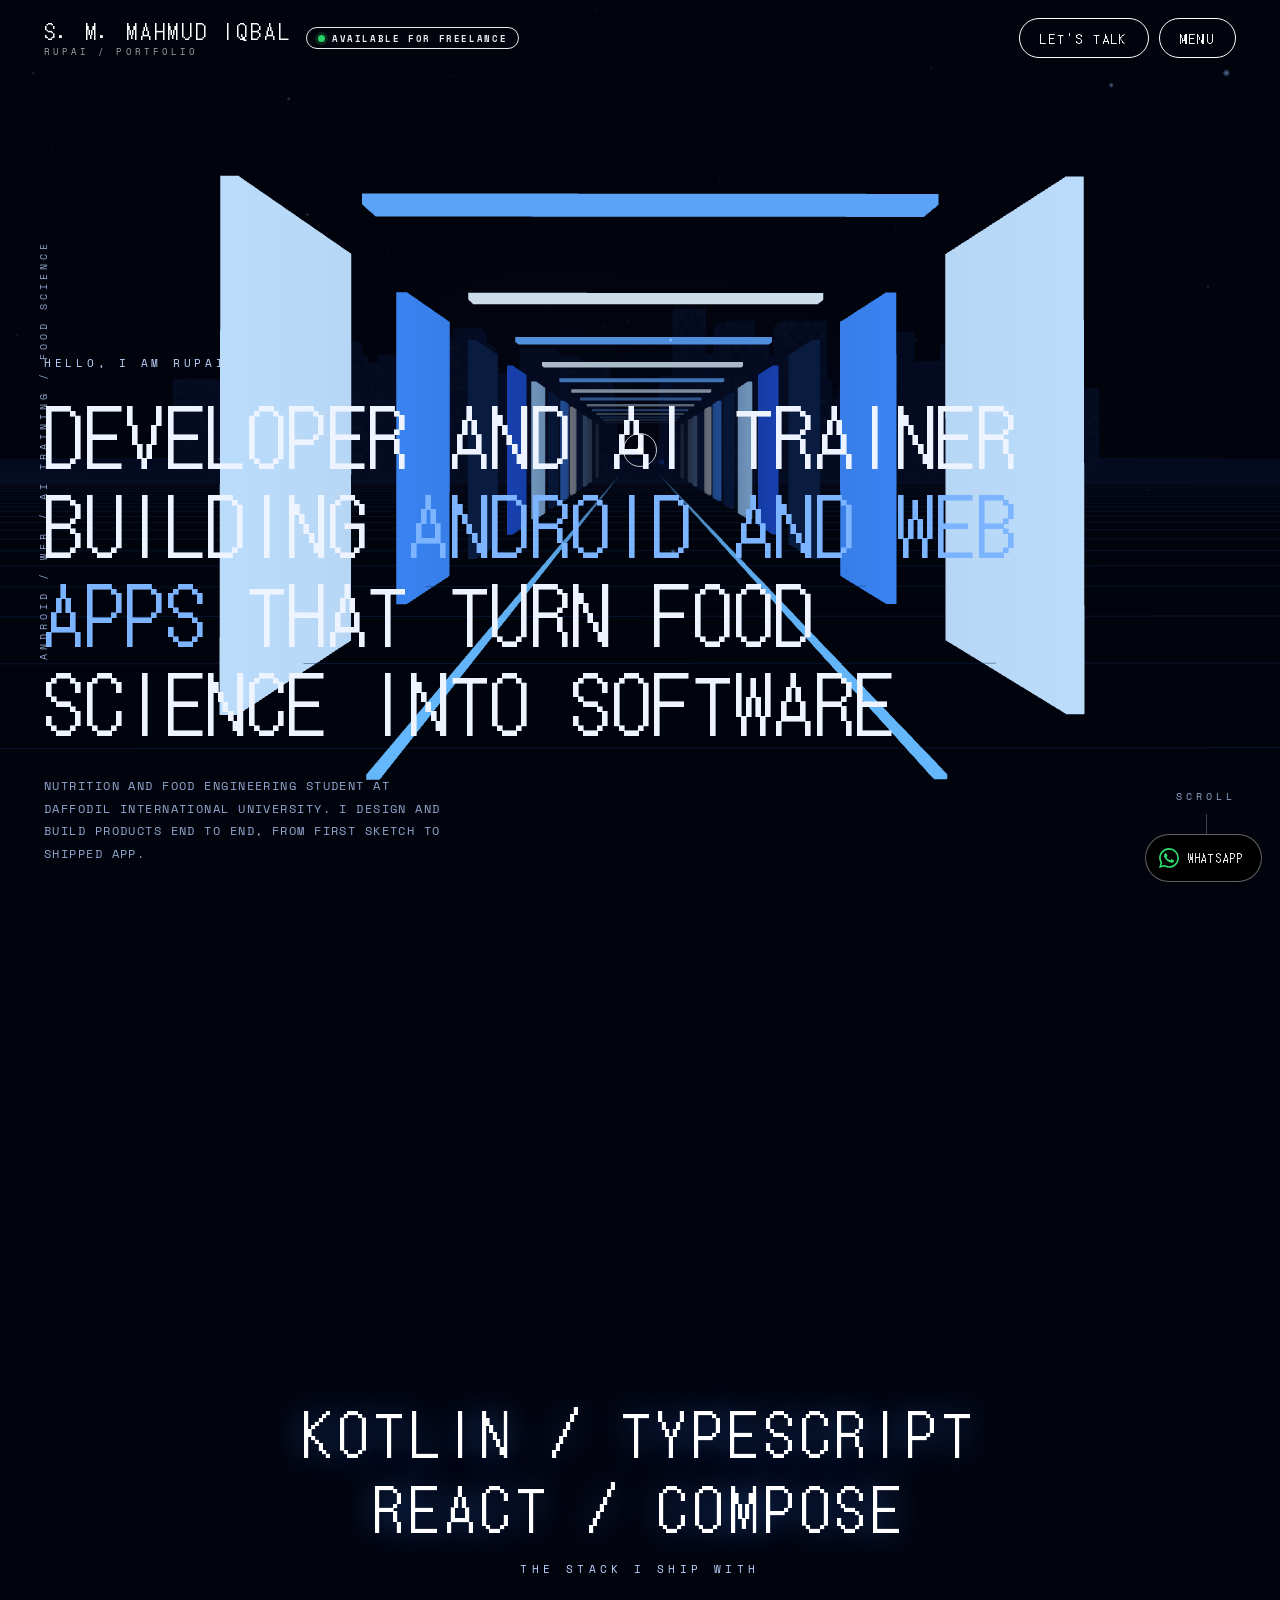
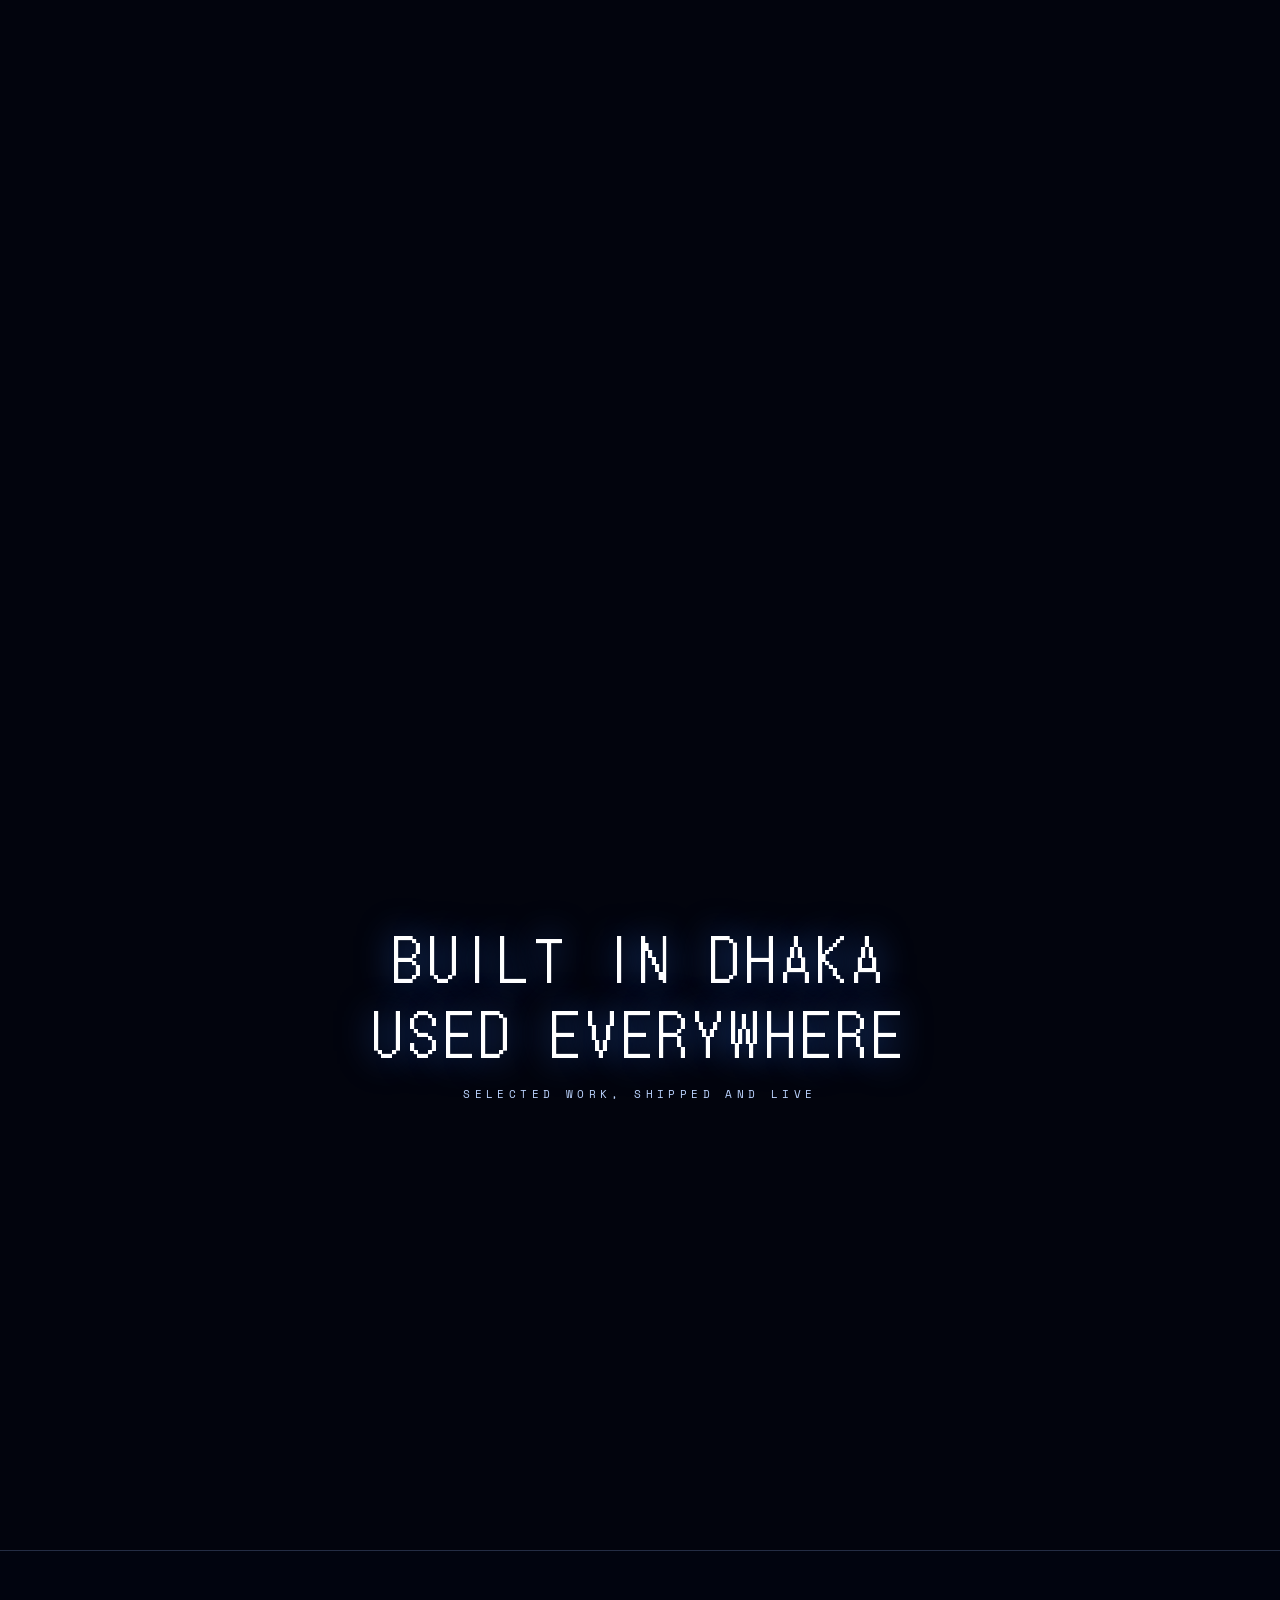
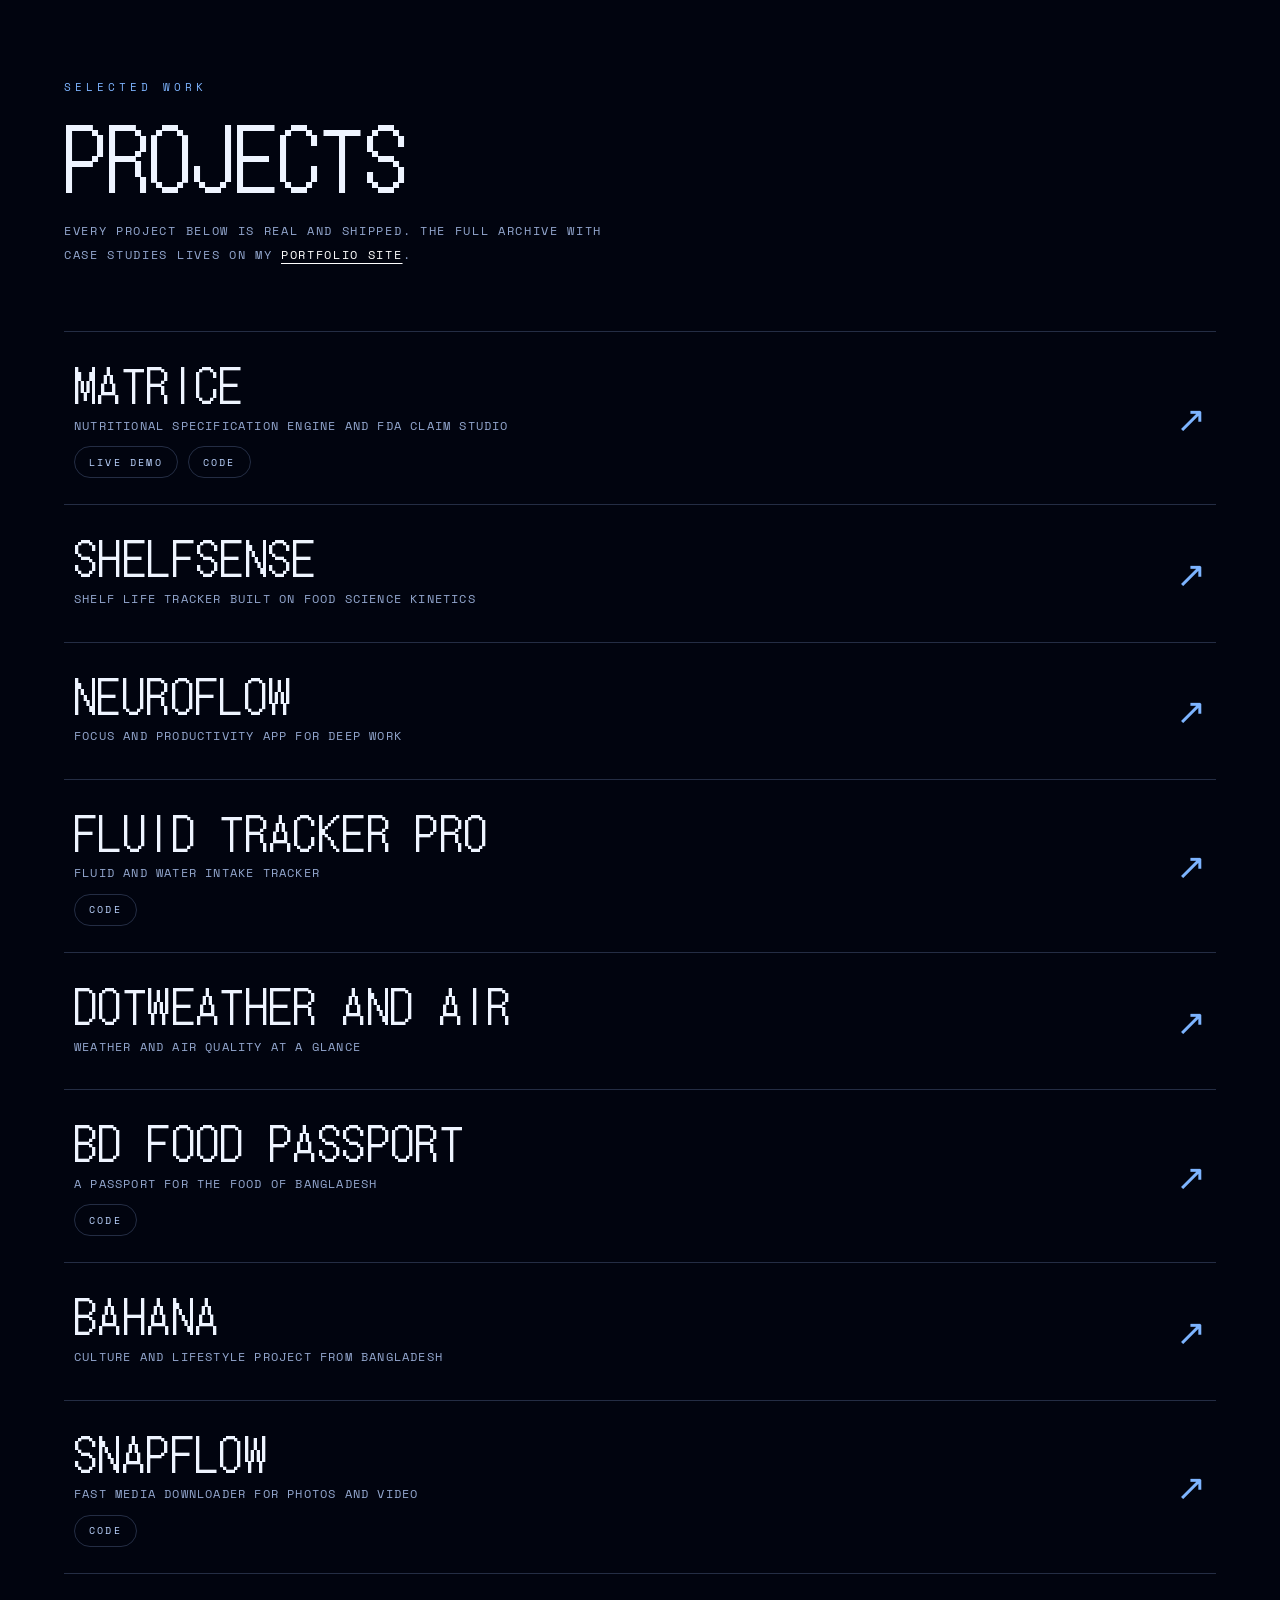
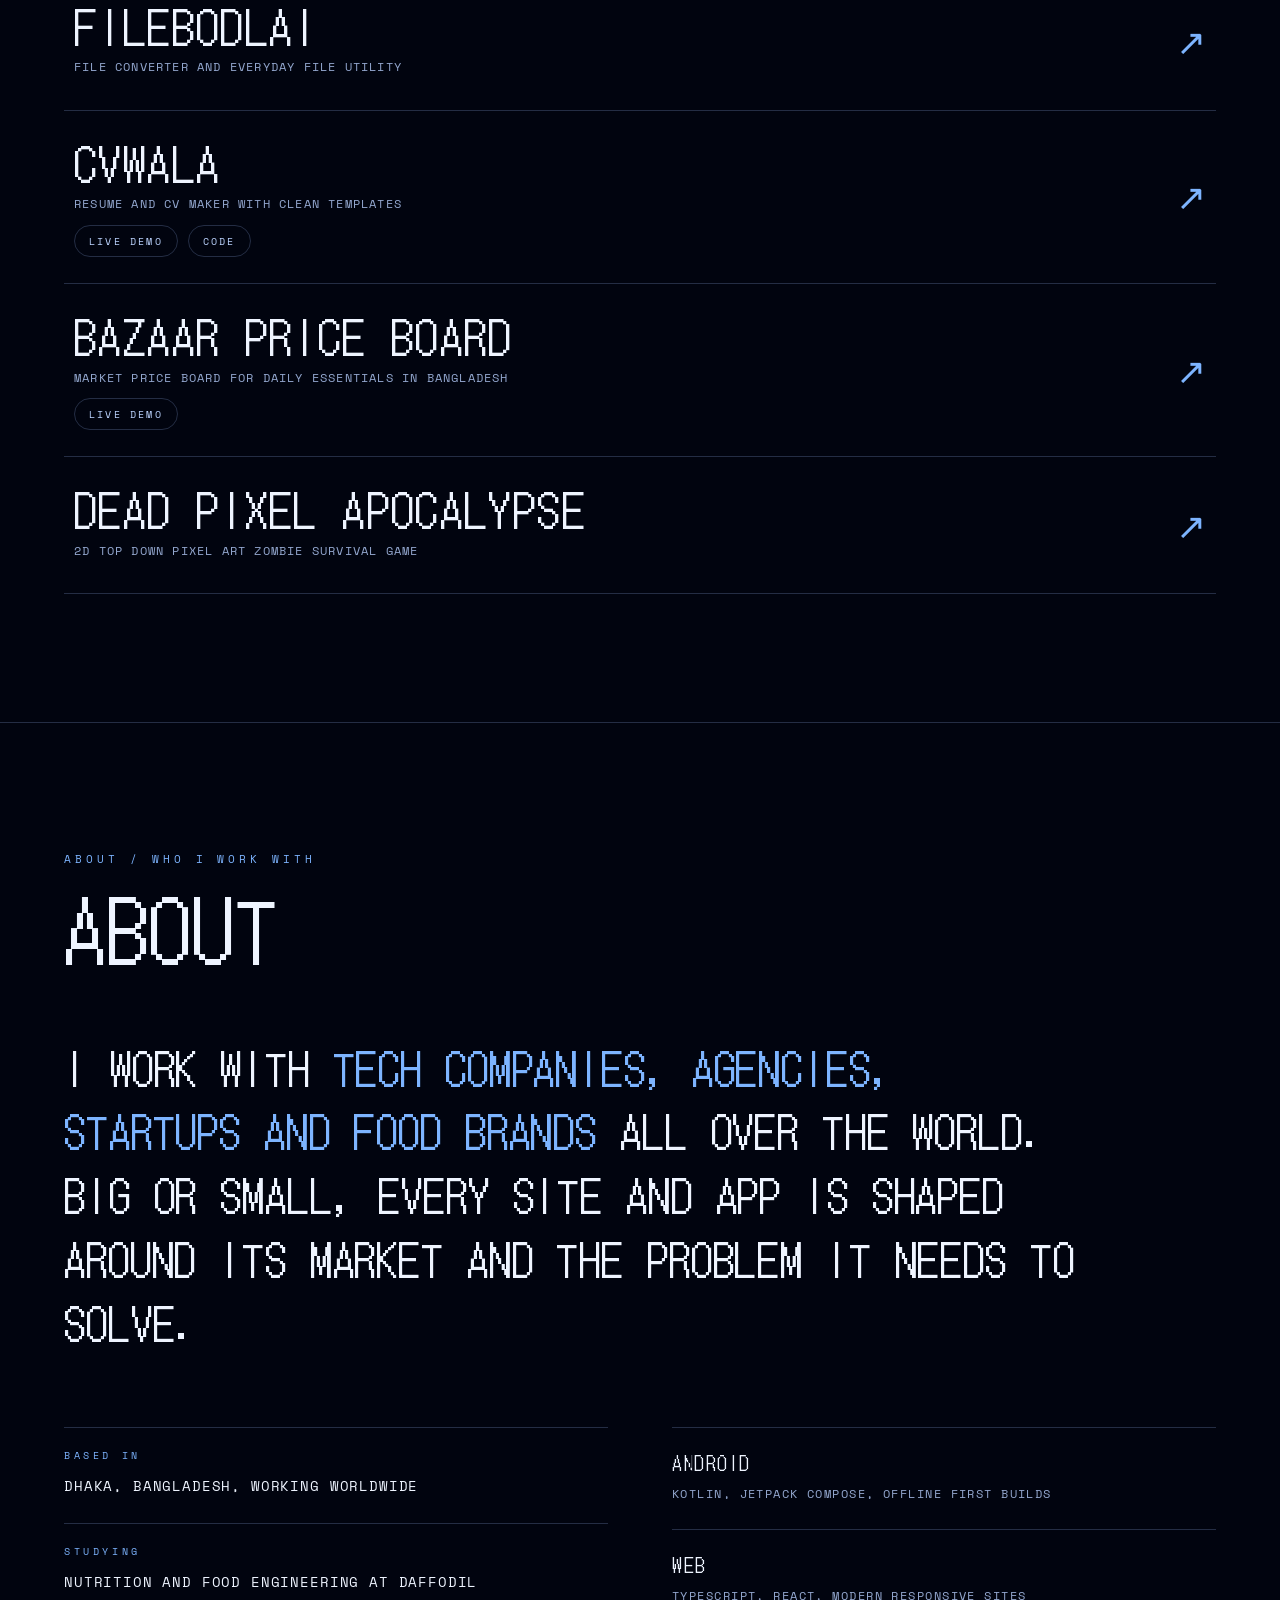
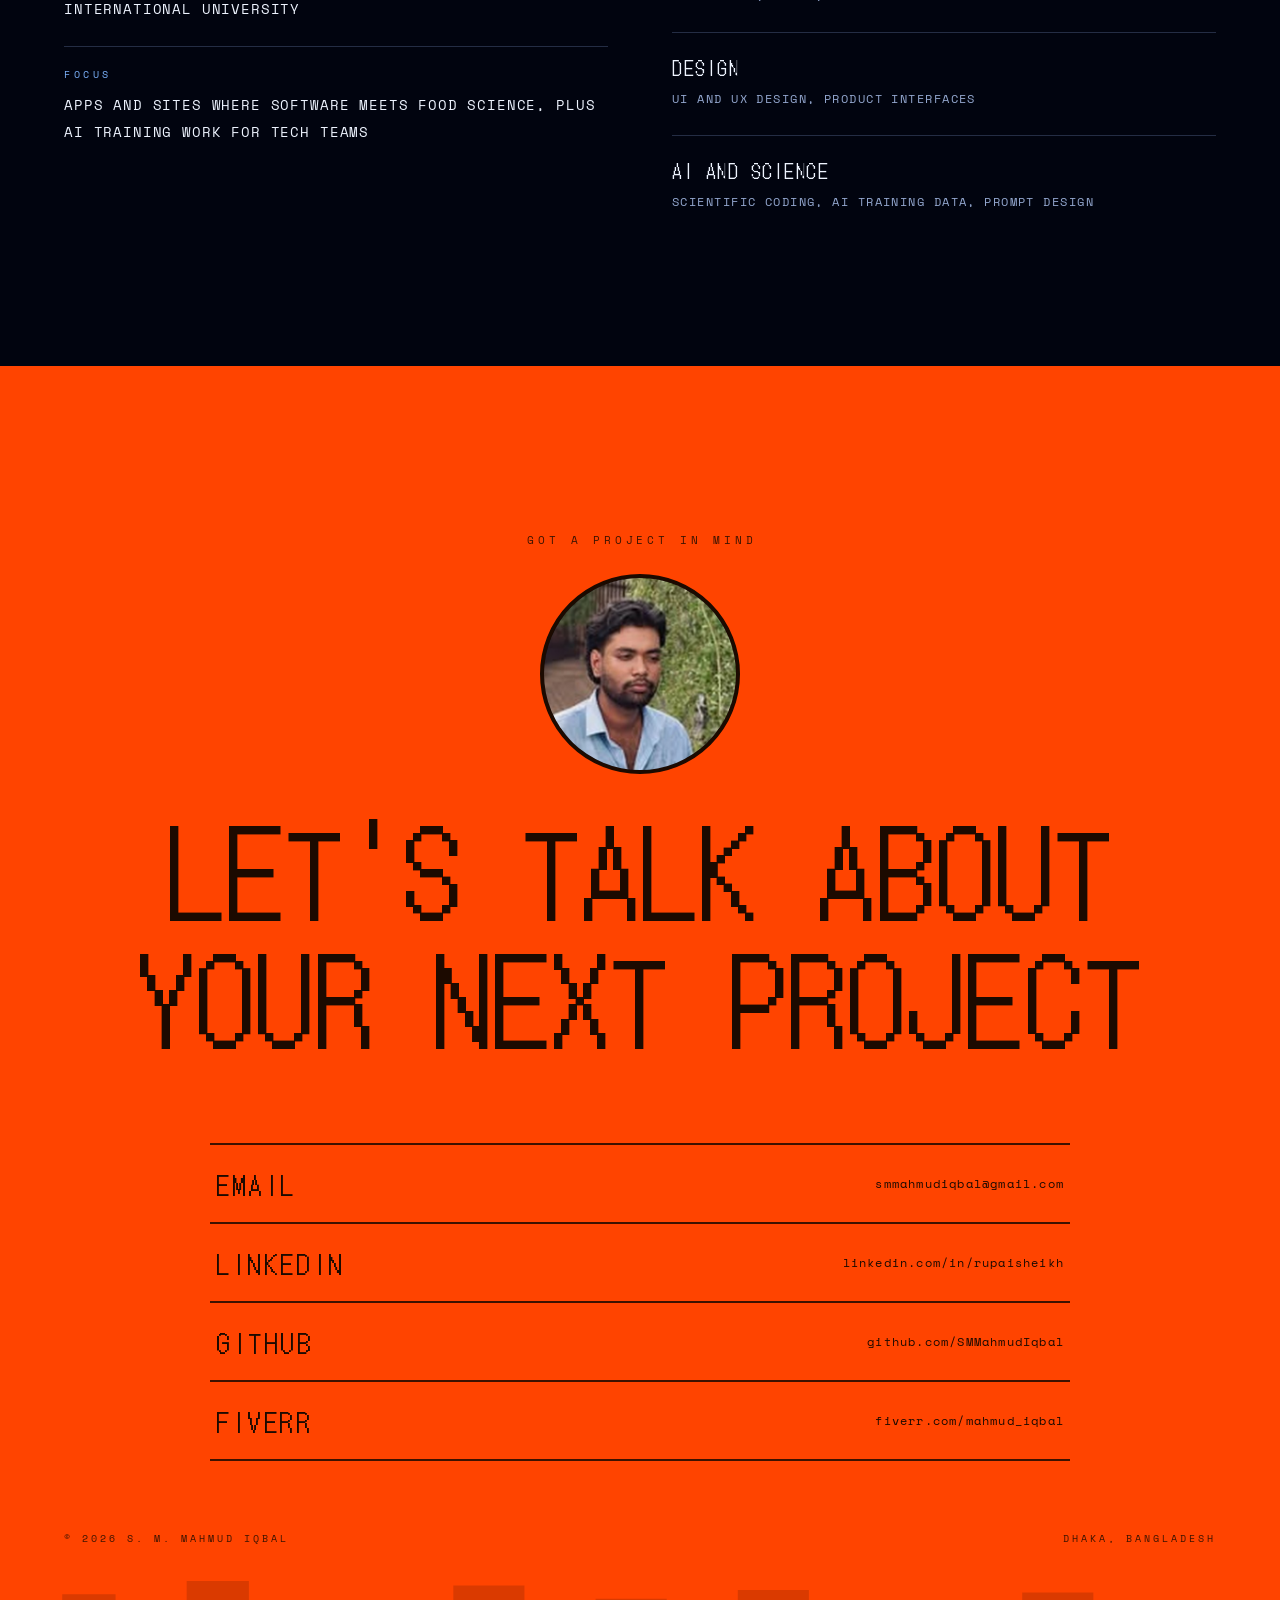
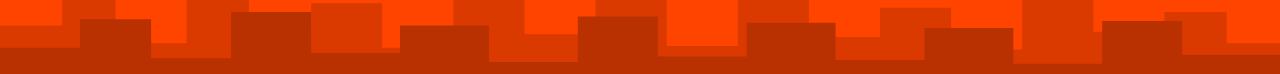
==== commit 634ce163: "Replace portfolio with new Fojcik-style design" ====
--- a/index.html
+++ b/index.html
@@ -1,1103 +1,1053 @@
 <!doctype html>
 <html lang="en">
-<head>
-  <meta charset="utf-8" />
-  <meta name="viewport" content="width=device-width, initial-scale=1, viewport-fit=cover" />
-  <meta name="color-scheme" content="light" />
-  <link rel="icon" type="image/png" href="[data-uri]" />
-  <link rel="apple-touch-icon" href="[data-uri]" />
-  <title>S. M. Mahmud Iqbal, Portfolio</title>
-  <meta name="description" content="Portfolio of S. M. Mahmud Iqbal: developer and UI/UX designer. Nutrition &amp; Food Engineering student at Daffodil International University building scientific software, offline-first Android, and web systems." />
-  <meta property="og:type" content="website" />
-  <meta property="og:title" content="S. M. Mahmud Iqbal, Portfolio" />
-  <meta property="og:description" content="Developer and UI/UX designer turning food science into software. Thirteen built systems: kinetics, Android, web, applied AI." />
-  <meta property="og:image" content="https://smmahmudiqbal.github.io/portfolio/assets/og-image.jpg" />
-  <meta name="twitter:card" content="summary_large_image" />
-  <meta name="twitter:title" content="S. M. Mahmud Iqbal, Portfolio" />
-  <meta name="twitter:description" content="Developer and UI/UX designer turning food science into software." />
-  <meta name="twitter:image" content="https://smmahmudiqbal.github.io/portfolio/assets/og-image.jpg" />
-  <link rel="preconnect" href="https://fonts.googleapis.com">
-  <link rel="preconnect" href="https://fonts.gstatic.com" crossorigin>
-  <link href="https://fonts.googleapis.com/css2?family=Archivo:ital,wght@0,400;0,500;0,600;0,700;0,800;0,900;1,400&family=Cormorant+Garamond:ital,wght@1,500;1,600&family=Space+Mono:wght@400;700&display=swap" rel="stylesheet">
-  <style>
-    :root{
-      color-scheme:light;
-      --paper:#f4f2ed;
-      --paper-2:#eceae4;
-      --ink:#0a0a0a;
-      --ink-soft:#2b2b2b;
-      --grey:#76736c;
-      --grey-2:#a9a59c;
-      --line:#d8d4cb;
-      --black:#060606;
-      --black-2:#101010;
-      --on-black:#f4f2ed;
-      --on-black-grey:#9d9a93;
-      --on-black-line:#2c2c2c;
-      --pad:clamp(22px,5.5vw,84px);
-      --max:1360px;
-    }
-    @media (prefers-color-scheme:dark){
-      :root{color-scheme:dark}
-    }
-    *{box-sizing:border-box}
-    html{scroll-behavior:smooth}
-    body{margin:0;background:var(--paper);color:var(--ink);font-family:"Archivo",Helvetica,Arial,sans-serif;-webkit-font-smoothing:antialiased;overflow-x:hidden}
-    ::selection{background:var(--ink);color:var(--paper)}
-    a{color:inherit}
-    button{font:inherit;color:inherit}
-    a:focus-visible,button:focus-visible{outline:2px solid currentColor;outline-offset:4px}
-    img{display:block;max-width:100%}
-    .wrap{width:min(var(--max),100%);margin:0 auto}
-    .script{font-family:"Cormorant Garamond",serif;font-style:italic;font-weight:500;text-transform:none;letter-spacing:0}
-    .fade{opacity:1;transform:none}
-
-    /* ---------- top bar ---------- */
-    .topbar{position:sticky;top:0;z-index:40;background:var(--paper);border-bottom:1px solid var(--line)}
-    .topbar-in{display:flex;align-items:center;justify-content:space-between;gap:20px;padding:16px var(--pad)}
-    .brand{font-weight:800;font-size:19px;letter-spacing:-.02em;text-decoration:none;line-height:1}
-    .brand span{color:var(--grey-2)}
-    .topnav{display:flex;gap:clamp(16px,3vw,38px)}
-    .topnav a{text-decoration:none;font-size:13.5px;font-weight:500;color:var(--ink-soft);padding:4px 0;border-bottom:2px solid transparent}
-    .topnav a:hover{border-bottom-color:var(--ink)}
-    .talk-btn{display:inline-flex;align-items:center;gap:8px;text-decoration:none;background:var(--ink);color:var(--paper);font-size:13.5px;font-weight:600;padding:10px 18px;border-radius:999px;white-space:nowrap}
-    .talk-btn:hover{background:#000}
-    .talk-btn svg{flex:none}
-
-    /* ---------- cover (black) ---------- */
-    .cover{background:var(--black);color:var(--on-black)}
-    .cover-in{padding:clamp(52px,8vw,104px) var(--pad) clamp(44px,6vw,72px);position:relative}
-    .cover-script{font-size:clamp(44px,6.5vw,84px);line-height:.9;color:var(--on-black);margin:0 0 2px}
-    .cover h1{margin:0;font-size:clamp(58px,11.5vw,168px);line-height:.92;font-weight:900;letter-spacing:-.015em;text-transform:uppercase}
-    .cover-sub{margin:clamp(26px,4vw,44px) 0 0;max-width:620px;font-size:clamp(16px,1.6vw,20px);line-height:1.55;color:#cfccc4}
-    .cover-sub strong{color:var(--on-black);font-weight:700}
-    .cover-meta{display:flex;flex-wrap:wrap;gap:14px 44px;margin-top:clamp(30px,4.5vw,52px);padding-top:26px;border-top:1px solid var(--on-black-line)}
-    .cover-meta div{min-width:120px}
-    .cover-meta b{display:block;font-size:clamp(26px,3vw,38px);font-weight:800;line-height:1;letter-spacing:-.01em}
-    .cover-meta span{display:block;margin-top:7px;font-size:12.5px;color:var(--on-black-grey)}
-    .cover-actions{display:flex;flex-wrap:wrap;gap:12px;margin-top:clamp(28px,4vw,44px)}
-    .btn-light{display:inline-flex;align-items:center;gap:9px;background:var(--on-black);color:var(--black);text-decoration:none;font-weight:700;font-size:14.5px;padding:14px 24px;border-radius:999px}
-    .btn-ghost{display:inline-flex;align-items:center;gap:9px;background:transparent;color:var(--on-black);border:1px solid #4a4a4a;text-decoration:none;font-weight:600;font-size:14.5px;padding:14px 24px;border-radius:999px}
-    .btn-ghost:hover{border-color:var(--on-black)}
-    .cover-img{border-top:1px solid var(--on-black-line)}
-    .cover-img img{width:100%;height:clamp(240px,42vw,540px);object-fit:cover;filter:grayscale(1)}
-
-    /* ---------- contents ---------- */
-    .contents{padding:clamp(48px,7vw,88px) var(--pad)}
-    .contents h2,.sec-head h2{margin:0;font-size:clamp(38px,6vw,76px);font-weight:900;text-transform:uppercase;letter-spacing:-.01em;line-height:.95}
-    .contents h2 .grey,.sec-head h2 .grey{color:var(--grey-2)}
-    .toc{margin:clamp(28px,4vw,44px) 0 0;padding:0;list-style:none}
-    .toc li{border-top:1px solid var(--line)}
-    .toc li:last-child{border-bottom:1px solid var(--line)}
-    .toc a{display:flex;align-items:baseline;gap:clamp(16px,3vw,34px);padding:17px 4px;text-decoration:none}
-    .toc .n{font-size:14px;font-weight:700;color:var(--grey);min-width:30px}
-    .toc .t{font-size:clamp(19px,2.6vw,29px);font-weight:700;letter-spacing:-.01em}
-    .toc .d{margin-left:auto;font-size:13.5px;color:var(--grey);text-align:right}
-    .toc a:hover .t{text-decoration:underline;text-underline-offset:5px}
-
-    /* ---------- sections shared ---------- */
-    section{scroll-margin-top:70px}
-    .sec{padding:clamp(56px,8vw,110px) var(--pad)}
-    .sec-head{display:flex;align-items:flex-end;justify-content:space-between;gap:26px;flex-wrap:wrap;margin-bottom:clamp(34px,5vw,60px)}
-    .sec-head p{margin:0;max-width:330px;font-size:14.5px;line-height:1.6;color:var(--grey)}
-    .sec-dark{background:var(--black);color:var(--on-black)}
-    .sec-dark .sec-head p{color:var(--on-black-grey)}
-    .sec-dark .sec-head h2 .grey{color:#55534f}
-
-    /* ---------- about ---------- */
-    .about-grid{display:grid;grid-template-columns:1.15fr .85fr;gap:clamp(34px,5vw,76px);align-items:start}
-    .about-copy p{margin:0 0 22px;font-size:clamp(16.5px,1.7vw,20.5px);line-height:1.65;color:var(--ink-soft)}
-    .about-copy p strong{color:var(--ink)}
-    .about-copy a{text-underline-offset:4px}
-    .about-copy p:last-child{margin-bottom:0}
-    .about-img{margin-top:clamp(30px,4vw,48px)}
-    .about-img img{width:100%;height:clamp(200px,26vw,320px);object-fit:cover;filter:grayscale(1)}
-    .about-img figcaption{margin-top:10px;font-size:12.5px;color:var(--grey)}
-    .facts{display:grid;grid-template-columns:1fr 1fr;gap:1px;background:var(--line);border:1px solid var(--line)}
-    .fact{background:var(--paper);padding:24px 22px 20px}
-    .fact b{display:block;font-size:clamp(28px,3.2vw,42px);font-weight:900;line-height:1;letter-spacing:-.02em}
-    .fact span{display:block;margin-top:9px;font-size:13px;font-weight:700}
-    .fact p{margin:6px 0 0;font-size:13px;line-height:1.55;color:var(--grey)}
-
-    /* ---------- gallery ---------- */
-    .gallery{display:grid;grid-template-columns:repeat(3,1fr);gap:clamp(14px,2.4vw,30px);padding:0 var(--pad) clamp(56px,8vw,110px)}
-    .gallery figure{margin:0}
-    .gallery img{width:100%;height:clamp(190px,24vw,330px);object-fit:cover;filter:grayscale(1)}
-    .gallery figcaption{margin-top:10px;font-size:12.5px;color:var(--grey)}
-    .gallery figcaption b{color:var(--ink);font-weight:700}
-
-    /* ---------- work ---------- */
-    .filters{display:flex;flex-wrap:wrap;gap:8px;margin-bottom:18px}
-    .filter{padding:8px 15px;border:1px solid var(--ink);border-radius:999px;background:transparent;font-size:13px;font-weight:600;cursor:pointer}
-    .filter:hover{background:var(--paper-2)}
-    .filter[aria-pressed="true"]{background:var(--ink);color:var(--paper)}
-    .work-toolbar{display:flex;align-items:center;justify-content:space-between;gap:14px 20px;flex-wrap:wrap;margin:0 0 16px}
-    .count-line{font-size:13.5px;color:var(--grey);margin:0}
-    .proj-nav{display:flex;align-items:center;gap:10px}
-    .proj-nav-btn{padding:8px 15px;border:1px solid var(--ink);border-radius:999px;background:transparent;font-size:13px;font-weight:600;cursor:pointer}
-    .proj-nav-btn:hover{background:var(--ink);color:var(--paper)}
-    .proj-nav-btn:disabled{opacity:.35;cursor:default}
-    .proj-nav-btn:disabled:hover{background:transparent;color:var(--ink)}
-    .proj-pos{font-size:13px;font-weight:700;color:var(--grey);min-width:54px;text-align:center}
-    #projects{position:relative;--index-w:min(370px,35%)}
-    .project{padding:0}
-    .project.hidden{display:none}
-    .project-top{display:flex;align-items:center;gap:12px;width:var(--index-w);padding:11px 12px;border-top:1px solid var(--line);cursor:pointer}
-    .project:last-of-type .project-top{border-bottom:1px solid var(--line)}
-    .project-top:hover{background:var(--paper-2)}
-    .project-top:focus-visible{outline:2px solid var(--ink);outline-offset:3px}
-    .project.is-selected .project-top{background:var(--ink);color:var(--paper)}
-    .project.is-selected .project-top:hover{background:var(--ink)}
-    .p-num{font-size:13px;font-weight:800;line-height:1;color:var(--grey);min-width:2em;flex:none}
-    .project.is-selected .p-num{color:var(--grey-2)}
-    .project-top>div{min-width:0;flex:1}
-    .project h3{margin:0;font-size:17px;font-weight:800;line-height:1.15;letter-spacing:-.01em;text-transform:uppercase}
-    .p-sub{margin:3px 0 0;font-size:12.5px;line-height:1.35;color:var(--grey);font-weight:500}
-    .project.is-selected .p-sub{color:#c9c6bf}
-    .p-status{margin:0;flex:none;text-align:right;font-size:11.5px;font-weight:700;color:var(--ink)}
-    .p-status span{display:none}
-    .project.is-selected .p-status{color:var(--paper)}
-    .p-body{display:none}
-    .project.is-selected .p-body{display:block;position:absolute;top:0;left:calc(var(--index-w) + 26px);right:0;background:#fbfaf7;border:1px solid var(--line);padding:clamp(22px,3vw,34px);z-index:2}
-    .p-desc{margin:0;font-size:15.5px;line-height:1.7;color:var(--ink-soft)}
-    .p-impact{margin:14px 0 0;font-size:15.5px;line-height:1.65}
-    .p-impact b{font-weight:800}
-    .p-tags{display:flex;flex-wrap:wrap;gap:7px;margin-top:18px}
-    .p-tags span{font-size:12px;font-weight:600;border:1px solid var(--line);border-radius:999px;padding:5px 12px;color:var(--ink-soft);background:#fff}
-    .p-links{display:flex;flex-wrap:wrap;gap:10px 26px;margin-top:20px}
-    .p-links a{font-size:14px;font-weight:700;text-decoration:none;border-bottom:2px solid var(--ink);padding-bottom:2px;display:inline-flex;align-items:center;gap:6px}
-    .p-links a.src{border-bottom-color:var(--grey-2);font-weight:600}
-    .p-links a:hover{border-bottom-color:var(--grey-2)}
-    .p-links a.src:hover{border-bottom-color:var(--ink)}
-    @media(max-width:960px){
-      #projects{--index-w:100%}
-      .project-top{width:100%}
-      .project.is-selected .p-body{position:static;border-left:0;border-right:0;padding:20px 14px 24px}
-    }
-
-    /* ---------- philosophy / axioms (black) ---------- */
-    .axiom-grid{display:grid;grid-template-columns:1.05fr .95fr;gap:clamp(34px,5vw,72px);align-items:start}
-    .codeblock{background:var(--black-2);border:1px solid var(--on-black-line);padding:clamp(22px,3vw,34px)}
-    .codeblock .cb-head{display:flex;justify-content:space-between;gap:14px;padding-bottom:14px;margin-bottom:18px;border-bottom:1px solid var(--on-black-line);font-size:12.5px;color:var(--on-black-grey)}
-    .codeblock pre{margin:0;font-family:"Space Mono",monospace;font-size:clamp(11.5px,1.25vw,14px);line-height:2;color:var(--on-black);white-space:pre-wrap;word-break:break-word}
-    .codeblock .k{color:#8f8c85}
-    .codeblock .v{color:#fff;font-weight:700}
-    .axiom{padding:24px 0;border-top:1px solid var(--on-black-line)}
-    .axiom:first-child{padding-top:2px;border-top:0}
-    .axiom .a-num{font-family:"Cormorant Garamond",serif;font-style:italic;font-size:26px;color:var(--on-black-grey)}
-    .axiom h3{margin:6px 0 8px;font-size:clamp(21px,2.4vw,28px);font-weight:800;letter-spacing:-.01em}
-    .axiom p{margin:0;font-size:15px;line-height:1.65;color:#c9c6bf;max-width:480px}
-    .phil-img{margin-top:clamp(34px,5vw,56px)}
-    .phil-img img{width:100%;height:clamp(220px,34vw,440px);object-fit:cover;filter:grayscale(1)}
-    .phil-img figcaption{margin-top:10px;font-size:12.5px;color:var(--on-black-grey)}
-
-    /* ---------- skills ---------- */
-    .skills-grid{display:grid;grid-template-columns:1fr 1fr;gap:0 clamp(30px,5vw,72px)}
-    .skill{padding:17px 0 15px;border-bottom:1px solid var(--line)}
-    .skill-top{display:flex;justify-content:space-between;align-items:baseline;gap:16px;margin-bottom:10px}
-    .skill-top span{font-size:15px;font-weight:600}
-    .skill-top b{font-size:15px;font-weight:800}
-    .meter{height:3px;background:var(--line)}
-    .meter i{display:block;height:100%;width:0;background:var(--ink);transition:width 1s cubic-bezier(.2,.7,.2,1)}
-
-    /* ---------- capabilities ---------- */
-    .caps{display:grid;grid-template-columns:repeat(3,1fr);gap:clamp(16px,2.4vw,28px)}
-    .cap{border:1px solid var(--line);background:#fbfaf7;padding:clamp(24px,3vw,36px)}
-    .cap.dark{background:var(--black);color:var(--on-black);border-color:var(--black)}
-    .cap .c-num{font-size:13px;font-weight:700;color:var(--grey)}
-    .cap.dark .c-num{color:var(--on-black-grey)}
-    .cap h3{margin:12px 0 18px;font-size:clamp(20px,2.2vw,26px);font-weight:800;line-height:1.15;letter-spacing:-.01em}
-    .cap ul{list-style:none;margin:0;padding:0}
-    .cap li{padding:9px 0;border-top:1px solid var(--line);font-size:13.5px;line-height:1.5;color:var(--ink-soft)}
-    .cap.dark li{border-top-color:var(--on-black-line);color:#cfccc4}
-    .cap .proof{margin:18px 0 0;font-size:13.5px;line-height:1.6;color:var(--grey)}
-    .cap .proof b{color:var(--ink)}
-
-    /* ---------- future goals ---------- */
-    .goals{display:grid;grid-template-columns:repeat(3,1fr);gap:clamp(16px,2.4vw,28px)}
-    .goal{border-top:3px solid var(--on-black);padding-top:22px}
-    .goal .g-num{width:52px;height:52px;border:1.5px solid var(--on-black);border-radius:50%;display:flex;align-items:center;justify-content:center;font-weight:800;font-size:16px;margin-bottom:20px}
-    .goal h3{margin:0 0 9px;font-size:19px;font-weight:800}
-    .goal p{margin:0;font-size:14.5px;line-height:1.65;color:#c9c6bf}
-
-    /* ---------- contact (black) ---------- */
-    .contact-grid{display:grid;grid-template-columns:1.1fr .9fr;gap:clamp(34px,5vw,76px);align-items:start}
-    .contact h2{margin:0;font-size:clamp(44px,7.5vw,104px);font-weight:900;text-transform:uppercase;line-height:.94;letter-spacing:-.015em}
-    .contact h2 .grey{color:#55534f}
-    .contact .lead{margin:24px 0 0;max-width:480px;font-size:16.5px;line-height:1.65;color:#c9c6bf}
-    .contact-rows{border-top:1px solid var(--on-black-line)}
-    .contact-rows a{display:flex;align-items:center;justify-content:space-between;gap:18px;padding:19px 2px;border-bottom:1px solid var(--on-black-line);text-decoration:none}
-    .contact-rows .cl span{display:block;font-size:12.5px;color:var(--on-black-grey);margin-bottom:4px}
-    .contact-rows .cl b{font-size:clamp(16px,2vw,20px);font-weight:700;word-break:break-all}
-    .contact-rows a:hover .cl b{text-decoration:underline;text-underline-offset:5px}
-    .contact-rows svg{flex:none}
-
-    footer{padding:26px var(--pad);display:flex;flex-wrap:wrap;gap:10px 30px;justify-content:space-between;font-size:13px;color:var(--grey)}
-    footer b{color:var(--ink);font-weight:700}
-    .insights-link{background:none;border:0;padding:0;font-size:13px;font-weight:700;color:var(--ink);cursor:pointer;text-decoration:underline;text-underline-offset:4px}
-
-    /* ---------- insights ---------- */
-    .insights{border-top:1px solid var(--line)}
-    .insights[hidden]{display:none}
-    .ins-head{display:flex;align-items:flex-end;justify-content:space-between;gap:24px;flex-wrap:wrap;margin-bottom:30px}
-    .ins-head h2{margin:0;font-size:clamp(38px,6vw,76px);font-weight:900;text-transform:uppercase;letter-spacing:-.01em;line-height:.95}
-    .ins-head h2 .grey{color:var(--grey-2)}
-    .ins-head p{margin:10px 0 0;max-width:460px;font-size:14.5px;line-height:1.6;color:var(--grey)}
-    .ins-actions{display:flex;gap:10px;flex-wrap:wrap}
-    .ins-btn{padding:10px 19px;border:1px solid var(--ink);border-radius:999px;background:var(--ink);color:var(--paper);font-size:13.5px;font-weight:600;cursor:pointer}
-    .ins-btn.ghost{background:transparent;color:var(--ink)}
-    .ins-btn:hover{opacity:.85}
-    .ins-status{font-size:13.5px;color:var(--grey);margin:0 0 22px}
-    .ins-status b{color:var(--ink)}
-    .ins-cards{display:grid;grid-template-columns:repeat(4,1fr);gap:1px;background:var(--line);border:1px solid var(--line);margin-bottom:clamp(30px,4vw,48px)}
-    .ins-card{background:var(--paper);padding:24px 22px 20px}
-    .ins-card b{display:block;font-size:clamp(32px,4vw,52px);font-weight:900;line-height:1;letter-spacing:-.02em}
-    .ins-card span{display:block;margin-top:9px;font-size:13px;font-weight:700}
-    .ins-card p{margin:6px 0 0;font-size:13px;line-height:1.55;color:var(--grey)}
-    .ins-grid{display:grid;grid-template-columns:1fr 1fr;gap:clamp(28px,4vw,56px)}
-    .ins-block h3{margin:0 0 6px;font-size:20px;font-weight:800;letter-spacing:-.01em}
-    .ins-block .ins-sub{margin:0 0 18px;font-size:13.5px;color:var(--grey);line-height:1.55}
-    .ins-list{list-style:none;margin:0;padding:0}
-    .ins-row{padding:11px 0;border-top:1px solid var(--line)}
-    .ins-row:last-child{border-bottom:1px solid var(--line)}
-    .ins-row-top{display:flex;justify-content:space-between;align-items:baseline;gap:16px}
-    .ins-row-top .name{font-size:14.5px;font-weight:700}
-    .ins-row-top .val{font-size:14.5px;font-weight:800;white-space:nowrap}
-    .ins-row-top .val small{font-weight:500;color:var(--grey);font-size:12.5px}
-    .ins-bar{height:3px;background:var(--line);margin-top:8px}
-    .ins-bar i{display:block;height:100%;background:var(--ink)}
-    .ins-empty{padding:16px 0;border-top:1px solid var(--line);font-size:14px;color:var(--grey);line-height:1.6}
-    .device-split{display:flex;height:14px;background:var(--paper-2);border:1px solid var(--line);overflow:hidden;margin-top:6px}
-    .device-split i{display:block;height:100%;background:var(--ink)}
-    .device-legend{display:flex;gap:28px;flex-wrap:wrap;margin-top:14px}
-    .device-legend div b{display:block;font-size:26px;font-weight:900;line-height:1}
-    .device-legend div span{display:block;margin-top:6px;font-size:12.5px;color:var(--grey);font-weight:600}
-
-    /* ---------- responsive ---------- */
-    @media(max-width:1020px){
-      .caps{grid-template-columns:1fr 1fr}
-      .about-grid,.axiom-grid,.contact-grid{grid-template-columns:1fr}
-      .ins-grid{grid-template-columns:1fr}
-      .ins-cards{grid-template-columns:1fr 1fr}
-    }
-    @media(max-width:680px){
-      .topnav{display:none}
-      .toc .d{display:none}
-      .gallery{grid-template-columns:1fr}
-      .gallery img{height:230px}
-      .facts{grid-template-columns:1fr 1fr}
-      .p-status{display:none}
-      .p-num{min-width:2em;font-size:13px}
-      .project-top{gap:10px}
-      .work-toolbar{margin-bottom:12px}
-      .skills-grid{grid-template-columns:1fr}
-      .caps{grid-template-columns:1fr}
-      .goals{grid-template-columns:1fr}
-      .ins-cards{grid-template-columns:1fr 1fr}
-      .cover-actions .btn-light,.cover-actions .btn-ghost{width:100%;justify-content:center}
-    }
-    @media(prefers-reduced-motion:reduce){
-      html{scroll-behavior:auto}
-      .fade{opacity:1;transform:none;transition:none}
-      .meter i{transition:none}
-      *,*:before,*:after{animation-duration:.001ms!important;transition-duration:.001ms!important}
-    }
-  </style>
-</head>
-<body>
-  <header class="topbar">
-    <div class="wrap topbar-in">
-      <a class="brand" href="#top">SMMI<span>.</span></a>
-      <nav class="topnav" aria-label="Sections">
-        <a href="#work">Work</a>
-        <a href="#about">About</a>
-        <a href="#skills">Skills</a>
-        <a href="#capabilities">Capabilities</a>
-        <a href="#contact">Contact</a>
-        <a href="#insights" data-insights-open>Insights</a>
-      </nav>
-      <a class="talk-btn" href="mailto:smmahmudiqbal@gmail.com">Let&rsquo;s talk <svg width="13" height="13" viewBox="0 0 24 24" fill="none" stroke="currentColor" stroke-width="2.4" aria-hidden="true"><path d="M7 17L17 7M9 7h8v8"/></svg></a>
+  <head>
+    <meta charset="utf-8" />
+    <meta name="viewport" content="width=device-width, initial-scale=1, viewport-fit=cover" />
+    <meta name="color-scheme" content="dark" />
+    <meta name="description" content="S. M. Mahmud Iqbal (Rupai). Developer and AI trainer building Android and web apps that turn food science into software." />
+    <meta property="og:type" content="website" />
+    <meta property="og:title" content="Rupai Portfolio: S. M. Mahmud Iqbal" />
+    <meta property="og:description" content="Developer and AI trainer building Android and web apps that turn food science into software. Based in Dhaka, working worldwide." />
+    <meta property="og:image" content="[data-uri]" />
+    <meta property="og:image:width" content="1200" />
+    <meta property="og:image:height" content="630" />
+    <meta property="og:image:alt" content="Portrait of S. M. Mahmud Iqbal (Rupai)" />
+    <meta name="twitter:card" content="summary_large_image" />
+    <meta name="twitter:title" content="Rupai Portfolio: S. M. Mahmud Iqbal" />
+    <meta name="twitter:description" content="Developer and AI trainer building Android and web apps that turn food science into software." />
+    <meta name="twitter:image" content="[data-uri]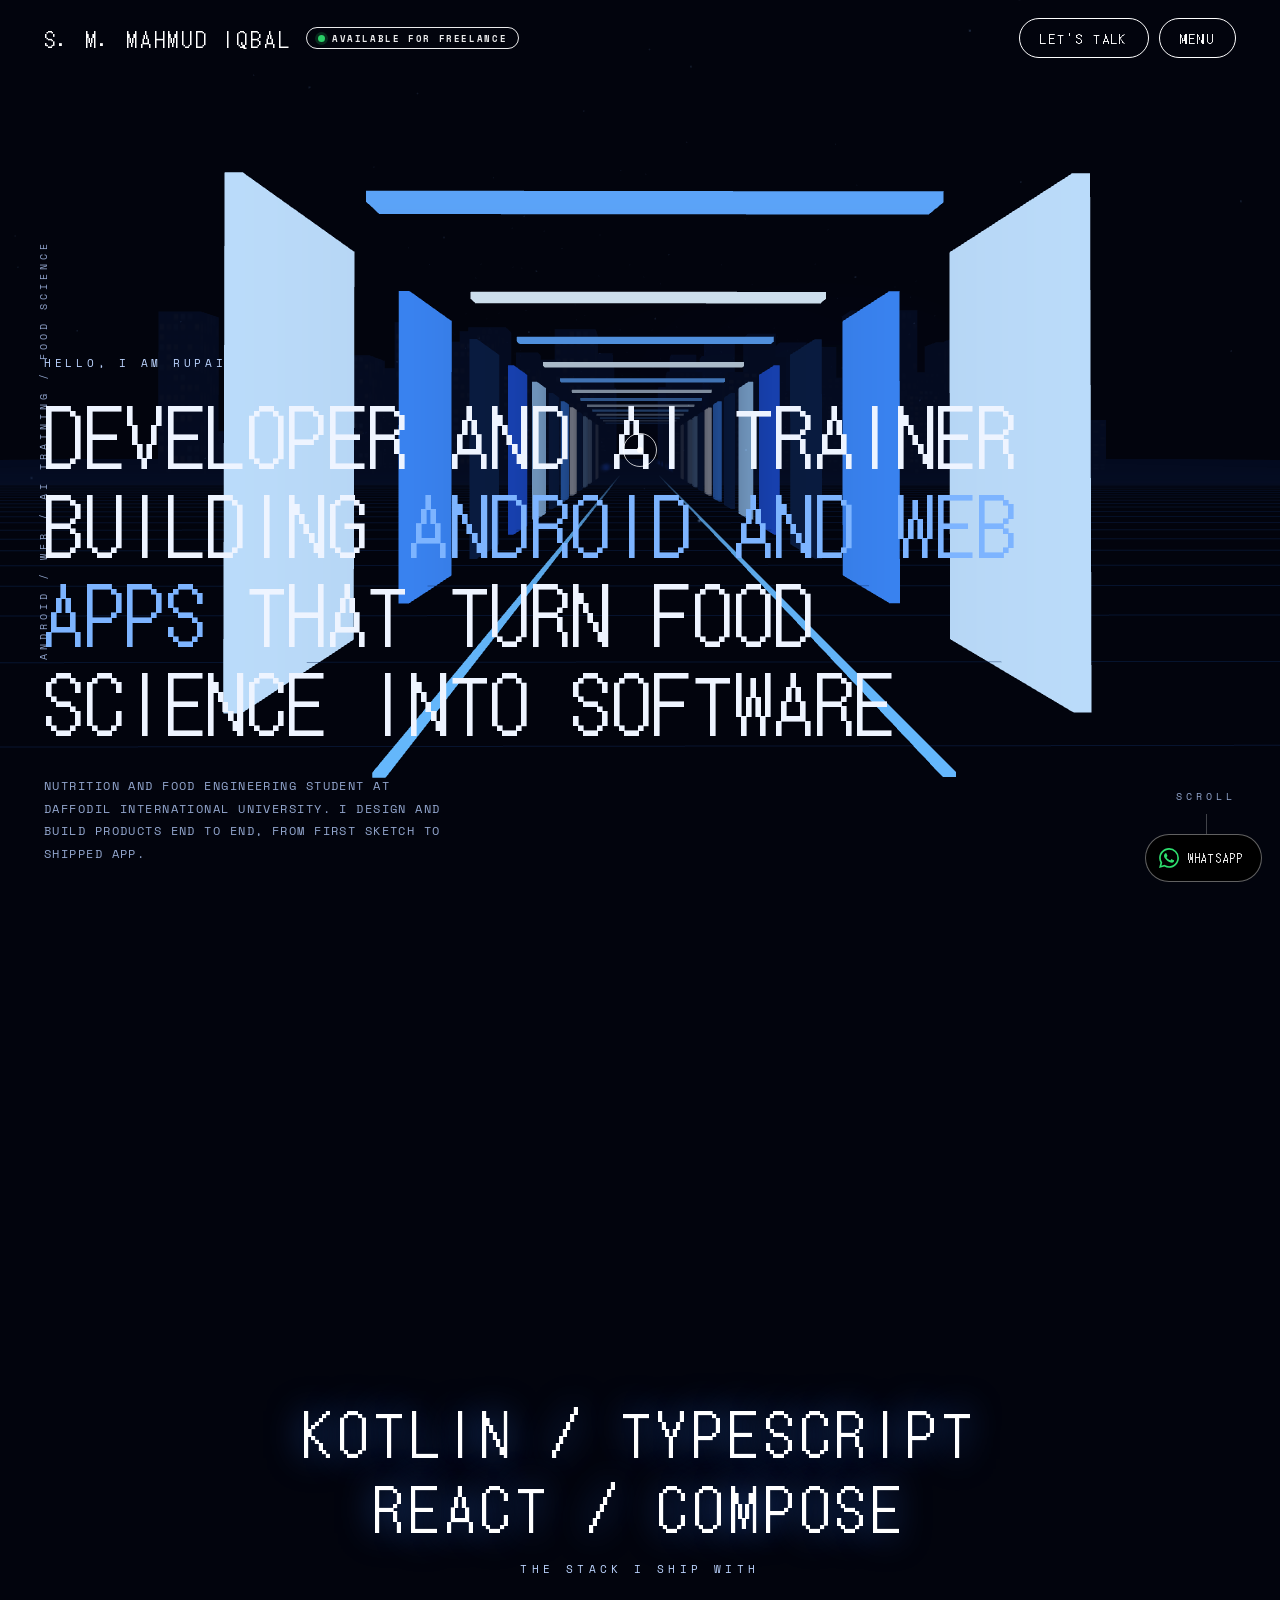
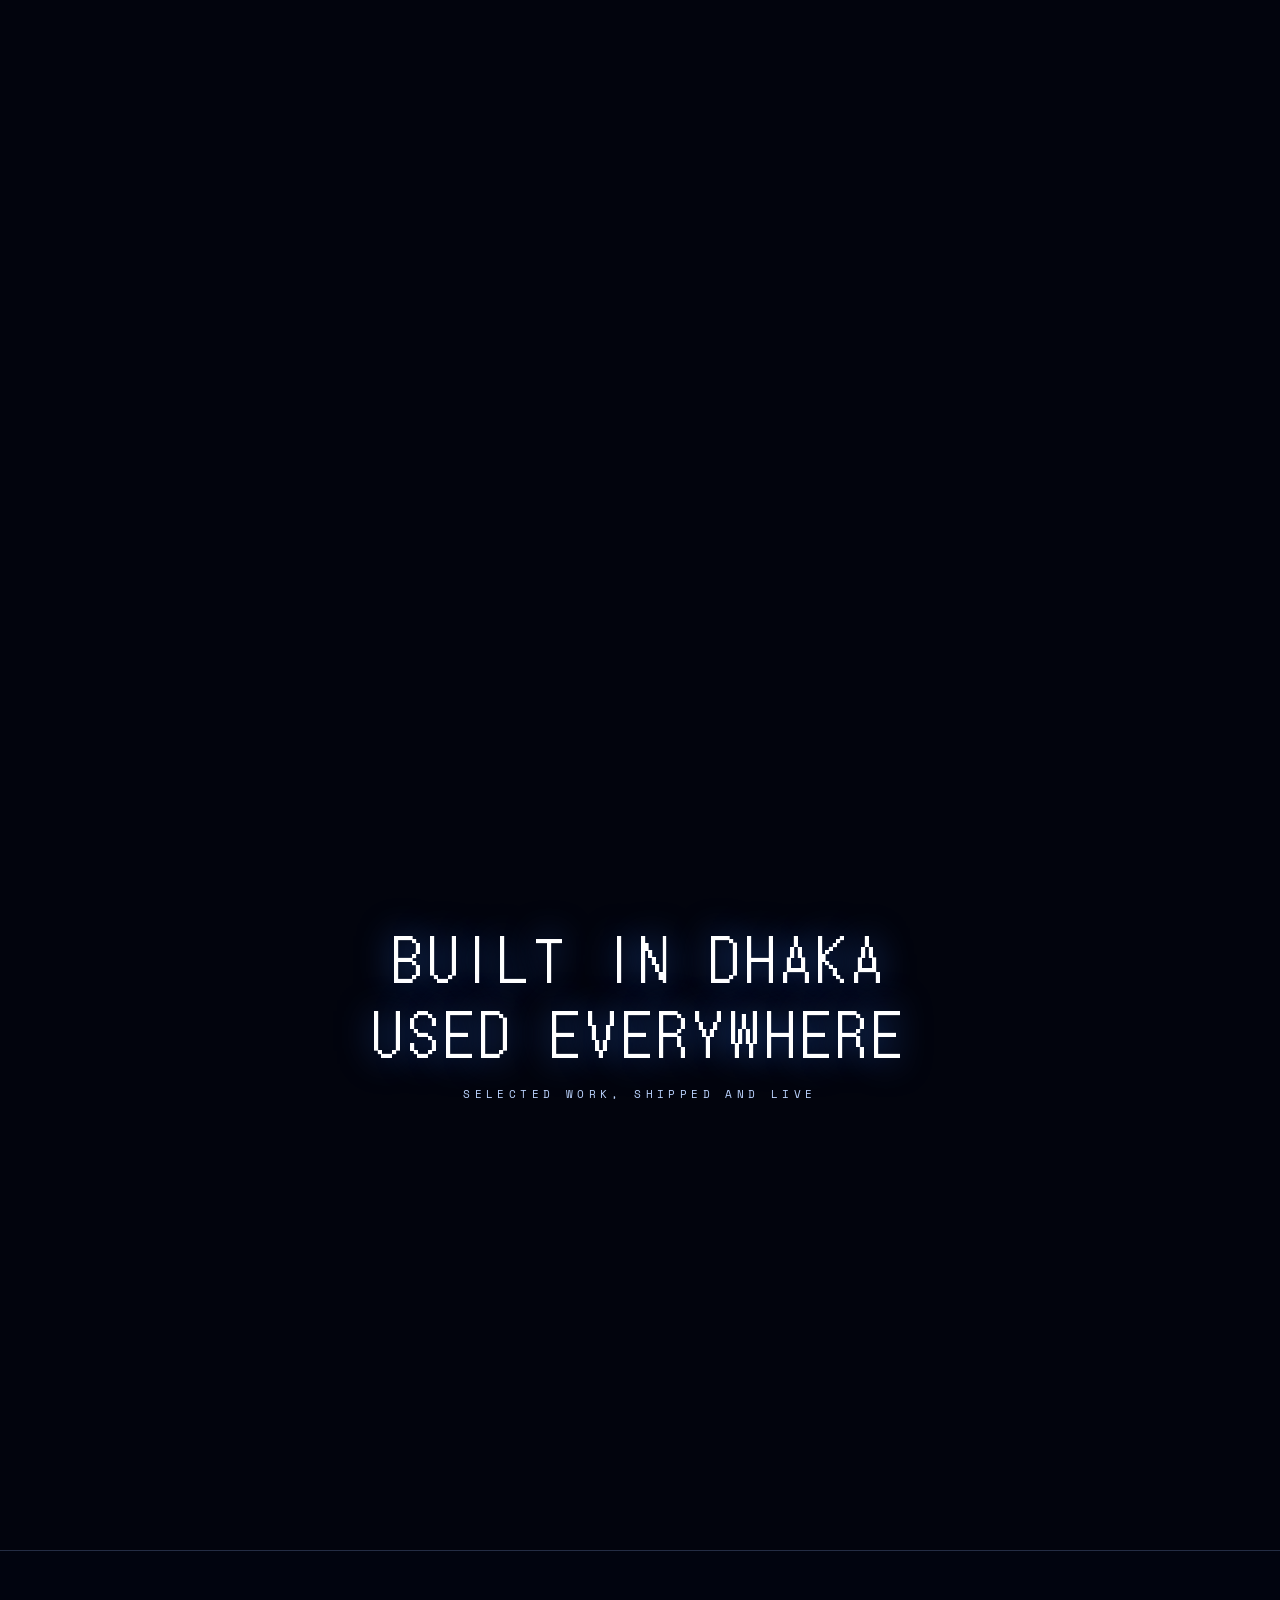
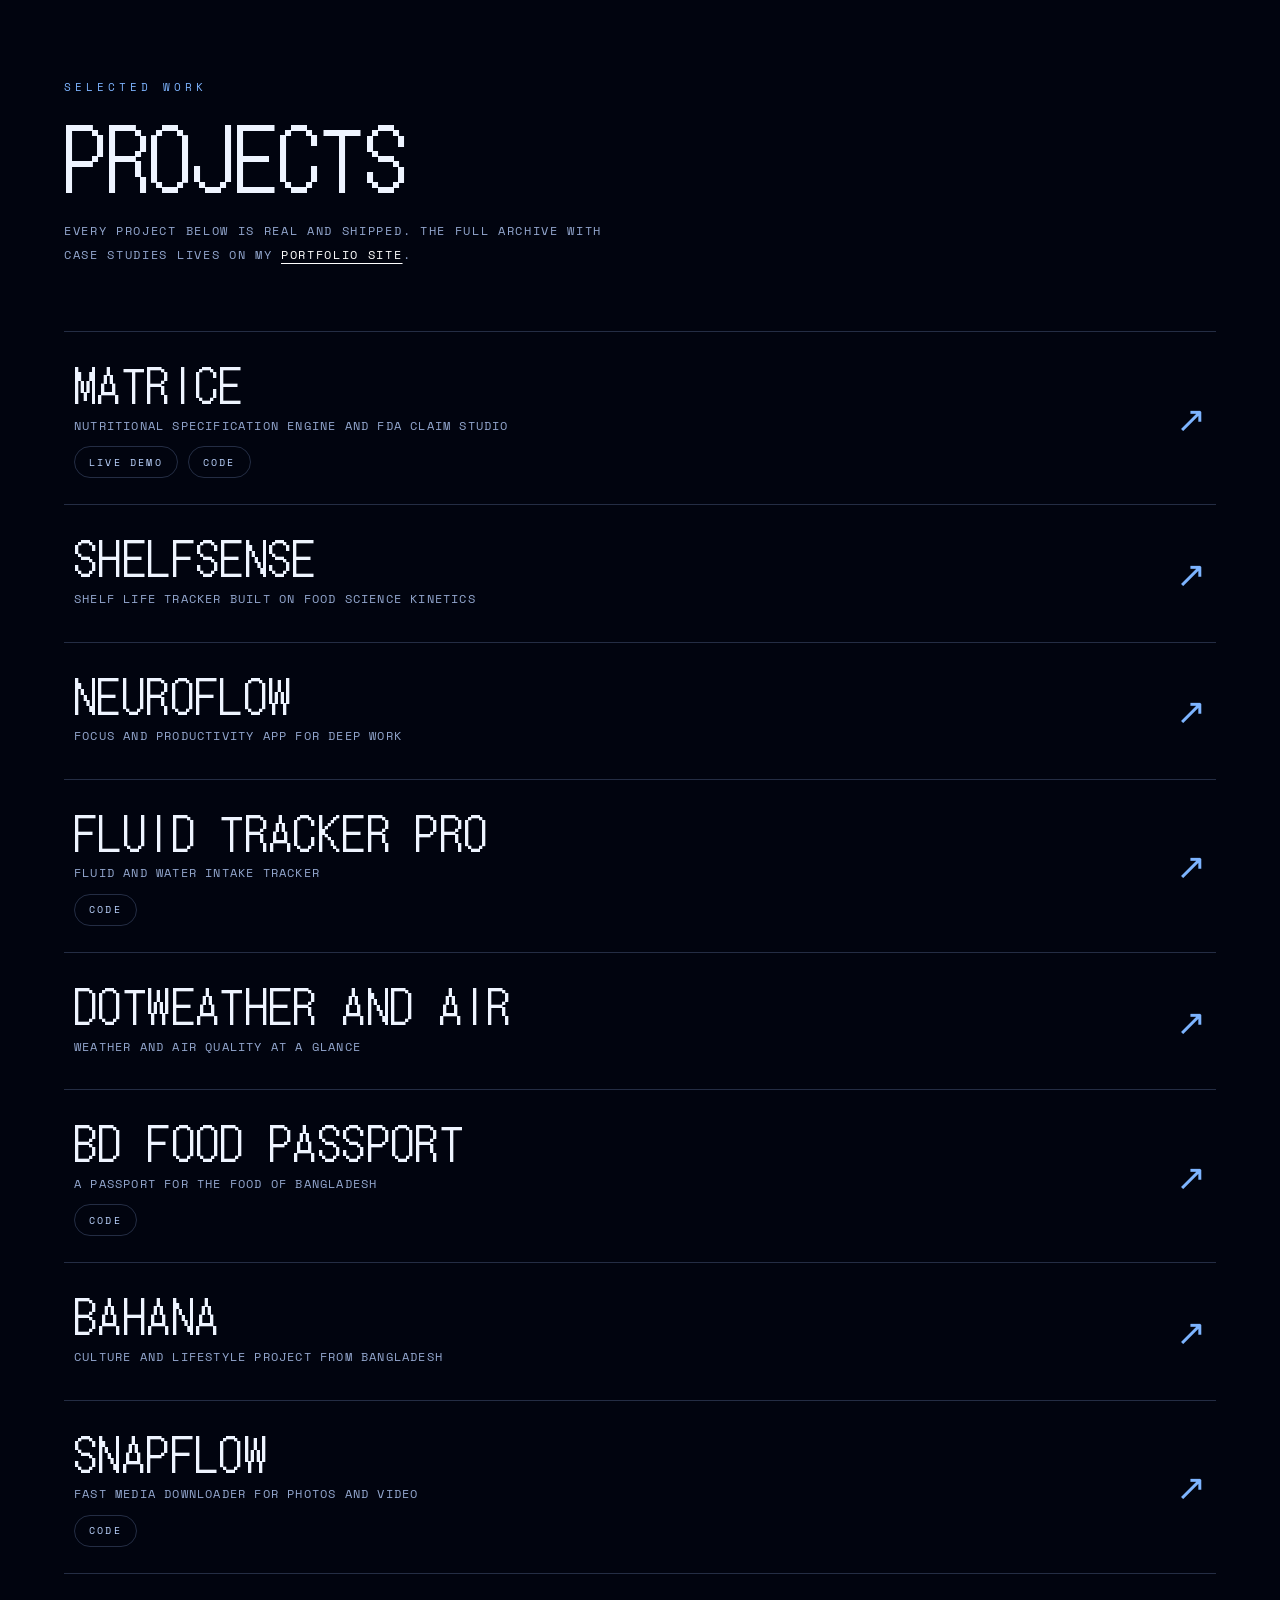
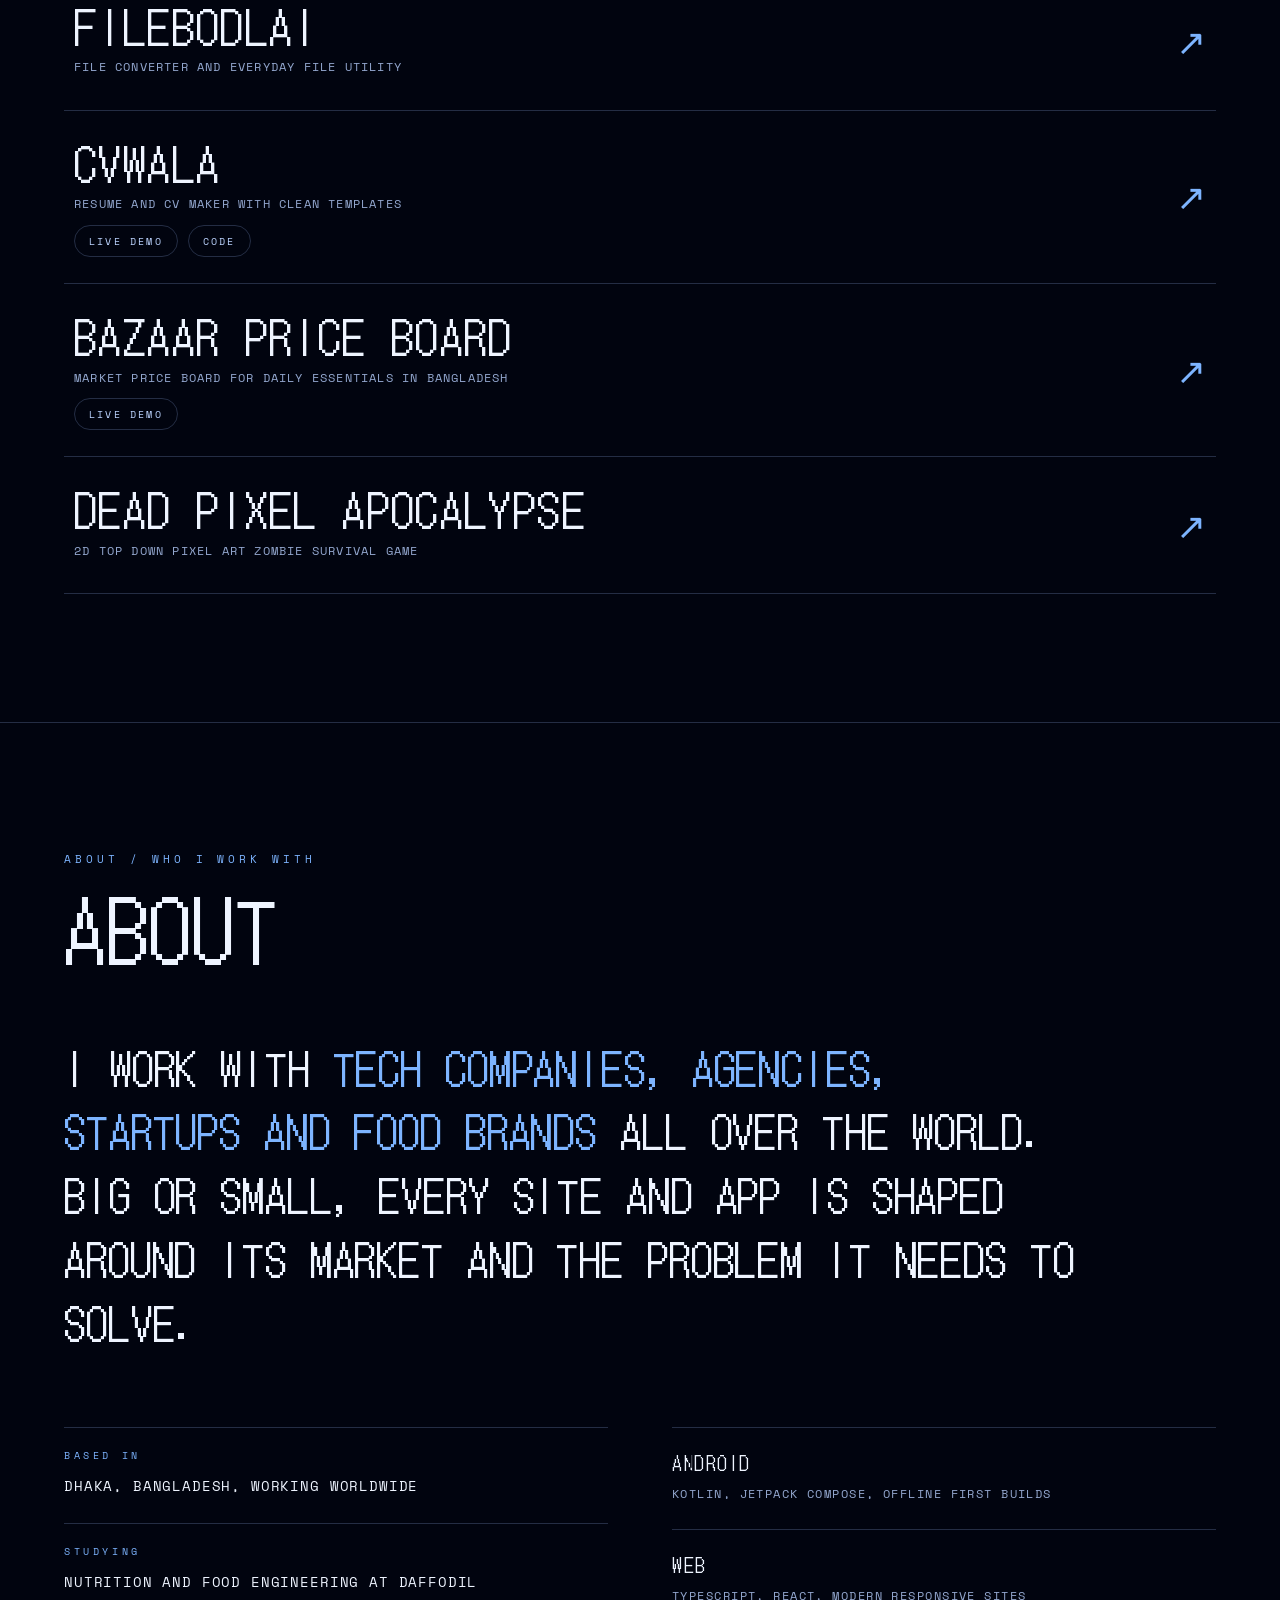
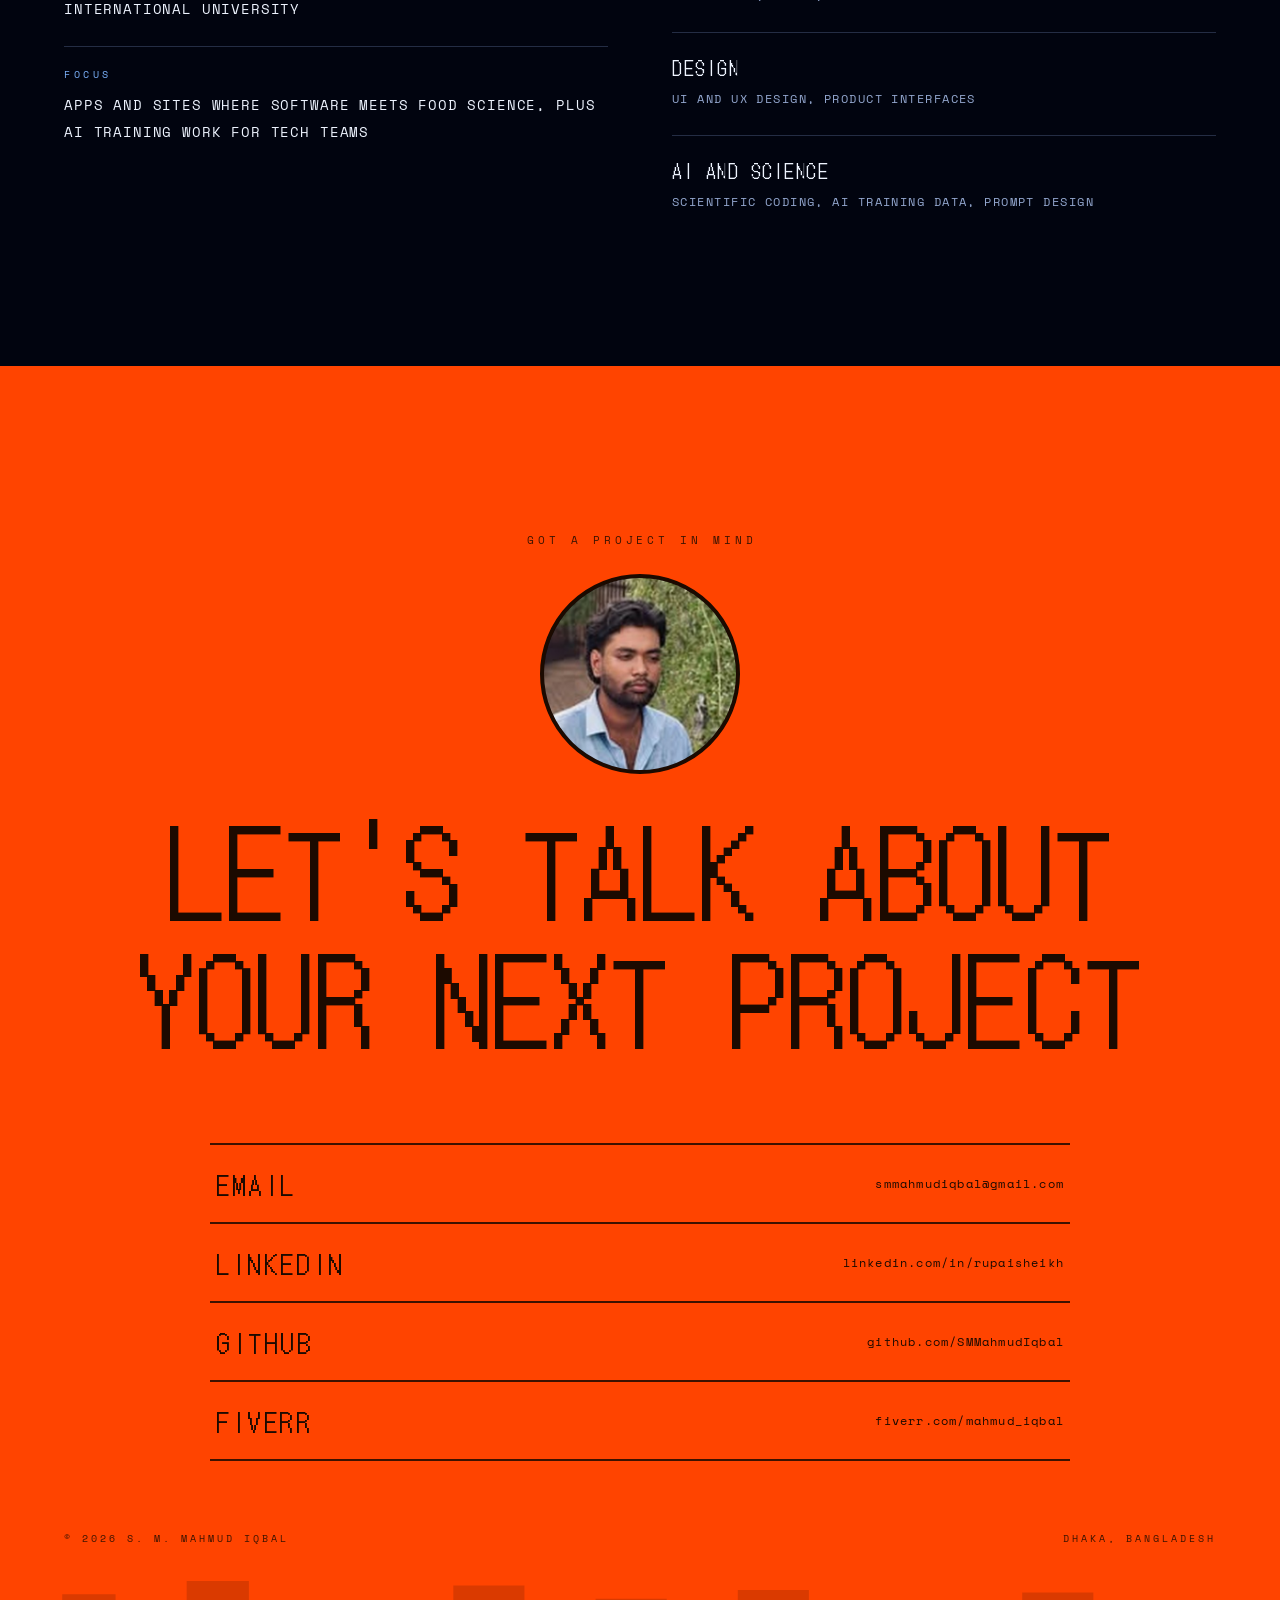
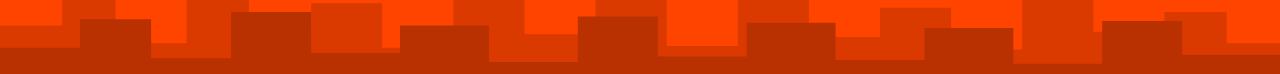
==== commit 18254845: "Remove RUPAI / PORTFOLIO subtitle from header" ====
--- a/index.html
+++ b/index.html
@@ -480,7 +480,7 @@
     <!-- Header -->
     <header id="siteHeader">
       <div class="head-left">
-        <a class="brand" href="#top">S. M. MAHMUD IQBAL<small>RUPAI / PORTFOLIO</small></a>
+        <a class="brand" href="#top">S. M. MAHMUD IQBAL</a>
         <span class="avail-badge"><span class="avail-dot" aria-hidden="true"></span>AVAILABLE FOR FREELANCE</span>
       </div>
       <div class="head-actions">
